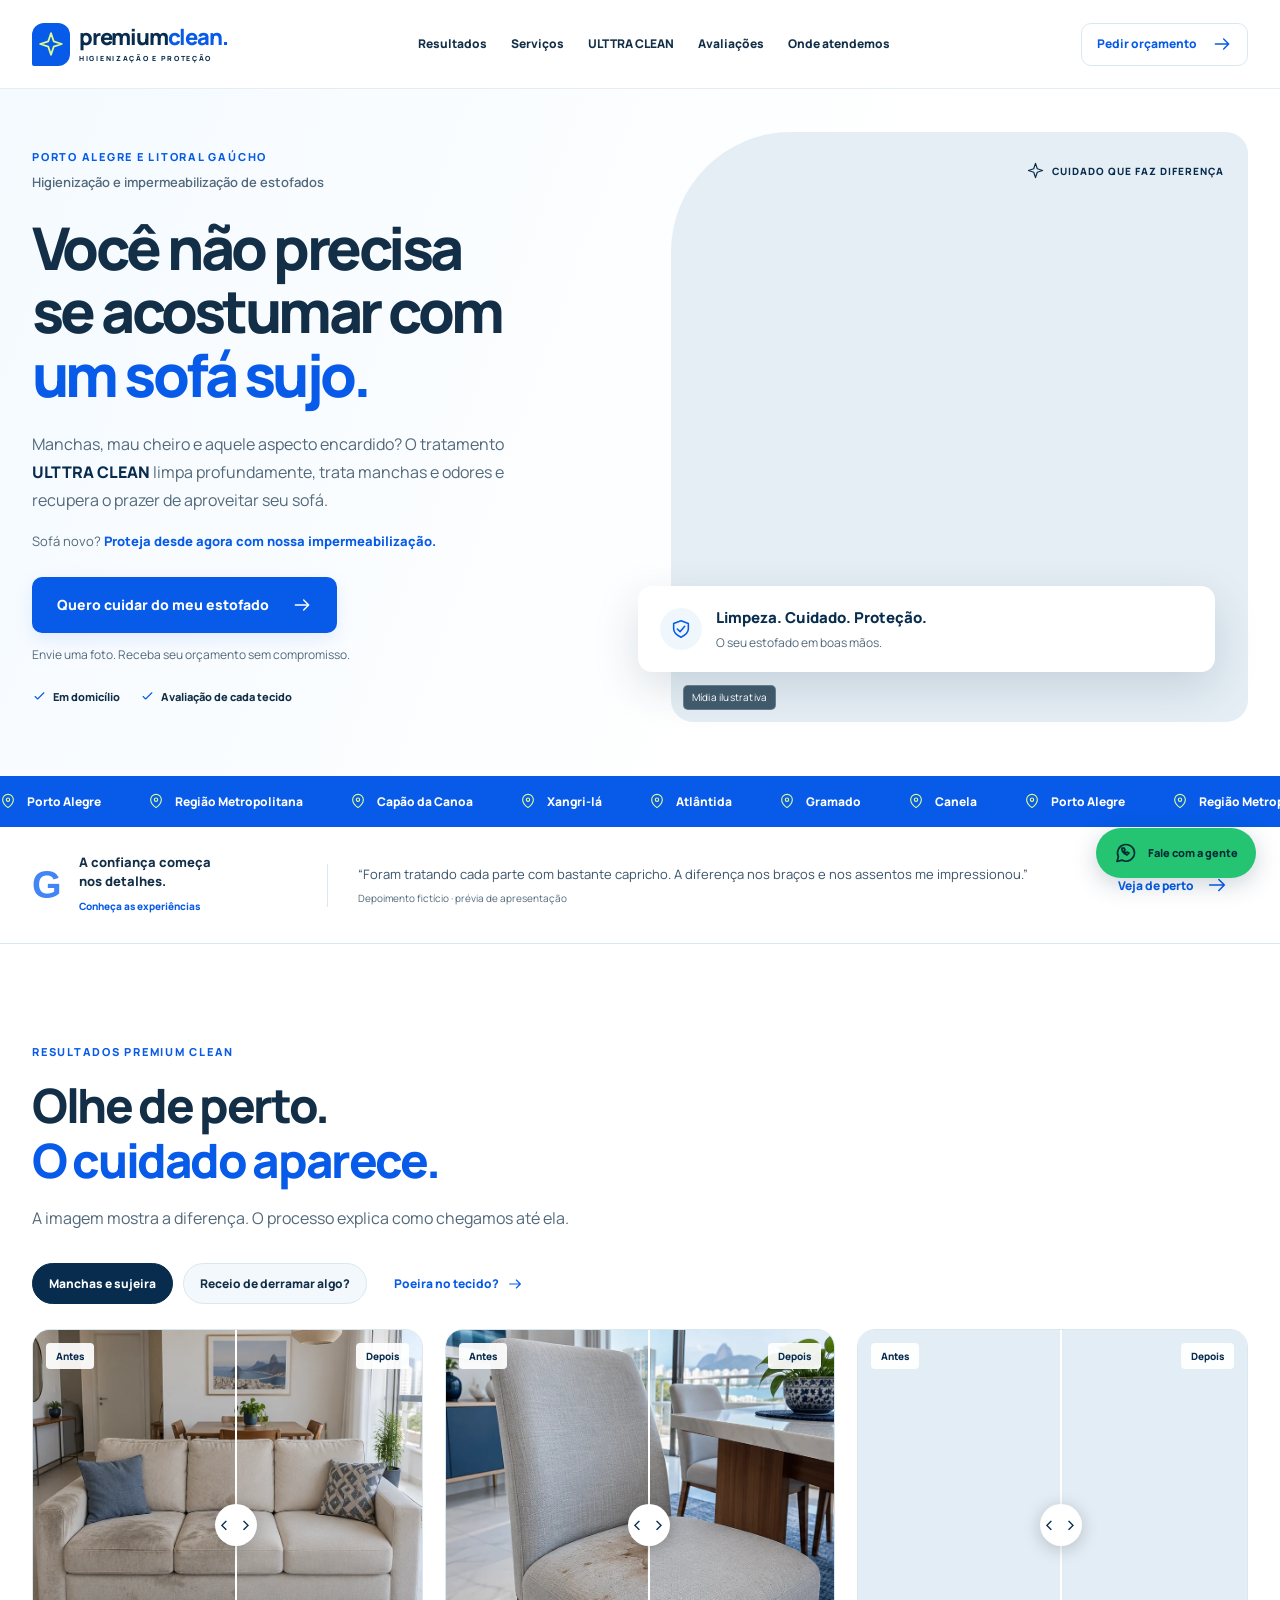
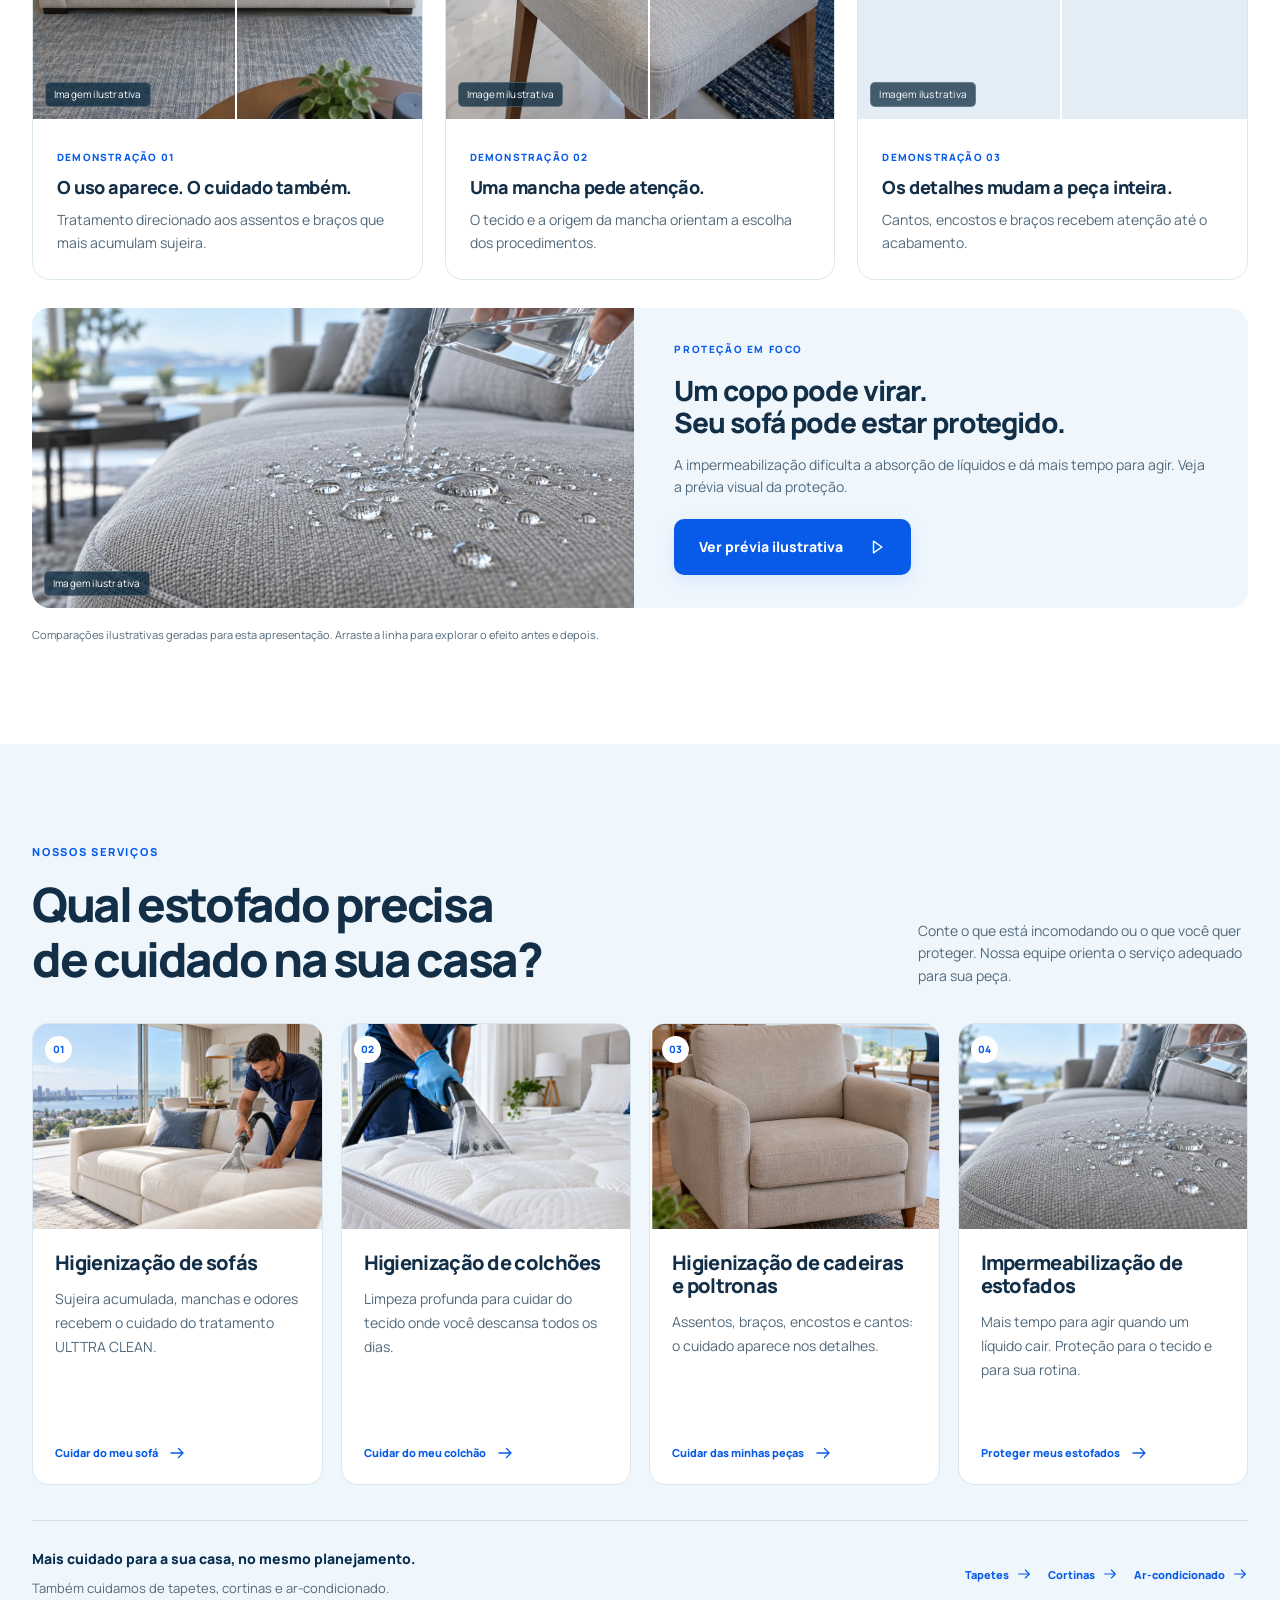
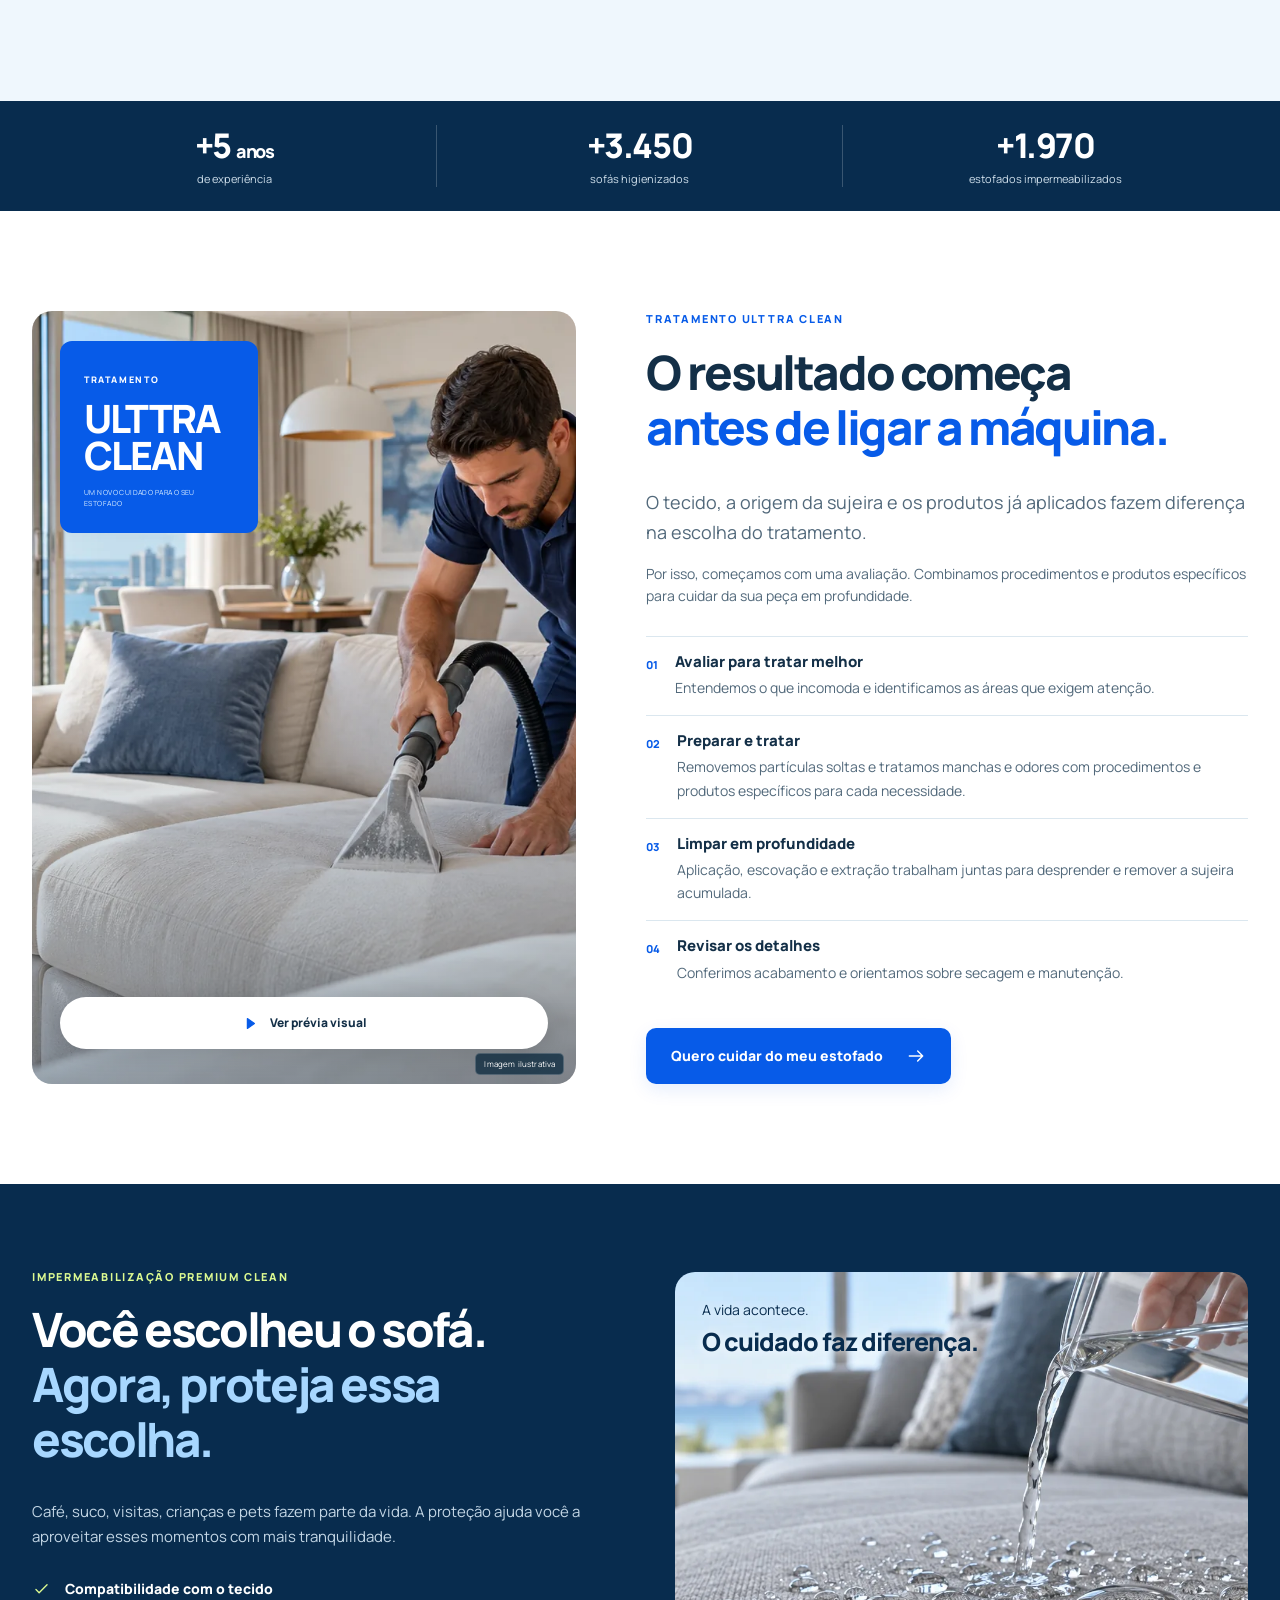
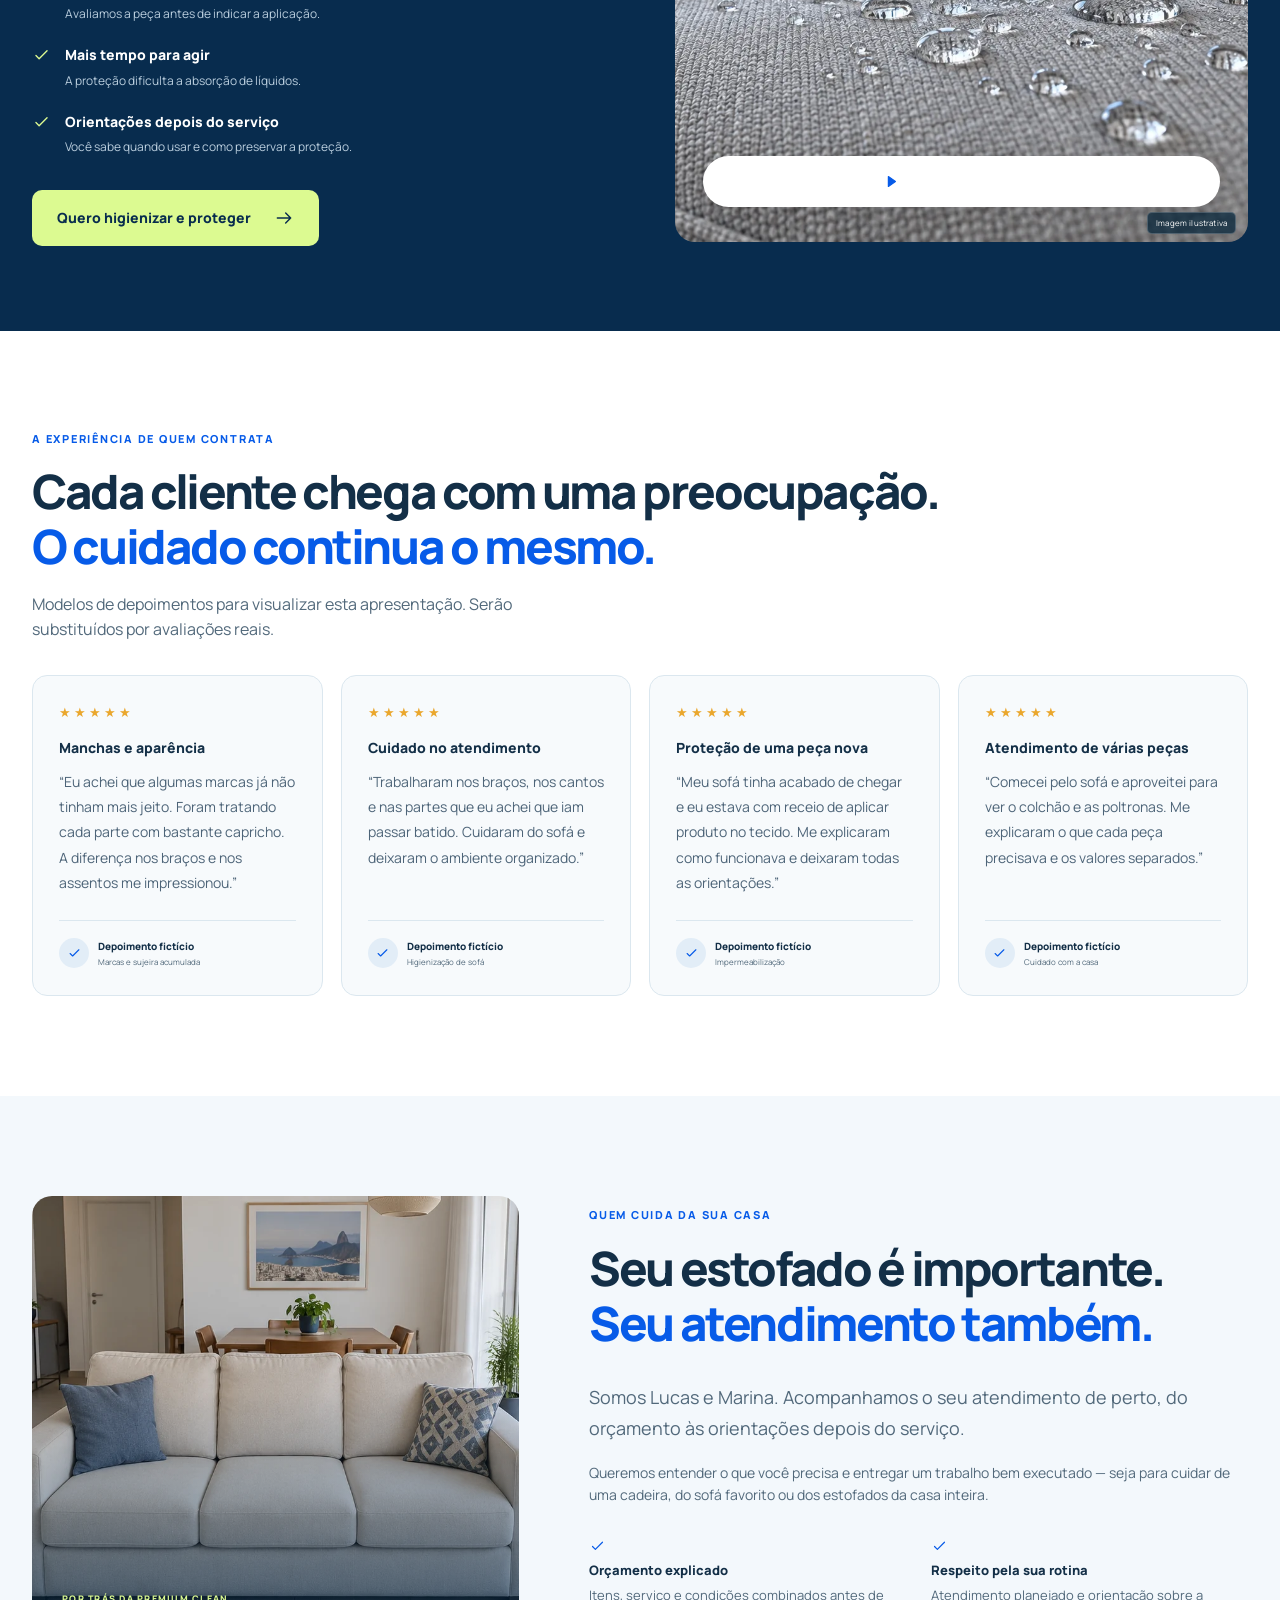
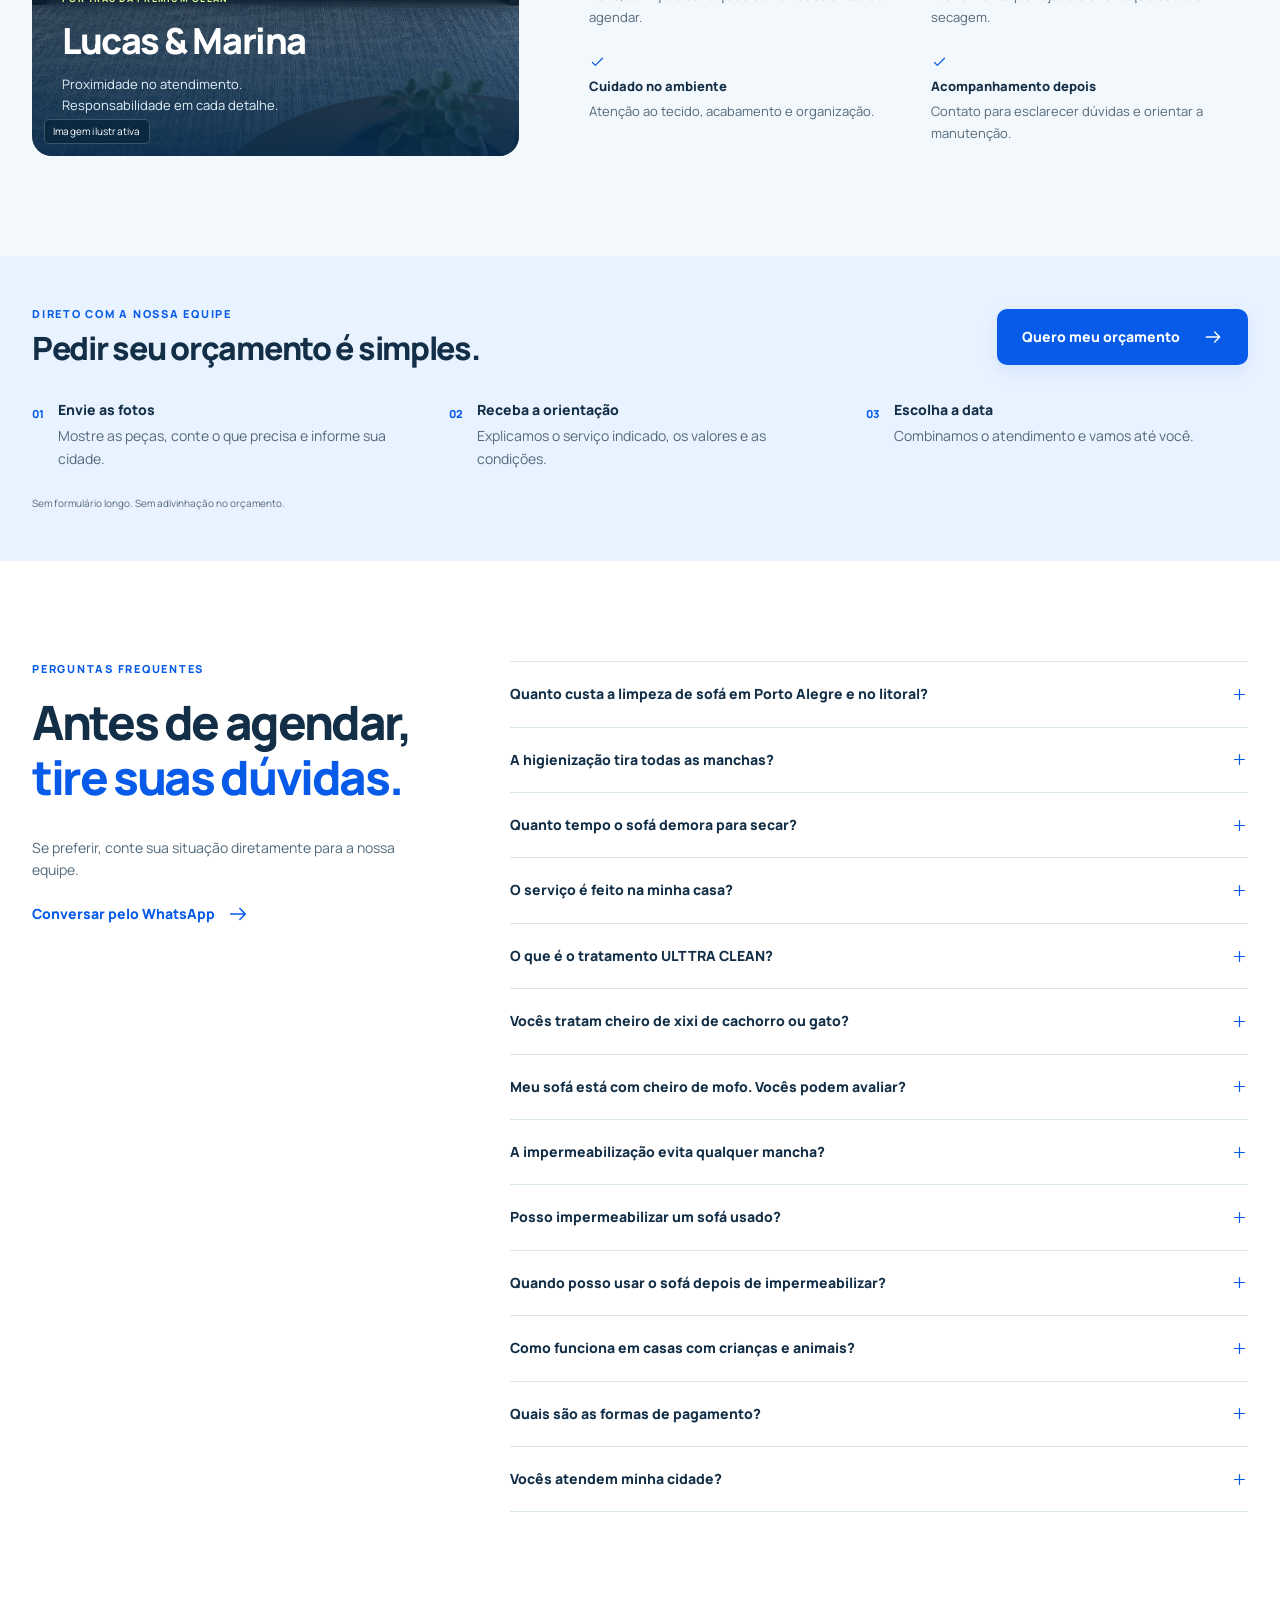
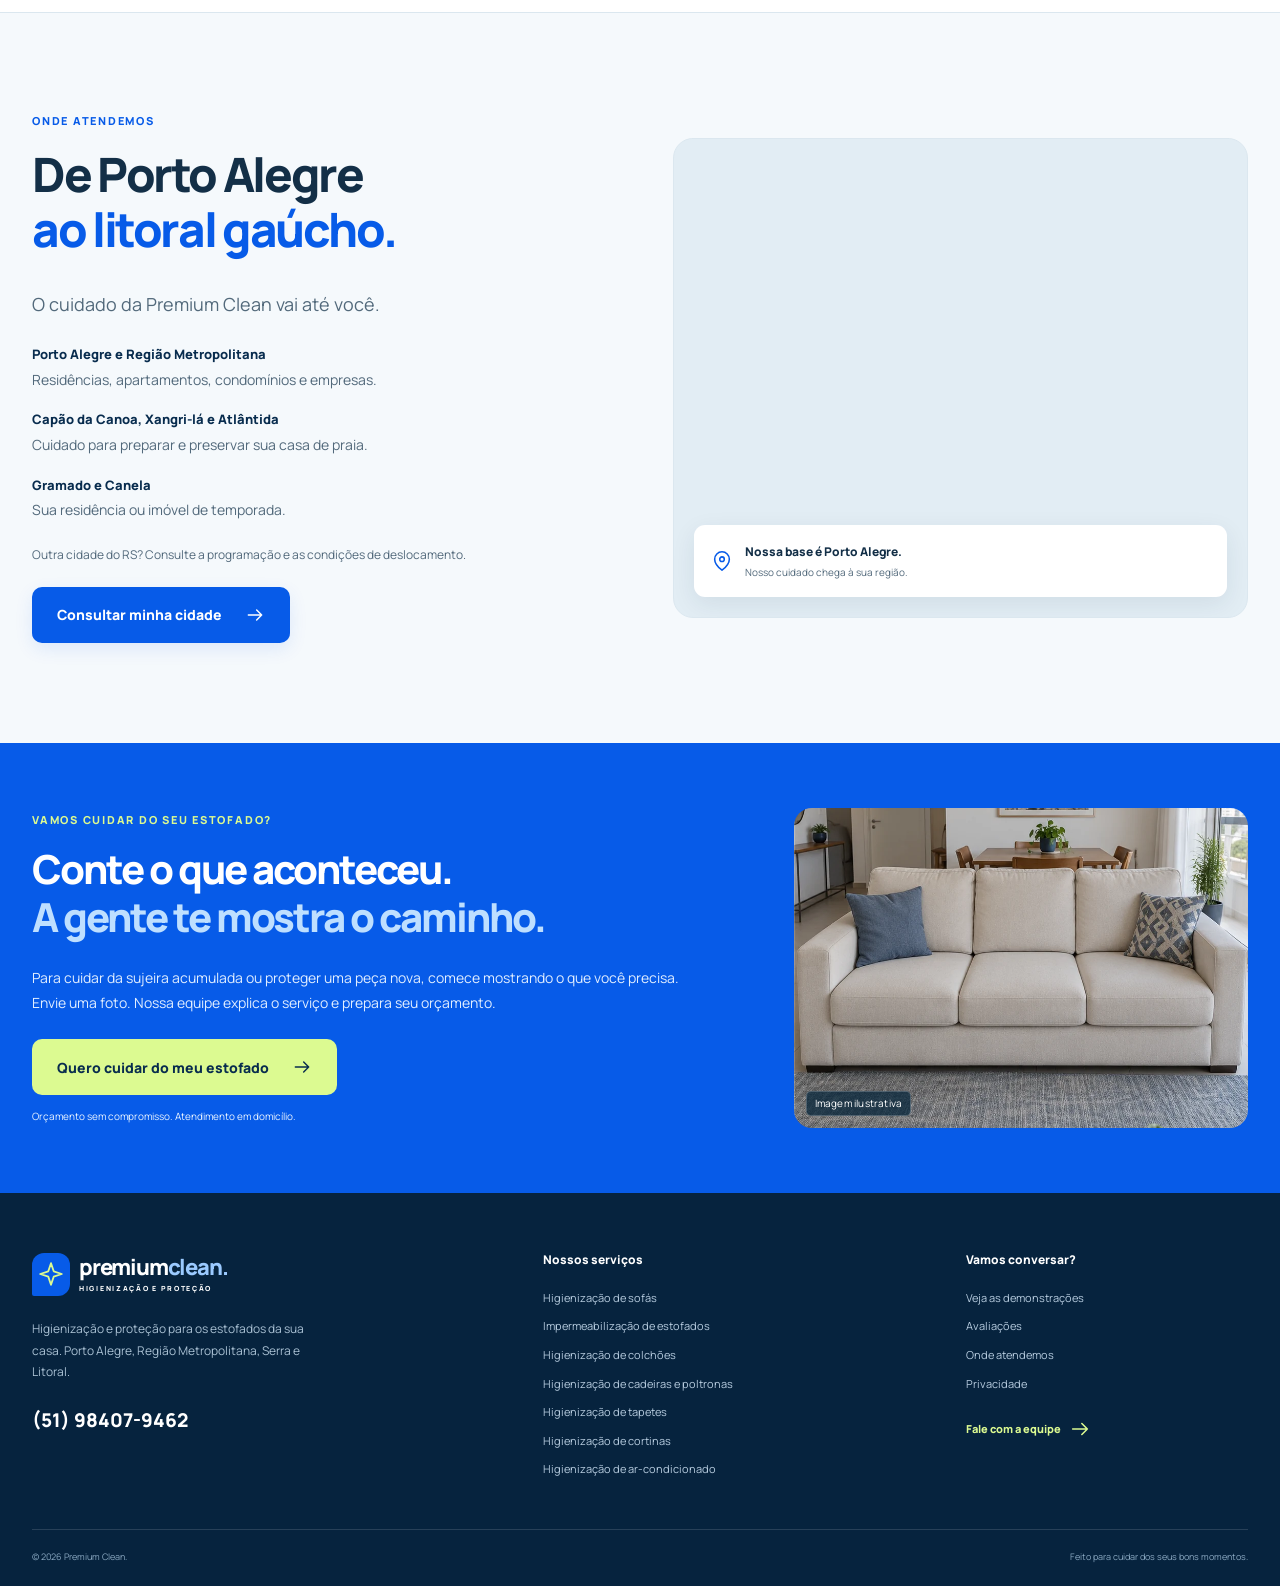
==== index.html @ 473e927f "Add files via upload" ====
<!doctype html><html lang="pt-BR"><head><meta charset="utf-8"><meta name="viewport" content="width=device-width, initial-scale=1"><meta name="theme-color" content="#075be8"><title>Higienização de Estofados em Porto Alegre e Litoral | Premium Clean</title><meta name="description" content="Limpeza de sofás, colchões e cadeiras com ULTTRA CLEAN e impermeabilização. Porto Alegre e Litoral Gaúcho. Peça seu orçamento."><link rel="canonical" href="https://lorensatto.github.io/premiumclean/"><meta property="og:type" content="website"><meta property="og:locale" content="pt_BR"><meta property="og:title" content="Higienização de Estofados em Porto Alegre e Litoral | Premium Clean"><meta property="og:description" content="Limpeza de sofás, colchões e cadeiras com ULTTRA CLEAN e impermeabilização. Porto Alegre e Litoral Gaúcho. Peça seu orçamento."><meta property="og:url" content="https://lorensatto.github.io/premiumclean/"><meta property="og:image" content="https://lorensatto.github.io/premiumclean/higienizacao-sofa.webp"><meta name="twitter:card" content="summary_large_image"><link rel="icon" type="image/svg+xml" href="pc-favicon.svg"><link rel="preload" href="pc-manrope-800.woff2" as="font" type="font/woff2" crossorigin><link rel="stylesheet" href="pc-styles.css"><script type="application/ld+json">{"@context": "https://schema.org", "@type": "LocalBusiness", "@id": "https://lorensatto.github.io/premiumclean/#empresa", "name": "Premium Clean", "url": "https://lorensatto.github.io/premiumclean/", "telephone": "+55-51-98407-9462", "description": "Higienização e impermeabilização de estofados em Porto Alegre e no Litoral Gaúcho", "areaServed": ["Porto Alegre", "Região Metropolitana de Porto Alegre", "Capão da Canoa", "Xangri-lá", "Atlântida", "Gramado", "Canela"]}</script></head><body><a href="#conteudo" class="skip">Pular para o conteúdo</a><header class="header"><div class="wrap nav"><a class="brand" href="index.html"><span class="brand-symbol"><svg class="icon" viewBox="0 0 24 24" fill="none" stroke="currentColor" stroke-width="1.7" stroke-linecap="round" stroke-linejoin="round" aria-hidden="true"><path d="m12 2 2.5 7.5L22 12l-7.5 2.5L12 22l-2.5-7.5L2 12l7.5-2.5Z"/></svg></span><span>premium<span class="brand-clean">clean.</span><small>HIGIENIZAÇÃO E PROTEÇÃO</small></span></a><nav id="navigation" aria-label="Menu principal"><a href="index.html#resultados">Resultados</a><a href="index.html#servicos">Serviços</a><a href="index.html#ulttra">ULTTRA CLEAN</a><a href="index.html#avaliacoes">Avaliações</a><a href="index.html#regioes">Onde atendemos</a></nav><a class="btn btn-outline nav-button" href="https://wa.me/5551984079462" data-wa="geral">Pedir orçamento<svg class="icon" viewBox="0 0 24 24" fill="none" stroke="currentColor" stroke-width="1.7" stroke-linecap="round" stroke-linejoin="round" aria-hidden="true"><path d="M4 12h16M14 6l6 6-6 6"/></svg></a><button class="menu-button" aria-controls="navigation" aria-expanded="false" aria-label="Abrir menu"><svg class="icon" viewBox="0 0 24 24" fill="none" stroke="currentColor" stroke-width="1.7" stroke-linecap="round" stroke-linejoin="round" aria-hidden="true"><path d="M4 7h16M4 12h16M4 17h16"/></svg></button></div></header><main id="conteudo"><section class="hero" id="inicio"><div class="wrap hero-grid"><div class="hero-copy"><span class="eyebrow">PORTO ALEGRE E LITORAL GAÚCHO</span><p class="hero-category">Higienização e impermeabilização de estofados</p><h1>Você não precisa<br>se acostumar com<br><span>um sofá sujo.</span></h1><p class="hero-lead">Manchas, mau cheiro e aquele aspecto encardido? O tratamento <strong>ULTTRA CLEAN</strong> limpa profundamente, trata manchas e odores e recupera o prazer de aproveitar seu sofá.</p><p class="hero-protect">Sofá novo? <a href="impermeabilizacao-de-estofados.html">Proteja desde agora com nossa impermeabilização.</a></p><a class="btn btn-blue" href="https://wa.me/5551984079462" data-wa="geral">Quero cuidar do meu estofado<svg class="icon" viewBox="0 0 24 24" fill="none" stroke="currentColor" stroke-width="1.7" stroke-linecap="round" stroke-linejoin="round" aria-hidden="true"><path d="M4 12h16M14 6l6 6-6 6"/></svg></a><p class="microcopy">Envie uma foto. Receba seu orçamento sem compromisso.</p><div class="hero-features"><span><svg class="icon" viewBox="0 0 24 24" fill="none" stroke="currentColor" stroke-width="1.7" stroke-linecap="round" stroke-linejoin="round" aria-hidden="true"><path d="m5 12 4 4L19 6"/></svg>Em domicílio</span><span><svg class="icon" viewBox="0 0 24 24" fill="none" stroke="currentColor" stroke-width="1.7" stroke-linecap="round" stroke-linejoin="round" aria-hidden="true"><path d="m5 12 4 4L19 6"/></svg>Avaliação de cada tecido</span></div></div><div class="hero-media"><img src="higienizacao-sofa.webp" alt="Imagem ilustrativa de higienização profissional de sofá" width="1600" height="1000" class="hero-poster" loading="eager" srcset="higienizacao-sofa-mobile.webp 800w, higienizacao-sofa.webp 1600w" sizes="(max-width: 600px) calc(100vw - 36px), 590px" decoding="async" fetchpriority="high"><video class="hero-video" muted loop playsinline preload="none" data-src="pc-hero.mp4" aria-label="Prévia visual ilustrativa da higienização"></video><span class="media-tag"><svg class="icon" viewBox="0 0 24 24" fill="none" stroke="currentColor" stroke-width="1.7" stroke-linecap="round" stroke-linejoin="round" aria-hidden="true"><path d="m12 2 2.5 7.5L22 12l-7.5 2.5L12 22l-2.5-7.5L2 12l7.5-2.5Z"/></svg>CUIDADO QUE FAZ DIFERENÇA</span><span class="image-label">Mídia ilustrativa</span><div class="hero-float"><span class="float-icon"><svg class="icon" viewBox="0 0 24 24" fill="none" stroke="currentColor" stroke-width="1.7" stroke-linecap="round" stroke-linejoin="round" aria-hidden="true"><path d="m12 3 8 3v6c0 5-8 9-8 9s-8-4-8-9V6Z"/><path d="m8 12 3 3 5-6"/></svg></span><div><b>Limpeza. Cuidado. Proteção.</b><span>O seu estofado em boas mãos.</span></div></div><button class="video-toggle" aria-label="Pausar animação de fundo">Ⅱ</button></div></div></section><div class="region-band" aria-label="Atendemos Porto Alegre, região metropolitana, litoral e serra"><div class="region-track"><div><span><svg class="icon" viewBox="0 0 24 24" fill="none" stroke="currentColor" stroke-width="1.7" stroke-linecap="round" stroke-linejoin="round" aria-hidden="true"><path d="M20 10c0 6-8 12-8 12S4 16 4 10a8 8 0 1 1 16 0Z"/><circle cx="12" cy="10" r="2.5"/></svg>Porto Alegre</span><span><svg class="icon" viewBox="0 0 24 24" fill="none" stroke="currentColor" stroke-width="1.7" stroke-linecap="round" stroke-linejoin="round" aria-hidden="true"><path d="M20 10c0 6-8 12-8 12S4 16 4 10a8 8 0 1 1 16 0Z"/><circle cx="12" cy="10" r="2.5"/></svg>Região Metropolitana</span><span><svg class="icon" viewBox="0 0 24 24" fill="none" stroke="currentColor" stroke-width="1.7" stroke-linecap="round" stroke-linejoin="round" aria-hidden="true"><path d="M20 10c0 6-8 12-8 12S4 16 4 10a8 8 0 1 1 16 0Z"/><circle cx="12" cy="10" r="2.5"/></svg>Capão da Canoa</span><span><svg class="icon" viewBox="0 0 24 24" fill="none" stroke="currentColor" stroke-width="1.7" stroke-linecap="round" stroke-linejoin="round" aria-hidden="true"><path d="M20 10c0 6-8 12-8 12S4 16 4 10a8 8 0 1 1 16 0Z"/><circle cx="12" cy="10" r="2.5"/></svg>Xangri-lá</span><span><svg class="icon" viewBox="0 0 24 24" fill="none" stroke="currentColor" stroke-width="1.7" stroke-linecap="round" stroke-linejoin="round" aria-hidden="true"><path d="M20 10c0 6-8 12-8 12S4 16 4 10a8 8 0 1 1 16 0Z"/><circle cx="12" cy="10" r="2.5"/></svg>Atlântida</span><span><svg class="icon" viewBox="0 0 24 24" fill="none" stroke="currentColor" stroke-width="1.7" stroke-linecap="round" stroke-linejoin="round" aria-hidden="true"><path d="M20 10c0 6-8 12-8 12S4 16 4 10a8 8 0 1 1 16 0Z"/><circle cx="12" cy="10" r="2.5"/></svg>Gramado</span><span><svg class="icon" viewBox="0 0 24 24" fill="none" stroke="currentColor" stroke-width="1.7" stroke-linecap="round" stroke-linejoin="round" aria-hidden="true"><path d="M20 10c0 6-8 12-8 12S4 16 4 10a8 8 0 1 1 16 0Z"/><circle cx="12" cy="10" r="2.5"/></svg>Canela</span></div><div aria-hidden="true"><span><svg class="icon" viewBox="0 0 24 24" fill="none" stroke="currentColor" stroke-width="1.7" stroke-linecap="round" stroke-linejoin="round" aria-hidden="true"><path d="M20 10c0 6-8 12-8 12S4 16 4 10a8 8 0 1 1 16 0Z"/><circle cx="12" cy="10" r="2.5"/></svg>Porto Alegre</span><span><svg class="icon" viewBox="0 0 24 24" fill="none" stroke="currentColor" stroke-width="1.7" stroke-linecap="round" stroke-linejoin="round" aria-hidden="true"><path d="M20 10c0 6-8 12-8 12S4 16 4 10a8 8 0 1 1 16 0Z"/><circle cx="12" cy="10" r="2.5"/></svg>Região Metropolitana</span><span><svg class="icon" viewBox="0 0 24 24" fill="none" stroke="currentColor" stroke-width="1.7" stroke-linecap="round" stroke-linejoin="round" aria-hidden="true"><path d="M20 10c0 6-8 12-8 12S4 16 4 10a8 8 0 1 1 16 0Z"/><circle cx="12" cy="10" r="2.5"/></svg>Capão da Canoa</span><span><svg class="icon" viewBox="0 0 24 24" fill="none" stroke="currentColor" stroke-width="1.7" stroke-linecap="round" stroke-linejoin="round" aria-hidden="true"><path d="M20 10c0 6-8 12-8 12S4 16 4 10a8 8 0 1 1 16 0Z"/><circle cx="12" cy="10" r="2.5"/></svg>Xangri-lá</span><span><svg class="icon" viewBox="0 0 24 24" fill="none" stroke="currentColor" stroke-width="1.7" stroke-linecap="round" stroke-linejoin="round" aria-hidden="true"><path d="M20 10c0 6-8 12-8 12S4 16 4 10a8 8 0 1 1 16 0Z"/><circle cx="12" cy="10" r="2.5"/></svg>Atlântida</span><span><svg class="icon" viewBox="0 0 24 24" fill="none" stroke="currentColor" stroke-width="1.7" stroke-linecap="round" stroke-linejoin="round" aria-hidden="true"><path d="M20 10c0 6-8 12-8 12S4 16 4 10a8 8 0 1 1 16 0Z"/><circle cx="12" cy="10" r="2.5"/></svg>Gramado</span><span><svg class="icon" viewBox="0 0 24 24" fill="none" stroke="currentColor" stroke-width="1.7" stroke-linecap="round" stroke-linejoin="round" aria-hidden="true"><path d="M20 10c0 6-8 12-8 12S4 16 4 10a8 8 0 1 1 16 0Z"/><circle cx="12" cy="10" r="2.5"/></svg>Canela</span></div></div></div><section class="trust-strip"><div class="wrap trust-grid"><div class="trust-heading"><span class="google-g" aria-hidden="true">G</span><div><b>A confiança começa<br>nos detalhes.</b><a href="#avaliacoes">Conheça as experiências</a></div></div><blockquote>“Foram tratando cada parte com bastante capricho. A diferença nos braços e nos assentos me impressionou.”<cite>Depoimento fictício · prévia de apresentação</cite></blockquote><a class="trust-link" href="#resultados">Veja de perto<svg class="icon" viewBox="0 0 24 24" fill="none" stroke="currentColor" stroke-width="1.7" stroke-linecap="round" stroke-linejoin="round" aria-hidden="true"><path d="M4 12h16M14 6l6 6-6 6"/></svg></a></div></section><section class="section results" id="resultados"><div class="wrap"><div class="section-title "><span class="eyebrow">RESULTADOS PREMIUM CLEAN</span><h2>Olhe de perto.<br><span>O cuidado aparece.</span></h2><p>A imagem mostra a diferença. O processo explica como chegamos até ela.</p></div><div class="need-tabs" role="group" aria-label="Veja a demonstração para sua necessidade"><button class="active" data-filter="higienizacao" aria-pressed="true">Manchas e sujeira</button><button data-filter="impermeabilizacao" aria-pressed="false">Receio de derramar algo?</button><a href="higienizacao-de-colchoes.html">Poeira no tecido?<svg class="icon" viewBox="0 0 24 24" fill="none" stroke="currentColor" stroke-width="1.7" stroke-linecap="round" stroke-linejoin="round" aria-hidden="true"><path d="M4 12h16M14 6l6 6-6 6"/></svg></a></div><div id="result-clean" class="result-grid"><article class="result-card"><div class="comparison" style="--position:52%"><div class="compare-layer compare-after"><img src="pc-antes-depois-sofa.webp" alt="Ilustração da peça após a limpeza" width="1600" height="1000" class="" loading="lazy" decoding="async"></div><div class="compare-layer compare-before"><img src="pc-antes-depois-sofa.webp" alt="Ilustração da peça antes da limpeza" width="1600" height="1000" class="" loading="lazy" decoding="async"></div><span class="compare-label before">Antes</span><span class="compare-label after">Depois</span><div class="compare-handle">‹ ›</div><input type="range" min="0" max="100" value="52" aria-label="Comparar antes e depois: O uso aparece. O cuidado também."><span class="image-label">Imagem ilustrativa</span></div><div class="result-text"><span class="mini-label">DEMONSTRAÇÃO 01</span><h3>O uso aparece. O cuidado também.</h3><p>Tratamento direcionado aos assentos e braços que mais acumulam sujeira.</p></div></article><article class="result-card"><div class="comparison" style="--position:52%"><div class="compare-layer compare-after"><img src="pc-antes-depois-cadeira.webp" alt="Ilustração da peça após a limpeza" width="1600" height="1000" class="" loading="lazy" decoding="async"></div><div class="compare-layer compare-before"><img src="pc-antes-depois-cadeira.webp" alt="Ilustração da peça antes da limpeza" width="1600" height="1000" class="" loading="lazy" decoding="async"></div><span class="compare-label before">Antes</span><span class="compare-label after">Depois</span><div class="compare-handle">‹ ›</div><input type="range" min="0" max="100" value="52" aria-label="Comparar antes e depois: Uma mancha pede atenção."><span class="image-label">Imagem ilustrativa</span></div><div class="result-text"><span class="mini-label">DEMONSTRAÇÃO 02</span><h3>Uma mancha pede atenção.</h3><p>O tecido e a origem da mancha orientam a escolha dos procedimentos.</p></div></article><article class="result-card"><div class="comparison" style="--position:52%"><div class="compare-layer compare-after"><img src="pc-antes-depois-poltrona.webp" alt="Ilustração da peça após a limpeza" width="1600" height="1000" class="" loading="lazy" decoding="async"></div><div class="compare-layer compare-before"><img src="pc-antes-depois-poltrona.webp" alt="Ilustração da peça antes da limpeza" width="1600" height="1000" class="" loading="lazy" decoding="async"></div><span class="compare-label before">Antes</span><span class="compare-label after">Depois</span><div class="compare-handle">‹ ›</div><input type="range" min="0" max="100" value="52" aria-label="Comparar antes e depois: Os detalhes mudam a peça inteira."><span class="image-label">Imagem ilustrativa</span></div><div class="result-text"><span class="mini-label">DEMONSTRAÇÃO 03</span><h3>Os detalhes mudam a peça inteira.</h3><p>Cantos, encostos e braços recebem atenção até o acabamento.</p></div></article></div><div class="result-protection" id="result-protect"><div><img src="impermeabilizacao.webp" alt="Demonstração ilustrativa de gotas sobre tecido protegido" width="1600" height="1000" class="" loading="lazy" decoding="async"><span class="image-label">Imagem ilustrativa</span></div><div><span class="eyebrow">PROTEÇÃO EM FOCO</span><h3>Um copo pode virar.<br>Seu sofá pode estar protegido.</h3><p>A impermeabilização dificulta a absorção de líquidos e dá mais tempo para agir. Veja a prévia visual da proteção.</p><button class="btn btn-blue" data-video="pc-protecao.mp4">Ver prévia ilustrativa<svg class="icon" viewBox="0 0 24 24" fill="none" stroke="currentColor" stroke-width="1.7" stroke-linecap="round" stroke-linejoin="round" aria-hidden="true"><path d="m9 5 10 7-10 7z"/></svg></button></div></div><p class="section-footnote">Comparações ilustrativas geradas para esta apresentação. Arraste a linha para explorar o efeito antes e depois.</p></div></section><section class="section services" id="servicos"><div class="wrap"><div class="split-head"><div class="section-title "><span class="eyebrow">NOSSOS SERVIÇOS</span><h2>Qual estofado precisa<br>de cuidado na sua casa?</h2></div><p>Conte o que está incomodando ou o que você quer proteger. Nossa equipe orienta o serviço adequado para sua peça.</p></div><div class="service-grid"><article class="service-card"><a class="service-image" href="higienizacao-de-sofas.html"><img src="higienizacao-sofa.webp" alt="Imagem ilustrativa — Higienização de sofás" width="1600" height="1000" class="" loading="lazy" decoding="async"><span class="service-number">01</span></a><div class="service-body"><h3><a href="higienizacao-de-sofas.html">Higienização de sofás</a></h3><p>Sujeira acumulada, manchas e odores recebem o cuidado do tratamento ULTTRA CLEAN.</p><a class="service-link" href="higienizacao-de-sofas.html">Cuidar do meu sofá<svg class="icon" viewBox="0 0 24 24" fill="none" stroke="currentColor" stroke-width="1.7" stroke-linecap="round" stroke-linejoin="round" aria-hidden="true"><path d="M4 12h16M14 6l6 6-6 6"/></svg></a></div></article><article class="service-card"><a class="service-image" href="higienizacao-de-colchoes.html"><img src="higienizacao-colchao.webp" alt="Imagem ilustrativa — Higienização de colchões" width="1600" height="1000" class="" loading="lazy" decoding="async"><span class="service-number">02</span></a><div class="service-body"><h3><a href="higienizacao-de-colchoes.html">Higienização de colchões</a></h3><p>Limpeza profunda para cuidar do tecido onde você descansa todos os dias.</p><a class="service-link" href="higienizacao-de-colchoes.html">Cuidar do meu colchão<svg class="icon" viewBox="0 0 24 24" fill="none" stroke="currentColor" stroke-width="1.7" stroke-linecap="round" stroke-linejoin="round" aria-hidden="true"><path d="M4 12h16M14 6l6 6-6 6"/></svg></a></div></article><article class="service-card"><a class="service-image" href="higienizacao-de-cadeiras-e-poltronas.html"><img src="pc-poltrona.webp" alt="Imagem ilustrativa — Higienização de cadeiras e poltronas" width="1600" height="1000" class="" loading="lazy" decoding="async"><span class="service-number">03</span></a><div class="service-body"><h3><a href="higienizacao-de-cadeiras-e-poltronas.html">Higienização de cadeiras e poltronas</a></h3><p>Assentos, braços, encostos e cantos: o cuidado aparece nos detalhes.</p><a class="service-link" href="higienizacao-de-cadeiras-e-poltronas.html">Cuidar das minhas peças<svg class="icon" viewBox="0 0 24 24" fill="none" stroke="currentColor" stroke-width="1.7" stroke-linecap="round" stroke-linejoin="round" aria-hidden="true"><path d="M4 12h16M14 6l6 6-6 6"/></svg></a></div></article><article class="service-card"><a class="service-image" href="impermeabilizacao-de-estofados.html"><img src="impermeabilizacao.webp" alt="Imagem ilustrativa — Impermeabilização de estofados" width="1600" height="1000" class="" loading="lazy" decoding="async"><span class="service-number">04</span></a><div class="service-body"><h3><a href="impermeabilizacao-de-estofados.html">Impermeabilização de estofados</a></h3><p>Mais tempo para agir quando um líquido cair. Proteção para o tecido e para sua rotina.</p><a class="service-link" href="impermeabilizacao-de-estofados.html">Proteger meus estofados<svg class="icon" viewBox="0 0 24 24" fill="none" stroke="currentColor" stroke-width="1.7" stroke-linecap="round" stroke-linejoin="round" aria-hidden="true"><path d="M4 12h16M14 6l6 6-6 6"/></svg></a></div></article></div><div class="other-services"><p><b>Mais cuidado para a sua casa, no mesmo planejamento.</b><span>Também cuidamos de tapetes, cortinas e ar-condicionado.</span></p><div><a href="higienizacao-de-tapetes.html">Tapetes<svg class="icon" viewBox="0 0 24 24" fill="none" stroke="currentColor" stroke-width="1.7" stroke-linecap="round" stroke-linejoin="round" aria-hidden="true"><path d="M4 12h16M14 6l6 6-6 6"/></svg></a><a href="higienizacao-de-cortinas.html">Cortinas<svg class="icon" viewBox="0 0 24 24" fill="none" stroke="currentColor" stroke-width="1.7" stroke-linecap="round" stroke-linejoin="round" aria-hidden="true"><path d="M4 12h16M14 6l6 6-6 6"/></svg></a><a href="higienizacao-de-ar-condicionado.html">Ar-condicionado<svg class="icon" viewBox="0 0 24 24" fill="none" stroke="currentColor" stroke-width="1.7" stroke-linecap="round" stroke-linejoin="round" aria-hidden="true"><path d="M4 12h16M14 6l6 6-6 6"/></svg></a></div></div></div></section><section class="numbers" aria-label="Experiência da Premium Clean"><div class="wrap number-grid"><div><strong>+5<span>anos</span></strong><small>de experiência</small></div><div><strong>+3.450</strong><small>sofás higienizados</small></div><div><strong>+1.970</strong><small>estofados impermeabilizados</small></div></div></section><section class="section treatment" id="ulttra"><div class="wrap treatment-grid"><div class="treatment-photo"><img src="higienizacao-sofa.webp" alt="Imagem ilustrativa de extração durante a higienização" width="1600" height="1000" class="" loading="lazy" decoding="async"><span class="image-label">Imagem ilustrativa</span><div class="ulttra-stamp"><span>TRATAMENTO</span><b>ULTTRA<br>CLEAN</b><small>UM NOVO CUIDADO PARA O SEU ESTOFADO</small></div><button class="video-pill" data-video="pc-hero.mp4"><svg class="icon" viewBox="0 0 24 24" fill="none" stroke="currentColor" stroke-width="1.7" stroke-linecap="round" stroke-linejoin="round" aria-hidden="true"><path d="m9 5 10 7-10 7z"/></svg>Ver prévia visual</button></div><div><div class="section-title "><span class="eyebrow">TRATAMENTO ULTTRA CLEAN</span><h2>O resultado começa<br><span>antes de ligar a máquina.</span></h2></div><p class="lead">O tecido, a origem da sujeira e os produtos já aplicados fazem diferença na escolha do tratamento.</p><p>Por isso, começamos com uma avaliação. Combinamos procedimentos e produtos específicos para cuidar da sua peça em profundidade.</p><ol class="process-steps"><li><span>01</span><div><h3>Avaliar para tratar melhor</h3><p>Entendemos o que incomoda e identificamos as áreas que exigem atenção.</p></div></li><li><span>02</span><div><h3>Preparar e tratar</h3><p>Removemos partículas soltas e tratamos manchas e odores com procedimentos e produtos específicos para cada necessidade.</p></div></li><li><span>03</span><div><h3>Limpar em profundidade</h3><p>Aplicação, escovação e extração trabalham juntas para desprender e remover a sujeira acumulada.</p></div></li><li><span>04</span><div><h3>Revisar os detalhes</h3><p>Conferimos acabamento e orientamos sobre secagem e manutenção.</p></div></li></ol><a class="btn btn-blue" href="https://wa.me/5551984079462" data-wa="geral">Quero cuidar do meu estofado<svg class="icon" viewBox="0 0 24 24" fill="none" stroke="currentColor" stroke-width="1.7" stroke-linecap="round" stroke-linejoin="round" aria-hidden="true"><path d="M4 12h16M14 6l6 6-6 6"/></svg></a></div></div></section><section class="protection-section" id="protecao"><div class="wrap protection-grid"><div><div class="section-title light-title"><span class="eyebrow">IMPERMEABILIZAÇÃO PREMIUM CLEAN</span><h2>Você escolheu o sofá.<br><span>Agora, proteja essa escolha.</span></h2></div><p class="lead">Café, suco, visitas, crianças e pets fazem parte da vida. A proteção ajuda você a aproveitar esses momentos com mais tranquilidade.</p><ul class="feature-list"><li><svg class="icon" viewBox="0 0 24 24" fill="none" stroke="currentColor" stroke-width="1.7" stroke-linecap="round" stroke-linejoin="round" aria-hidden="true"><path d="m5 12 4 4L19 6"/></svg><span><b>Compatibilidade com o tecido</b>Avaliamos a peça antes de indicar a aplicação.</span></li><li><svg class="icon" viewBox="0 0 24 24" fill="none" stroke="currentColor" stroke-width="1.7" stroke-linecap="round" stroke-linejoin="round" aria-hidden="true"><path d="m5 12 4 4L19 6"/></svg><span><b>Mais tempo para agir</b>A proteção dificulta a absorção de líquidos.</span></li><li><svg class="icon" viewBox="0 0 24 24" fill="none" stroke="currentColor" stroke-width="1.7" stroke-linecap="round" stroke-linejoin="round" aria-hidden="true"><path d="m5 12 4 4L19 6"/></svg><span><b>Orientações depois do serviço</b>Você sabe quando usar e como preservar a proteção.</span></li></ul><a class="btn btn-lime" href="https://wa.me/5551984079462" data-wa="impermeabilização">Quero higienizar e proteger<svg class="icon" viewBox="0 0 24 24" fill="none" stroke="currentColor" stroke-width="1.7" stroke-linecap="round" stroke-linejoin="round" aria-hidden="true"><path d="M4 12h16M14 6l6 6-6 6"/></svg></a></div><div class="protect-photo"><img src="impermeabilizacao.webp" alt="Ilustração de água formando gotas sobre tecido impermeabilizado" width="1600" height="1000" class="" loading="lazy" decoding="async"><span class="image-label">Imagem ilustrativa</span><button class="video-pill" data-video="pc-protecao.mp4"><svg class="icon" viewBox="0 0 24 24" fill="none" stroke="currentColor" stroke-width="1.7" stroke-linecap="round" stroke-linejoin="round" aria-hidden="true"><path d="m9 5 10 7-10 7z"/></svg>Ver prévia da proteção</button><span class="protect-caption">A vida acontece.<b>O cuidado faz diferença.</b></span></div></div></section><section class="section" id="avaliacoes"><div class="wrap"><div class="section-title "><span class="eyebrow">A EXPERIÊNCIA DE QUEM CONTRATA</span><h2>Cada cliente chega com uma preocupação.<br><span>O cuidado continua o mesmo.</span></h2><p>Modelos de depoimentos para visualizar esta apresentação. Serão substituídos por avaliações reais.</p></div><div class="review-grid" tabindex="0" role="region" aria-label="Depoimentos fictícios para demonstração"><article class="review-card"><span class="stars" aria-label="Cinco estrelas ilustrativas">★★★★★</span><h3>Manchas e aparência</h3><blockquote>“Eu achei que algumas marcas já não tinham mais jeito. Foram tratando cada parte com bastante capricho. A diferença nos braços e nos assentos me impressionou.”</blockquote><div class="review-person"><span class="avatar"><svg class="icon" viewBox="0 0 24 24" fill="none" stroke="currentColor" stroke-width="1.7" stroke-linecap="round" stroke-linejoin="round" aria-hidden="true"><path d="m5 12 4 4L19 6"/></svg></span><div><b>Depoimento fictício</b><small>Marcas e sujeira acumulada</small></div></div></article><article class="review-card"><span class="stars" aria-label="Cinco estrelas ilustrativas">★★★★★</span><h3>Cuidado no atendimento</h3><blockquote>“Trabalharam nos braços, nos cantos e nas partes que eu achei que iam passar batido. Cuidaram do sofá e deixaram o ambiente organizado.”</blockquote><div class="review-person"><span class="avatar"><svg class="icon" viewBox="0 0 24 24" fill="none" stroke="currentColor" stroke-width="1.7" stroke-linecap="round" stroke-linejoin="round" aria-hidden="true"><path d="m5 12 4 4L19 6"/></svg></span><div><b>Depoimento fictício</b><small>Higienização de sofá</small></div></div></article><article class="review-card"><span class="stars" aria-label="Cinco estrelas ilustrativas">★★★★★</span><h3>Proteção de uma peça nova</h3><blockquote>“Meu sofá tinha acabado de chegar e eu estava com receio de aplicar produto no tecido. Me explicaram como funcionava e deixaram todas as orientações.”</blockquote><div class="review-person"><span class="avatar"><svg class="icon" viewBox="0 0 24 24" fill="none" stroke="currentColor" stroke-width="1.7" stroke-linecap="round" stroke-linejoin="round" aria-hidden="true"><path d="m5 12 4 4L19 6"/></svg></span><div><b>Depoimento fictício</b><small>Impermeabilização</small></div></div></article><article class="review-card"><span class="stars" aria-label="Cinco estrelas ilustrativas">★★★★★</span><h3>Atendimento de várias peças</h3><blockquote>“Comecei pelo sofá e aproveitei para ver o colchão e as poltronas. Me explicaram o que cada peça precisava e os valores separados.”</blockquote><div class="review-person"><span class="avatar"><svg class="icon" viewBox="0 0 24 24" fill="none" stroke="currentColor" stroke-width="1.7" stroke-linecap="round" stroke-linejoin="round" aria-hidden="true"><path d="m5 12 4 4L19 6"/></svg></span><div><b>Depoimento fictício</b><small>Cuidado com a casa</small></div></div></article></div></div></section><section class="section team-section"><div class="wrap team-grid"><div class="team-card"><img src="pc-casa.webp" alt="Ambiente ilustrativo acolhedor com estofado limpo" width="1600" height="1000" class="" loading="lazy" decoding="async"><span class="image-label">Imagem ilustrativa</span><div class="team-caption"><span>POR TRÁS DA PREMIUM CLEAN</span><strong>Lucas & Marina</strong><p>Proximidade no atendimento.<br>Responsabilidade em cada detalhe.</p></div></div><div><div class="section-title "><span class="eyebrow">QUEM CUIDA DA SUA CASA</span><h2>Seu estofado é importante.<br><span>Seu atendimento também.</span></h2></div><p class="lead">Somos Lucas e Marina. Acompanhamos o seu atendimento de perto, do orçamento às orientações depois do serviço.</p><p>Queremos entender o que você precisa e entregar um trabalho bem executado — seja para cuidar de uma cadeira, do sofá favorito ou dos estofados da casa inteira.</p><div class="commitment-grid"><div><svg class="icon" viewBox="0 0 24 24" fill="none" stroke="currentColor" stroke-width="1.7" stroke-linecap="round" stroke-linejoin="round" aria-hidden="true"><path d="m5 12 4 4L19 6"/></svg><h3>Orçamento explicado</h3><p>Itens, serviço e condições combinados antes de agendar.</p></div><div><svg class="icon" viewBox="0 0 24 24" fill="none" stroke="currentColor" stroke-width="1.7" stroke-linecap="round" stroke-linejoin="round" aria-hidden="true"><path d="m5 12 4 4L19 6"/></svg><h3>Respeito pela sua rotina</h3><p>Atendimento planejado e orientação sobre a secagem.</p></div><div><svg class="icon" viewBox="0 0 24 24" fill="none" stroke="currentColor" stroke-width="1.7" stroke-linecap="round" stroke-linejoin="round" aria-hidden="true"><path d="m5 12 4 4L19 6"/></svg><h3>Cuidado no ambiente</h3><p>Atenção ao tecido, acabamento e organização.</p></div><div><svg class="icon" viewBox="0 0 24 24" fill="none" stroke="currentColor" stroke-width="1.7" stroke-linecap="round" stroke-linejoin="round" aria-hidden="true"><path d="m5 12 4 4L19 6"/></svg><h3>Acompanhamento depois</h3><p>Contato para esclarecer dúvidas e orientar a manutenção.</p></div></div></div></div></section><section class="booking"><div class="wrap"><div class="booking-top"><div><span class="eyebrow">DIRETO COM A NOSSA EQUIPE</span><h2>Pedir seu orçamento é simples.</h2></div><a class="btn btn-blue" href="https://wa.me/5551984079462" data-wa="geral">Quero meu orçamento<svg class="icon" viewBox="0 0 24 24" fill="none" stroke="currentColor" stroke-width="1.7" stroke-linecap="round" stroke-linejoin="round" aria-hidden="true"><path d="M4 12h16M14 6l6 6-6 6"/></svg></a></div><div class="booking-steps"><div><span>01</span><div><h3>Envie as fotos</h3><p>Mostre as peças, conte o que precisa e informe sua cidade.</p></div></div><div><span>02</span><div><h3>Receba a orientação</h3><p>Explicamos o serviço indicado, os valores e as condições.</p></div></div><div><span>03</span><div><h3>Escolha a data</h3><p>Combinamos o atendimento e vamos até você.</p></div></div></div><p class="booking-note">Sem formulário longo. Sem adivinhação no orçamento.</p></div></section><section class="section faq-section" id="duvidas"><div class="wrap faq-grid"><div class="faq-intro"><div class="section-title "><span class="eyebrow">PERGUNTAS FREQUENTES</span><h2>Antes de agendar,<br><span>tire suas dúvidas.</span></h2></div><p>Se preferir, conte sua situação diretamente para a nossa equipe.</p><a class="text-link" href="https://wa.me/5551984079462" data-wa="geral">Conversar pelo WhatsApp<svg class="icon" viewBox="0 0 24 24" fill="none" stroke="currentColor" stroke-width="1.7" stroke-linecap="round" stroke-linejoin="round" aria-hidden="true"><path d="M4 12h16M14 6l6 6-6 6"/></svg></a></div><div class="faq-list"><details><summary>Quanto custa a limpeza de sofá em Porto Alegre e no litoral?<svg class="icon" viewBox="0 0 24 24" fill="none" stroke="currentColor" stroke-width="1.7" stroke-linecap="round" stroke-linejoin="round" aria-hidden="true"><path d="M12 5v14M5 12h14"/></svg></summary><p>O valor depende do tamanho, modelo, tecido, estado da peça e tratamentos necessários. Envie fotos e informe sua cidade pelo WhatsApp. Você recebe um orçamento com o serviço indicado e as condições antes de agendar.</p></details><details><summary>A higienização tira todas as manchas?<svg class="icon" viewBox="0 0 24 24" fill="none" stroke="currentColor" stroke-width="1.7" stroke-linecap="round" stroke-linejoin="round" aria-hidden="true"><path d="M12 5v14M5 12h14"/></svg></summary><p>Utilizamos tratamentos específicos, mas o resultado depende da origem da mancha, do tempo no tecido e de tentativas anteriores de limpeza. Nossa equipe avalia a peça e explica o que pode ser trabalhado.</p></details><details><summary>Quanto tempo o sofá demora para secar?<svg class="icon" viewBox="0 0 24 24" fill="none" stroke="currentColor" stroke-width="1.7" stroke-linecap="round" stroke-linejoin="round" aria-hidden="true"><path d="M12 5v14M5 12h14"/></svg></summary><p>A previsão habitual é de 8 a 10 horas, podendo variar conforme o tecido, o clima e a ventilação. Orientamos como favorecer a secagem e quando voltar a utilizar a peça.</p></details><details><summary>O serviço é feito na minha casa?<svg class="icon" viewBox="0 0 24 24" fill="none" stroke="currentColor" stroke-width="1.7" stroke-linecap="round" stroke-linejoin="round" aria-hidden="true"><path d="M12 5v14M5 12h14"/></svg></summary><p>Sim. Sofás, colchões, cadeiras e poltronas são atendidos no local. Para tapetes, cortinas e outros itens, explicamos a logística indicada durante o orçamento.</p></details><details><summary>O que é o tratamento ULTTRA CLEAN?<svg class="icon" viewBox="0 0 24 24" fill="none" stroke="currentColor" stroke-width="1.7" stroke-linecap="round" stroke-linejoin="round" aria-hidden="true"><path d="M12 5v14M5 12h14"/></svg></summary><p>É o processo de higienização da Premium Clean: avaliação, preparação, tratamento de manchas e odores, limpeza profunda, extração e acabamento. Os procedimentos e produtos são escolhidos conforme a necessidade da peça.</p></details><details><summary>Vocês tratam cheiro de xixi de cachorro ou gato?<svg class="icon" viewBox="0 0 24 24" fill="none" stroke="currentColor" stroke-width="1.7" stroke-linecap="round" stroke-linejoin="round" aria-hidden="true"><path d="M12 5v14M5 12h14"/></svg></summary><p>Sim. Conte onde aconteceu, há quanto tempo e o que já foi aplicado. A área afetada e a profundidade da contaminação entram na avaliação para indicar o tratamento.</p></details><details><summary>Meu sofá está com cheiro de mofo. Vocês podem avaliar?<svg class="icon" viewBox="0 0 24 24" fill="none" stroke="currentColor" stroke-width="1.7" stroke-linecap="round" stroke-linejoin="round" aria-hidden="true"><path d="M12 5v14M5 12h14"/></svg></summary><p>Sim. Precisamos observar o tecido, as condições da peça e a possível presença de umidade. Informe se houve infiltração ou armazenamento em local úmido, pois a origem do problema também precisa ser considerada.</p></details><details><summary>A impermeabilização evita qualquer mancha?<svg class="icon" viewBox="0 0 24 24" fill="none" stroke="currentColor" stroke-width="1.7" stroke-linecap="round" stroke-linejoin="round" aria-hidden="true"><path d="M12 5v14M5 12h14"/></svg></summary><p>Ela dificulta a absorção de líquidos e dá mais tempo para agir. Ainda é importante remover o líquido rapidamente e seguir as orientações. A proteção não torna o tecido imune a todo tipo de mancha.</p></details><details><summary>Posso impermeabilizar um sofá usado?<svg class="icon" viewBox="0 0 24 24" fill="none" stroke="currentColor" stroke-width="1.7" stroke-linecap="round" stroke-linejoin="round" aria-hidden="true"><path d="M12 5v14M5 12h14"/></svg></summary><p>Sim, se o tecido e as condições da peça forem adequados. Quando houver sujeira acumulada, planejamos a higienização, a secagem e a aplicação na sequência apropriada.</p></details><details><summary>Quando posso usar o sofá depois de impermeabilizar?<svg class="icon" viewBox="0 0 24 24" fill="none" stroke="currentColor" stroke-width="1.7" stroke-linecap="round" stroke-linejoin="round" aria-hidden="true"><path d="M12 5v14M5 12h14"/></svg></summary><p>É necessário respeitar o tempo de cura do produto. Você recebe a orientação para a sua aplicação e a liberação de uso da peça.</p></details><details><summary>Como funciona em casas com crianças e animais?<svg class="icon" viewBox="0 0 24 24" fill="none" stroke="currentColor" stroke-width="1.7" stroke-linecap="round" stroke-linejoin="round" aria-hidden="true"><path d="M12 5v14M5 12h14"/></svg></summary><p>Durante a execução, crianças e pets devem ficar afastados da área de trabalho. Ao finalizar, explicamos os cuidados e o momento adequado para voltar a utilizar o ambiente e as peças.</p></details><details><summary>Quais são as formas de pagamento?<svg class="icon" viewBox="0 0 24 24" fill="none" stroke="currentColor" stroke-width="1.7" stroke-linecap="round" stroke-linejoin="round" aria-hidden="true"><path d="M12 5v14M5 12h14"/></svg></summary><p>Apresentamos as opções disponíveis junto com o orçamento. Valores e condições ficam combinados antes da confirmação do atendimento.</p></details><details><summary>Vocês atendem minha cidade?<svg class="icon" viewBox="0 0 24 24" fill="none" stroke="currentColor" stroke-width="1.7" stroke-linecap="round" stroke-linejoin="round" aria-hidden="true"><path d="M12 5v14M5 12h14"/></svg></summary><p>Atendemos Porto Alegre, Região Metropolitana, Capão da Canoa, Xangri-lá, Atlântida, Gramado e Canela. Para outras cidades do RS, consulte nossa programação e as condições de deslocamento.</p></details></div></div></section><section class="section coverage" id="regioes"><div class="wrap coverage-grid"><div><div class="section-title "><span class="eyebrow">ONDE ATENDEMOS</span><h2>De Porto Alegre<br><span>ao litoral gaúcho.</span></h2></div><p class="lead">O cuidado da Premium Clean vai até você.</p><div class="region-list"><div><b>Porto Alegre e Região Metropolitana</b><span>Residências, apartamentos, condomínios e empresas.</span></div><div><b>Capão da Canoa, Xangri-lá e Atlântida</b><span>Cuidado para preparar e preservar sua casa de praia.</span></div><div><b>Gramado e Canela</b><span>Sua residência ou imóvel de temporada.</span></div></div><p>Outra cidade do RS? Consulte a programação e as condições de deslocamento.</p><a class="btn btn-blue" href="https://wa.me/5551984079462" data-wa="regiao">Consultar minha cidade<svg class="icon" viewBox="0 0 24 24" fill="none" stroke="currentColor" stroke-width="1.7" stroke-linecap="round" stroke-linejoin="round" aria-hidden="true"><path d="M4 12h16M14 6l6 6-6 6"/></svg></a></div><div class="map-card"><iframe title="Mapa de Porto Alegre, Região Metropolitana, Serra e Litoral Gaúcho" loading="lazy" referrerpolicy="no-referrer" src="https://www.openstreetmap.org/export/embed.html?bbox=-51.75%2C-30.5%2C-49.3%2C-29.0&amp;layer=mapnik&amp;marker=-30.0346%2C-51.2177"></iframe><div class="map-note"><svg class="icon" viewBox="0 0 24 24" fill="none" stroke="currentColor" stroke-width="1.7" stroke-linecap="round" stroke-linejoin="round" aria-hidden="true"><path d="M20 10c0 6-8 12-8 12S4 16 4 10a8 8 0 1 1 16 0Z"/><circle cx="12" cy="10" r="2.5"/></svg><div><b>Nossa base é Porto Alegre.</b><span>Nosso cuidado chega à sua região.</span></div></div></div></div></section><section class="final-cta"><div class="wrap final-grid"><div><span class="eyebrow">VAMOS CUIDAR DO SEU ESTOFADO?</span><h2>Conte o que aconteceu.<br><span>A gente te mostra o caminho.</span></h2><p>Para cuidar da sujeira acumulada ou proteger uma peça nova, comece mostrando o que você precisa. Envie uma foto. Nossa equipe explica o serviço e prepara seu orçamento.</p><a class="btn btn-lime" href="https://wa.me/5551984079462" data-wa="geral">Quero cuidar do meu estofado<svg class="icon" viewBox="0 0 24 24" fill="none" stroke="currentColor" stroke-width="1.7" stroke-linecap="round" stroke-linejoin="round" aria-hidden="true"><path d="M4 12h16M14 6l6 6-6 6"/></svg></a><small>Orçamento sem compromisso. Atendimento em domicílio.</small></div><div class="final-photo"><img src="pc-casa.webp" alt="Sala ilustrativa com sofá limpo e ambiente acolhedor" width="1600" height="1000" class="" loading="lazy" decoding="async"><span class="image-label">Imagem ilustrativa</span></div></div></section></main><footer class="footer"><div class="wrap footer-grid"><div><a class="brand" href="index.html"><span class="brand-symbol"><svg class="icon" viewBox="0 0 24 24" fill="none" stroke="currentColor" stroke-width="1.7" stroke-linecap="round" stroke-linejoin="round" aria-hidden="true"><path d="m12 2 2.5 7.5L22 12l-7.5 2.5L12 22l-2.5-7.5L2 12l7.5-2.5Z"/></svg></span><span>premium<span class="brand-clean">clean.</span><small>HIGIENIZAÇÃO E PROTEÇÃO</small></span></a><p>Higienização e proteção para os estofados da sua casa. Porto Alegre, Região Metropolitana, Serra e Litoral.</p><a class="footer-phone" href="tel:+5551984079462">(51) 98407-9462</a></div><div><h3>Nossos serviços</h3><a href="higienizacao-de-sofas.html">Higienização de sofás</a><a href="impermeabilizacao-de-estofados.html">Impermeabilização de estofados</a><a href="higienizacao-de-colchoes.html">Higienização de colchões</a><a href="higienizacao-de-cadeiras-e-poltronas.html">Higienização de cadeiras e poltronas</a><a href="higienizacao-de-tapetes.html">Higienização de tapetes</a><a href="higienizacao-de-cortinas.html">Higienização de cortinas</a><a href="higienizacao-de-ar-condicionado.html">Higienização de ar-condicionado</a></div><div><h3>Vamos conversar?</h3><a href="index.html#resultados">Veja as demonstrações</a><a href="index.html#avaliacoes">Avaliações</a><a href="index.html#regioes">Onde atendemos</a><a href="privacidade.html">Privacidade</a><a class="footer-whatsapp" href="https://wa.me/5551984079462" data-wa="geral">Fale com a equipe<svg class="icon" viewBox="0 0 24 24" fill="none" stroke="currentColor" stroke-width="1.7" stroke-linecap="round" stroke-linejoin="round" aria-hidden="true"><path d="M4 12h16M14 6l6 6-6 6"/></svg></a></div></div><div class="wrap footer-bottom"><span>© <span data-year>2026</span> Premium Clean.</span><span>Feito para cuidar dos seus bons momentos.</span></div></footer><a class="floating-wa" aria-label="Fale com a gente pelo WhatsApp" href="https://wa.me/5551984079462" data-wa="geral"><svg class="icon" viewBox="0 0 24 24" fill="none" stroke="currentColor" stroke-width="1.7" stroke-linecap="round" stroke-linejoin="round" aria-hidden="true"><path d="M20.5 11.6a8.5 8.5 0 0 1-12.6 7.5L3 20.5l1.4-4.7a8.5 8.5 0 1 1 16.1-4.2Z"/><path d="M8 7c-1 3 2 6 5 7l2-2-2-1-1 1-2-2 1-1-1-2Z"/></svg><span>Fale com a gente</span><svg class="icon" viewBox="0 0 24 24" fill="none" stroke="currentColor" stroke-width="1.7" stroke-linecap="round" stroke-linejoin="round" aria-hidden="true"><path d="M4 12h16M14 6l6 6-6 6"/></svg></a><dialog id="media-dialog"><button class="dialog-close" aria-label="Fechar vídeo"><svg class="icon" viewBox="0 0 24 24" fill="none" stroke="currentColor" stroke-width="1.7" stroke-linecap="round" stroke-linejoin="round" aria-hidden="true"><path d="m6 6 12 12M18 6 6 18"/></svg></button><video controls playsinline preload="none"></video><p>Prévia ilustrativa animada a partir de imagem. Substituir pelo vídeo real do atendimento.</p></dialog><script src="pc-script.js" defer></script></body></html>
---- pc-styles.css ----
@font-face{font-family:Manrope;src:url('pc-manrope-400.woff2') format('woff2');font-style:normal;font-weight:400;font-display:swap}
@font-face{font-family:Manrope;src:url('pc-manrope-600.woff2') format('woff2');font-style:normal;font-weight:600;font-display:swap}
@font-face{font-family:Manrope;src:url('pc-manrope-800.woff2') format('woff2');font-style:normal;font-weight:800;font-display:swap}
:root{--blue:#075be8;--blue-dark:#0547bb;--navy:#082c4e;--ink:#132f47;--muted:#52697b;--ice:#eff7fd;--line:#dbe7ef;--lime:#dcfa91;--white:#fff;--radius:18px}*{box-sizing:border-box}html{scroll-behavior:smooth;scroll-padding-top:100px}body{margin:0;color:var(--ink);background:#fff;font-family:Manrope,Arial,sans-serif;font-size:16px;line-height:1.6;-webkit-font-smoothing:antialiased}body.modal-open{overflow:hidden}button,input{font:inherit}button,a,input{-webkit-tap-highlight-color:transparent}a{color:inherit;text-decoration:none}button{cursor:pointer}img{display:block;width:100%;max-width:100%;object-fit:cover}button:focus-visible,a:focus-visible,input:focus-visible,summary:focus-visible{outline:3px solid #f0b62b;outline-offset:5px}button{color:inherit}h1,h2,h3,p,blockquote{margin:0}h1,h2,h3{line-height:1.16;font-weight:800}h1,h2{letter-spacing:-.05em}p{color:var(--muted)}.wrap{width:min(1240px,calc(100% - 64px));margin-inline:auto}.narrow{max-width:860px}.section{padding:100px 0}.icon{width:22px;height:22px;display:inline-block;flex-shrink:0;vertical-align:middle}.skip{position:absolute;left:-9999px;z-index:100;background:#fff;padding:15px}.skip:focus{left:12px;top:12px}.btn{display:inline-flex;align-items:center;justify-content:center;gap:23px;min-height:56px;border-radius:10px;padding:15px 24px;border:1px solid transparent;font-size:14px;line-height:1.4;font-weight:800;transition:background .18s,transform .18s,box-shadow .18s}.btn .icon{width:20px;height:20px}.btn:hover{transform:translateY(-2px)}.btn-blue{background:var(--blue);color:#fff;box-shadow:0 6px 18px #075be81a}.btn-blue:hover{background:var(--blue-dark);box-shadow:0 9px 22px #075be830}.btn-outline{border-color:var(--line);background:#fff;color:var(--blue)}.btn-outline:hover{border-color:var(--blue);background:var(--ice)}.btn-lime{background:var(--lime);color:var(--navy)}.btn-lime:hover{background:#e7ffb2}.text-link{display:inline-flex;gap:12px;align-items:center;font-weight:800;font-size:14px;color:var(--blue)}.eyebrow{display:block;font-size:11px;line-height:1.4;letter-spacing:.16em;font-weight:800;color:var(--blue);margin-bottom:18px}.microcopy{font-size:12px;margin-top:12px}.image-label{position:absolute;z-index:3;bottom:12px;left:12px;color:#fff;background:#06253cba;border:1px solid #ffffff35;border-radius:5px;padding:4px 8px;font-size:10px;letter-spacing:.02em;line-height:1.5}.section-title{margin-bottom:32px}.section-title h2{font-size:clamp(32px,3.7vw,49px)}.section-title h2 span{color:var(--blue)}.section-title>p{max-width:560px;margin-top:18px;font-size:16px}.lead{font-size:18px;line-height:1.7}.mini-label{font-size:10px;font-weight:800;letter-spacing:.12em;color:var(--blue)}
/* Navigation */
.header{position:sticky;top:0;z-index:40;background:#ffffffef;backdrop-filter:blur(12px);border-bottom:1px solid #e2edf5}.nav{min-height:88px;display:flex;align-items:center;justify-content:space-between;gap:24px}.brand{display:inline-flex;gap:9px;align-items:center;white-space:nowrap;font-size:22px;line-height:1;font-weight:800;letter-spacing:-1.2px;color:var(--navy)}.brand-clean{color:var(--blue)}.brand small{font-size:7px;display:block;font-weight:700;letter-spacing:1.7px;margin-top:7px}.brand-symbol{display:flex;align-items:center;justify-content:center;background:var(--blue);color:var(--lime);width:38px;height:43px;border-radius:12px 12px 12px 2px}.brand-symbol .icon{width:26px;height:26px}.nav nav{display:flex;gap:24px;align-items:center}.nav nav>a{font-size:12px;font-weight:700;white-space:nowrap}.nav nav>a:hover{color:var(--blue)}.nav-button{min-height:43px;padding:10px 15px;font-size:12px;gap:15px}.menu-button{display:none;background:none;border:0;padding:8px}
/* Hero */
.hero{background:linear-gradient(110deg,#f4faff,#fff 63%);padding:35px 0 45px;overflow:hidden}.hero-grid{display:grid;grid-template-columns:1.02fr 1fr;gap:50px;align-items:center}.hero-copy{padding:25px 0}.hero-copy>.eyebrow{margin-bottom:8px}.hero-category{font-weight:600;font-size:13px;color:var(--muted);margin-bottom:23px}.hero h1{font-size:clamp(41px,4.6vw,65px);line-height:1.075;font-weight:800;letter-spacing:-.06em;margin-bottom:24px}.hero h1 span{color:var(--blue)}.hero-lead{font-size:16px;line-height:1.75;max-width:510px}.hero-lead strong{color:var(--navy);font-weight:800}.hero-protect{font-size:13px;margin:17px 0 25px;max-width:480px}.hero-protect a{font-weight:700;color:var(--blue)}.hero .btn{font-size:14px}.hero-features{display:flex;gap:20px;margin-top:24px;font-size:11px;font-weight:700}.hero-features span{display:flex;align-items:center;gap:6px}.hero-features .icon{width:15px;height:15px;color:var(--blue)}.hero-media{position:relative;min-height:590px;border-radius:120px 22px 22px 22px;background:#e5eef4;isolation:isolate}.hero-poster,.hero-video{position:absolute;inset:0;height:100%;width:100%;object-fit:cover;object-position:66% center;border-radius:inherit}.hero-video{z-index:1}.media-tag{position:absolute;left:24px;right:24px;top:30px;z-index:2;font-size:10px;letter-spacing:.1em;font-weight:800;display:flex;align-items:center;justify-content:flex-end;gap:8px;color:var(--navy)}.media-tag .icon{width:17px;height:17px}.hero-float{position:absolute;left:-33px;right:33px;bottom:50px;z-index:2;display:flex;align-items:center;gap:14px;background:#fff;padding:20px 22px;border-radius:14px;box-shadow:0 15px 45px #082c4e25}.hero-float b{display:block;font-size:15px;color:var(--navy)}.hero-float div>span{display:block;color:var(--muted);font-size:12px;margin-top:3px}.float-icon{background:var(--ice);color:var(--blue);width:42px;height:42px;border-radius:50%;display:grid;place-items:center}.video-toggle{position:absolute;z-index:4;bottom:13px;right:15px;background:#ffffffd9;width:30px;height:30px;border:1px solid #ffffff80;border-radius:50%;font-size:12px}.region-band{background:var(--blue);overflow:hidden;color:#fff;padding:16px 0}.region-track{display:flex;width:max-content;animation:marquee 40s linear infinite}.region-track>div{display:flex;align-items:center;gap:47px;padding-right:47px}.region-track span{display:inline-flex;gap:11px;align-items:center;font-size:12px;font-weight:700;white-space:nowrap}.region-track .icon{color:var(--lime);width:16px;height:16px}.region-band:hover .region-track{animation-play-state:paused}@keyframes marquee{to{transform:translateX(-50%)}}
/* Trust */
.trust-strip{padding:26px 0;border-bottom:1px solid var(--line)}.trust-grid{display:grid;grid-template-columns:260px 1fr 130px;gap:35px;align-items:center}.trust-heading{display:flex;align-items:center;gap:17px}.google-g{font-family:Arial,sans-serif;font-size:38px;font-weight:700;color:#4285f4;line-height:1}.trust-heading b{font-size:13px;line-height:1.5;display:block}.trust-heading a{font-size:10px;color:var(--blue);font-weight:700}.trust-strip blockquote{border-left:1px solid var(--line);padding-left:30px;font-size:13px;line-height:1.65;color:#3a5369}.trust-strip cite{display:block;font-style:normal;font-size:10px;color:var(--muted);margin-top:5px}.trust-link{font-size:12px;font-weight:800;color:var(--blue);display:flex;align-items:center;gap:12px}
/* Results */
.results{background:#fff}.need-tabs{display:flex;gap:10px;margin:25px 0;align-items:center;flex-wrap:wrap}.need-tabs button,.need-tabs>a{background:#f3f8fc;border:1px solid var(--line);padding:10px 16px;border-radius:30px;font-size:12px;font-weight:700;display:inline-flex;align-items:center;gap:8px}.need-tabs button.active{background:var(--navy);color:#fff;border-color:var(--navy)}.need-tabs>a{background:none;color:var(--blue);border-color:transparent}.need-tabs .icon{width:16px;height:16px}.result-grid{display:grid;grid-template-columns:repeat(3,minmax(0,1fr));gap:22px}.result-card{border:1px solid var(--line);border-radius:var(--radius);overflow:hidden}.comparison{position:relative;aspect-ratio:1;overflow:hidden;background:#e3edf5;isolation:isolate}.compare-layer{position:absolute;inset:0;overflow:hidden}.compare-layer img{position:absolute;height:100%;width:200%;max-width:none;object-fit:fill;top:0}.compare-before img{left:0}.compare-after img{right:0}.compare-before{clip-path:inset(0 calc(100% - var(--position)) 0 0);z-index:1}.comparison input{position:absolute;z-index:6;inset:0;margin:0;width:100%;height:100%;opacity:0;cursor:ew-resize;touch-action:pan-y}.comparison:focus-within{outline:3px solid var(--blue);outline-offset:-3px}.compare-handle{position:absolute;z-index:4;top:0;bottom:0;left:var(--position);width:2px;background:#fff;display:grid;place-items:center;pointer-events:none;font-size:0}.compare-handle:after{content:'‹ ›';font-size:21px;letter-spacing:2px;color:var(--navy);background:#fff;position:absolute;top:calc(50% - 21px);width:42px;height:42px;border-radius:50%;box-shadow:0 3px 18px #0003;display:grid;place-items:center;white-space:nowrap}.compare-label{position:absolute;z-index:3;top:13px;padding:5px 10px;background:#ffffffec;border-radius:4px;font-size:10px;font-weight:800;color:var(--navy)}.compare-label.before{left:13px}.compare-label.after{right:13px}.result-text{padding:24px}.result-text h3{font-size:18px;letter-spacing:-.025em;margin:8px 0 10px}.result-text p{font-size:13px;line-height:1.7}.section-footnote{font-size:10px;margin-top:18px;color:#52697b}.result-protection{display:grid;grid-template-columns:1.05fr 1fr;gap:40px;margin-top:28px;background:var(--ice);border-radius:18px;overflow:hidden;align-items:center}.result-protection>div:first-child{height:300px;position:relative}.result-protection img{height:100%;object-position:center 55%}.result-protection>div:last-child{padding:30px 35px 30px 0}.result-protection h3{font-size:28px;letter-spacing:-.04em;margin-bottom:15px}.result-protection p{font-size:14px;margin-bottom:20px}.result-protection .eyebrow{font-size:10px}
/* Services */
.services{background:var(--ice)}.split-head{display:flex;gap:50px;justify-content:space-between;align-items:end;margin-bottom:36px}.split-head .section-title{margin:0}.split-head>p{max-width:330px;font-size:14px}.service-grid{display:grid;grid-template-columns:repeat(4,minmax(0,1fr));gap:18px}.service-card{background:#fff;border:1px solid #d8e7f2;border-radius:16px;overflow:hidden;transition:transform .2s,box-shadow .2s}.service-card:hover{transform:translateY(-5px);box-shadow:0 15px 35px #082c4e12}.service-image{display:block;position:relative;height:205px;overflow:hidden}.service-image img{height:100%;transition:transform .4s}.service-card:hover .service-image img{transform:scale(1.035)}.service-number{position:absolute;top:12px;left:12px;background:#fff;color:var(--blue);border-radius:50%;font-size:10px;font-weight:800;width:27px;height:27px;display:grid;place-items:center}.service-body{padding:22px;display:flex;flex-direction:column;min-height:236px}.service-body h3{font-size:20px;letter-spacing:-.035em;margin-bottom:13px}.service-body p{font-size:13px;line-height:1.7;margin-bottom:24px}.service-link{display:flex;gap:10px;align-items:center;color:var(--blue);font-size:11px;font-weight:800;margin-top:auto}.service-link .icon{width:18px;height:18px}.other-services{border-top:1px solid #ccdfea;margin-top:35px;padding-top:27px;display:flex;align-items:center;justify-content:space-between;gap:25px}.other-services p b{display:block;font-size:14px;color:var(--navy);margin-bottom:5px}.other-services p span{font-size:12px}.other-services>div{display:flex;gap:16px;flex-wrap:wrap}.other-services a{font-size:11px;color:var(--blue);font-weight:800;display:flex;gap:7px;align-items:center}.other-services .icon{width:16px;height:16px}.numbers{background:var(--navy);color:#fff;padding:24px 0 12px}.number-grid{display:grid;grid-template-columns:repeat(3,minmax(0,1fr));text-align:center}.number-grid>div{border-right:1px solid #ffffff33}.number-grid>div:last-child{border:0}.number-grid strong{font-size:34px;font-weight:800;letter-spacing:-.04em;display:block;line-height:1.2}.number-grid strong span{font-size:18px;margin-left:5px}.number-grid small{display:block;font-size:11px;color:#cfdfeb;margin-top:4px}.number-note{color:#c0d2e0;text-align:center;font-size:9px;margin-top:12px}
/* Treatment */
.treatment-grid{display:grid;grid-template-columns:.95fr 1.05fr;gap:70px;align-items:center}.treatment-photo{position:relative;min-height:710px;height:100%;border-radius:20px;overflow:hidden}.treatment-photo>img{position:absolute;height:100%;object-position:69% center}.treatment-photo:after{content:'';position:absolute;inset:0;background:linear-gradient(0deg,#062b4c60,transparent 60%)}.ulttra-stamp{position:absolute;z-index:2;left:28px;top:30px;background:var(--blue);color:#fff;padding:24px;border-radius:12px}.ulttra-stamp>span{font-size:9px;letter-spacing:.18em;font-weight:700}.ulttra-stamp>b{display:block;font-size:39px;line-height:.95;letter-spacing:-.05em;margin:9px 0 13px}.ulttra-stamp small{font-size:7px;letter-spacing:.06em;display:block;max-width:150px;color:#daedff}.treatment .lead{margin-bottom:15px}.treatment-grid>div:last-child>p:not(.lead){font-size:14px}.process-steps{list-style:none;padding:0;margin:28px 0}.process-steps li{display:flex;gap:17px;padding:16px 0;border-top:1px solid var(--line)}.process-steps li>span{font-size:11px;color:var(--blue);font-weight:800;padding-top:3px}.process-steps h3{font-size:15px;margin-bottom:6px}.process-steps p{font-size:12px;line-height:1.65}.video-pill{position:absolute;bottom:35px;left:28px;right:28px;z-index:3;display:flex;align-items:center;justify-content:center;gap:12px;background:#fff;border:0;border-radius:50px;padding:16px 22px;font-size:12px;font-weight:800;box-shadow:0 5px 25px #0002}.video-pill .icon{width:17px;height:17px;fill:var(--blue);color:var(--blue)}.treatment-photo .image-label{bottom:9px;left:auto;right:12px;font-size:8px}.protection-section{background:var(--navy);color:#fff;padding:85px 0}.protection-grid{display:grid;grid-template-columns:1fr 1fr;gap:70px;align-items:center}.light-title .eyebrow{color:var(--lime)}.light-title h2 span{color:#a7d7ff}.protection-section p{color:#c3d6e5;font-size:15px}.feature-list{list-style:none;padding:0;margin:28px 0 33px;display:grid;gap:21px}.feature-list li{display:flex;gap:14px;align-items:start}.feature-list .icon{width:19px;height:19px;color:var(--lime);margin-top:2px}.feature-list b{display:block;color:#fff;font-size:14px;margin-bottom:4px}.feature-list span{color:#b9cddd;font-size:12px}.protect-photo{position:relative;height:570px;border-radius:20px;overflow:hidden}.protect-photo>img{height:100%;object-position:64% center}.protect-caption{position:absolute;z-index:2;left:27px;right:27px;top:27px;color:var(--navy);font-size:14px;text-shadow:0 1px 10px #fff}.protect-caption>b{display:block;font-size:25px;line-height:1.2;margin-top:5px;letter-spacing:-.04em}.protect-photo .image-label{bottom:8px;right:12px;left:auto;font-size:8px}
/* Reviews and team */
.review-grid{display:grid;grid-template-columns:repeat(4,minmax(0,1fr));gap:18px}.review-card{padding:26px;background:#f7fafc;border:1px solid var(--line);border-radius:15px;display:flex;flex-direction:column}.stars{color:#eaa72d;font-size:13px;letter-spacing:3px}.review-card h3{font-size:14px;margin:17px 0 13px}.review-card blockquote{font-size:13px;color:#4d6478;line-height:1.8;margin-bottom:25px}.review-person{display:flex;gap:9px;align-items:center;margin-top:auto;padding-top:17px;border-top:1px solid var(--line)}.avatar{background:#e2edf7;color:var(--blue);width:30px;height:30px;border-radius:50%;display:grid;place-items:center;flex-shrink:0}.avatar .icon{width:15px;height:15px}.review-person b{display:block;font-size:10px}.review-person small{display:block;font-size:8px;color:var(--muted);margin-top:2px}.team-section{background:#f3f8fc}.team-grid{display:grid;grid-template-columns:.85fr 1.15fr;gap:70px;align-items:center}.team-card{position:relative;height:560px;border-radius:20px;overflow:hidden}.team-card>img{height:100%}.team-card:after{content:'';position:absolute;inset:35% 0 0;background:linear-gradient(transparent,#062b4ce8)}.team-caption{position:absolute;bottom:40px;left:30px;right:30px;color:#fff;z-index:2}.team-caption>span{font-size:9px;letter-spacing:.14em;color:var(--lime);font-weight:800}.team-caption strong{display:block;font-size:36px;letter-spacing:-.04em;margin-top:9px;line-height:1.2}.team-caption p{font-size:13px;color:#e5f0f8;margin-top:12px}.team-grid .lead{margin-bottom:18px}.team-grid>div:last-child>p:not(.lead){font-size:14px}.commitment-grid{display:grid;grid-template-columns:1fr 1fr;gap:25px;margin-top:30px}.commitment-grid>div>.icon{width:17px;height:17px;color:var(--blue);margin-bottom:8px}.commitment-grid h3{font-size:13px;margin-bottom:6px}.commitment-grid p{font-size:11px;line-height:1.7}
/* Booking, FAQs, map */
.booking{padding:50px 0;background:#e9f3ff}.booking-top{display:flex;justify-content:space-between;align-items:center;gap:30px}.booking-top h2{font-size:32px;letter-spacing:-.04em}.booking-top .eyebrow{margin-bottom:9px}.booking-steps{display:grid;grid-template-columns:repeat(3,minmax(0,1fr));gap:35px;margin-top:35px}.booking-steps>div{display:flex;gap:14px}.booking-steps>div>span{color:var(--blue);font-size:11px;font-weight:800;padding-top:3px}.booking-steps h3{font-size:14px;margin-bottom:7px}.booking-steps p{font-size:12px}.booking-note{font-size:10px;margin-top:25px}.faq-grid{display:grid;grid-template-columns:.7fr 1.3fr;gap:80px;align-items:start}.faq-intro{position:sticky;top:125px}.faq-intro>p{font-size:14px;margin-bottom:20px}.faq-list{border-top:1px solid var(--line)}.faq-list details{border-bottom:1px solid var(--line)}.faq-list summary{list-style:none;padding:21px 0;display:flex;align-items:center;justify-content:space-between;gap:25px;font-size:14px;font-weight:700;cursor:pointer}.faq-list summary::-webkit-details-marker{display:none}.faq-list summary .icon{width:17px;height:17px;color:var(--blue);transition:transform .2s}.faq-list details[open] summary .icon{transform:rotate(45deg)}.faq-list details>p{font-size:13px;line-height:1.8;padding:0 30px 22px 0}.coverage{background:#f5f9fc;border-top:1px solid var(--line)}.coverage-grid{display:grid;grid-template-columns:1fr 1fr;gap:65px;align-items:center}.coverage .lead{margin-bottom:25px}.region-list{display:grid;gap:18px}.region-list b{display:block;font-size:13px;color:var(--navy)}.region-list span{display:block;font-size:12px;color:var(--muted);margin-top:4px}.coverage-grid>div:first-child>p:not(.lead){font-size:12px;margin:23px 0}.map-card{height:480px;position:relative;border-radius:20px;overflow:hidden;background:#e2edf4;border:1px solid var(--line)}.map-card iframe{border:0;width:100%;height:100%;filter:saturate(.65)}.map-note{position:absolute;left:20px;right:20px;bottom:20px;background:#fff;border-radius:11px;padding:17px;display:flex;gap:12px;align-items:center;box-shadow:0 7px 25px #082c4e15}.map-note .icon{color:var(--blue)}.map-note b{display:block;font-size:12px}.map-note span{display:block;font-size:10px;color:var(--muted);margin-top:3px}
/* Final and footer */
.final-cta{background:var(--blue);padding:65px 0;color:#fff}.final-grid{display:grid;grid-template-columns:1.2fr .8fr;gap:80px;align-items:center}.final-cta .eyebrow{color:var(--lime)}.final-cta h2{font-size:40px;line-height:1.2;letter-spacing:-.05em}.final-cta h2 span{color:#bedfff}.final-cta p{color:#e1eeff;font-size:14px;line-height:1.8;margin:24px 0}.final-cta small{display:block;color:#eaf4ff;font-size:10px;margin-top:13px}.final-photo{position:relative;border-radius:18px;overflow:hidden;height:320px}.final-photo img{height:100%}.footer{padding:60px 0 22px;background:#06233e;color:#d1e0ed}.footer .brand{color:#fff}.footer .brand-clean{color:#9bcaff}.footer-grid{display:grid;grid-template-columns:1.25fr 1fr .8fr;gap:70px}.footer-grid>div>p{font-size:12px;color:#a9c0d3;max-width:300px;line-height:1.8;margin:22px 0}.footer-phone{font-size:19px;font-weight:800;color:#fff}.footer h3{font-size:12px;color:#fff;margin:0 0 22px}.footer-grid>div:not(:first-child)>a{display:block;font-size:11px;color:#b8cde0;margin-bottom:11px}.footer-grid a:hover{color:#fff}.footer-grid .footer-whatsapp{display:inline-flex!important;gap:8px;align-items:center;color:var(--lime)!important;font-weight:800;margin-top:15px}.footer-bottom{display:flex;justify-content:space-between;gap:25px;border-top:1px solid #ffffff22;margin-top:40px;padding-top:20px;font-size:9px;color:#8ba9c2}.floating-wa{position:fixed;right:24px;bottom:22px;z-index:45;border-radius:40px;background:#24c472;color:#042a35;box-shadow:0 6px 24px #082c4e35;padding:13px 18px;display:flex;gap:10px;align-items:center;font-size:11px;font-weight:800}.floating-wa>.icon:first-child{width:24px;height:24px}.floating-wa>.icon:last-child{display:none}dialog{border:0;padding:45px 20px 20px;border-radius:15px;width:min(900px,94vw);max-height:92vh;background:#fff;color:var(--ink);box-shadow:0 20px 100px #0005}dialog::backdrop{background:#031b30d9}dialog video{display:block;width:100%;max-height:68vh;background:#09243d;border-radius:7px}dialog p{font-size:11px;margin-top:13px}.dialog-close{position:absolute;right:12px;top:9px;background:none;border:0;padding:4px}
/* Service pages */
.service-hero{padding:30px 0 60px;background:var(--ice)}.breadcrumb{display:flex;gap:12px;font-size:11px;color:var(--muted);margin-bottom:35px;flex-wrap:wrap}.breadcrumb>a{color:var(--blue)}.service-hero-grid{display:grid;grid-template-columns:1fr 1fr;align-items:center;gap:65px}.service-hero h1{font-size:clamp(34px,4vw,53px);margin-bottom:24px}.service-hero .lead{font-size:16px;margin-bottom:28px}.service-hero .hero-category{color:var(--blue);font-weight:800}.service-cover{position:relative;height:450px;border-radius:20px;overflow:hidden}.service-cover img{height:100%}.benefit-grid{display:grid;grid-template-columns:repeat(3,1fr);gap:25px}.benefit-grid>article{padding:30px;border:1px solid var(--line);border-radius:15px}.benefit-grid .icon{color:var(--blue);margin-bottom:22px}.benefit-grid h3{font-size:20px;margin-bottom:15px}.benefit-grid p{font-size:14px}.service-detail{background:var(--ice)}.detail-callout{background:#fff;border-left:3px solid var(--blue);padding:25px;margin:28px 0}.detail-callout p{font-size:14px;margin-top:10px}.related-links{display:flex;gap:20px;flex-wrap:wrap}.related-links>a{border:1px solid var(--line);padding:15px 20px;border-radius:9px;font-size:13px;display:flex;align-items:center;gap:20px}.narrow>h1{font-size:42px;margin-bottom:30px}.narrow>h2{font-size:24px;margin:30px 0 15px}.narrow>p{margin-bottom:20px}
/* Tablet and mobile */
@media(min-width:1440px){.hero-media{min-height:650px}.hero h1{font-size:68px}}
@media(max-width:1100px){.nav nav{gap:14px}.nav nav>a{font-size:10px}.nav-button{padding:10px;font-size:10px}.hero-grid{gap:35px}.hero h1{font-size:51px}.hero-media{min-height:560px}.treatment-grid,.protection-grid,.team-grid{gap:40px}.service-body{padding:18px}.service-body h3{font-size:18px}.review-grid{grid-template-columns:repeat(2,1fr)}.trust-grid{grid-template-columns:220px 1fr;gap:25px}.trust-link{display:none}}
@media(max-width:800px){.wrap{width:calc(100% - 40px)}.nav{min-height:74px;gap:14px}.nav nav{display:none;position:absolute;top:74px;left:0;right:0;padding:25px 20px;background:#fff;border-bottom:1px solid var(--line);box-shadow:0 15px 25px #082c4e10;align-items:stretch}.nav nav.open{display:flex;flex-direction:column;gap:0}.nav nav>a{font-size:15px;padding:13px 0}.menu-button{display:block}.nav-button{margin-left:auto;min-height:39px;padding:9px 13px;font-size:11px}.brand{font-size:21px}.brand small{font-size:6px;letter-spacing:1.4px}.hero-grid{gap:25px;grid-template-columns:1fr 1fr}.hero h1{font-size:40px}.hero-lead{font-size:14px}.hero-media{min-height:530px;border-top-left-radius:85px}.hero-float{left:-15px;right:15px;padding:15px;bottom:45px;gap:10px}.hero-float b{font-size:11px}.hero-float div>span{font-size:10px}.float-icon{width:30px;height:30px}.hero .btn{font-size:12px;gap:10px;padding:14px 16px}.hero-category{font-size:11px}.hero-features{flex-wrap:wrap;gap:8px;font-size:10px}.hero-protect{font-size:11px}.media-tag{font-size:8px;left:15px;right:15px}.service-grid{grid-template-columns:repeat(2,1fr)}.service-body{min-height:205px;padding:22px}.section{padding:75px 0}.result-grid{gap:13px}.result-text{padding:18px}.result-text h3{font-size:15px}.result-text p{font-size:11px}.treatment-grid,.team-grid,.protection-grid{gap:30px}.treatment-photo{min-height:760px}.section-title h2{font-size:35px}.protect-photo{height:540px}.feature-list{gap:17px}.faq-grid{gap:35px;grid-template-columns:.8fr 1.2fr}.faq-list summary{font-size:12px}.coverage-grid{gap:30px}.final-grid{gap:35px}.final-cta h2{font-size:32px}.footer-grid{gap:35px}.service-hero-grid{gap:30px}.service-cover{height:400px}.benefit-grid{gap:15px}.benefit-grid>article{padding:22px}}
@media(max-width:600px){html{scroll-padding-top:85px}.wrap{width:calc(100% - 36px)}.nav{min-height:70px}.nav nav{top:70px}.nav-button{display:none}.brand{font-size:22px}.brand-symbol{height:39px;width:34px}.hero{padding:18px 0 26px}.hero-grid{grid-template-columns:1fr;gap:20px}.hero-copy{padding:17px 0 0}.hero-copy>.eyebrow{font-size:9px;letter-spacing:.13em}.hero-category{font-size:11px;margin-bottom:17px}.hero h1{font-size:clamp(39px,10.8vw,57px);line-height:1.06;margin-bottom:20px}.hero-lead{font-size:14px;line-height:1.75}.hero-protect{font-size:12px;margin:14px 0 20px}.hero .btn{min-height:53px;font-size:13px;padding:15px 19px;gap:20px}.microcopy{font-size:10px}.hero-features{gap:17px;margin-top:19px}.hero-media{min-height:0;height:310px;border-radius:65px 15px 15px 15px;margin-top:5px}.hero-poster,.hero-video{object-position:center 52%}.hero-float{left:15px;right:15px;bottom:41px;padding:14px}.hero-float b{font-size:12px}.hero-float div>span{font-size:10px}.media-tag{top:20px;font-size:8px}.hero-media .image-label{font-size:8px;bottom:10px}.region-band{padding:13px 0}.region-track>div{gap:30px;padding-right:30px}.region-track span{font-size:11px}.trust-strip{padding:23px 0}.trust-grid{grid-template-columns:1fr;gap:15px}.trust-heading{gap:13px}.trust-heading b{font-size:13px}.trust-heading b br{display:none}.trust-heading a{font-size:10px}.google-g{font-size:30px}.trust-strip blockquote{padding-left:14px;font-size:12px}.trust-strip cite{font-size:9px}.section{padding:62px 0}.section-title{margin-bottom:27px}.eyebrow{font-size:9px;margin-bottom:13px}.section-title h2{font-size:32px;line-height:1.18}.section-title>p{font-size:13px;margin-top:15px}.need-tabs{gap:8px;margin:22px 0}.need-tabs button,.need-tabs>a{font-size:10px;padding:9px 12px}.need-tabs>a{padding:5px 2px}.result-grid{display:flex;overflow-x:auto;gap:14px;scroll-snap-type:x mandatory;padding:0 0 13px;scrollbar-width:thin;scrollbar-color:#a5c9f5 transparent}.result-card{flex:0 0 88%;scroll-snap-align:start}.result-text{padding:20px}.result-text h3{font-size:18px}.result-text p{font-size:12px}.compare-label{font-size:9px}.result-protection{grid-template-columns:1fr;gap:0;margin-top:22px}.result-protection>div:first-child{height:240px}.result-protection>div:last-child{padding:25px}.result-protection h3{font-size:26px}.result-protection p{font-size:13px}.section-footnote{font-size:9px}.split-head{display:block;margin-bottom:28px}.split-head>p{font-size:13px;max-width:none;margin-top:18px}.service-grid{grid-template-columns:repeat(2,minmax(0,1fr));gap:12px}.service-image{height:165px}.service-body{min-height:245px;padding:17px 14px}.service-body h3{font-size:17px;line-height:1.25}.service-body p{font-size:11px;line-height:1.75;margin-bottom:17px}.service-link{font-size:10px;gap:6px;line-height:1.5;align-items:start}.service-link .icon{width:15px;height:15px;margin-top:1px}.other-services{display:block;margin-top:27px;padding-top:23px}.other-services p b{font-size:13px}.other-services p span{font-size:11px}.other-services>div{margin-top:20px;gap:17px}.numbers{padding:19px 0 10px}.number-grid strong{font-size:26px}.number-grid strong span{font-size:13px;margin-left:3px}.number-grid small{font-size:9px;line-height:1.3;margin-top:5px}.number-note{font-size:8px;margin-top:10px}.treatment-grid,.protection-grid,.team-grid{grid-template-columns:1fr;gap:35px}.treatment-photo{min-height:0;height:390px}.ulttra-stamp{padding:18px;top:20px;left:20px}.ulttra-stamp>b{font-size:31px}.ulttra-stamp>span{font-size:8px}.ulttra-stamp small{font-size:6px;max-width:120px}.video-pill{left:20px;right:20px;bottom:30px;font-size:11px;padding:13px}.treatment .lead,.team-grid .lead{font-size:16px}.treatment-grid>div:last-child>p:not(.lead),.team-grid>div:last-child>p:not(.lead){font-size:13px}.process-steps{margin:23px 0}.process-steps h3{font-size:14px}.process-steps p{font-size:12px}.protection-section{padding:60px 0}.protection-section p{font-size:14px}.protect-photo{height:390px}.protect-caption{left:20px;top:20px}.protect-caption>b{font-size:23px}.review-grid{display:flex;overflow-x:auto;scroll-snap-type:x mandatory;gap:14px;padding-bottom:13px;scrollbar-width:thin;scrollbar-color:#a5c9f5 transparent}.review-card{flex:0 0 86%;scroll-snap-align:start;padding:25px}.review-card h3{font-size:15px}.review-card blockquote{font-size:13px}.team-card{height:400px}.team-caption{left:25px;bottom:33px}.team-caption strong{font-size:32px}.commitment-grid{gap:23px 19px}.commitment-grid h3{font-size:12px}.commitment-grid p{font-size:11px}.booking{padding:37px 0}.booking-top{display:block}.booking-top h2{font-size:28px}.booking-top .btn{margin-top:22px}.booking-steps{grid-template-columns:1fr;gap:22px;margin-top:28px}.booking-steps h3{font-size:14px}.booking-steps p{font-size:12px}.booking-note{margin-top:22px}.faq-grid{grid-template-columns:1fr;gap:27px}.faq-intro{position:static}.faq-intro .section-title{margin-bottom:18px}.faq-intro>p{font-size:13px}.faq-list summary{font-size:13px;padding:20px 0;line-height:1.6}.faq-list details>p{font-size:12px;padding-right:15px}.coverage-grid{grid-template-columns:1fr;gap:35px}.coverage .lead{font-size:16px}.region-list b{font-size:13px}.region-list span{font-size:11px}.coverage-grid>div:first-child>p:not(.lead){font-size:12px}.map-card{height:350px}.map-note{left:14px;right:14px;bottom:14px;padding:14px}.final-cta{padding:50px 0}.final-grid{grid-template-columns:1fr;gap:30px}.final-cta h2{font-size:32px}.final-cta p{font-size:13px;margin:20px 0}.final-photo{height:235px}.footer{padding:45px 0 80px}.footer-grid{grid-template-columns:1fr 1fr;gap:35px 20px}.footer-grid>div:first-child{grid-column:1/-1}.footer-grid>div>p{margin:20px 0 14px;max-width:330px}.footer h3{margin-bottom:19px}.footer-grid>div:not(:first-child)>a{font-size:10px;line-height:1.6}.footer-bottom{display:block;margin-top:32px}.footer-bottom>span{display:block;margin-bottom:7px}.floating-wa{right:16px;bottom:16px;width:52px;height:52px;justify-content:center;padding:0}.floating-wa>span{display:none}.floating-wa>.icon:first-child{width:27px;height:27px}.service-hero{padding:20px 0 35px}.breadcrumb{font-size:10px;gap:8px;margin-bottom:25px}.service-hero-grid{grid-template-columns:1fr;gap:28px}.service-hero h1{font-size:36px;line-height:1.15}.service-hero .lead{font-size:14px;margin-bottom:22px}.service-cover{height:300px}.benefit-grid{grid-template-columns:1fr;gap:15px}.benefit-grid>article{padding:25px}.benefit-grid .icon{margin-bottom:15px}.benefit-grid h3{font-size:20px}.benefit-grid p{font-size:13px}.service-detail .lead{font-size:15px}.detail-callout{padding:20px}.detail-callout b{font-size:14px}.detail-callout p{font-size:13px}.related-links{display:grid;gap:12px}.related-links>a{font-size:12px;justify-content:space-between}.narrow>h1{font-size:35px}.narrow>p{font-size:14px}}
@media(max-width:360px){.hero h1{font-size:37px}.hero .btn{font-size:12px;padding:14px 16px}.hero-features{font-size:9px;gap:11px}.service-body h3{font-size:15px}.service-body{padding:14px 11px;min-height:245px}.service-image{height:140px}.number-grid strong{font-size:23px}.number-grid small{font-size:8px}.btn{font-size:12px;padding:14px 17px}}
@media(prefers-reduced-motion:reduce){html{scroll-behavior:auto}*,*:before,*:after{animation:none!important;transition:none!important}.region-track{width:100%}.region-track>div:first-child{flex-wrap:wrap;justify-content:center;gap:10px 20px;padding:0 18px}.region-track>div:last-child{display:none}.hero-video{display:none}}

.numbers{padding-bottom:24px}@media(max-width:600px){.numbers{padding-bottom:19px}}

/* Leitura confortável no conteúdo principal */
.service-body p,.result-text p,.process-steps p,.review-card blockquote,.region-list span,.booking-steps p{font-size:14px}.service-body{min-height:255px}.section-footnote{font-size:11px}.other-services p span{font-size:13px}.commitment-grid p{font-size:13px}
@media(max-width:600px){.service-body p{font-size:13px}.service-body{min-height:265px}.service-link{font-size:11px}.result-text p,.process-steps p,.review-card blockquote,.faq-list details>p,.booking-steps p{font-size:14px}.region-list span,.commitment-grid p{font-size:12px}.review-person small{font-size:10px}.review-person b{font-size:11px}.trust-strip cite{font-size:10px}.hero .microcopy{font-size:11px}.footer-grid>div:not(:first-child)>a{font-size:12px}.footer h3{font-size:13px}.booking-note{font-size:11px}}

.hero-video{opacity:0}.hero-video.is-ready{opacity:1}
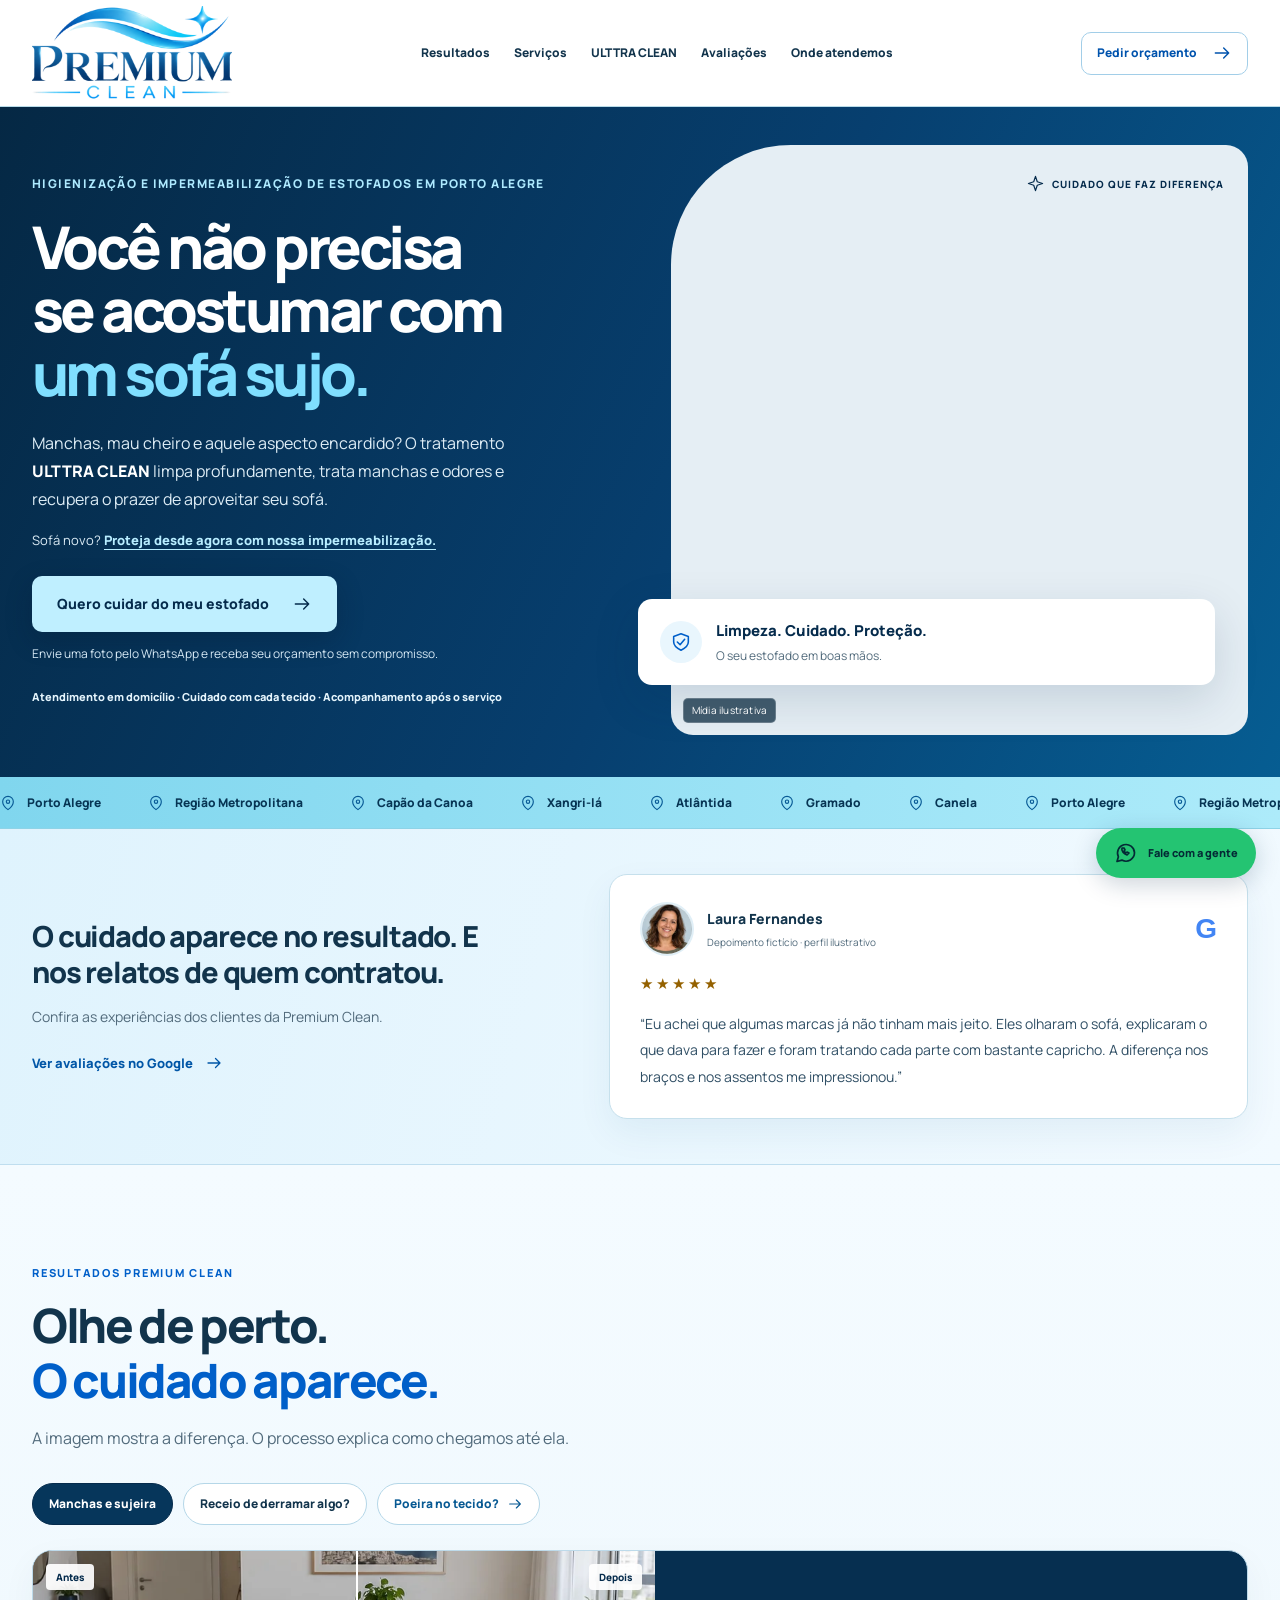
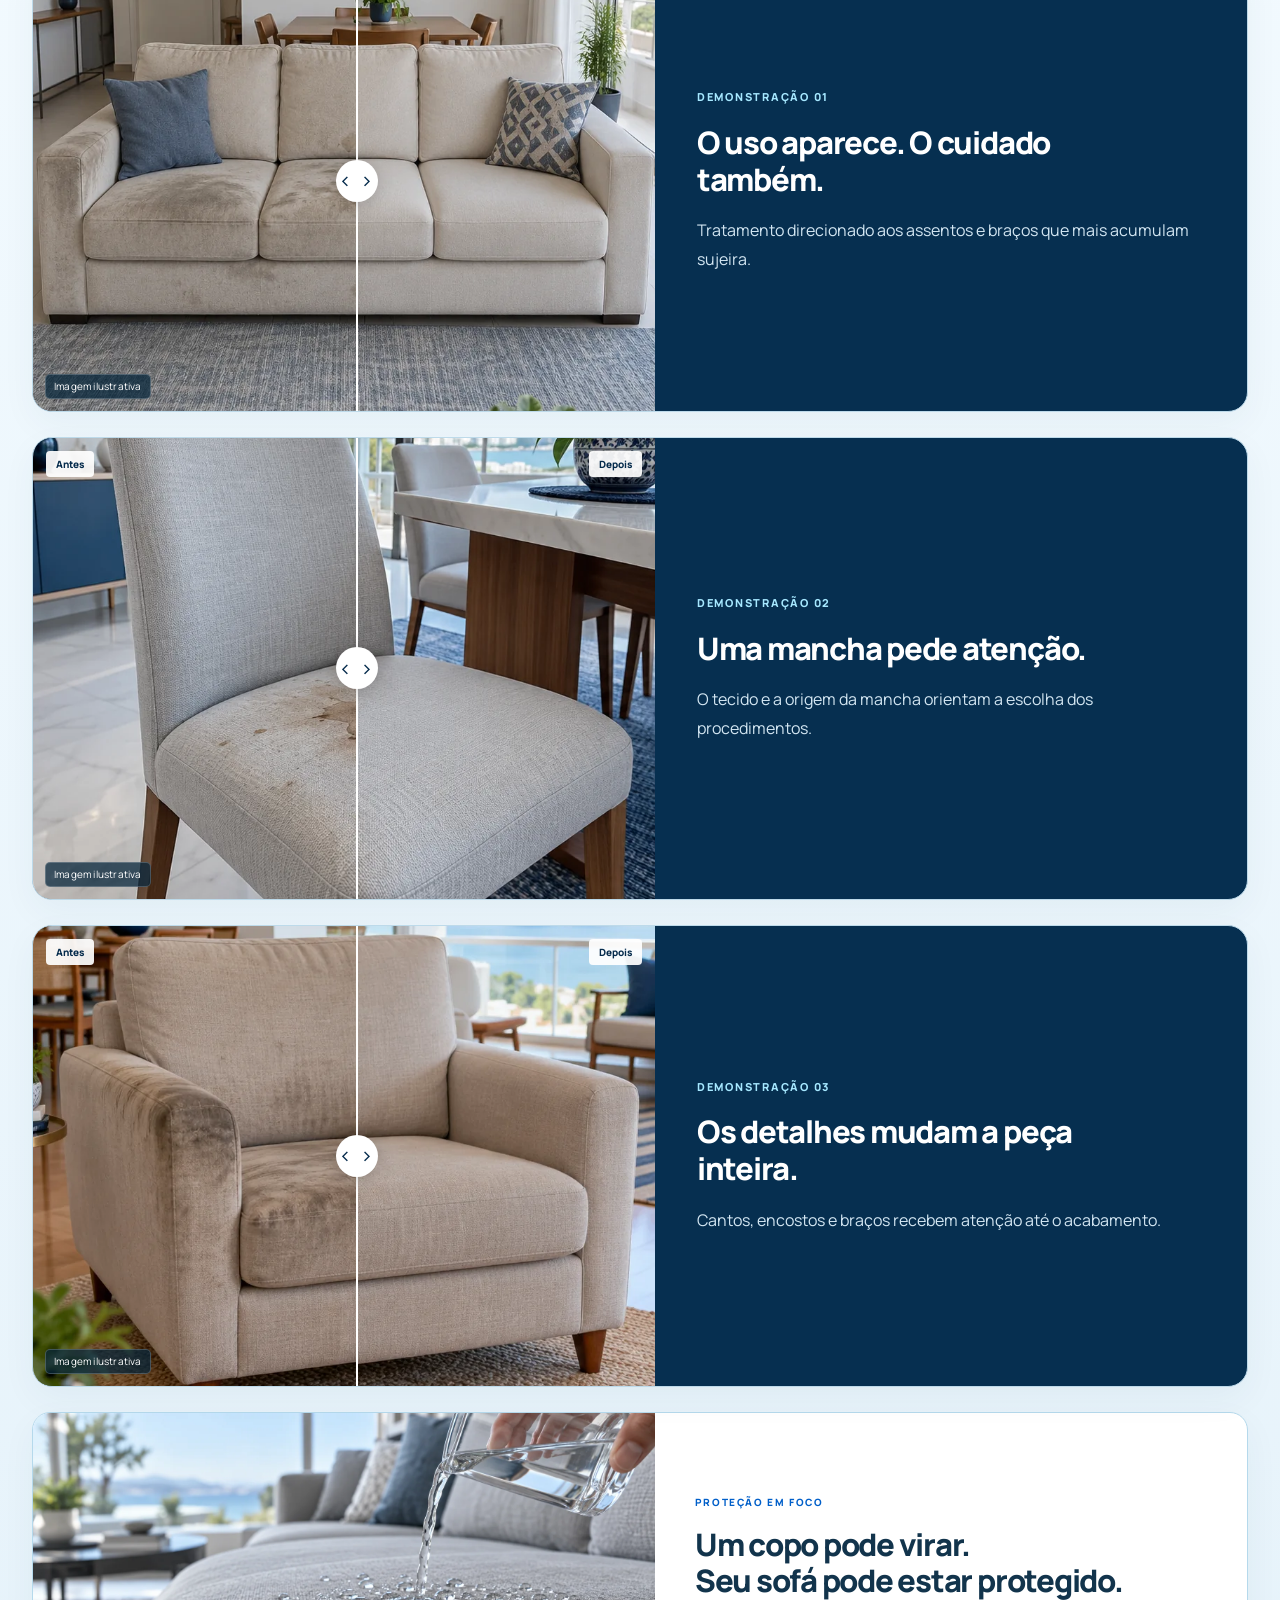
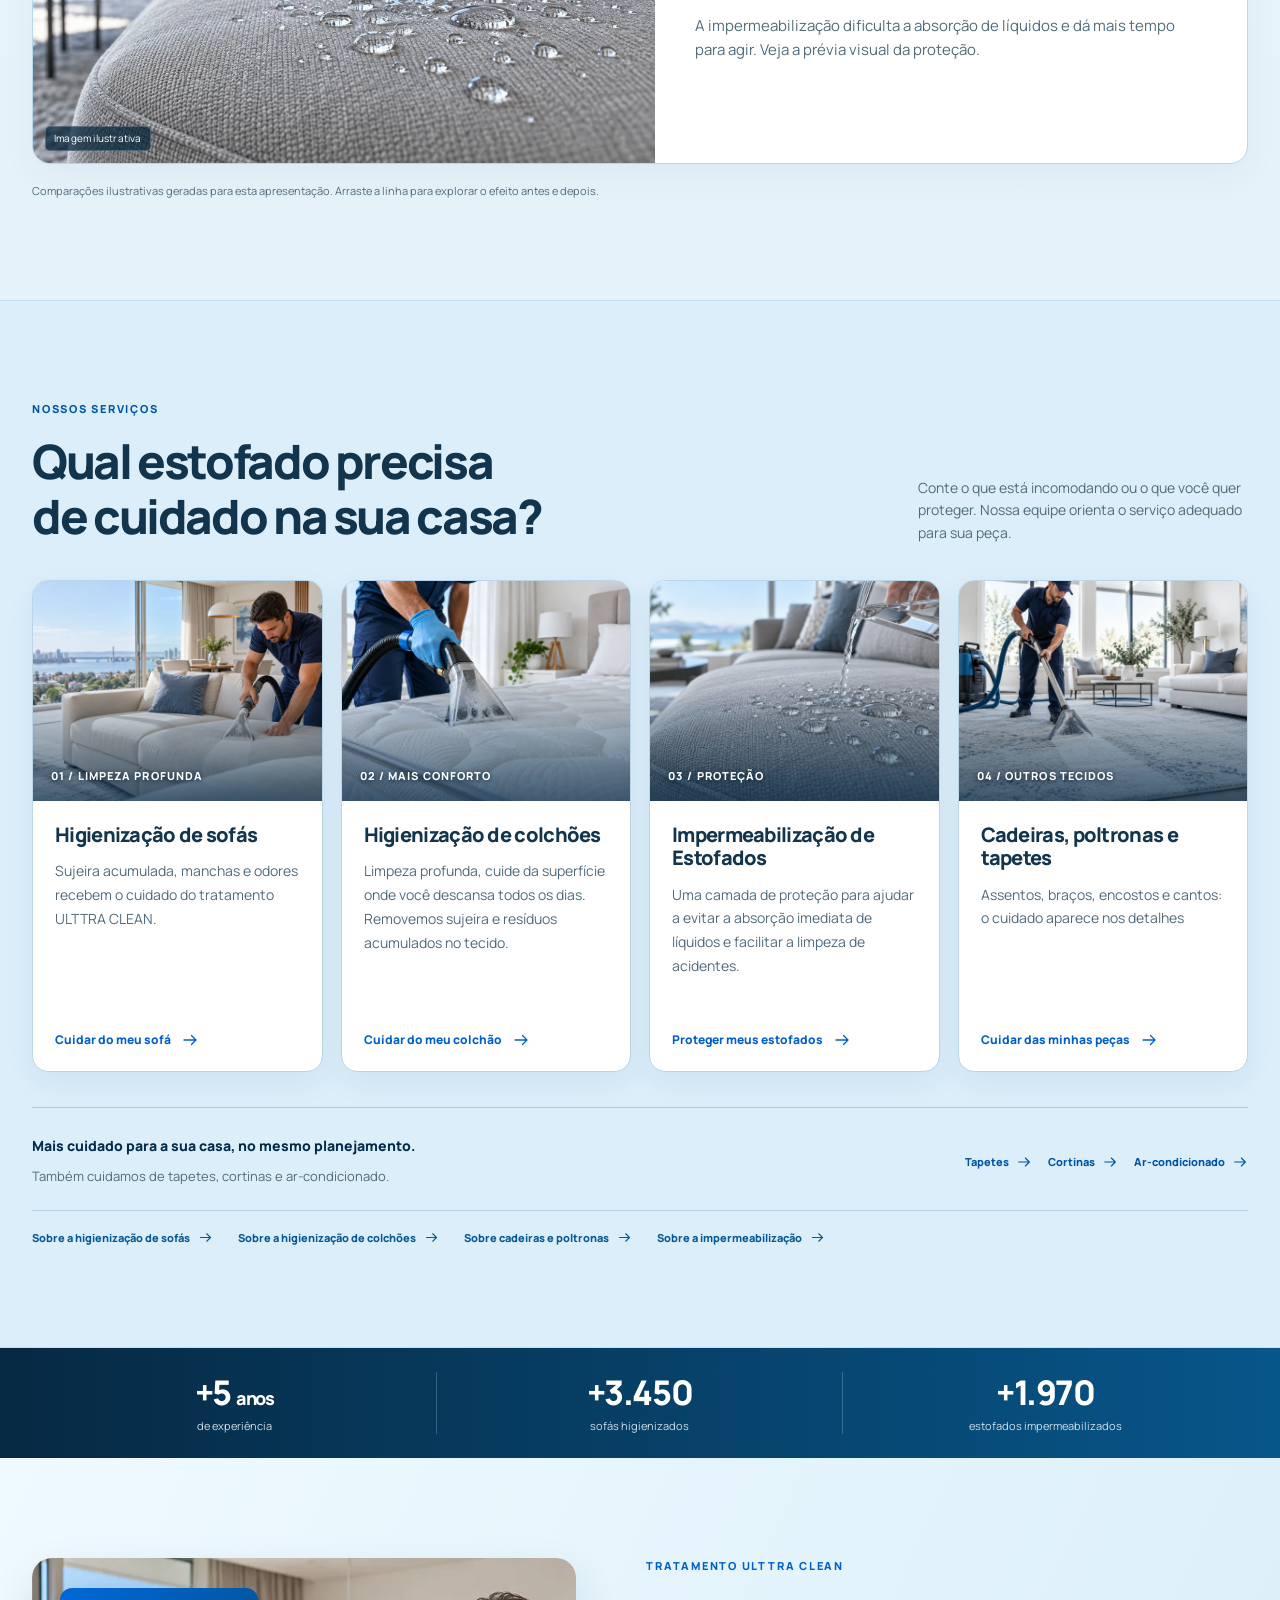
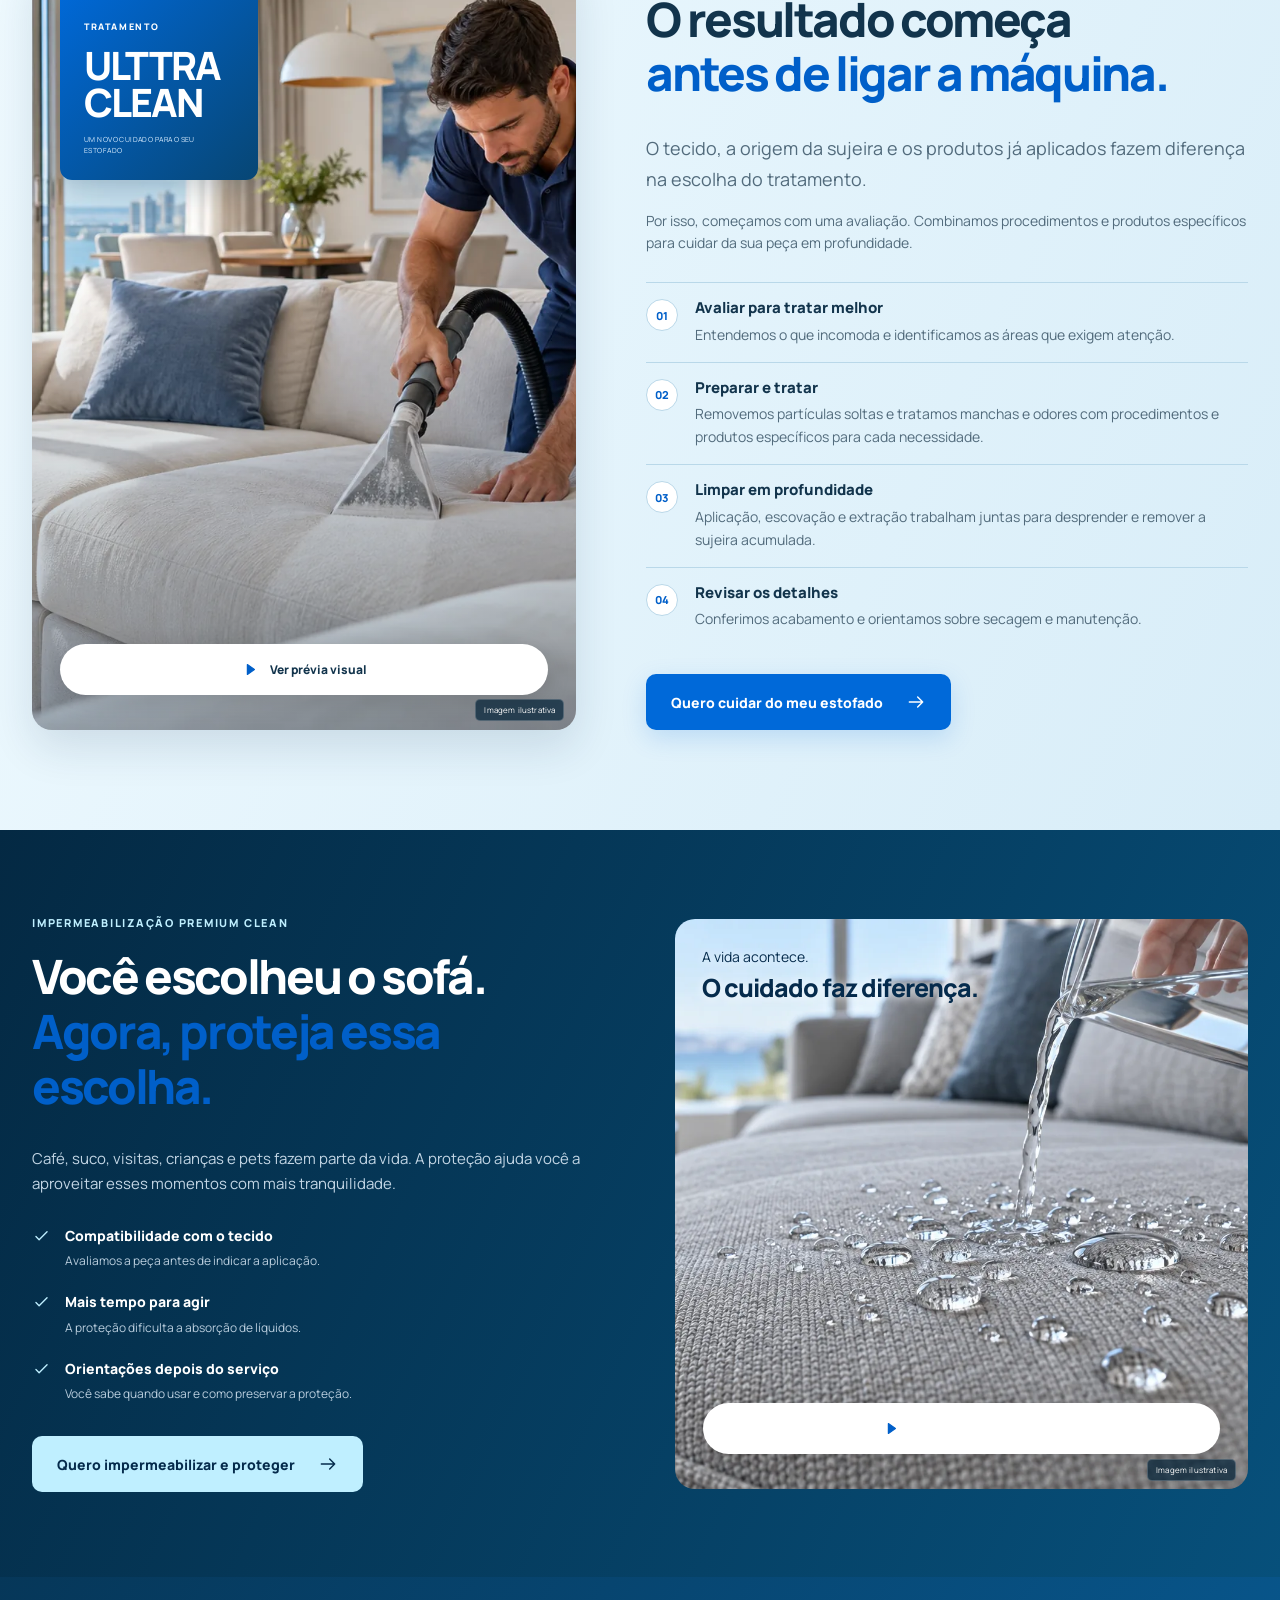
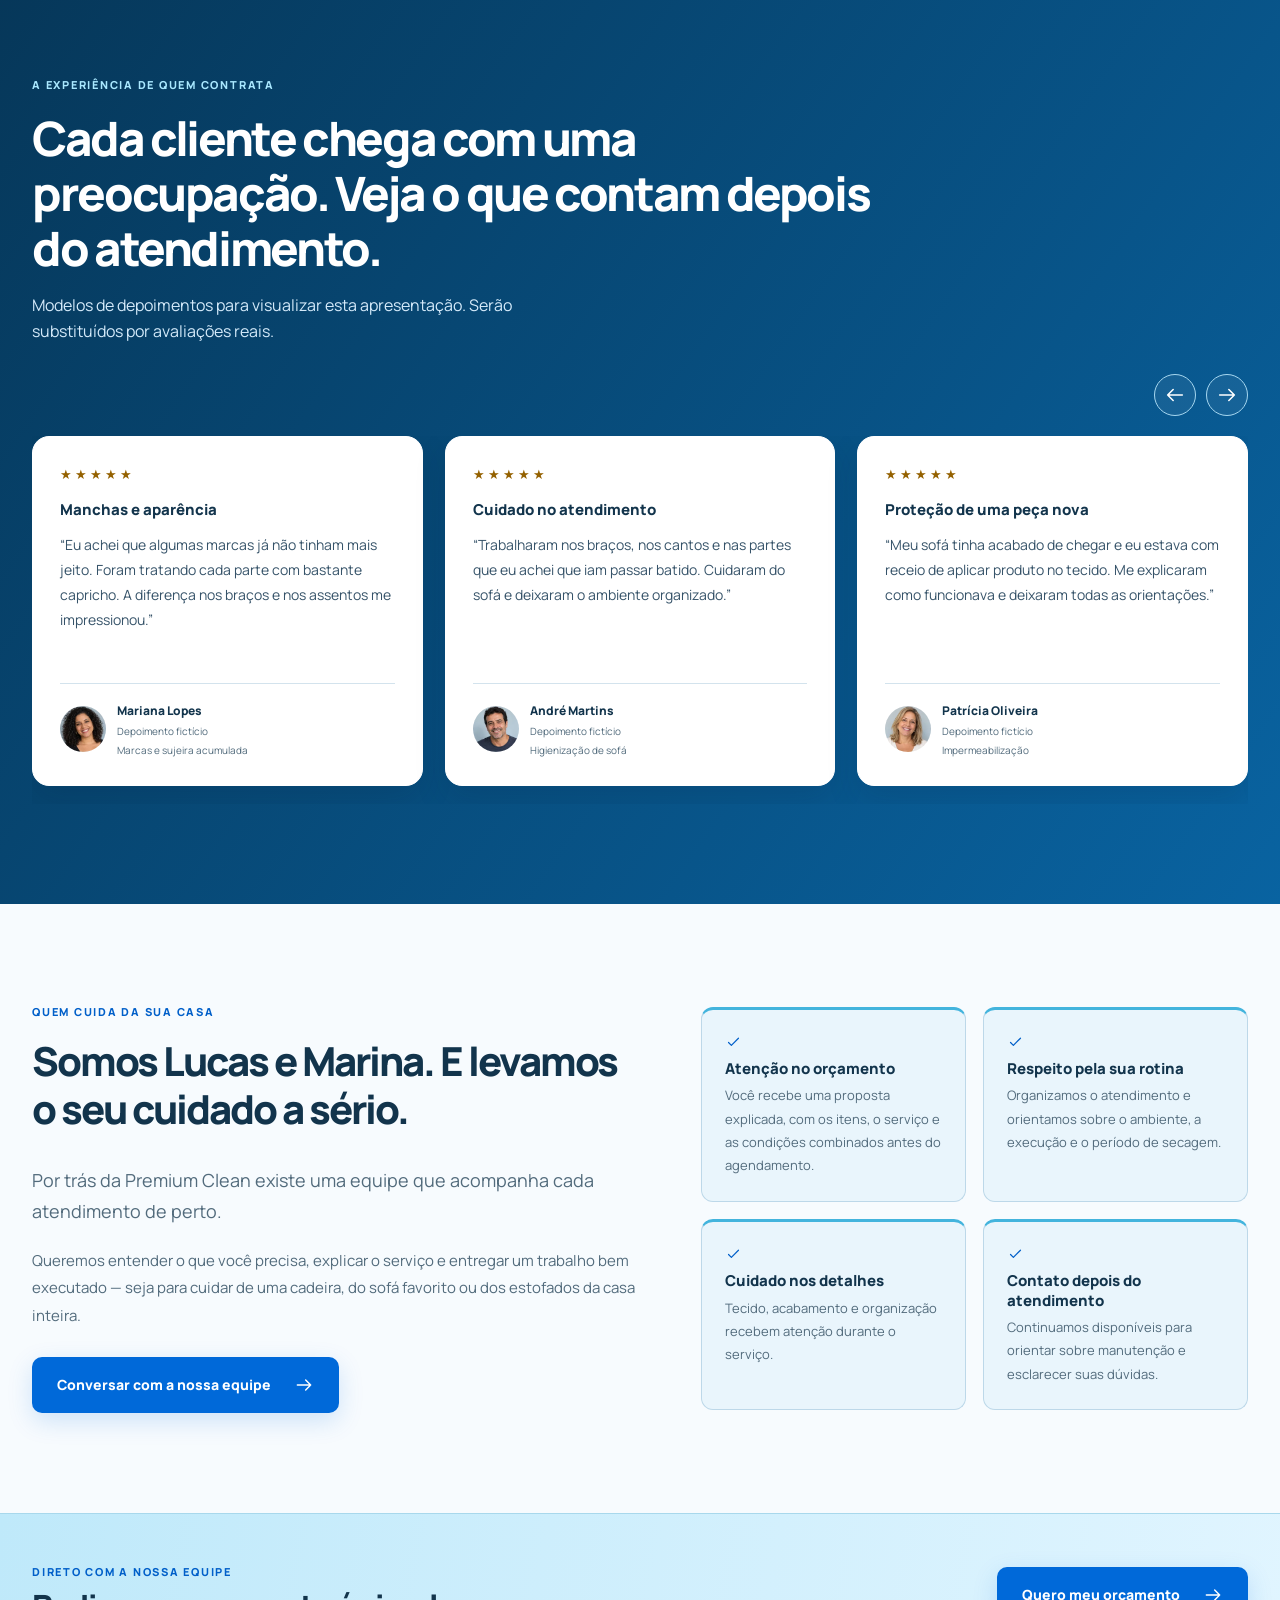
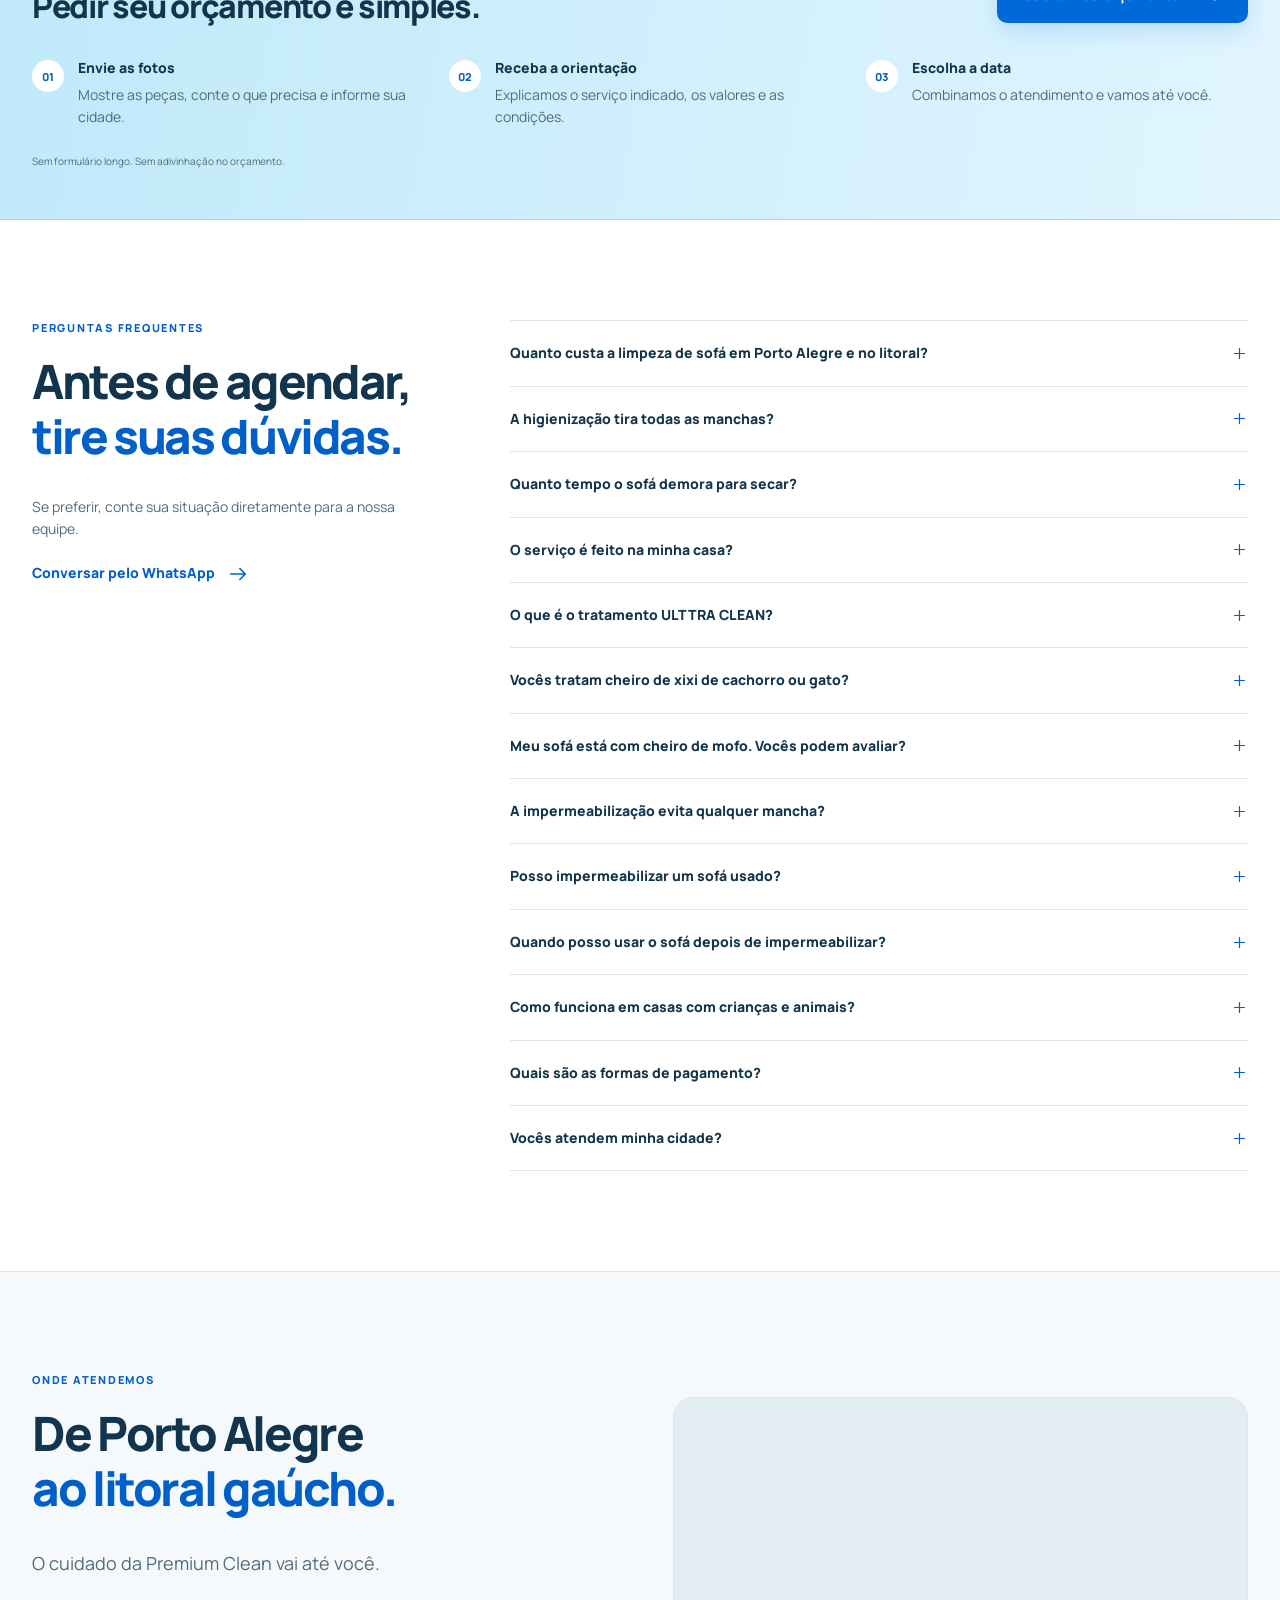
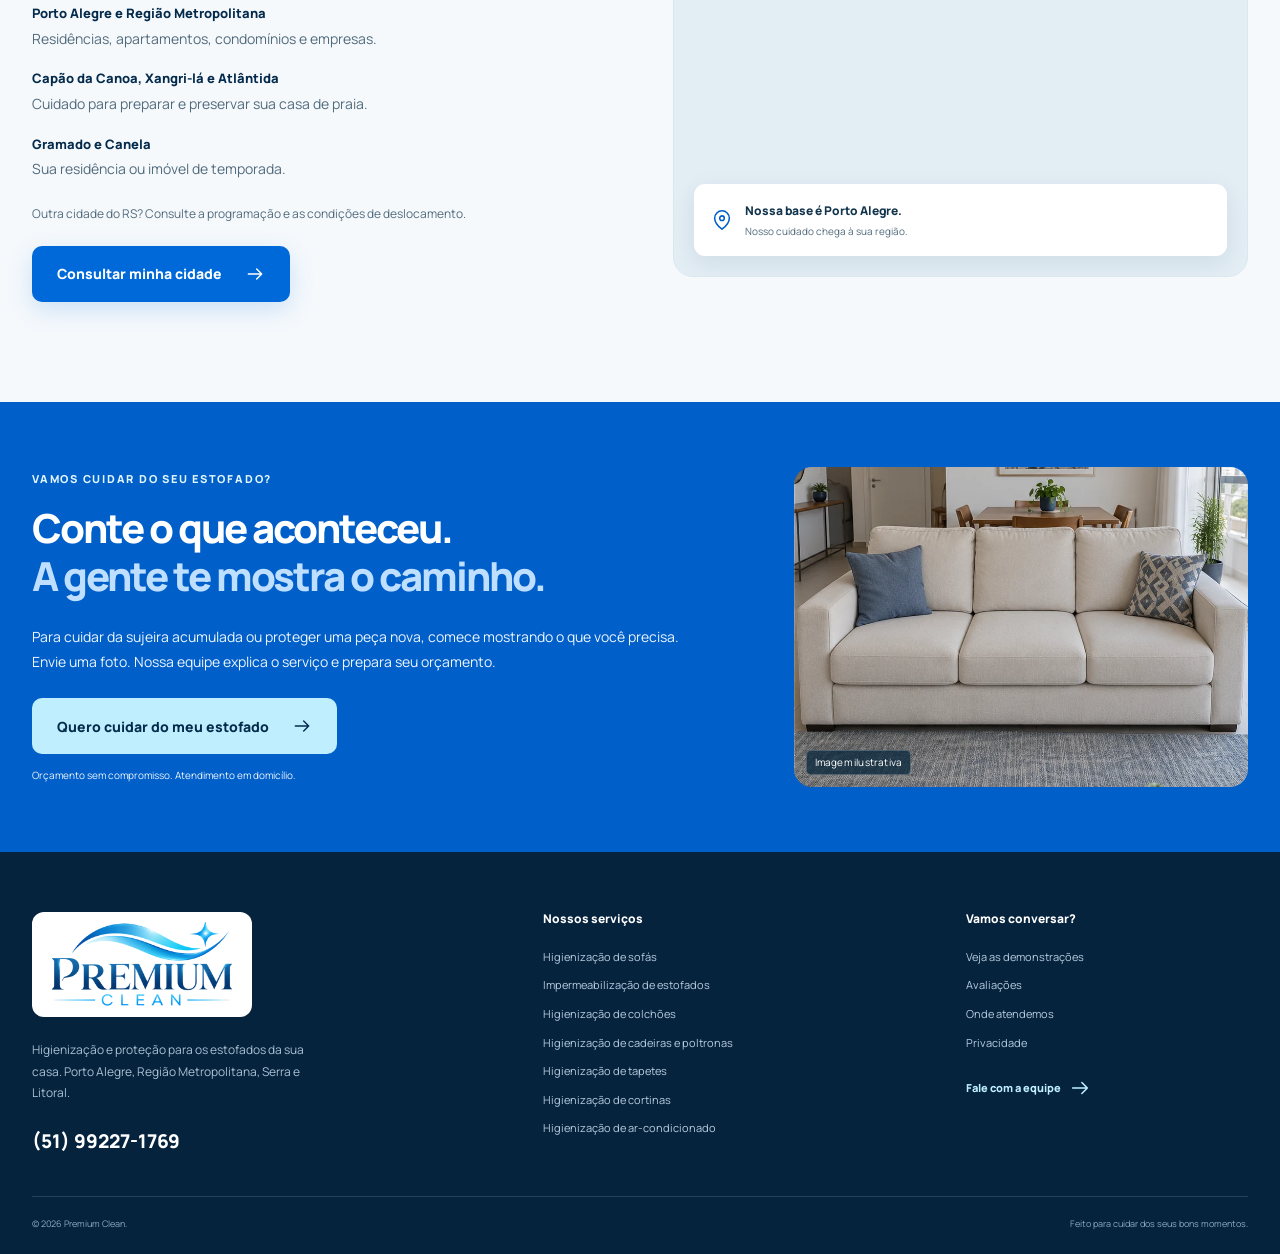
==== commit f01dcc77: "Add files via upload" ====
--- a/index.html
+++ b/index.html
@@ -1 +1 @@
-<!doctype html><html lang="pt-BR"><head><meta charset="utf-8"><meta name="viewport" content="width=device-width, initial-scale=1"><meta name="theme-color" content="#075be8"><title>Higienização de Estofados em Porto Alegre e Litoral | Premium Clean</title><meta name="description" content="Limpeza de sofás, colchões e cadeiras com ULTTRA CLEAN e impermeabilização. Porto Alegre e Litoral Gaúcho. Peça seu orçamento."><link rel="canonical" href="https://lorensatto.github.io/premiumclean/"><meta property="og:type" content="website"><meta property="og:locale" content="pt_BR"><meta property="og:title" content="Higienização de Estofados em Porto Alegre e Litoral | Premium Clean"><meta property="og:description" content="Limpeza de sofás, colchões e cadeiras com ULTTRA CLEAN e impermeabilização. Porto Alegre e Litoral Gaúcho. Peça seu orçamento."><meta property="og:url" content="https://lorensatto.github.io/premiumclean/"><meta property="og:image" content="https://lorensatto.github.io/premiumclean/higienizacao-sofa.webp"><meta name="twitter:card" content="summary_large_image"><link rel="icon" type="image/svg+xml" href="pc-favicon.svg"><link rel="preload" href="pc-manrope-800.woff2" as="font" type="font/woff2" crossorigin><link rel="stylesheet" href="pc-styles.css"><script type="application/ld+json">{"@context": "https://schema.org", "@type": "LocalBusiness", "@id": "https://lorensatto.github.io/premiumclean/#empresa", "name": "Premium Clean", "url": "https://lorensatto.github.io/premiumclean/", "telephone": "+55-51-98407-9462", "description": "Higienização e impermeabilização de estofados em Porto Alegre e no Litoral Gaúcho", "areaServed": ["Porto Alegre", "Região Metropolitana de Porto Alegre", "Capão da Canoa", "Xangri-lá", "Atlântida", "Gramado", "Canela"]}</script></head><body><a href="#conteudo" class="skip">Pular para o conteúdo</a><header class="header"><div class="wrap nav"><a class="brand" href="index.html"><span class="brand-symbol"><svg class="icon" viewBox="0 0 24 24" fill="none" stroke="currentColor" stroke-width="1.7" stroke-linecap="round" stroke-linejoin="round" aria-hidden="true"><path d="m12 2 2.5 7.5L22 12l-7.5 2.5L12 22l-2.5-7.5L2 12l7.5-2.5Z"/></svg></span><span>premium<span class="brand-clean">clean.</span><small>HIGIENIZAÇÃO E PROTEÇÃO</small></span></a><nav id="navigation" aria-label="Menu principal"><a href="index.html#resultados">Resultados</a><a href="index.html#servicos">Serviços</a><a href="index.html#ulttra">ULTTRA CLEAN</a><a href="index.html#avaliacoes">Avaliações</a><a href="index.html#regioes">Onde atendemos</a></nav><a class="btn btn-outline nav-button" href="https://wa.me/5551984079462" data-wa="geral">Pedir orçamento<svg class="icon" viewBox="0 0 24 24" fill="none" stroke="currentColor" stroke-width="1.7" stroke-linecap="round" stroke-linejoin="round" aria-hidden="true"><path d="M4 12h16M14 6l6 6-6 6"/></svg></a><button class="menu-button" aria-controls="navigation" aria-expanded="false" aria-label="Abrir menu"><svg class="icon" viewBox="0 0 24 24" fill="none" stroke="currentColor" stroke-width="1.7" stroke-linecap="round" stroke-linejoin="round" aria-hidden="true"><path d="M4 7h16M4 12h16M4 17h16"/></svg></button></div></header><main id="conteudo"><section class="hero" id="inicio"><div class="wrap hero-grid"><div class="hero-copy"><span class="eyebrow">PORTO ALEGRE E LITORAL GAÚCHO</span><p class="hero-category">Higienização e impermeabilização de estofados</p><h1>Você não precisa<br>se acostumar com<br><span>um sofá sujo.</span></h1><p class="hero-lead">Manchas, mau cheiro e aquele aspecto encardido? O tratamento <strong>ULTTRA CLEAN</strong> limpa profundamente, trata manchas e odores e recupera o prazer de aproveitar seu sofá.</p><p class="hero-protect">Sofá novo? <a href="impermeabilizacao-de-estofados.html">Proteja desde agora com nossa impermeabilização.</a></p><a class="btn btn-blue" href="https://wa.me/5551984079462" data-wa="geral">Quero cuidar do meu estofado<svg class="icon" viewBox="0 0 24 24" fill="none" stroke="currentColor" stroke-width="1.7" stroke-linecap="round" stroke-linejoin="round" aria-hidden="true"><path d="M4 12h16M14 6l6 6-6 6"/></svg></a><p class="microcopy">Envie uma foto. Receba seu orçamento sem compromisso.</p><div class="hero-features"><span><svg class="icon" viewBox="0 0 24 24" fill="none" stroke="currentColor" stroke-width="1.7" stroke-linecap="round" stroke-linejoin="round" aria-hidden="true"><path d="m5 12 4 4L19 6"/></svg>Em domicílio</span><span><svg class="icon" viewBox="0 0 24 24" fill="none" stroke="currentColor" stroke-width="1.7" stroke-linecap="round" stroke-linejoin="round" aria-hidden="true"><path d="m5 12 4 4L19 6"/></svg>Avaliação de cada tecido</span></div></div><div class="hero-media"><img src="higienizacao-sofa.webp" alt="Imagem ilustrativa de higienização profissional de sofá" width="1600" height="1000" class="hero-poster" loading="eager" srcset="higienizacao-sofa-mobile.webp 800w, higienizacao-sofa.webp 1600w" sizes="(max-width: 600px) calc(100vw - 36px), 590px" decoding="async" fetchpriority="high"><video class="hero-video" muted loop playsinline preload="none" data-src="pc-hero.mp4" aria-label="Prévia visual ilustrativa da higienização"></video><span class="media-tag"><svg class="icon" viewBox="0 0 24 24" fill="none" stroke="currentColor" stroke-width="1.7" stroke-linecap="round" stroke-linejoin="round" aria-hidden="true"><path d="m12 2 2.5 7.5L22 12l-7.5 2.5L12 22l-2.5-7.5L2 12l7.5-2.5Z"/></svg>CUIDADO QUE FAZ DIFERENÇA</span><span class="image-label">Mídia ilustrativa</span><div class="hero-float"><span class="float-icon"><svg class="icon" viewBox="0 0 24 24" fill="none" stroke="currentColor" stroke-width="1.7" stroke-linecap="round" stroke-linejoin="round" aria-hidden="true"><path d="m12 3 8 3v6c0 5-8 9-8 9s-8-4-8-9V6Z"/><path d="m8 12 3 3 5-6"/></svg></span><div><b>Limpeza. Cuidado. Proteção.</b><span>O seu estofado em boas mãos.</span></div></div><button class="video-toggle" aria-label="Pausar animação de fundo">Ⅱ</button></div></div></section><div class="region-band" aria-label="Atendemos Porto Alegre, região metropolitana, litoral e serra"><div class="region-track"><div><span><svg class="icon" viewBox="0 0 24 24" fill="none" stroke="currentColor" stroke-width="1.7" stroke-linecap="round" stroke-linejoin="round" aria-hidden="true"><path d="M20 10c0 6-8 12-8 12S4 16 4 10a8 8 0 1 1 16 0Z"/><circle cx="12" cy="10" r="2.5"/></svg>Porto Alegre</span><span><svg class="icon" viewBox="0 0 24 24" fill="none" stroke="currentColor" stroke-width="1.7" stroke-linecap="round" stroke-linejoin="round" aria-hidden="true"><path d="M20 10c0 6-8 12-8 12S4 16 4 10a8 8 0 1 1 16 0Z"/><circle cx="12" cy="10" r="2.5"/></svg>Região Metropolitana</span><span><svg class="icon" viewBox="0 0 24 24" fill="none" stroke="currentColor" stroke-width="1.7" stroke-linecap="round" stroke-linejoin="round" aria-hidden="true"><path d="M20 10c0 6-8 12-8 12S4 16 4 10a8 8 0 1 1 16 0Z"/><circle cx="12" cy="10" r="2.5"/></svg>Capão da Canoa</span><span><svg class="icon" viewBox="0 0 24 24" fill="none" stroke="currentColor" stroke-width="1.7" stroke-linecap="round" stroke-linejoin="round" aria-hidden="true"><path d="M20 10c0 6-8 12-8 12S4 16 4 10a8 8 0 1 1 16 0Z"/><circle cx="12" cy="10" r="2.5"/></svg>Xangri-lá</span><span><svg class="icon" viewBox="0 0 24 24" fill="none" stroke="currentColor" stroke-width="1.7" stroke-linecap="round" stroke-linejoin="round" aria-hidden="true"><path d="M20 10c0 6-8 12-8 12S4 16 4 10a8 8 0 1 1 16 0Z"/><circle cx="12" cy="10" r="2.5"/></svg>Atlântida</span><span><svg class="icon" viewBox="0 0 24 24" fill="none" stroke="currentColor" stroke-width="1.7" stroke-linecap="round" stroke-linejoin="round" aria-hidden="true"><path d="M20 10c0 6-8 12-8 12S4 16 4 10a8 8 0 1 1 16 0Z"/><circle cx="12" cy="10" r="2.5"/></svg>Gramado</span><span><svg class="icon" viewBox="0 0 24 24" fill="none" stroke="currentColor" stroke-width="1.7" stroke-linecap="round" stroke-linejoin="round" aria-hidden="true"><path d="M20 10c0 6-8 12-8 12S4 16 4 10a8 8 0 1 1 16 0Z"/><circle cx="12" cy="10" r="2.5"/></svg>Canela</span></div><div aria-hidden="true"><span><svg class="icon" viewBox="0 0 24 24" fill="none" stroke="currentColor" stroke-width="1.7" stroke-linecap="round" stroke-linejoin="round" aria-hidden="true"><path d="M20 10c0 6-8 12-8 12S4 16 4 10a8 8 0 1 1 16 0Z"/><circle cx="12" cy="10" r="2.5"/></svg>Porto Alegre</span><span><svg class="icon" viewBox="0 0 24 24" fill="none" stroke="currentColor" stroke-width="1.7" stroke-linecap="round" stroke-linejoin="round" aria-hidden="true"><path d="M20 10c0 6-8 12-8 12S4 16 4 10a8 8 0 1 1 16 0Z"/><circle cx="12" cy="10" r="2.5"/></svg>Região Metropolitana</span><span><svg class="icon" viewBox="0 0 24 24" fill="none" stroke="currentColor" stroke-width="1.7" stroke-linecap="round" stroke-linejoin="round" aria-hidden="true"><path d="M20 10c0 6-8 12-8 12S4 16 4 10a8 8 0 1 1 16 0Z"/><circle cx="12" cy="10" r="2.5"/></svg>Capão da Canoa</span><span><svg class="icon" viewBox="0 0 24 24" fill="none" stroke="currentColor" stroke-width="1.7" stroke-linecap="round" stroke-linejoin="round" aria-hidden="true"><path d="M20 10c0 6-8 12-8 12S4 16 4 10a8 8 0 1 1 16 0Z"/><circle cx="12" cy="10" r="2.5"/></svg>Xangri-lá</span><span><svg class="icon" viewBox="0 0 24 24" fill="none" stroke="currentColor" stroke-width="1.7" stroke-linecap="round" stroke-linejoin="round" aria-hidden="true"><path d="M20 10c0 6-8 12-8 12S4 16 4 10a8 8 0 1 1 16 0Z"/><circle cx="12" cy="10" r="2.5"/></svg>Atlântida</span><span><svg class="icon" viewBox="0 0 24 24" fill="none" stroke="currentColor" stroke-width="1.7" stroke-linecap="round" stroke-linejoin="round" aria-hidden="true"><path d="M20 10c0 6-8 12-8 12S4 16 4 10a8 8 0 1 1 16 0Z"/><circle cx="12" cy="10" r="2.5"/></svg>Gramado</span><span><svg class="icon" viewBox="0 0 24 24" fill="none" stroke="currentColor" stroke-width="1.7" stroke-linecap="round" stroke-linejoin="round" aria-hidden="true"><path d="M20 10c0 6-8 12-8 12S4 16 4 10a8 8 0 1 1 16 0Z"/><circle cx="12" cy="10" r="2.5"/></svg>Canela</span></div></div></div><section class="trust-strip"><div class="wrap trust-grid"><div class="trust-heading"><span class="google-g" aria-hidden="true">G</span><div><b>A confiança começa<br>nos detalhes.</b><a href="#avaliacoes">Conheça as experiências</a></div></div><blockquote>“Foram tratando cada parte com bastante capricho. A diferença nos braços e nos assentos me impressionou.”<cite>Depoimento fictício · prévia de apresentação</cite></blockquote><a class="trust-link" href="#resultados">Veja de perto<svg class="icon" viewBox="0 0 24 24" fill="none" stroke="currentColor" stroke-width="1.7" stroke-linecap="round" stroke-linejoin="round" aria-hidden="true"><path d="M4 12h16M14 6l6 6-6 6"/></svg></a></div></section><section class="section results" id="resultados"><div class="wrap"><div class="section-title "><span class="eyebrow">RESULTADOS PREMIUM CLEAN</span><h2>Olhe de perto.<br><span>O cuidado aparece.</span></h2><p>A imagem mostra a diferença. O processo explica como chegamos até ela.</p></div><div class="need-tabs" role="group" aria-label="Veja a demonstração para sua necessidade"><button class="active" data-filter="higienizacao" aria-pressed="true">Manchas e sujeira</button><button data-filter="impermeabilizacao" aria-pressed="false">Receio de derramar algo?</button><a href="higienizacao-de-colchoes.html">Poeira no tecido?<svg class="icon" viewBox="0 0 24 24" fill="none" stroke="currentColor" stroke-width="1.7" stroke-linecap="round" stroke-linejoin="round" aria-hidden="true"><path d="M4 12h16M14 6l6 6-6 6"/></svg></a></div><div id="result-clean" class="result-grid"><article class="result-card"><div class="comparison" style="--position:52%"><div class="compare-layer compare-after"><img src="pc-antes-depois-sofa.webp" alt="Ilustração da peça após a limpeza" width="1600" height="1000" class="" loading="lazy" decoding="async"></div><div class="compare-layer compare-before"><img src="pc-antes-depois-sofa.webp" alt="Ilustração da peça antes da limpeza" width="1600" height="1000" class="" loading="lazy" decoding="async"></div><span class="compare-label before">Antes</span><span class="compare-label after">Depois</span><div class="compare-handle">‹ ›</div><input type="range" min="0" max="100" value="52" aria-label="Comparar antes e depois: O uso aparece. O cuidado também."><span class="image-label">Imagem ilustrativa</span></div><div class="result-text"><span class="mini-label">DEMONSTRAÇÃO 01</span><h3>O uso aparece. O cuidado também.</h3><p>Tratamento direcionado aos assentos e braços que mais acumulam sujeira.</p></div></article><article class="result-card"><div class="comparison" style="--position:52%"><div class="compare-layer compare-after"><img src="pc-antes-depois-cadeira.webp" alt="Ilustração da peça após a limpeza" width="1600" height="1000" class="" loading="lazy" decoding="async"></div><div class="compare-layer compare-before"><img src="pc-antes-depois-cadeira.webp" alt="Ilustração da peça antes da limpeza" width="1600" height="1000" class="" loading="lazy" decoding="async"></div><span class="compare-label before">Antes</span><span class="compare-label after">Depois</span><div class="compare-handle">‹ ›</div><input type="range" min="0" max="100" value="52" aria-label="Comparar antes e depois: Uma mancha pede atenção."><span class="image-label">Imagem ilustrativa</span></div><div class="result-text"><span class="mini-label">DEMONSTRAÇÃO 02</span><h3>Uma mancha pede atenção.</h3><p>O tecido e a origem da mancha orientam a escolha dos procedimentos.</p></div></article><article class="result-card"><div class="comparison" style="--position:52%"><div class="compare-layer compare-after"><img src="pc-antes-depois-poltrona.webp" alt="Ilustração da peça após a limpeza" width="1600" height="1000" class="" loading="lazy" decoding="async"></div><div class="compare-layer compare-before"><img src="pc-antes-depois-poltrona.webp" alt="Ilustração da peça antes da limpeza" width="1600" height="1000" class="" loading="lazy" decoding="async"></div><span class="compare-label before">Antes</span><span class="compare-label after">Depois</span><div class="compare-handle">‹ ›</div><input type="range" min="0" max="100" value="52" aria-label="Comparar antes e depois: Os detalhes mudam a peça inteira."><span class="image-label">Imagem ilustrativa</span></div><div class="result-text"><span class="mini-label">DEMONSTRAÇÃO 03</span><h3>Os detalhes mudam a peça inteira.</h3><p>Cantos, encostos e braços recebem atenção até o acabamento.</p></div></article></div><div class="result-protection" id="result-protect"><div><img src="impermeabilizacao.webp" alt="Demonstração ilustrativa de gotas sobre tecido protegido" width="1600" height="1000" class="" loading="lazy" decoding="async"><span class="image-label">Imagem ilustrativa</span></div><div><span class="eyebrow">PROTEÇÃO EM FOCO</span><h3>Um copo pode virar.<br>Seu sofá pode estar protegido.</h3><p>A impermeabilização dificulta a absorção de líquidos e dá mais tempo para agir. Veja a prévia visual da proteção.</p><button class="btn btn-blue" data-video="pc-protecao.mp4">Ver prévia ilustrativa<svg class="icon" viewBox="0 0 24 24" fill="none" stroke="currentColor" stroke-width="1.7" stroke-linecap="round" stroke-linejoin="round" aria-hidden="true"><path d="m9 5 10 7-10 7z"/></svg></button></div></div><p class="section-footnote">Comparações ilustrativas geradas para esta apresentação. Arraste a linha para explorar o efeito antes e depois.</p></div></section><section class="section services" id="servicos"><div class="wrap"><div class="split-head"><div class="section-title "><span class="eyebrow">NOSSOS SERVIÇOS</span><h2>Qual estofado precisa<br>de cuidado na sua casa?</h2></div><p>Conte o que está incomodando ou o que você quer proteger. Nossa equipe orienta o serviço adequado para sua peça.</p></div><div class="service-grid"><article class="service-card"><a class="service-image" href="higienizacao-de-sofas.html"><img src="higienizacao-sofa.webp" alt="Imagem ilustrativa — Higienização de sofás" width="1600" height="1000" class="" loading="lazy" decoding="async"><span class="service-number">01</span></a><div class="service-body"><h3><a href="higienizacao-de-sofas.html">Higienização de sofás</a></h3><p>Sujeira acumulada, manchas e odores recebem o cuidado do tratamento ULTTRA CLEAN.</p><a class="service-link" href="higienizacao-de-sofas.html">Cuidar do meu sofá<svg class="icon" viewBox="0 0 24 24" fill="none" stroke="currentColor" stroke-width="1.7" stroke-linecap="round" stroke-linejoin="round" aria-hidden="true"><path d="M4 12h16M14 6l6 6-6 6"/></svg></a></div></article><article class="service-card"><a class="service-image" href="higienizacao-de-colchoes.html"><img src="higienizacao-colchao.webp" alt="Imagem ilustrativa — Higienização de colchões" width="1600" height="1000" class="" loading="lazy" decoding="async"><span class="service-number">02</span></a><div class="service-body"><h3><a href="higienizacao-de-colchoes.html">Higienização de colchões</a></h3><p>Limpeza profunda para cuidar do tecido onde você descansa todos os dias.</p><a class="service-link" href="higienizacao-de-colchoes.html">Cuidar do meu colchão<svg class="icon" viewBox="0 0 24 24" fill="none" stroke="currentColor" stroke-width="1.7" stroke-linecap="round" stroke-linejoin="round" aria-hidden="true"><path d="M4 12h16M14 6l6 6-6 6"/></svg></a></div></article><article class="service-card"><a class="service-image" href="higienizacao-de-cadeiras-e-poltronas.html"><img src="pc-poltrona.webp" alt="Imagem ilustrativa — Higienização de cadeiras e poltronas" width="1600" height="1000" class="" loading="lazy" decoding="async"><span class="service-number">03</span></a><div class="service-body"><h3><a href="higienizacao-de-cadeiras-e-poltronas.html">Higienização de cadeiras e poltronas</a></h3><p>Assentos, braços, encostos e cantos: o cuidado aparece nos detalhes.</p><a class="service-link" href="higienizacao-de-cadeiras-e-poltronas.html">Cuidar das minhas peças<svg class="icon" viewBox="0 0 24 24" fill="none" stroke="currentColor" stroke-width="1.7" stroke-linecap="round" stroke-linejoin="round" aria-hidden="true"><path d="M4 12h16M14 6l6 6-6 6"/></svg></a></div></article><article class="service-card"><a class="service-image" href="impermeabilizacao-de-estofados.html"><img src="impermeabilizacao.webp" alt="Imagem ilustrativa — Impermeabilização de estofados" width="1600" height="1000" class="" loading="lazy" decoding="async"><span class="service-number">04</span></a><div class="service-body"><h3><a href="impermeabilizacao-de-estofados.html">Impermeabilização de estofados</a></h3><p>Mais tempo para agir quando um líquido cair. Proteção para o tecido e para sua rotina.</p><a class="service-link" href="impermeabilizacao-de-estofados.html">Proteger meus estofados<svg class="icon" viewBox="0 0 24 24" fill="none" stroke="currentColor" stroke-width="1.7" stroke-linecap="round" stroke-linejoin="round" aria-hidden="true"><path d="M4 12h16M14 6l6 6-6 6"/></svg></a></div></article></div><div class="other-services"><p><b>Mais cuidado para a sua casa, no mesmo planejamento.</b><span>Também cuidamos de tapetes, cortinas e ar-condicionado.</span></p><div><a href="higienizacao-de-tapetes.html">Tapetes<svg class="icon" viewBox="0 0 24 24" fill="none" stroke="currentColor" stroke-width="1.7" stroke-linecap="round" stroke-linejoin="round" aria-hidden="true"><path d="M4 12h16M14 6l6 6-6 6"/></svg></a><a href="higienizacao-de-cortinas.html">Cortinas<svg class="icon" viewBox="0 0 24 24" fill="none" stroke="currentColor" stroke-width="1.7" stroke-linecap="round" stroke-linejoin="round" aria-hidden="true"><path d="M4 12h16M14 6l6 6-6 6"/></svg></a><a href="higienizacao-de-ar-condicionado.html">Ar-condicionado<svg class="icon" viewBox="0 0 24 24" fill="none" stroke="currentColor" stroke-width="1.7" stroke-linecap="round" stroke-linejoin="round" aria-hidden="true"><path d="M4 12h16M14 6l6 6-6 6"/></svg></a></div></div></div></section><section class="numbers" aria-label="Experiência da Premium Clean"><div class="wrap number-grid"><div><strong>+5<span>anos</span></strong><small>de experiência</small></div><div><strong>+3.450</strong><small>sofás higienizados</small></div><div><strong>+1.970</strong><small>estofados impermeabilizados</small></div></div></section><section class="section treatment" id="ulttra"><div class="wrap treatment-grid"><div class="treatment-photo"><img src="higienizacao-sofa.webp" alt="Imagem ilustrativa de extração durante a higienização" width="1600" height="1000" class="" loading="lazy" decoding="async"><span class="image-label">Imagem ilustrativa</span><div class="ulttra-stamp"><span>TRATAMENTO</span><b>ULTTRA<br>CLEAN</b><small>UM NOVO CUIDADO PARA O SEU ESTOFADO</small></div><button class="video-pill" data-video="pc-hero.mp4"><svg class="icon" viewBox="0 0 24 24" fill="none" stroke="currentColor" stroke-width="1.7" stroke-linecap="round" stroke-linejoin="round" aria-hidden="true"><path d="m9 5 10 7-10 7z"/></svg>Ver prévia visual</button></div><div><div class="section-title "><span class="eyebrow">TRATAMENTO ULTTRA CLEAN</span><h2>O resultado começa<br><span>antes de ligar a máquina.</span></h2></div><p class="lead">O tecido, a origem da sujeira e os produtos já aplicados fazem diferença na escolha do tratamento.</p><p>Por isso, começamos com uma avaliação. Combinamos procedimentos e produtos específicos para cuidar da sua peça em profundidade.</p><ol class="process-steps"><li><span>01</span><div><h3>Avaliar para tratar melhor</h3><p>Entendemos o que incomoda e identificamos as áreas que exigem atenção.</p></div></li><li><span>02</span><div><h3>Preparar e tratar</h3><p>Removemos partículas soltas e tratamos manchas e odores com procedimentos e produtos específicos para cada necessidade.</p></div></li><li><span>03</span><div><h3>Limpar em profundidade</h3><p>Aplicação, escovação e extração trabalham juntas para desprender e remover a sujeira acumulada.</p></div></li><li><span>04</span><div><h3>Revisar os detalhes</h3><p>Conferimos acabamento e orientamos sobre secagem e manutenção.</p></div></li></ol><a class="btn btn-blue" href="https://wa.me/5551984079462" data-wa="geral">Quero cuidar do meu estofado<svg class="icon" viewBox="0 0 24 24" fill="none" stroke="currentColor" stroke-width="1.7" stroke-linecap="round" stroke-linejoin="round" aria-hidden="true"><path d="M4 12h16M14 6l6 6-6 6"/></svg></a></div></div></section><section class="protection-section" id="protecao"><div class="wrap protection-grid"><div><div class="section-title light-title"><span class="eyebrow">IMPERMEABILIZAÇÃO PREMIUM CLEAN</span><h2>Você escolheu o sofá.<br><span>Agora, proteja essa escolha.</span></h2></div><p class="lead">Café, suco, visitas, crianças e pets fazem parte da vida. A proteção ajuda você a aproveitar esses momentos com mais tranquilidade.</p><ul class="feature-list"><li><svg class="icon" viewBox="0 0 24 24" fill="none" stroke="currentColor" stroke-width="1.7" stroke-linecap="round" stroke-linejoin="round" aria-hidden="true"><path d="m5 12 4 4L19 6"/></svg><span><b>Compatibilidade com o tecido</b>Avaliamos a peça antes de indicar a aplicação.</span></li><li><svg class="icon" viewBox="0 0 24 24" fill="none" stroke="currentColor" stroke-width="1.7" stroke-linecap="round" stroke-linejoin="round" aria-hidden="true"><path d="m5 12 4 4L19 6"/></svg><span><b>Mais tempo para agir</b>A proteção dificulta a absorção de líquidos.</span></li><li><svg class="icon" viewBox="0 0 24 24" fill="none" stroke="currentColor" stroke-width="1.7" stroke-linecap="round" stroke-linejoin="round" aria-hidden="true"><path d="m5 12 4 4L19 6"/></svg><span><b>Orientações depois do serviço</b>Você sabe quando usar e como preservar a proteção.</span></li></ul><a class="btn btn-lime" href="https://wa.me/5551984079462" data-wa="impermeabilização">Quero higienizar e proteger<svg class="icon" viewBox="0 0 24 24" fill="none" stroke="currentColor" stroke-width="1.7" stroke-linecap="round" stroke-linejoin="round" aria-hidden="true"><path d="M4 12h16M14 6l6 6-6 6"/></svg></a></div><div class="protect-photo"><img src="impermeabilizacao.webp" alt="Ilustração de água formando gotas sobre tecido impermeabilizado" width="1600" height="1000" class="" loading="lazy" decoding="async"><span class="image-label">Imagem ilustrativa</span><button class="video-pill" data-video="pc-protecao.mp4"><svg class="icon" viewBox="0 0 24 24" fill="none" stroke="currentColor" stroke-width="1.7" stroke-linecap="round" stroke-linejoin="round" aria-hidden="true"><path d="m9 5 10 7-10 7z"/></svg>Ver prévia da proteção</button><span class="protect-caption">A vida acontece.<b>O cuidado faz diferença.</b></span></div></div></section><section class="section" id="avaliacoes"><div class="wrap"><div class="section-title "><span class="eyebrow">A EXPERIÊNCIA DE QUEM CONTRATA</span><h2>Cada cliente chega com uma preocupação.<br><span>O cuidado continua o mesmo.</span></h2><p>Modelos de depoimentos para visualizar esta apresentação. Serão substituídos por avaliações reais.</p></div><div class="review-grid" tabindex="0" role="region" aria-label="Depoimentos fictícios para demonstração"><article class="review-card"><span class="stars" aria-label="Cinco estrelas ilustrativas">★★★★★</span><h3>Manchas e aparência</h3><blockquote>“Eu achei que algumas marcas já não tinham mais jeito. Foram tratando cada parte com bastante capricho. A diferença nos braços e nos assentos me impressionou.”</blockquote><div class="review-person"><span class="avatar"><svg class="icon" viewBox="0 0 24 24" fill="none" stroke="currentColor" stroke-width="1.7" stroke-linecap="round" stroke-linejoin="round" aria-hidden="true"><path d="m5 12 4 4L19 6"/></svg></span><div><b>Depoimento fictício</b><small>Marcas e sujeira acumulada</small></div></div></article><article class="review-card"><span class="stars" aria-label="Cinco estrelas ilustrativas">★★★★★</span><h3>Cuidado no atendimento</h3><blockquote>“Trabalharam nos braços, nos cantos e nas partes que eu achei que iam passar batido. Cuidaram do sofá e deixaram o ambiente organizado.”</blockquote><div class="review-person"><span class="avatar"><svg class="icon" viewBox="0 0 24 24" fill="none" stroke="currentColor" stroke-width="1.7" stroke-linecap="round" stroke-linejoin="round" aria-hidden="true"><path d="m5 12 4 4L19 6"/></svg></span><div><b>Depoimento fictício</b><small>Higienização de sofá</small></div></div></article><article class="review-card"><span class="stars" aria-label="Cinco estrelas ilustrativas">★★★★★</span><h3>Proteção de uma peça nova</h3><blockquote>“Meu sofá tinha acabado de chegar e eu estava com receio de aplicar produto no tecido. Me explicaram como funcionava e deixaram todas as orientações.”</blockquote><div class="review-person"><span class="avatar"><svg class="icon" viewBox="0 0 24 24" fill="none" stroke="currentColor" stroke-width="1.7" stroke-linecap="round" stroke-linejoin="round" aria-hidden="true"><path d="m5 12 4 4L19 6"/></svg></span><div><b>Depoimento fictício</b><small>Impermeabilização</small></div></div></article><article class="review-card"><span class="stars" aria-label="Cinco estrelas ilustrativas">★★★★★</span><h3>Atendimento de várias peças</h3><blockquote>“Comecei pelo sofá e aproveitei para ver o colchão e as poltronas. Me explicaram o que cada peça precisava e os valores separados.”</blockquote><div class="review-person"><span class="avatar"><svg class="icon" viewBox="0 0 24 24" fill="none" stroke="currentColor" stroke-width="1.7" stroke-linecap="round" stroke-linejoin="round" aria-hidden="true"><path d="m5 12 4 4L19 6"/></svg></span><div><b>Depoimento fictício</b><small>Cuidado com a casa</small></div></div></article></div></div></section><section class="section team-section"><div class="wrap team-grid"><div class="team-card"><img src="pc-casa.webp" alt="Ambiente ilustrativo acolhedor com estofado limpo" width="1600" height="1000" class="" loading="lazy" decoding="async"><span class="image-label">Imagem ilustrativa</span><div class="team-caption"><span>POR TRÁS DA PREMIUM CLEAN</span><strong>Lucas & Marina</strong><p>Proximidade no atendimento.<br>Responsabilidade em cada detalhe.</p></div></div><div><div class="section-title "><span class="eyebrow">QUEM CUIDA DA SUA CASA</span><h2>Seu estofado é importante.<br><span>Seu atendimento também.</span></h2></div><p class="lead">Somos Lucas e Marina. Acompanhamos o seu atendimento de perto, do orçamento às orientações depois do serviço.</p><p>Queremos entender o que você precisa e entregar um trabalho bem executado — seja para cuidar de uma cadeira, do sofá favorito ou dos estofados da casa inteira.</p><div class="commitment-grid"><div><svg class="icon" viewBox="0 0 24 24" fill="none" stroke="currentColor" stroke-width="1.7" stroke-linecap="round" stroke-linejoin="round" aria-hidden="true"><path d="m5 12 4 4L19 6"/></svg><h3>Orçamento explicado</h3><p>Itens, serviço e condições combinados antes de agendar.</p></div><div><svg class="icon" viewBox="0 0 24 24" fill="none" stroke="currentColor" stroke-width="1.7" stroke-linecap="round" stroke-linejoin="round" aria-hidden="true"><path d="m5 12 4 4L19 6"/></svg><h3>Respeito pela sua rotina</h3><p>Atendimento planejado e orientação sobre a secagem.</p></div><div><svg class="icon" viewBox="0 0 24 24" fill="none" stroke="currentColor" stroke-width="1.7" stroke-linecap="round" stroke-linejoin="round" aria-hidden="true"><path d="m5 12 4 4L19 6"/></svg><h3>Cuidado no ambiente</h3><p>Atenção ao tecido, acabamento e organização.</p></div><div><svg class="icon" viewBox="0 0 24 24" fill="none" stroke="currentColor" stroke-width="1.7" stroke-linecap="round" stroke-linejoin="round" aria-hidden="true"><path d="m5 12 4 4L19 6"/></svg><h3>Acompanhamento depois</h3><p>Contato para esclarecer dúvidas e orientar a manutenção.</p></div></div></div></div></section><section class="booking"><div class="wrap"><div class="booking-top"><div><span class="eyebrow">DIRETO COM A NOSSA EQUIPE</span><h2>Pedir seu orçamento é simples.</h2></div><a class="btn btn-blue" href="https://wa.me/5551984079462" data-wa="geral">Quero meu orçamento<svg class="icon" viewBox="0 0 24 24" fill="none" stroke="currentColor" stroke-width="1.7" stroke-linecap="round" stroke-linejoin="round" aria-hidden="true"><path d="M4 12h16M14 6l6 6-6 6"/></svg></a></div><div class="booking-steps"><div><span>01</span><div><h3>Envie as fotos</h3><p>Mostre as peças, conte o que precisa e informe sua cidade.</p></div></div><div><span>02</span><div><h3>Receba a orientação</h3><p>Explicamos o serviço indicado, os valores e as condições.</p></div></div><div><span>03</span><div><h3>Escolha a data</h3><p>Combinamos o atendimento e vamos até você.</p></div></div></div><p class="booking-note">Sem formulário longo. Sem adivinhação no orçamento.</p></div></section><section class="section faq-section" id="duvidas"><div class="wrap faq-grid"><div class="faq-intro"><div class="section-title "><span class="eyebrow">PERGUNTAS FREQUENTES</span><h2>Antes de agendar,<br><span>tire suas dúvidas.</span></h2></div><p>Se preferir, conte sua situação diretamente para a nossa equipe.</p><a class="text-link" href="https://wa.me/5551984079462" data-wa="geral">Conversar pelo WhatsApp<svg class="icon" viewBox="0 0 24 24" fill="none" stroke="currentColor" stroke-width="1.7" stroke-linecap="round" stroke-linejoin="round" aria-hidden="true"><path d="M4 12h16M14 6l6 6-6 6"/></svg></a></div><div class="faq-list"><details><summary>Quanto custa a limpeza de sofá em Porto Alegre e no litoral?<svg class="icon" viewBox="0 0 24 24" fill="none" stroke="currentColor" stroke-width="1.7" stroke-linecap="round" stroke-linejoin="round" aria-hidden="true"><path d="M12 5v14M5 12h14"/></svg></summary><p>O valor depende do tamanho, modelo, tecido, estado da peça e tratamentos necessários. Envie fotos e informe sua cidade pelo WhatsApp. Você recebe um orçamento com o serviço indicado e as condições antes de agendar.</p></details><details><summary>A higienização tira todas as manchas?<svg class="icon" viewBox="0 0 24 24" fill="none" stroke="currentColor" stroke-width="1.7" stroke-linecap="round" stroke-linejoin="round" aria-hidden="true"><path d="M12 5v14M5 12h14"/></svg></summary><p>Utilizamos tratamentos específicos, mas o resultado depende da origem da mancha, do tempo no tecido e de tentativas anteriores de limpeza. Nossa equipe avalia a peça e explica o que pode ser trabalhado.</p></details><details><summary>Quanto tempo o sofá demora para secar?<svg class="icon" viewBox="0 0 24 24" fill="none" stroke="currentColor" stroke-width="1.7" stroke-linecap="round" stroke-linejoin="round" aria-hidden="true"><path d="M12 5v14M5 12h14"/></svg></summary><p>A previsão habitual é de 8 a 10 horas, podendo variar conforme o tecido, o clima e a ventilação. Orientamos como favorecer a secagem e quando voltar a utilizar a peça.</p></details><details><summary>O serviço é feito na minha casa?<svg class="icon" viewBox="0 0 24 24" fill="none" stroke="currentColor" stroke-width="1.7" stroke-linecap="round" stroke-linejoin="round" aria-hidden="true"><path d="M12 5v14M5 12h14"/></svg></summary><p>Sim. Sofás, colchões, cadeiras e poltronas são atendidos no local. Para tapetes, cortinas e outros itens, explicamos a logística indicada durante o orçamento.</p></details><details><summary>O que é o tratamento ULTTRA CLEAN?<svg class="icon" viewBox="0 0 24 24" fill="none" stroke="currentColor" stroke-width="1.7" stroke-linecap="round" stroke-linejoin="round" aria-hidden="true"><path d="M12 5v14M5 12h14"/></svg></summary><p>É o processo de higienização da Premium Clean: avaliação, preparação, tratamento de manchas e odores, limpeza profunda, extração e acabamento. Os procedimentos e produtos são escolhidos conforme a necessidade da peça.</p></details><details><summary>Vocês tratam cheiro de xixi de cachorro ou gato?<svg class="icon" viewBox="0 0 24 24" fill="none" stroke="currentColor" stroke-width="1.7" stroke-linecap="round" stroke-linejoin="round" aria-hidden="true"><path d="M12 5v14M5 12h14"/></svg></summary><p>Sim. Conte onde aconteceu, há quanto tempo e o que já foi aplicado. A área afetada e a profundidade da contaminação entram na avaliação para indicar o tratamento.</p></details><details><summary>Meu sofá está com cheiro de mofo. Vocês podem avaliar?<svg class="icon" viewBox="0 0 24 24" fill="none" stroke="currentColor" stroke-width="1.7" stroke-linecap="round" stroke-linejoin="round" aria-hidden="true"><path d="M12 5v14M5 12h14"/></svg></summary><p>Sim. Precisamos observar o tecido, as condições da peça e a possível presença de umidade. Informe se houve infiltração ou armazenamento em local úmido, pois a origem do problema também precisa ser considerada.</p></details><details><summary>A impermeabilização evita qualquer mancha?<svg class="icon" viewBox="0 0 24 24" fill="none" stroke="currentColor" stroke-width="1.7" stroke-linecap="round" stroke-linejoin="round" aria-hidden="true"><path d="M12 5v14M5 12h14"/></svg></summary><p>Ela dificulta a absorção de líquidos e dá mais tempo para agir. Ainda é importante remover o líquido rapidamente e seguir as orientações. A proteção não torna o tecido imune a todo tipo de mancha.</p></details><details><summary>Posso impermeabilizar um sofá usado?<svg class="icon" viewBox="0 0 24 24" fill="none" stroke="currentColor" stroke-width="1.7" stroke-linecap="round" stroke-linejoin="round" aria-hidden="true"><path d="M12 5v14M5 12h14"/></svg></summary><p>Sim, se o tecido e as condições da peça forem adequados. Quando houver sujeira acumulada, planejamos a higienização, a secagem e a aplicação na sequência apropriada.</p></details><details><summary>Quando posso usar o sofá depois de impermeabilizar?<svg class="icon" viewBox="0 0 24 24" fill="none" stroke="currentColor" stroke-width="1.7" stroke-linecap="round" stroke-linejoin="round" aria-hidden="true"><path d="M12 5v14M5 12h14"/></svg></summary><p>É necessário respeitar o tempo de cura do produto. Você recebe a orientação para a sua aplicação e a liberação de uso da peça.</p></details><details><summary>Como funciona em casas com crianças e animais?<svg class="icon" viewBox="0 0 24 24" fill="none" stroke="currentColor" stroke-width="1.7" stroke-linecap="round" stroke-linejoin="round" aria-hidden="true"><path d="M12 5v14M5 12h14"/></svg></summary><p>Durante a execução, crianças e pets devem ficar afastados da área de trabalho. Ao finalizar, explicamos os cuidados e o momento adequado para voltar a utilizar o ambiente e as peças.</p></details><details><summary>Quais são as formas de pagamento?<svg class="icon" viewBox="0 0 24 24" fill="none" stroke="currentColor" stroke-width="1.7" stroke-linecap="round" stroke-linejoin="round" aria-hidden="true"><path d="M12 5v14M5 12h14"/></svg></summary><p>Apresentamos as opções disponíveis junto com o orçamento. Valores e condições ficam combinados antes da confirmação do atendimento.</p></details><details><summary>Vocês atendem minha cidade?<svg class="icon" viewBox="0 0 24 24" fill="none" stroke="currentColor" stroke-width="1.7" stroke-linecap="round" stroke-linejoin="round" aria-hidden="true"><path d="M12 5v14M5 12h14"/></svg></summary><p>Atendemos Porto Alegre, Região Metropolitana, Capão da Canoa, Xangri-lá, Atlântida, Gramado e Canela. Para outras cidades do RS, consulte nossa programação e as condições de deslocamento.</p></details></div></div></section><section class="section coverage" id="regioes"><div class="wrap coverage-grid"><div><div class="section-title "><span class="eyebrow">ONDE ATENDEMOS</span><h2>De Porto Alegre<br><span>ao litoral gaúcho.</span></h2></div><p class="lead">O cuidado da Premium Clean vai até você.</p><div class="region-list"><div><b>Porto Alegre e Região Metropolitana</b><span>Residências, apartamentos, condomínios e empresas.</span></div><div><b>Capão da Canoa, Xangri-lá e Atlântida</b><span>Cuidado para preparar e preservar sua casa de praia.</span></div><div><b>Gramado e Canela</b><span>Sua residência ou imóvel de temporada.</span></div></div><p>Outra cidade do RS? Consulte a programação e as condições de deslocamento.</p><a class="btn btn-blue" href="https://wa.me/5551984079462" data-wa="regiao">Consultar minha cidade<svg class="icon" viewBox="0 0 24 24" fill="none" stroke="currentColor" stroke-width="1.7" stroke-linecap="round" stroke-linejoin="round" aria-hidden="true"><path d="M4 12h16M14 6l6 6-6 6"/></svg></a></div><div class="map-card"><iframe title="Mapa de Porto Alegre, Região Metropolitana, Serra e Litoral Gaúcho" loading="lazy" referrerpolicy="no-referrer" src="https://www.openstreetmap.org/export/embed.html?bbox=-51.75%2C-30.5%2C-49.3%2C-29.0&amp;layer=mapnik&amp;marker=-30.0346%2C-51.2177"></iframe><div class="map-note"><svg class="icon" viewBox="0 0 24 24" fill="none" stroke="currentColor" stroke-width="1.7" stroke-linecap="round" stroke-linejoin="round" aria-hidden="true"><path d="M20 10c0 6-8 12-8 12S4 16 4 10a8 8 0 1 1 16 0Z"/><circle cx="12" cy="10" r="2.5"/></svg><div><b>Nossa base é Porto Alegre.</b><span>Nosso cuidado chega à sua região.</span></div></div></div></div></section><section class="final-cta"><div class="wrap final-grid"><div><span class="eyebrow">VAMOS CUIDAR DO SEU ESTOFADO?</span><h2>Conte o que aconteceu.<br><span>A gente te mostra o caminho.</span></h2><p>Para cuidar da sujeira acumulada ou proteger uma peça nova, comece mostrando o que você precisa. Envie uma foto. Nossa equipe explica o serviço e prepara seu orçamento.</p><a class="btn btn-lime" href="https://wa.me/5551984079462" data-wa="geral">Quero cuidar do meu estofado<svg class="icon" viewBox="0 0 24 24" fill="none" stroke="currentColor" stroke-width="1.7" stroke-linecap="round" stroke-linejoin="round" aria-hidden="true"><path d="M4 12h16M14 6l6 6-6 6"/></svg></a><small>Orçamento sem compromisso. Atendimento em domicílio.</small></div><div class="final-photo"><img src="pc-casa.webp" alt="Sala ilustrativa com sofá limpo e ambiente acolhedor" width="1600" height="1000" class="" loading="lazy" decoding="async"><span class="image-label">Imagem ilustrativa</span></div></div></section></main><footer class="footer"><div class="wrap footer-grid"><div><a class="brand" href="index.html"><span class="brand-symbol"><svg class="icon" viewBox="0 0 24 24" fill="none" stroke="currentColor" stroke-width="1.7" stroke-linecap="round" stroke-linejoin="round" aria-hidden="true"><path d="m12 2 2.5 7.5L22 12l-7.5 2.5L12 22l-2.5-7.5L2 12l7.5-2.5Z"/></svg></span><span>premium<span class="brand-clean">clean.</span><small>HIGIENIZAÇÃO E PROTEÇÃO</small></span></a><p>Higienização e proteção para os estofados da sua casa. Porto Alegre, Região Metropolitana, Serra e Litoral.</p><a class="footer-phone" href="tel:+5551984079462">(51) 98407-9462</a></div><div><h3>Nossos serviços</h3><a href="higienizacao-de-sofas.html">Higienização de sofás</a><a href="impermeabilizacao-de-estofados.html">Impermeabilização de estofados</a><a href="higienizacao-de-colchoes.html">Higienização de colchões</a><a href="higienizacao-de-cadeiras-e-poltronas.html">Higienização de cadeiras e poltronas</a><a href="higienizacao-de-tapetes.html">Higienização de tapetes</a><a href="higienizacao-de-cortinas.html">Higienização de cortinas</a><a href="higienizacao-de-ar-condicionado.html">Higienização de ar-condicionado</a></div><div><h3>Vamos conversar?</h3><a href="index.html#resultados">Veja as demonstrações</a><a href="index.html#avaliacoes">Avaliações</a><a href="index.html#regioes">Onde atendemos</a><a href="privacidade.html">Privacidade</a><a class="footer-whatsapp" href="https://wa.me/5551984079462" data-wa="geral">Fale com a equipe<svg class="icon" viewBox="0 0 24 24" fill="none" stroke="currentColor" stroke-width="1.7" stroke-linecap="round" stroke-linejoin="round" aria-hidden="true"><path d="M4 12h16M14 6l6 6-6 6"/></svg></a></div></div><div class="wrap footer-bottom"><span>© <span data-year>2026</span> Premium Clean.</span><span>Feito para cuidar dos seus bons momentos.</span></div></footer><a class="floating-wa" aria-label="Fale com a gente pelo WhatsApp" href="https://wa.me/5551984079462" data-wa="geral"><svg class="icon" viewBox="0 0 24 24" fill="none" stroke="currentColor" stroke-width="1.7" stroke-linecap="round" stroke-linejoin="round" aria-hidden="true"><path d="M20.5 11.6a8.5 8.5 0 0 1-12.6 7.5L3 20.5l1.4-4.7a8.5 8.5 0 1 1 16.1-4.2Z"/><path d="M8 7c-1 3 2 6 5 7l2-2-2-1-1 1-2-2 1-1-1-2Z"/></svg><span>Fale com a gente</span><svg class="icon" viewBox="0 0 24 24" fill="none" stroke="currentColor" stroke-width="1.7" stroke-linecap="round" stroke-linejoin="round" aria-hidden="true"><path d="M4 12h16M14 6l6 6-6 6"/></svg></a><dialog id="media-dialog"><button class="dialog-close" aria-label="Fechar vídeo"><svg class="icon" viewBox="0 0 24 24" fill="none" stroke="currentColor" stroke-width="1.7" stroke-linecap="round" stroke-linejoin="round" aria-hidden="true"><path d="m6 6 12 12M18 6 6 18"/></svg></button><video controls playsinline preload="none"></video><p>Prévia ilustrativa animada a partir de imagem. Substituir pelo vídeo real do atendimento.</p></dialog><script src="pc-script.js" defer></script></body></html>+<!doctype html><html lang="pt-BR"><head><meta charset="utf-8"><meta name="viewport" content="width=device-width, initial-scale=1"><meta name="theme-color" content="#075be8"><title>Higienização de Estofados em Porto Alegre e Litoral | Premium Clean</title><meta name="description" content="Limpeza de sofás, colchões e cadeiras com ULTTRA CLEAN e impermeabilização. Porto Alegre e Litoral Gaúcho. Peça seu orçamento."><link rel="canonical" href="https://lorensatto.github.io/premiumclean2/"><meta property="og:type" content="website"><meta property="og:locale" content="pt_BR"><meta property="og:title" content="Higienização de Estofados em Porto Alegre e Litoral | Premium Clean"><meta property="og:description" content="Limpeza de sofás, colchões e cadeiras com ULTTRA CLEAN e impermeabilização. Porto Alegre e Litoral Gaúcho. Peça seu orçamento."><meta property="og:url" content="https://lorensatto.github.io/premiumclean2/"><meta property="og:image" content="https://lorensatto.github.io/premiumclean2/higienizacao-sofa.webp"><meta name="twitter:card" content="summary_large_image"><link rel="icon" type="image/png" href="pc-favicon.png"><link rel="apple-touch-icon" href="pc-favicon.png"><link rel="preload" href="pc-manrope-800.woff2" as="font" type="font/woff2" crossorigin><link rel="stylesheet" href="pc-styles.css?v=20261026-2"><script type="application/ld+json">{"@context": "https://schema.org", "@type": "LocalBusiness", "@id": "https://lorensatto.github.io/premiumclean2/#empresa", "name": "Premium Clean", "url": "https://lorensatto.github.io/premiumclean2/", "telephone": "+55-51-99227-1769", "description": "Higienização e impermeabilização de estofados em Porto Alegre e no Litoral Gaúcho", "areaServed": ["Porto Alegre", "Região Metropolitana de Porto Alegre", "Capão da Canoa", "Xangri-lá", "Atlântida", "Gramado", "Canela"], "logo": "https://lorensatto.github.io/premiumclean2/pc-logo.webp"}</script></head><body><a href="#conteudo" class="skip">Pular para o conteúdo</a><header class="header"><div class="wrap nav"><a class="brand" href="index.html"><img class="brand-logo" src="pc-logo.webp" alt="Premium Clean — Higienização e proteção de estofados" width="200" height="95"></a><nav id="navigation" aria-label="Menu principal"><a href="index.html#resultados">Resultados</a><a href="index.html#servicos">Serviços</a><a href="index.html#ulttra">ULTTRA CLEAN</a><a href="index.html#avaliacoes">Avaliações</a><a href="index.html#regioes">Onde atendemos</a></nav><a class="btn btn-outline nav-button" href="https://wa.me/5551992271769?text=Ol%C3%A1%2C%20tudo%20bem%3F%20Vim%20pelo%20site%20e%20gostaria%20de%20higienizar%20meus%20estofados%21" data-wa="geral">Pedir orçamento<svg class="icon" viewBox="0 0 24 24" fill="none" stroke="currentColor" stroke-width="1.7" stroke-linecap="round" stroke-linejoin="round" aria-hidden="true"><path d="M4 12h16M14 6l6 6-6 6"/></svg></a><button class="menu-button" aria-controls="navigation" aria-expanded="false" aria-label="Abrir menu"><svg class="icon" viewBox="0 0 24 24" fill="none" stroke="currentColor" stroke-width="1.7" stroke-linecap="round" stroke-linejoin="round" aria-hidden="true"><path d="M4 7h16M4 12h16M4 17h16"/></svg></button></div></header><main id="conteudo"><section class="hero" id="inicio"><div class="wrap hero-grid"><div class="hero-copy"><span class="eyebrow hero-location">HIGIENIZAÇÃO E IMPERMEABILIZAÇÃO DE ESTOFADOS EM PORTO ALEGRE</span><h1>Você não precisa<br>se acostumar com<br><span>um sofá sujo.</span></h1><p class="hero-lead">Manchas, mau cheiro e aquele aspecto encardido? O tratamento <strong>ULTTRA CLEAN</strong> limpa profundamente, trata manchas e odores e recupera o prazer de aproveitar seu sofá.</p><p class="hero-protect">Sofá novo? <a href="impermeabilizacao-de-estofados.html">Proteja desde agora com nossa impermeabilização.</a></p><a class="btn btn-blue" href="https://wa.me/5551992271769?text=Ol%C3%A1%2C%20tudo%20bem%3F%20Vim%20pelo%20site%20e%20gostaria%20de%20higienizar%20meus%20estofados%21" data-wa="geral">Quero cuidar do meu estofado<svg class="icon" viewBox="0 0 24 24" fill="none" stroke="currentColor" stroke-width="1.7" stroke-linecap="round" stroke-linejoin="round" aria-hidden="true"><path d="M4 12h16M14 6l6 6-6 6"/></svg></a><p class="microcopy">Envie uma foto pelo WhatsApp e receba seu orçamento sem compromisso.</p><div class="hero-features"><span>Atendimento em domicílio · Cuidado com cada tecido · Acompanhamento após o serviço</span></div></div><div class="hero-media"><img src="higienizacao-sofa.webp" alt="Imagem ilustrativa de higienização profissional de sofá" width="1600" height="1000" class="hero-poster" loading="eager" srcset="higienizacao-sofa-mobile.webp 800w, higienizacao-sofa.webp 1600w" sizes="(max-width: 600px) calc(100vw - 36px), 590px" decoding="async" fetchpriority="high"><video class="hero-video" muted loop playsinline preload="none" data-src="pc-hero.mp4" aria-label="Prévia visual ilustrativa da higienização"></video><span class="media-tag"><svg class="icon" viewBox="0 0 24 24" fill="none" stroke="currentColor" stroke-width="1.7" stroke-linecap="round" stroke-linejoin="round" aria-hidden="true"><path d="m12 2 2.5 7.5L22 12l-7.5 2.5L12 22l-2.5-7.5L2 12l7.5-2.5Z"/></svg>CUIDADO QUE FAZ DIFERENÇA</span><span class="image-label">Mídia ilustrativa</span><div class="hero-float"><span class="float-icon"><svg class="icon" viewBox="0 0 24 24" fill="none" stroke="currentColor" stroke-width="1.7" stroke-linecap="round" stroke-linejoin="round" aria-hidden="true"><path d="m12 3 8 3v6c0 5-8 9-8 9s-8-4-8-9V6Z"/><path d="m8 12 3 3 5-6"/></svg></span><div><b>Limpeza. Cuidado. Proteção.</b><span>O seu estofado em boas mãos.</span></div></div><button class="video-toggle" aria-label="Pausar animação de fundo">Ⅱ</button></div></div></section><div class="region-band" aria-label="Atendemos Porto Alegre, região metropolitana, litoral e serra"><div class="region-track"><div><span><svg class="icon" viewBox="0 0 24 24" fill="none" stroke="currentColor" stroke-width="1.7" stroke-linecap="round" stroke-linejoin="round" aria-hidden="true"><path d="M20 10c0 6-8 12-8 12S4 16 4 10a8 8 0 1 1 16 0Z"/><circle cx="12" cy="10" r="2.5"/></svg>Porto Alegre</span><span><svg class="icon" viewBox="0 0 24 24" fill="none" stroke="currentColor" stroke-width="1.7" stroke-linecap="round" stroke-linejoin="round" aria-hidden="true"><path d="M20 10c0 6-8 12-8 12S4 16 4 10a8 8 0 1 1 16 0Z"/><circle cx="12" cy="10" r="2.5"/></svg>Região Metropolitana</span><span><svg class="icon" viewBox="0 0 24 24" fill="none" stroke="currentColor" stroke-width="1.7" stroke-linecap="round" stroke-linejoin="round" aria-hidden="true"><path d="M20 10c0 6-8 12-8 12S4 16 4 10a8 8 0 1 1 16 0Z"/><circle cx="12" cy="10" r="2.5"/></svg>Capão da Canoa</span><span><svg class="icon" viewBox="0 0 24 24" fill="none" stroke="currentColor" stroke-width="1.7" stroke-linecap="round" stroke-linejoin="round" aria-hidden="true"><path d="M20 10c0 6-8 12-8 12S4 16 4 10a8 8 0 1 1 16 0Z"/><circle cx="12" cy="10" r="2.5"/></svg>Xangri-lá</span><span><svg class="icon" viewBox="0 0 24 24" fill="none" stroke="currentColor" stroke-width="1.7" stroke-linecap="round" stroke-linejoin="round" aria-hidden="true"><path d="M20 10c0 6-8 12-8 12S4 16 4 10a8 8 0 1 1 16 0Z"/><circle cx="12" cy="10" r="2.5"/></svg>Atlântida</span><span><svg class="icon" viewBox="0 0 24 24" fill="none" stroke="currentColor" stroke-width="1.7" stroke-linecap="round" stroke-linejoin="round" aria-hidden="true"><path d="M20 10c0 6-8 12-8 12S4 16 4 10a8 8 0 1 1 16 0Z"/><circle cx="12" cy="10" r="2.5"/></svg>Gramado</span><span><svg class="icon" viewBox="0 0 24 24" fill="none" stroke="currentColor" stroke-width="1.7" stroke-linecap="round" stroke-linejoin="round" aria-hidden="true"><path d="M20 10c0 6-8 12-8 12S4 16 4 10a8 8 0 1 1 16 0Z"/><circle cx="12" cy="10" r="2.5"/></svg>Canela</span></div><div aria-hidden="true"><span><svg class="icon" viewBox="0 0 24 24" fill="none" stroke="currentColor" stroke-width="1.7" stroke-linecap="round" stroke-linejoin="round" aria-hidden="true"><path d="M20 10c0 6-8 12-8 12S4 16 4 10a8 8 0 1 1 16 0Z"/><circle cx="12" cy="10" r="2.5"/></svg>Porto Alegre</span><span><svg class="icon" viewBox="0 0 24 24" fill="none" stroke="currentColor" stroke-width="1.7" stroke-linecap="round" stroke-linejoin="round" aria-hidden="true"><path d="M20 10c0 6-8 12-8 12S4 16 4 10a8 8 0 1 1 16 0Z"/><circle cx="12" cy="10" r="2.5"/></svg>Região Metropolitana</span><span><svg class="icon" viewBox="0 0 24 24" fill="none" stroke="currentColor" stroke-width="1.7" stroke-linecap="round" stroke-linejoin="round" aria-hidden="true"><path d="M20 10c0 6-8 12-8 12S4 16 4 10a8 8 0 1 1 16 0Z"/><circle cx="12" cy="10" r="2.5"/></svg>Capão da Canoa</span><span><svg class="icon" viewBox="0 0 24 24" fill="none" stroke="currentColor" stroke-width="1.7" stroke-linecap="round" stroke-linejoin="round" aria-hidden="true"><path d="M20 10c0 6-8 12-8 12S4 16 4 10a8 8 0 1 1 16 0Z"/><circle cx="12" cy="10" r="2.5"/></svg>Xangri-lá</span><span><svg class="icon" viewBox="0 0 24 24" fill="none" stroke="currentColor" stroke-width="1.7" stroke-linecap="round" stroke-linejoin="round" aria-hidden="true"><path d="M20 10c0 6-8 12-8 12S4 16 4 10a8 8 0 1 1 16 0Z"/><circle cx="12" cy="10" r="2.5"/></svg>Atlântida</span><span><svg class="icon" viewBox="0 0 24 24" fill="none" stroke="currentColor" stroke-width="1.7" stroke-linecap="round" stroke-linejoin="round" aria-hidden="true"><path d="M20 10c0 6-8 12-8 12S4 16 4 10a8 8 0 1 1 16 0Z"/><circle cx="12" cy="10" r="2.5"/></svg>Gramado</span><span><svg class="icon" viewBox="0 0 24 24" fill="none" stroke="currentColor" stroke-width="1.7" stroke-linecap="round" stroke-linejoin="round" aria-hidden="true"><path d="M20 10c0 6-8 12-8 12S4 16 4 10a8 8 0 1 1 16 0Z"/><circle cx="12" cy="10" r="2.5"/></svg>Canela</span></div></div></div><section class="trust-strip"><div class="wrap trust-grid"><div class="trust-intro"><h2>O cuidado aparece no resultado. E nos relatos de quem contratou.</h2><p>Confira as experiências dos clientes da Premium Clean.</p><a class="trust-google" href="https://www.google.com/maps/search/?api=1&amp;query=Premium%20Clean%20Porto%20Alegre" target="_blank" rel="noopener noreferrer">Ver avaliações no Google <svg class="icon" viewBox="0 0 24 24" fill="none" stroke="currentColor" stroke-width="1.7" stroke-linecap="round" stroke-linejoin="round" aria-hidden="true"><path d="M4 12h16M14 6l6 6-6 6"/></svg></a></div><article class="featured-review"><div class="featured-review-top"><div class="review-identity"><img src="pc-cliente-1.webp" alt="Retrato fictício de Laura Fernandes" width="72" height="72" loading="lazy"><div><b>Laura Fernandes</b><small>Depoimento fictício · perfil ilustrativo</small></div></div><span class="google-g" aria-hidden="true">G</span></div><span class="stars" aria-label="Cinco estrelas ilustrativas">★★★★★</span><blockquote>“Eu achei que algumas marcas já não tinham mais jeito. Eles olharam o sofá, explicaram o que dava para fazer e foram tratando cada parte com bastante capricho. A diferença nos braços e nos assentos me impressionou.”</blockquote></article></div></section><section class="section results" id="resultados"><div class="wrap"><div class="section-title "><span class="eyebrow">RESULTADOS PREMIUM CLEAN</span><h2>Olhe de perto.<br><span>O cuidado aparece.</span></h2><p>A imagem mostra a diferença. O processo explica como chegamos até ela.</p></div><div class="need-tabs" role="group" aria-label="Veja a demonstração para sua necessidade"><button class="active" data-filter="higienizacao" aria-pressed="true">Manchas e sujeira</button><button data-filter="impermeabilizacao" aria-pressed="false">Receio de derramar algo?</button><a href="higienizacao-de-colchoes.html">Poeira no tecido?<svg class="icon" viewBox="0 0 24 24" fill="none" stroke="currentColor" stroke-width="1.7" stroke-linecap="round" stroke-linejoin="round" aria-hidden="true"><path d="M4 12h16M14 6l6 6-6 6"/></svg></a></div><div id="result-clean" class="result-grid"><article class="result-card"><div class="comparison" style="--position:52%"><div class="compare-layer compare-after"><img src="pc-antes-depois-sofa.webp" alt="Ilustração da peça após a limpeza" width="1600" height="1000" class="" loading="lazy" decoding="async"></div><div class="compare-layer compare-before"><img src="pc-antes-depois-sofa.webp" alt="Ilustração da peça antes da limpeza" width="1600" height="1000" class="" loading="lazy" decoding="async"></div><span class="compare-label before">Antes</span><span class="compare-label after">Depois</span><div class="compare-handle">‹ ›</div><input type="range" min="0" max="100" value="52" aria-label="Comparar antes e depois: O uso aparece. O cuidado também."><span class="image-label">Imagem ilustrativa</span></div><div class="result-text"><span class="mini-label">DEMONSTRAÇÃO 01</span><h3>O uso aparece. O cuidado também.</h3><p>Tratamento direcionado aos assentos e braços que mais acumulam sujeira.</p></div></article><article class="result-card"><div class="comparison" style="--position:52%"><div class="compare-layer compare-after"><img src="pc-antes-depois-cadeira.webp" alt="Ilustração da peça após a limpeza" width="1600" height="1000" class="" loading="lazy" decoding="async"></div><div class="compare-layer compare-before"><img src="pc-antes-depois-cadeira.webp" alt="Ilustração da peça antes da limpeza" width="1600" height="1000" class="" loading="lazy" decoding="async"></div><span class="compare-label before">Antes</span><span class="compare-label after">Depois</span><div class="compare-handle">‹ ›</div><input type="range" min="0" max="100" value="52" aria-label="Comparar antes e depois: Uma mancha pede atenção."><span class="image-label">Imagem ilustrativa</span></div><div class="result-text"><span class="mini-label">DEMONSTRAÇÃO 02</span><h3>Uma mancha pede atenção.</h3><p>O tecido e a origem da mancha orientam a escolha dos procedimentos.</p></div></article><article class="result-card"><div class="comparison" style="--position:52%"><div class="compare-layer compare-after"><img src="pc-antes-depois-poltrona.webp" alt="Ilustração da peça após a limpeza" width="1600" height="1000" class="" loading="lazy" decoding="async"></div><div class="compare-layer compare-before"><img src="pc-antes-depois-poltrona.webp" alt="Ilustração da peça antes da limpeza" width="1600" height="1000" class="" loading="lazy" decoding="async"></div><span class="compare-label before">Antes</span><span class="compare-label after">Depois</span><div class="compare-handle">‹ ›</div><input type="range" min="0" max="100" value="52" aria-label="Comparar antes e depois: Os detalhes mudam a peça inteira."><span class="image-label">Imagem ilustrativa</span></div><div class="result-text"><span class="mini-label">DEMONSTRAÇÃO 03</span><h3>Os detalhes mudam a peça inteira.</h3><p>Cantos, encostos e braços recebem atenção até o acabamento.</p></div></article></div><div class="result-protection" id="result-protect"><div><img src="impermeabilizacao.webp" alt="Demonstração ilustrativa de gotas sobre tecido protegido" width="1600" height="1000" class="" loading="lazy" decoding="async"><span class="image-label">Imagem ilustrativa</span></div><div><span class="eyebrow">PROTEÇÃO EM FOCO</span><h3>Um copo pode virar.<br>Seu sofá pode estar protegido.</h3><p>A impermeabilização dificulta a absorção de líquidos e dá mais tempo para agir. Veja a prévia visual da proteção.</p></div></div><p class="section-footnote">Comparações ilustrativas geradas para esta apresentação. Arraste a linha para explorar o efeito antes e depois.</p></div></section><section class="section services" id="servicos"><div class="wrap"><div class="split-head"><div class="section-title "><span class="eyebrow">NOSSOS SERVIÇOS</span><h2>Qual estofado precisa<br>de cuidado na sua casa?</h2></div><p>Conte o que está incomodando ou o que você quer proteger. Nossa equipe orienta o serviço adequado para sua peça.</p></div><div class="service-grid"><article class="service-card"><a class="service-image" href="https://wa.me/5551992271769?text=Ol%C3%A1%2C%20tudo%20bem%3F%20Vim%20pelo%20site%20e%20gostaria%20de%20higienizar%20meus%20estofados%21" data-wa="higienizacao" aria-label="Pedir orçamento: Higienização de sofás"><img src="higienizacao-sofa.webp" alt="Imagem ilustrativa — Higienização de sofás" width="1600" height="1000" loading="lazy" decoding="async"><span class="service-number">01 / LIMPEZA PROFUNDA</span></a><div class="service-body"><h3><a href="https://wa.me/5551992271769?text=Ol%C3%A1%2C%20tudo%20bem%3F%20Vim%20pelo%20site%20e%20gostaria%20de%20higienizar%20meus%20estofados%21" data-wa="higienizacao">Higienização de sofás</a></h3><p>Sujeira acumulada, manchas e odores recebem o cuidado do tratamento ULTTRA CLEAN.</p><a class="service-link" href="https://wa.me/5551992271769?text=Ol%C3%A1%2C%20tudo%20bem%3F%20Vim%20pelo%20site%20e%20gostaria%20de%20higienizar%20meus%20estofados%21" data-wa="higienizacao">Cuidar do meu sofá<svg class="icon" viewBox="0 0 24 24" fill="none" stroke="currentColor" stroke-width="1.7" stroke-linecap="round" stroke-linejoin="round" aria-hidden="true"><path d="M4 12h16M14 6l6 6-6 6"/></svg></a></div></article><article class="service-card"><a class="service-image" href="https://wa.me/5551992271769?text=Ol%C3%A1%2C%20tudo%20bem%3F%20Vim%20pelo%20site%20e%20gostaria%20de%20higienizar%20meus%20estofados%21" data-wa="higienizacao" aria-label="Pedir orçamento: Higienização de colchões"><img src="higienizacao-colchao.webp" alt="Imagem ilustrativa — Higienização de colchões" width="1600" height="1000" loading="lazy" decoding="async"><span class="service-number">02 / MAIS CONFORTO</span></a><div class="service-body"><h3><a href="https://wa.me/5551992271769?text=Ol%C3%A1%2C%20tudo%20bem%3F%20Vim%20pelo%20site%20e%20gostaria%20de%20higienizar%20meus%20estofados%21" data-wa="higienizacao">Higienização de colchões</a></h3><p>Limpeza profunda, cuide da superfície onde você descansa todos os dias. Removemos sujeira e resíduos acumulados no tecido.</p><a class="service-link" href="https://wa.me/5551992271769?text=Ol%C3%A1%2C%20tudo%20bem%3F%20Vim%20pelo%20site%20e%20gostaria%20de%20higienizar%20meus%20estofados%21" data-wa="higienizacao">Cuidar do meu colchão<svg class="icon" viewBox="0 0 24 24" fill="none" stroke="currentColor" stroke-width="1.7" stroke-linecap="round" stroke-linejoin="round" aria-hidden="true"><path d="M4 12h16M14 6l6 6-6 6"/></svg></a></div></article><article class="service-card"><a class="service-image" href="https://wa.me/5551992271769?text=Ol%C3%A1%2C%20tudo%20bem%3F%20Vim%20pelo%20site%20e%20gostaria%20de%20impermeabilizar%20meus%20estofados%21" data-wa="impermeabilizacao" aria-label="Pedir orçamento: Impermeabilização de Estofados"><img src="impermeabilizacao.webp" alt="Imagem ilustrativa — Impermeabilização de Estofados" width="1600" height="1000" loading="lazy" decoding="async"><span class="service-number">03 / PROTEÇÃO</span></a><div class="service-body"><h3><a href="https://wa.me/5551992271769?text=Ol%C3%A1%2C%20tudo%20bem%3F%20Vim%20pelo%20site%20e%20gostaria%20de%20impermeabilizar%20meus%20estofados%21" data-wa="impermeabilizacao">Impermeabilização de Estofados</a></h3><p>Uma camada de proteção para ajudar a evitar a absorção imediata de líquidos e facilitar a limpeza de acidentes.</p><a class="service-link" href="https://wa.me/5551992271769?text=Ol%C3%A1%2C%20tudo%20bem%3F%20Vim%20pelo%20site%20e%20gostaria%20de%20impermeabilizar%20meus%20estofados%21" data-wa="impermeabilizacao">Proteger meus estofados<svg class="icon" viewBox="0 0 24 24" fill="none" stroke="currentColor" stroke-width="1.7" stroke-linecap="round" stroke-linejoin="round" aria-hidden="true"><path d="M4 12h16M14 6l6 6-6 6"/></svg></a></div></article><article class="service-card"><a class="service-image" href="https://wa.me/5551992271769?text=Ol%C3%A1%2C%20tudo%20bem%3F%20Vim%20pelo%20site%20e%20gostaria%20de%20higienizar%20meus%20estofados%21" data-wa="higienizacao" aria-label="Pedir orçamento: Cadeiras, poltronas e tapetes"><img src="higienizacao-tapete.webp" alt="Imagem ilustrativa — Cadeiras, poltronas e tapetes" width="1600" height="1000" loading="lazy" decoding="async"><span class="service-number">04 / OUTROS TECIDOS</span></a><div class="service-body"><h3><a href="https://wa.me/5551992271769?text=Ol%C3%A1%2C%20tudo%20bem%3F%20Vim%20pelo%20site%20e%20gostaria%20de%20higienizar%20meus%20estofados%21" data-wa="higienizacao">Cadeiras, poltronas e tapetes</a></h3><p>Assentos, braços, encostos e cantos: o cuidado aparece nos detalhes</p><a class="service-link" href="https://wa.me/5551992271769?text=Ol%C3%A1%2C%20tudo%20bem%3F%20Vim%20pelo%20site%20e%20gostaria%20de%20higienizar%20meus%20estofados%21" data-wa="higienizacao">Cuidar das minhas peças<svg class="icon" viewBox="0 0 24 24" fill="none" stroke="currentColor" stroke-width="1.7" stroke-linecap="round" stroke-linejoin="round" aria-hidden="true"><path d="M4 12h16M14 6l6 6-6 6"/></svg></a></div></article></div><div class="other-services"><p><b>Mais cuidado para a sua casa, no mesmo planejamento.</b><span>Também cuidamos de tapetes, cortinas e ar-condicionado.</span></p><div><a href="higienizacao-de-tapetes.html">Tapetes<svg class="icon" viewBox="0 0 24 24" fill="none" stroke="currentColor" stroke-width="1.7" stroke-linecap="round" stroke-linejoin="round" aria-hidden="true"><path d="M4 12h16M14 6l6 6-6 6"/></svg></a><a href="higienizacao-de-cortinas.html">Cortinas<svg class="icon" viewBox="0 0 24 24" fill="none" stroke="currentColor" stroke-width="1.7" stroke-linecap="round" stroke-linejoin="round" aria-hidden="true"><path d="M4 12h16M14 6l6 6-6 6"/></svg></a><a href="higienizacao-de-ar-condicionado.html">Ar-condicionado<svg class="icon" viewBox="0 0 24 24" fill="none" stroke="currentColor" stroke-width="1.7" stroke-linecap="round" stroke-linejoin="round" aria-hidden="true"><path d="M4 12h16M14 6l6 6-6 6"/></svg></a></div></div><div class="service-details-links" aria-label="Informações sobre os serviços"><a href="higienizacao-de-sofas.html">Sobre a higienização de sofás<svg class="icon" viewBox="0 0 24 24" fill="none" stroke="currentColor" stroke-width="1.7" stroke-linecap="round" stroke-linejoin="round" aria-hidden="true"><path d="M4 12h16M14 6l6 6-6 6"/></svg></a><a href="higienizacao-de-colchoes.html">Sobre a higienização de colchões<svg class="icon" viewBox="0 0 24 24" fill="none" stroke="currentColor" stroke-width="1.7" stroke-linecap="round" stroke-linejoin="round" aria-hidden="true"><path d="M4 12h16M14 6l6 6-6 6"/></svg></a><a href="higienizacao-de-cadeiras-e-poltronas.html">Sobre cadeiras e poltronas<svg class="icon" viewBox="0 0 24 24" fill="none" stroke="currentColor" stroke-width="1.7" stroke-linecap="round" stroke-linejoin="round" aria-hidden="true"><path d="M4 12h16M14 6l6 6-6 6"/></svg></a><a href="impermeabilizacao-de-estofados.html">Sobre a impermeabilização<svg class="icon" viewBox="0 0 24 24" fill="none" stroke="currentColor" stroke-width="1.7" stroke-linecap="round" stroke-linejoin="round" aria-hidden="true"><path d="M4 12h16M14 6l6 6-6 6"/></svg></a></div></div></section><section class="numbers" aria-label="Experiência da Premium Clean"><div class="wrap number-grid"><div><strong>+5<span>anos</span></strong><small>de experiência</small></div><div><strong>+3.450</strong><small>sofás higienizados</small></div><div><strong>+1.970</strong><small>estofados impermeabilizados</small></div></div></section><section class="section treatment" id="ulttra"><div class="wrap treatment-grid"><div class="treatment-photo"><img src="higienizacao-sofa.webp" alt="Imagem ilustrativa de extração durante a higienização" width="1600" height="1000" class="" loading="lazy" decoding="async"><span class="image-label">Imagem ilustrativa</span><div class="ulttra-stamp"><span>TRATAMENTO</span><b>ULTTRA<br>CLEAN</b><small>UM NOVO CUIDADO PARA O SEU ESTOFADO</small></div><button class="video-pill" data-video="pc-hero.mp4"><svg class="icon" viewBox="0 0 24 24" fill="none" stroke="currentColor" stroke-width="1.7" stroke-linecap="round" stroke-linejoin="round" aria-hidden="true"><path d="m9 5 10 7-10 7z"/></svg>Ver prévia visual</button></div><div><div class="section-title "><span class="eyebrow">TRATAMENTO ULTTRA CLEAN</span><h2>O resultado começa<br><span>antes de ligar a máquina.</span></h2></div><p class="lead">O tecido, a origem da sujeira e os produtos já aplicados fazem diferença na escolha do tratamento.</p><p>Por isso, começamos com uma avaliação. Combinamos procedimentos e produtos específicos para cuidar da sua peça em profundidade.</p><ol class="process-steps"><li><span>01</span><div><h3>Avaliar para tratar melhor</h3><p>Entendemos o que incomoda e identificamos as áreas que exigem atenção.</p></div></li><li><span>02</span><div><h3>Preparar e tratar</h3><p>Removemos partículas soltas e tratamos manchas e odores com procedimentos e produtos específicos para cada necessidade.</p></div></li><li><span>03</span><div><h3>Limpar em profundidade</h3><p>Aplicação, escovação e extração trabalham juntas para desprender e remover a sujeira acumulada.</p></div></li><li><span>04</span><div><h3>Revisar os detalhes</h3><p>Conferimos acabamento e orientamos sobre secagem e manutenção.</p></div></li></ol><a class="btn btn-blue" href="https://wa.me/5551992271769?text=Ol%C3%A1%2C%20tudo%20bem%3F%20Vim%20pelo%20site%20e%20gostaria%20de%20higienizar%20meus%20estofados%21" data-wa="geral">Quero cuidar do meu estofado<svg class="icon" viewBox="0 0 24 24" fill="none" stroke="currentColor" stroke-width="1.7" stroke-linecap="round" stroke-linejoin="round" aria-hidden="true"><path d="M4 12h16M14 6l6 6-6 6"/></svg></a></div></div></section><section class="protection-section" id="protecao"><div class="wrap protection-grid"><div><div class="section-title light-title"><span class="eyebrow">IMPERMEABILIZAÇÃO PREMIUM CLEAN</span><h2>Você escolheu o sofá.<br><span>Agora, proteja essa escolha.</span></h2></div><p class="lead">Café, suco, visitas, crianças e pets fazem parte da vida. A proteção ajuda você a aproveitar esses momentos com mais tranquilidade.</p><ul class="feature-list"><li><svg class="icon" viewBox="0 0 24 24" fill="none" stroke="currentColor" stroke-width="1.7" stroke-linecap="round" stroke-linejoin="round" aria-hidden="true"><path d="m5 12 4 4L19 6"/></svg><span><b>Compatibilidade com o tecido</b>Avaliamos a peça antes de indicar a aplicação.</span></li><li><svg class="icon" viewBox="0 0 24 24" fill="none" stroke="currentColor" stroke-width="1.7" stroke-linecap="round" stroke-linejoin="round" aria-hidden="true"><path d="m5 12 4 4L19 6"/></svg><span><b>Mais tempo para agir</b>A proteção dificulta a absorção de líquidos.</span></li><li><svg class="icon" viewBox="0 0 24 24" fill="none" stroke="currentColor" stroke-width="1.7" stroke-linecap="round" stroke-linejoin="round" aria-hidden="true"><path d="m5 12 4 4L19 6"/></svg><span><b>Orientações depois do serviço</b>Você sabe quando usar e como preservar a proteção.</span></li></ul><a class="btn btn-lime" href="https://wa.me/5551992271769?text=Ol%C3%A1%2C%20tudo%20bem%3F%20Vim%20pelo%20site%20e%20gostaria%20de%20impermeabilizar%20meus%20estofados%21" data-wa="impermeabilização">Quero impermeabilizar e proteger<svg class="icon" viewBox="0 0 24 24" fill="none" stroke="currentColor" stroke-width="1.7" stroke-linecap="round" stroke-linejoin="round" aria-hidden="true"><path d="M4 12h16M14 6l6 6-6 6"/></svg></a></div><div class="protect-photo"><img src="impermeabilizacao.webp" alt="Ilustração de água formando gotas sobre tecido impermeabilizado" width="1600" height="1000" class="" loading="lazy" decoding="async"><span class="image-label">Imagem ilustrativa</span><button class="video-pill" data-video="pc-protecao.mp4"><svg class="icon" viewBox="0 0 24 24" fill="none" stroke="currentColor" stroke-width="1.7" stroke-linecap="round" stroke-linejoin="round" aria-hidden="true"><path d="m9 5 10 7-10 7z"/></svg>Ver prévia da proteção</button><span class="protect-caption">A vida acontece.<b>O cuidado faz diferença.</b></span></div></div></section><section class="section" id="avaliacoes"><div class="wrap"><div class="section-title "><span class="eyebrow">A EXPERIÊNCIA DE QUEM CONTRATA</span><h2>Cada cliente chega com uma preocupação. Veja o que contam depois do atendimento.</h2><p>Modelos de depoimentos para visualizar esta apresentação. Serão substituídos por avaliações reais.</p></div><div class="review-actions"><button class="prev" data-review-dir="-1" aria-label="Ver depoimentos anteriores"><svg class="icon" viewBox="0 0 24 24" fill="none" stroke="currentColor" stroke-width="1.7" stroke-linecap="round" stroke-linejoin="round" aria-hidden="true"><path d="M4 12h16M14 6l6 6-6 6"/></svg></button><button data-review-dir="1" aria-label="Ver próximos depoimentos"><svg class="icon" viewBox="0 0 24 24" fill="none" stroke="currentColor" stroke-width="1.7" stroke-linecap="round" stroke-linejoin="round" aria-hidden="true"><path d="M4 12h16M14 6l6 6-6 6"/></svg></button></div><div class="review-grid" tabindex="0" role="region" aria-label="Depoimentos fictícios para demonstração"><article class="review-card"><span class="stars" aria-label="Cinco estrelas ilustrativas">★★★★★</span><h3>Manchas e aparência</h3><blockquote>“Eu achei que algumas marcas já não tinham mais jeito. Foram tratando cada parte com bastante capricho. A diferença nos braços e nos assentos me impressionou.”</blockquote><div class="review-person"><img class="avatar-photo" src="pc-cliente-2.webp" alt="Retrato fictício de Mariana Lopes" width="48" height="48" loading="lazy"><div><b>Mariana Lopes</b><em>Depoimento fictício</em><small>Marcas e sujeira acumulada</small></div></div></article><article class="review-card"><span class="stars" aria-label="Cinco estrelas ilustrativas">★★★★★</span><h3>Cuidado no atendimento</h3><blockquote>“Trabalharam nos braços, nos cantos e nas partes que eu achei que iam passar batido. Cuidaram do sofá e deixaram o ambiente organizado.”</blockquote><div class="review-person"><img class="avatar-photo" src="pc-cliente-3.webp" alt="Retrato fictício de André Martins" width="48" height="48" loading="lazy"><div><b>André Martins</b><em>Depoimento fictício</em><small>Higienização de sofá</small></div></div></article><article class="review-card"><span class="stars" aria-label="Cinco estrelas ilustrativas">★★★★★</span><h3>Proteção de uma peça nova</h3><blockquote>“Meu sofá tinha acabado de chegar e eu estava com receio de aplicar produto no tecido. Me explicaram como funcionava e deixaram todas as orientações.”</blockquote><div class="review-person"><img class="avatar-photo" src="pc-cliente-4.webp" alt="Retrato fictício de Patrícia Oliveira" width="48" height="48" loading="lazy"><div><b>Patrícia Oliveira</b><em>Depoimento fictício</em><small>Impermeabilização</small></div></div></article><article class="review-card"><span class="stars" aria-label="Cinco estrelas ilustrativas">★★★★★</span><h3>Atendimento de várias peças</h3><blockquote>“Comecei pelo sofá e aproveitei para ver o colchão e as poltronas. Me explicaram o que cada peça precisava e os valores separados.”</blockquote><div class="review-person"><img class="avatar-photo" src="pc-cliente-5.webp" alt="Retrato fictício de Camila Souza" width="48" height="48" loading="lazy"><div><b>Camila Souza</b><em>Depoimento fictício</em><small>Cuidado com a casa</small></div></div></article><article class="review-card"><span class="stars" aria-label="Cinco estrelas ilustrativas">★★★★★</span><h3>Cuidado com a rotina da casa</h3><blockquote>“Sou do time das ‘ites’: rinite, sinusite… então sou bem chato com poeira em casa, hahaha. Aproveitei para cuidar do sofá, do colchão e das poltronas. Me explicaram os cuidados depois e como organizar a manutenção. Gostei de ter tudo bem orientado.”</blockquote><div class="review-person"><img class="avatar-photo" src="pc-cliente-6.webp" alt="Retrato fictício de Renato Almeida" width="48" height="48" loading="lazy"><div><b>Renato Almeida</b><em>Depoimento fictício</em><small>Manutenção dos estofados</small></div></div></article></div></div></section><section class="section team-section"><div class="wrap team-grid team-text-only"><div class="team-intro"><div class="section-title"><span class="eyebrow">QUEM CUIDA DA SUA CASA</span><h2>Somos Lucas e Marina. E levamos o seu cuidado a sério.</h2></div><p class="lead">Por trás da Premium Clean existe uma equipe que acompanha cada atendimento de perto.</p><p>Queremos entender o que você precisa, explicar o serviço e entregar um trabalho bem executado — seja para cuidar de uma cadeira, do sofá favorito ou dos estofados da casa inteira.</p><a class="btn btn-blue" data-wa="geral" href="https://wa.me/5551992271769?text=Ol%C3%A1%2C%20tudo%20bem%3F%20Vim%20pelo%20site%20e%20gostaria%20de%20higienizar%20meus%20estofados%21">Conversar com a nossa equipe<svg class="icon" viewBox="0 0 24 24" fill="none" stroke="currentColor" stroke-width="1.7" stroke-linecap="round" stroke-linejoin="round" aria-hidden="true"><path d="M4 12h16M14 6l6 6-6 6"/></svg></a></div><div class="commitment-grid"><div><svg class="icon" viewBox="0 0 24 24" fill="none" stroke="currentColor" stroke-width="1.7" stroke-linecap="round" stroke-linejoin="round" aria-hidden="true"><path d="m5 12 4 4L19 6"/></svg><h3>Atenção no orçamento</h3><p>Você recebe uma proposta explicada, com os itens, o serviço e as condições combinados antes do agendamento.</p></div><div><svg class="icon" viewBox="0 0 24 24" fill="none" stroke="currentColor" stroke-width="1.7" stroke-linecap="round" stroke-linejoin="round" aria-hidden="true"><path d="m5 12 4 4L19 6"/></svg><h3>Respeito pela sua rotina</h3><p>Organizamos o atendimento e orientamos sobre o ambiente, a execução e o período de secagem.</p></div><div><svg class="icon" viewBox="0 0 24 24" fill="none" stroke="currentColor" stroke-width="1.7" stroke-linecap="round" stroke-linejoin="round" aria-hidden="true"><path d="m5 12 4 4L19 6"/></svg><h3>Cuidado nos detalhes</h3><p>Tecido, acabamento e organização recebem atenção durante o serviço.</p></div><div><svg class="icon" viewBox="0 0 24 24" fill="none" stroke="currentColor" stroke-width="1.7" stroke-linecap="round" stroke-linejoin="round" aria-hidden="true"><path d="m5 12 4 4L19 6"/></svg><h3>Contato depois do atendimento</h3><p>Continuamos disponíveis para orientar sobre manutenção e esclarecer suas dúvidas.</p></div></div></div></section><section class="booking"><div class="wrap"><div class="booking-top"><div><span class="eyebrow">DIRETO COM A NOSSA EQUIPE</span><h2>Pedir seu orçamento é simples.</h2></div><a class="btn btn-blue" href="https://wa.me/5551992271769?text=Ol%C3%A1%2C%20tudo%20bem%3F%20Vim%20pelo%20site%20e%20gostaria%20de%20higienizar%20meus%20estofados%21" data-wa="geral">Quero meu orçamento<svg class="icon" viewBox="0 0 24 24" fill="none" stroke="currentColor" stroke-width="1.7" stroke-linecap="round" stroke-linejoin="round" aria-hidden="true"><path d="M4 12h16M14 6l6 6-6 6"/></svg></a></div><div class="booking-steps"><div><span>01</span><div><h3>Envie as fotos</h3><p>Mostre as peças, conte o que precisa e informe sua cidade.</p></div></div><div><span>02</span><div><h3>Receba a orientação</h3><p>Explicamos o serviço indicado, os valores e as condições.</p></div></div><div><span>03</span><div><h3>Escolha a data</h3><p>Combinamos o atendimento e vamos até você.</p></div></div></div><p class="booking-note">Sem formulário longo. Sem adivinhação no orçamento.</p></div></section><section class="section faq-section" id="duvidas"><div class="wrap faq-grid"><div class="faq-intro"><div class="section-title "><span class="eyebrow">PERGUNTAS FREQUENTES</span><h2>Antes de agendar,<br><span>tire suas dúvidas.</span></h2></div><p>Se preferir, conte sua situação diretamente para a nossa equipe.</p><a class="text-link" href="https://wa.me/5551992271769?text=Ol%C3%A1%2C%20tudo%20bem%3F%20Vim%20pelo%20site%20e%20gostaria%20de%20higienizar%20meus%20estofados%21" data-wa="geral">Conversar pelo WhatsApp<svg class="icon" viewBox="0 0 24 24" fill="none" stroke="currentColor" stroke-width="1.7" stroke-linecap="round" stroke-linejoin="round" aria-hidden="true"><path d="M4 12h16M14 6l6 6-6 6"/></svg></a></div><div class="faq-list"><details><summary>Quanto custa a limpeza de sofá em Porto Alegre e no litoral?<svg class="icon" viewBox="0 0 24 24" fill="none" stroke="currentColor" stroke-width="1.7" stroke-linecap="round" stroke-linejoin="round" aria-hidden="true"><path d="M12 5v14M5 12h14"/></svg></summary><p>O valor depende do tamanho, modelo, tecido, estado da peça e tratamentos necessários. Envie fotos e informe sua cidade pelo WhatsApp. Você recebe um orçamento com o serviço indicado e as condições antes de agendar.</p></details><details><summary>A higienização tira todas as manchas?<svg class="icon" viewBox="0 0 24 24" fill="none" stroke="currentColor" stroke-width="1.7" stroke-linecap="round" stroke-linejoin="round" aria-hidden="true"><path d="M12 5v14M5 12h14"/></svg></summary><p>Utilizamos tratamentos específicos, mas o resultado depende da origem da mancha, do tempo no tecido e de tentativas anteriores de limpeza. Nossa equipe avalia a peça e explica o que pode ser trabalhado.</p></details><details><summary>Quanto tempo o sofá demora para secar?<svg class="icon" viewBox="0 0 24 24" fill="none" stroke="currentColor" stroke-width="1.7" stroke-linecap="round" stroke-linejoin="round" aria-hidden="true"><path d="M12 5v14M5 12h14"/></svg></summary><p>A previsão habitual é de 8 a 10 horas, podendo variar conforme o tecido, o clima e a ventilação. Orientamos como favorecer a secagem e quando voltar a utilizar a peça.</p></details><details><summary>O serviço é feito na minha casa?<svg class="icon" viewBox="0 0 24 24" fill="none" stroke="currentColor" stroke-width="1.7" stroke-linecap="round" stroke-linejoin="round" aria-hidden="true"><path d="M12 5v14M5 12h14"/></svg></summary><p>Sim. Sofás, colchões, cadeiras e poltronas são atendidos no local. Para tapetes, cortinas e outros itens, explicamos a logística indicada durante o orçamento.</p></details><details><summary>O que é o tratamento ULTTRA CLEAN?<svg class="icon" viewBox="0 0 24 24" fill="none" stroke="currentColor" stroke-width="1.7" stroke-linecap="round" stroke-linejoin="round" aria-hidden="true"><path d="M12 5v14M5 12h14"/></svg></summary><p>É o processo de higienização da Premium Clean: avaliação, preparação, tratamento de manchas e odores, limpeza profunda, extração e acabamento. Os procedimentos e produtos são escolhidos conforme a necessidade da peça.</p></details><details><summary>Vocês tratam cheiro de xixi de cachorro ou gato?<svg class="icon" viewBox="0 0 24 24" fill="none" stroke="currentColor" stroke-width="1.7" stroke-linecap="round" stroke-linejoin="round" aria-hidden="true"><path d="M12 5v14M5 12h14"/></svg></summary><p>Sim. Conte onde aconteceu, há quanto tempo e o que já foi aplicado. A área afetada e a profundidade da contaminação entram na avaliação para indicar o tratamento.</p></details><details><summary>Meu sofá está com cheiro de mofo. Vocês podem avaliar?<svg class="icon" viewBox="0 0 24 24" fill="none" stroke="currentColor" stroke-width="1.7" stroke-linecap="round" stroke-linejoin="round" aria-hidden="true"><path d="M12 5v14M5 12h14"/></svg></summary><p>Sim. Precisamos observar o tecido, as condições da peça e a possível presença de umidade. Informe se houve infiltração ou armazenamento em local úmido, pois a origem do problema também precisa ser considerada.</p></details><details><summary>A impermeabilização evita qualquer mancha?<svg class="icon" viewBox="0 0 24 24" fill="none" stroke="currentColor" stroke-width="1.7" stroke-linecap="round" stroke-linejoin="round" aria-hidden="true"><path d="M12 5v14M5 12h14"/></svg></summary><p>Ela dificulta a absorção de líquidos e dá mais tempo para agir. Ainda é importante remover o líquido rapidamente e seguir as orientações. A proteção não torna o tecido imune a todo tipo de mancha.</p></details><details><summary>Posso impermeabilizar um sofá usado?<svg class="icon" viewBox="0 0 24 24" fill="none" stroke="currentColor" stroke-width="1.7" stroke-linecap="round" stroke-linejoin="round" aria-hidden="true"><path d="M12 5v14M5 12h14"/></svg></summary><p>Sim, se o tecido e as condições da peça forem adequados. Quando houver sujeira acumulada, planejamos a higienização, a secagem e a aplicação na sequência apropriada.</p></details><details><summary>Quando posso usar o sofá depois de impermeabilizar?<svg class="icon" viewBox="0 0 24 24" fill="none" stroke="currentColor" stroke-width="1.7" stroke-linecap="round" stroke-linejoin="round" aria-hidden="true"><path d="M12 5v14M5 12h14"/></svg></summary><p>É necessário respeitar o tempo de cura do produto. Você recebe a orientação para a sua aplicação e a liberação de uso da peça.</p></details><details><summary>Como funciona em casas com crianças e animais?<svg class="icon" viewBox="0 0 24 24" fill="none" stroke="currentColor" stroke-width="1.7" stroke-linecap="round" stroke-linejoin="round" aria-hidden="true"><path d="M12 5v14M5 12h14"/></svg></summary><p>Durante a execução, crianças e pets devem ficar afastados da área de trabalho. Ao finalizar, explicamos os cuidados e o momento adequado para voltar a utilizar o ambiente e as peças.</p></details><details><summary>Quais são as formas de pagamento?<svg class="icon" viewBox="0 0 24 24" fill="none" stroke="currentColor" stroke-width="1.7" stroke-linecap="round" stroke-linejoin="round" aria-hidden="true"><path d="M12 5v14M5 12h14"/></svg></summary><p>Apresentamos as opções disponíveis junto com o orçamento. Valores e condições ficam combinados antes da confirmação do atendimento.</p></details><details><summary>Vocês atendem minha cidade?<svg class="icon" viewBox="0 0 24 24" fill="none" stroke="currentColor" stroke-width="1.7" stroke-linecap="round" stroke-linejoin="round" aria-hidden="true"><path d="M12 5v14M5 12h14"/></svg></summary><p>Atendemos Porto Alegre, Região Metropolitana, Capão da Canoa, Xangri-lá, Atlântida, Gramado e Canela. Para outras cidades do RS, consulte nossa programação e as condições de deslocamento.</p></details></div></div></section><section class="section coverage" id="regioes"><div class="wrap coverage-grid"><div><div class="section-title "><span class="eyebrow">ONDE ATENDEMOS</span><h2>De Porto Alegre<br><span>ao litoral gaúcho.</span></h2></div><p class="lead">O cuidado da Premium Clean vai até você.</p><div class="region-list"><div><b>Porto Alegre e Região Metropolitana</b><span>Residências, apartamentos, condomínios e empresas.</span></div><div><b>Capão da Canoa, Xangri-lá e Atlântida</b><span>Cuidado para preparar e preservar sua casa de praia.</span></div><div><b>Gramado e Canela</b><span>Sua residência ou imóvel de temporada.</span></div></div><p>Outra cidade do RS? Consulte a programação e as condições de deslocamento.</p><a class="btn btn-blue" href="https://wa.me/5551992271769?text=Ol%C3%A1%2C%20tudo%20bem%3F%20Vim%20pelo%20site%20e%20gostaria%20de%20higienizar%20meus%20estofados%21" data-wa="regiao">Consultar minha cidade<svg class="icon" viewBox="0 0 24 24" fill="none" stroke="currentColor" stroke-width="1.7" stroke-linecap="round" stroke-linejoin="round" aria-hidden="true"><path d="M4 12h16M14 6l6 6-6 6"/></svg></a></div><div class="map-card"><iframe title="Mapa de Porto Alegre, Região Metropolitana, Serra e Litoral Gaúcho" loading="lazy" referrerpolicy="no-referrer" src="https://www.openstreetmap.org/export/embed.html?bbox=-51.75%2C-30.5%2C-49.3%2C-29.0&amp;layer=mapnik&amp;marker=-30.0346%2C-51.2177"></iframe><div class="map-note"><svg class="icon" viewBox="0 0 24 24" fill="none" stroke="currentColor" stroke-width="1.7" stroke-linecap="round" stroke-linejoin="round" aria-hidden="true"><path d="M20 10c0 6-8 12-8 12S4 16 4 10a8 8 0 1 1 16 0Z"/><circle cx="12" cy="10" r="2.5"/></svg><div><b>Nossa base é Porto Alegre.</b><span>Nosso cuidado chega à sua região.</span></div></div></div></div></section><section class="final-cta"><div class="wrap final-grid"><div><span class="eyebrow">VAMOS CUIDAR DO SEU ESTOFADO?</span><h2>Conte o que aconteceu.<br><span>A gente te mostra o caminho.</span></h2><p>Para cuidar da sujeira acumulada ou proteger uma peça nova, comece mostrando o que você precisa. Envie uma foto. Nossa equipe explica o serviço e prepara seu orçamento.</p><a class="btn btn-lime" href="https://wa.me/5551992271769?text=Ol%C3%A1%2C%20tudo%20bem%3F%20Vim%20pelo%20site%20e%20gostaria%20de%20higienizar%20meus%20estofados%21" data-wa="geral">Quero cuidar do meu estofado<svg class="icon" viewBox="0 0 24 24" fill="none" stroke="currentColor" stroke-width="1.7" stroke-linecap="round" stroke-linejoin="round" aria-hidden="true"><path d="M4 12h16M14 6l6 6-6 6"/></svg></a><small>Orçamento sem compromisso. Atendimento em domicílio.</small></div><div class="final-photo"><img src="pc-casa.webp" alt="Sala ilustrativa com sofá limpo e ambiente acolhedor" width="1600" height="1000" class="" loading="lazy" decoding="async"><span class="image-label">Imagem ilustrativa</span></div></div></section></main><footer class="footer"><div class="wrap footer-grid"><div><a class="brand" href="index.html"><img class="brand-logo" src="pc-logo.webp" alt="Premium Clean — Higienização e proteção de estofados" width="200" height="95"></a><p>Higienização e proteção para os estofados da sua casa. Porto Alegre, Região Metropolitana, Serra e Litoral.</p><a class="footer-phone" href="tel:+5551992271769">(51) 99227-1769</a></div><div><h3>Nossos serviços</h3><a href="higienizacao-de-sofas.html">Higienização de sofás</a><a href="impermeabilizacao-de-estofados.html">Impermeabilização de estofados</a><a href="higienizacao-de-colchoes.html">Higienização de colchões</a><a href="higienizacao-de-cadeiras-e-poltronas.html">Higienização de cadeiras e poltronas</a><a href="higienizacao-de-tapetes.html">Higienização de tapetes</a><a href="higienizacao-de-cortinas.html">Higienização de cortinas</a><a href="higienizacao-de-ar-condicionado.html">Higienização de ar-condicionado</a></div><div><h3>Vamos conversar?</h3><a href="index.html#resultados">Veja as demonstrações</a><a href="index.html#avaliacoes">Avaliações</a><a href="index.html#regioes">Onde atendemos</a><a href="privacidade.html">Privacidade</a><a class="footer-whatsapp" href="https://wa.me/5551992271769?text=Ol%C3%A1%2C%20tudo%20bem%3F%20Vim%20pelo%20site%20e%20gostaria%20de%20higienizar%20meus%20estofados%21" data-wa="geral">Fale com a equipe<svg class="icon" viewBox="0 0 24 24" fill="none" stroke="currentColor" stroke-width="1.7" stroke-linecap="round" stroke-linejoin="round" aria-hidden="true"><path d="M4 12h16M14 6l6 6-6 6"/></svg></a></div></div><div class="wrap footer-bottom"><span>© <span data-year>2026</span> Premium Clean.</span><span>Feito para cuidar dos seus bons momentos.</span></div></footer><a class="floating-wa" aria-label="Fale com a gente pelo WhatsApp" href="https://wa.me/5551992271769?text=Ol%C3%A1%2C%20tudo%20bem%3F%20Vim%20pelo%20site%20e%20gostaria%20de%20higienizar%20meus%20estofados%21" data-wa="geral"><svg class="icon" viewBox="0 0 24 24" fill="none" stroke="currentColor" stroke-width="1.7" stroke-linecap="round" stroke-linejoin="round" aria-hidden="true"><path d="M20.5 11.6a8.5 8.5 0 0 1-12.6 7.5L3 20.5l1.4-4.7a8.5 8.5 0 1 1 16.1-4.2Z"/><path d="M8 7c-1 3 2 6 5 7l2-2-2-1-1 1-2-2 1-1-1-2Z"/></svg><span>Fale com a gente</span><svg class="icon" viewBox="0 0 24 24" fill="none" stroke="currentColor" stroke-width="1.7" stroke-linecap="round" stroke-linejoin="round" aria-hidden="true"><path d="M4 12h16M14 6l6 6-6 6"/></svg></a><dialog id="media-dialog"><button class="dialog-close" aria-label="Fechar vídeo"><svg class="icon" viewBox="0 0 24 24" fill="none" stroke="currentColor" stroke-width="1.7" stroke-linecap="round" stroke-linejoin="round" aria-hidden="true"><path d="m6 6 12 12M18 6 6 18"/></svg></button><video controls playsinline preload="none"></video><p>Prévia ilustrativa animada a partir de imagem. Substituir pelo vídeo real do atendimento.</p></dialog><script src="pc-script.js?v=20261026-2" defer></script></body></html>
--- a/pc-styles.css
+++ b/pc-styles.css
@@ -37,3 +37,25 @@
 @media(max-width:600px){.service-body p{font-size:13px}.service-body{min-height:265px}.service-link{font-size:11px}.result-text p,.process-steps p,.review-card blockquote,.faq-list details>p,.booking-steps p{font-size:14px}.region-list span,.commitment-grid p{font-size:12px}.review-person small{font-size:10px}.review-person b{font-size:11px}.trust-strip cite{font-size:10px}.hero .microcopy{font-size:11px}.footer-grid>div:not(:first-child)>a{font-size:12px}.footer h3{font-size:13px}.booking-note{font-size:11px}}
 
 .hero-video{opacity:0}.hero-video.is-ready{opacity:1}
+/* Revisão visual: azul profundo, ciano da marca e áreas de leitura claras. */
+:root{--blue:#0069d9;--blue-dark:#0053ad;--navy:#052b4c;--ink:#12344c;--muted:#526b7c;--ice:#e9f6fd;--lime:#bfefff}
+html{scroll-padding-top:118px}.header{border-bottom:1px solid #b9dce9;background:#fffffffa}.nav{min-height:106px}.brand{display:inline-flex;line-height:1;letter-spacing:0}.brand-logo{width:200px;height:95px;object-fit:contain;flex:none}.nav nav>a{font-size:12px}.nav-button{border-color:#a2cee8;color:#0053ad}.btn-blue{background:#0069d9;box-shadow:0 8px 24px #0069d92b}.btn-blue:hover{background:#0055b3}.btn-lime{background:#bfefff;color:#052b4c}.btn-lime:hover{background:#ddf7ff}
+.hero{background:linear-gradient(115deg,#052844 0%,#073f6f 55%,#065d92 100%);color:#fff;padding-top:38px;padding-bottom:42px}.hero .hero-location{color:#aeeaff;font-size:12px;line-height:1.8;letter-spacing:.12em;max-width:540px;margin-bottom:20px}.hero h1{color:#fff}.hero h1 span{color:#80dfff}.hero-lead{color:#deedf6}.hero-lead strong{color:#fff}.hero-protect{color:#dcecf6}.hero-protect a{color:#b8edff;text-decoration:underline;text-underline-offset:4px}.hero .btn-blue{background:#bfefff;color:#052b4c;box-shadow:0 9px 27px #0015283d}.hero .btn-blue:hover{background:#e3f9ff}.hero .microcopy{color:#d5e8f4}.hero-features{color:#e4f4fc;line-height:1.8;font-size:11px;max-width:540px}.hero-features>span{display:block}.region-band{background:linear-gradient(90deg,#80d6ee,#adebfa);color:#073554;border-bottom:1px solid #8ed3e7}.region-track .icon{color:#075995}.region-track span{font-weight:800}
+/* Confiança completa, sem inventar nota/quantidade de avaliações. */
+.trust-strip{background:linear-gradient(105deg,#dff3fd,#f2faff);padding:45px 0;border-bottom:1px solid #bfdeef}.trust-grid{grid-template-columns:.9fr 1.1fr;gap:55px;align-items:center}.trust-intro h2{font-size:29px;letter-spacing:-.04em;line-height:1.25;max-width:465px}.trust-intro>p{font-size:14px;margin:16px 0 21px}.trust-google{display:inline-flex;align-items:center;gap:12px;font-size:13px;color:#0056a7;font-weight:800}.trust-google .icon{width:18px;height:18px}.featured-review{background:#fff;border:1px solid #c6e0ec;border-radius:18px;padding:27px 30px;box-shadow:0 14px 35px #0b518710}.featured-review-top{display:flex;align-items:center;justify-content:space-between;gap:16px;margin-bottom:15px}.review-identity{display:flex;align-items:center;gap:13px}.review-identity img{height:54px;width:54px;object-fit:cover;border-radius:50%;border:2px solid #e0eff7}.review-identity b{font-size:14px;display:block}.review-identity small{font-size:10px;display:block;color:#526b7c;margin-top:4px}.featured-review .google-g{font-size:28px}.featured-review .stars{color:#946100;font-size:15px;letter-spacing:3px}.trust-strip .featured-review blockquote{border:0;padding:0;margin-top:14px;font-size:14px;line-height:1.9;color:#304f65}.featured-review .image-label{position:static}
+/* Os três casos passam a ser blocos verticais, como a proteção. */
+.results{background:linear-gradient(180deg,#f4fbff,#e5f2fa)}.results #result-clean{display:grid;grid-template-columns:1fr;gap:25px;overflow:visible;padding:0}.results .result-card{display:grid;grid-template-columns:1.05fr 1fr;border-radius:20px;border:1px solid #bddaea;background:#062f50;box-shadow:0 12px 35px #06385a0c;overflow:hidden}.results .comparison{aspect-ratio:1.35;min-height:350px}.results .compare-layer img{object-fit:cover}.results .result-text{padding:42px;display:flex;flex-direction:column;justify-content:center;position:relative}.results .result-text .mini-label{color:#a6e8ff;font-size:11px;letter-spacing:.16em}.results .result-text h3{color:#fff;font-size:31px;line-height:1.2;letter-spacing:-.04em;max-width:410px;margin:18px 0}.results .result-text p{color:#d3e6f2;font-size:16px;line-height:1.8}.result-protection{border:1px solid #b5d9ec;background:#fff;box-shadow:0 12px 35px #06385a0c;margin-top:25px;gap:0}.result-protection>div:first-child{height:350px}.result-protection>div:last-child{padding:40px}.result-protection h3{font-size:31px}.result-protection p{font-size:15px}.need-tabs button,.need-tabs>a{background:#fff;border-color:#b5d7e8}.need-tabs button.active{background:#06365b}.need-tabs>a{color:#075993}.section-footnote{color:#526b7c}
+/* Serviços: fotos, legendas e links diretos para WhatsApp. */
+.services{background:#dbeefa;border-top:1px solid #c5dfef;border-bottom:1px solid #c5dfef}.service-card{border-color:#b9d5e7;box-shadow:0 10px 30px #063c6410}.service-image{isolation:isolate;height:220px}.service-image:after{content:'';position:absolute;inset:42% 0 0;background:linear-gradient(transparent,#052a48ba);z-index:1}.service-number{top:auto;bottom:17px;left:18px;right:13px;width:auto;height:auto;display:block;border-radius:0;background:none;color:#fff;font-size:11px;letter-spacing:.1em;font-weight:800;z-index:2;text-shadow:0 1px 5px #042038}.service-body{min-height:270px;padding:22px}.service-body h3{font-size:20px}.service-body p{font-size:14px}.service-link{font-size:12px}.other-services{border-color:#a9cddd}.service-details-links{display:flex;gap:12px 25px;flex-wrap:wrap;margin-top:22px;padding-top:18px;border-top:1px solid #b5d2e4}.service-details-links a{display:inline-flex;align-items:center;gap:8px;font-size:11px;font-weight:700;color:#075993}.service-details-links .icon{width:15px;height:15px}.numbers{background:linear-gradient(90deg,#062943,#07568a)}
+/* Etapas do tratamento preservadas; contraste pelo fundo e moldura. */
+.treatment{background:linear-gradient(115deg,#effaff,#d8edf8)}.treatment-photo{box-shadow:0 18px 44px #052b4c1f}.ulttra-stamp{background:linear-gradient(135deg,#0069d9,#074674);box-shadow:0 8px 28px #052b4c33}.process-steps li{border-color:#b9d8e9}.process-steps li>span{background:#fff;border:1px solid #bad8e9;border-radius:50%;height:32px;width:32px;display:grid;place-items:center;flex:none;padding:0}.protection-section{background:linear-gradient(115deg,#042943,#07507b)}
+/* Avaliações: quinta experiência e retratos identificados como fictícios. */
+#avaliacoes{background:linear-gradient(125deg,#063759,#0963a1);color:#fff}.section-title h2 span{color:var(--blue)}#avaliacoes .eyebrow{color:#a9e8ff}#avaliacoes .section-title h2{color:#fff;max-width:880px}#avaliacoes .section-title>p{color:#d4eafa}.review-grid{display:flex;gap:22px;overflow-x:auto;scroll-snap-type:x mandatory;padding:0 0 18px;scrollbar-width:thin;scrollbar-color:#b3e7fb #ffffff25}.review-card{flex:0 0 calc((100% - 44px)/3);background:#fff;color:#12344c;border:1px solid #fff;border-radius:17px;padding:27px;scroll-snap-align:start;box-shadow:0 14px 32px #031f3920}.review-card .stars{color:#946100}.review-card h3{font-size:15px}.review-card blockquote{font-size:14px;color:#365369}.avatar-photo{width:46px;height:46px;border-radius:50%;object-fit:cover;flex:none}.review-person{gap:11px;border-color:#d3e3ed}.review-person b{font-size:12px}.review-person em{display:block;font-style:normal;font-size:10px;color:#526b7c;margin:3px 0}.review-person small{font-size:10px}.review-actions{display:flex;justify-content:flex-end;gap:10px;margin:-3px 0 20px}.review-actions button{width:42px;height:42px;border:1px solid #a6d7f0;border-radius:50%;display:grid;place-items:center;color:#fff;background:#ffffff0e}.review-actions button:hover{background:#ffffff25}.review-actions .prev .icon{transform:rotate(180deg)}
+/* Sobre nós exclusivamente em texto. */
+.team-section{background:#f7fbfe}.team-text-only{grid-template-columns:1.05fr .95fr;gap:65px}.team-text-only .section-title h2{font-size:40px;line-height:1.2}.team-text-only .lead{font-size:18px}.team-text-only .team-intro>p:not(.lead){font-size:15px;line-height:1.85;margin:20px 0 27px}.team-text-only .commitment-grid{gap:17px;margin:0}.team-text-only .commitment-grid>div{border:1px solid #bdd8e9;border-top:3px solid #43b4dd;border-radius:12px;background:#e9f5fc;padding:23px}.team-text-only .commitment-grid h3{font-size:15px;line-height:1.3}.team-text-only .commitment-grid p{font-size:13px;line-height:1.8}.booking{background:linear-gradient(100deg,#bfe9fa,#e1f5ff);border-top:1px solid #a8d8ec;border-bottom:1px solid #a8d8ec}.booking-steps>div>span{height:32px;min-width:32px;background:#fff;border-radius:50%;display:grid;place-items:center;padding:0}.footer .brand{background:#fff;padding:10px 20px;border-radius:12px}.footer .brand-logo{width:180px;height:85px}.service-hero{background:linear-gradient(115deg,#e3f5ff,#c9e6f8)}
+@media(max-width:1100px){.nav nav{gap:16px}.nav nav>a{font-size:11px}.brand-logo{width:175px;height:83px}.trust-grid{gap:30px}.trust-intro h2{font-size:26px}.results .result-text{padding:30px}.results .result-text h3,.result-protection h3{font-size:27px}.review-card{flex-basis:calc((100% - 22px)/2)}.team-text-only{gap:35px}.team-text-only .section-title h2{font-size:35px}}
+@media(max-width:800px){html{scroll-padding-top:96px}.nav{min-height:88px}.brand-logo{width:160px;height:76px}.nav nav{top:88px}.hero .hero-location{font-size:10px;letter-spacing:.08em}.hero-features{font-size:10px}.trust-grid{grid-template-columns:1fr;gap:25px}.trust-intro h2{max-width:600px;font-size:28px}.trust-intro>p{margin:13px 0 15px}.trust-strip{padding:35px 0}.results .comparison{min-height:310px}.results .result-text h3{font-size:24px}.results .result-text p{font-size:14px}.result-protection>div:first-child{height:310px}.result-protection>div:last-child{padding:28px}.service-body{min-height:245px}.team-text-only{grid-template-columns:1fr;gap:30px}.team-text-only .commitment-grid{grid-template-columns:1fr 1fr}.team-text-only .section-title h2{font-size:35px}}
+@media(max-width:600px){html{scroll-padding-top:89px}.nav{min-height:80px}.nav nav{top:80px}.brand-logo{width:151px;height:71px}.hero{padding-top:20px;padding-bottom:26px}.hero .hero-location{font-size:10px;line-height:1.8;letter-spacing:.08em;margin-bottom:19px;max-width:345px}.hero h1{font-size:clamp(38px,10.4vw,52px)}.hero-lead{font-size:14px}.hero .microcopy{font-size:11px;line-height:1.7}.hero-features{font-size:10px;line-height:1.9;margin-top:17px}.hero-protect{font-size:12px}.trust-strip{padding:30px 0}.trust-intro h2{font-size:25px}.trust-intro>p{font-size:13px}.trust-google{font-size:12px}.featured-review{padding:23px 21px}.review-identity{gap:11px}.review-identity img{width:48px;height:48px}.review-identity b{font-size:13px}.review-identity small{font-size:9px}.trust-strip .featured-review blockquote{font-size:13px;line-height:1.9}.featured-review .stars{font-size:13px}.results #result-clean{display:grid;gap:23px;overflow:visible}.results .result-card{display:block;flex:none;min-width:0}.results .comparison{aspect-ratio:1;min-height:0}.results .result-text{padding:26px 24px}.results .result-text .mini-label{font-size:10px}.results .result-text h3{font-size:25px;margin:13px 0}.results .result-text p{font-size:14px;line-height:1.8}.result-protection>div:first-child{height:270px}.result-protection>div:last-child{padding:26px 24px}.result-protection h3{font-size:25px}.result-protection p{font-size:14px}.service-grid{gap:12px}.service-image{height:175px}.service-number{font-size:9px;letter-spacing:.06em;left:12px;right:8px;bottom:13px}.service-body{min-height:300px;padding:17px 14px}.service-body h3{font-size:17px}.service-body p{font-size:13px}.service-link{font-size:11px}.service-details-links{gap:13px;margin-top:18px}.service-details-links a{font-size:11px}.review-grid{gap:15px}.review-card{flex-basis:90%;padding:24px}.review-card blockquote{font-size:14px}.review-person b{font-size:12px}.review-actions{margin-top:0;margin-bottom:18px}.review-actions button{width:38px;height:38px}.team-text-only .section-title h2{font-size:32px}.team-text-only .lead{font-size:16px}.team-text-only .team-intro>p:not(.lead){font-size:14px}.team-text-only .commitment-grid{grid-template-columns:1fr;gap:14px}.team-text-only .commitment-grid>div{padding:23px}.team-text-only .commitment-grid h3{font-size:15px}.team-text-only .commitment-grid p{font-size:14px}.team-text-only .btn{font-size:13px}.footer .brand-logo{width:166px;height:79px}.footer .brand{padding:8px 18px}.booking-note{color:#405e75}}
+@media(max-width:360px){.service-image{height:150px}.service-body{padding:15px 12px;min-height:320px}.service-body h3{font-size:16px}.service-body p{font-size:12px}.service-number{font-size:8px}.hero h1{font-size:36px}.review-identity small{font-size:8px}}
+/* Contraste final das legendas sobre os fundos azuis. */
+:root{--blue:#005fc9}.services .eyebrow,.other-services a{color:#0054a5}.final-cta .eyebrow{color:#e1f7ff}.final-cta p{color:#edf6ff}
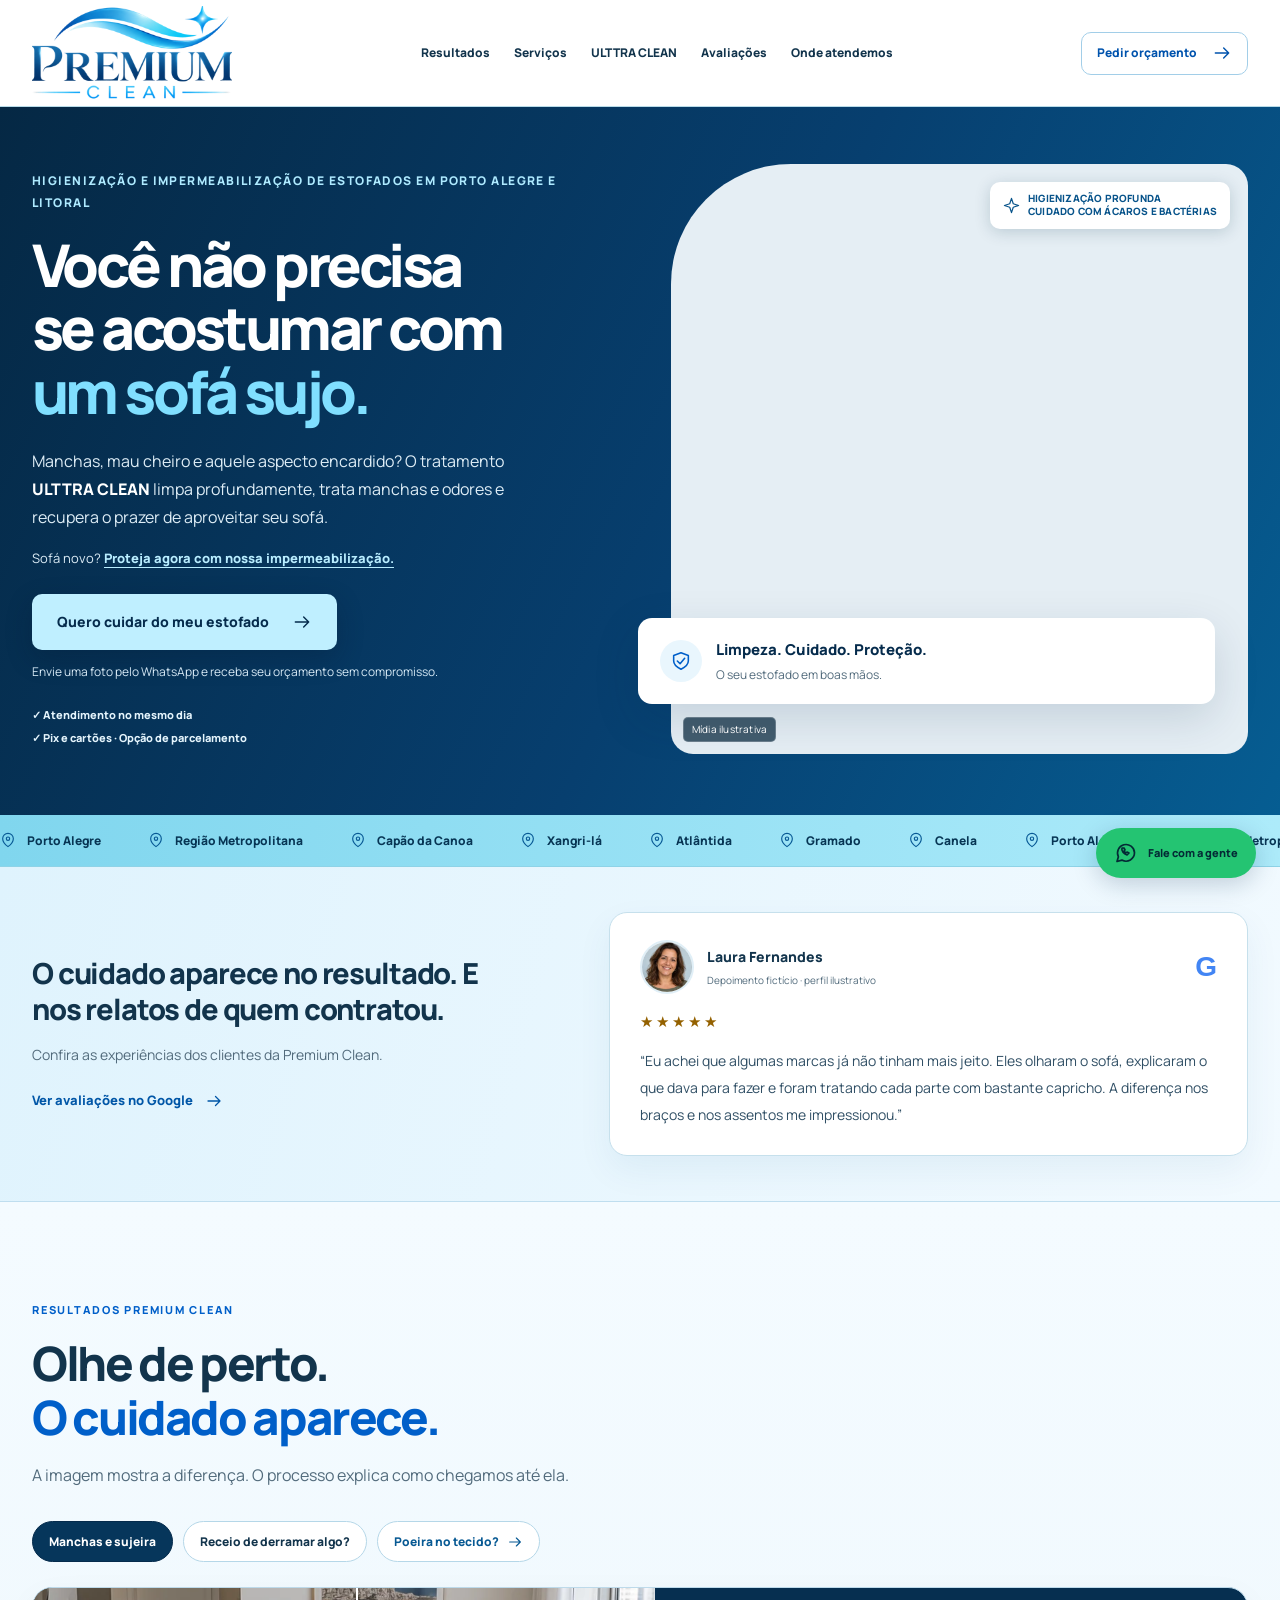
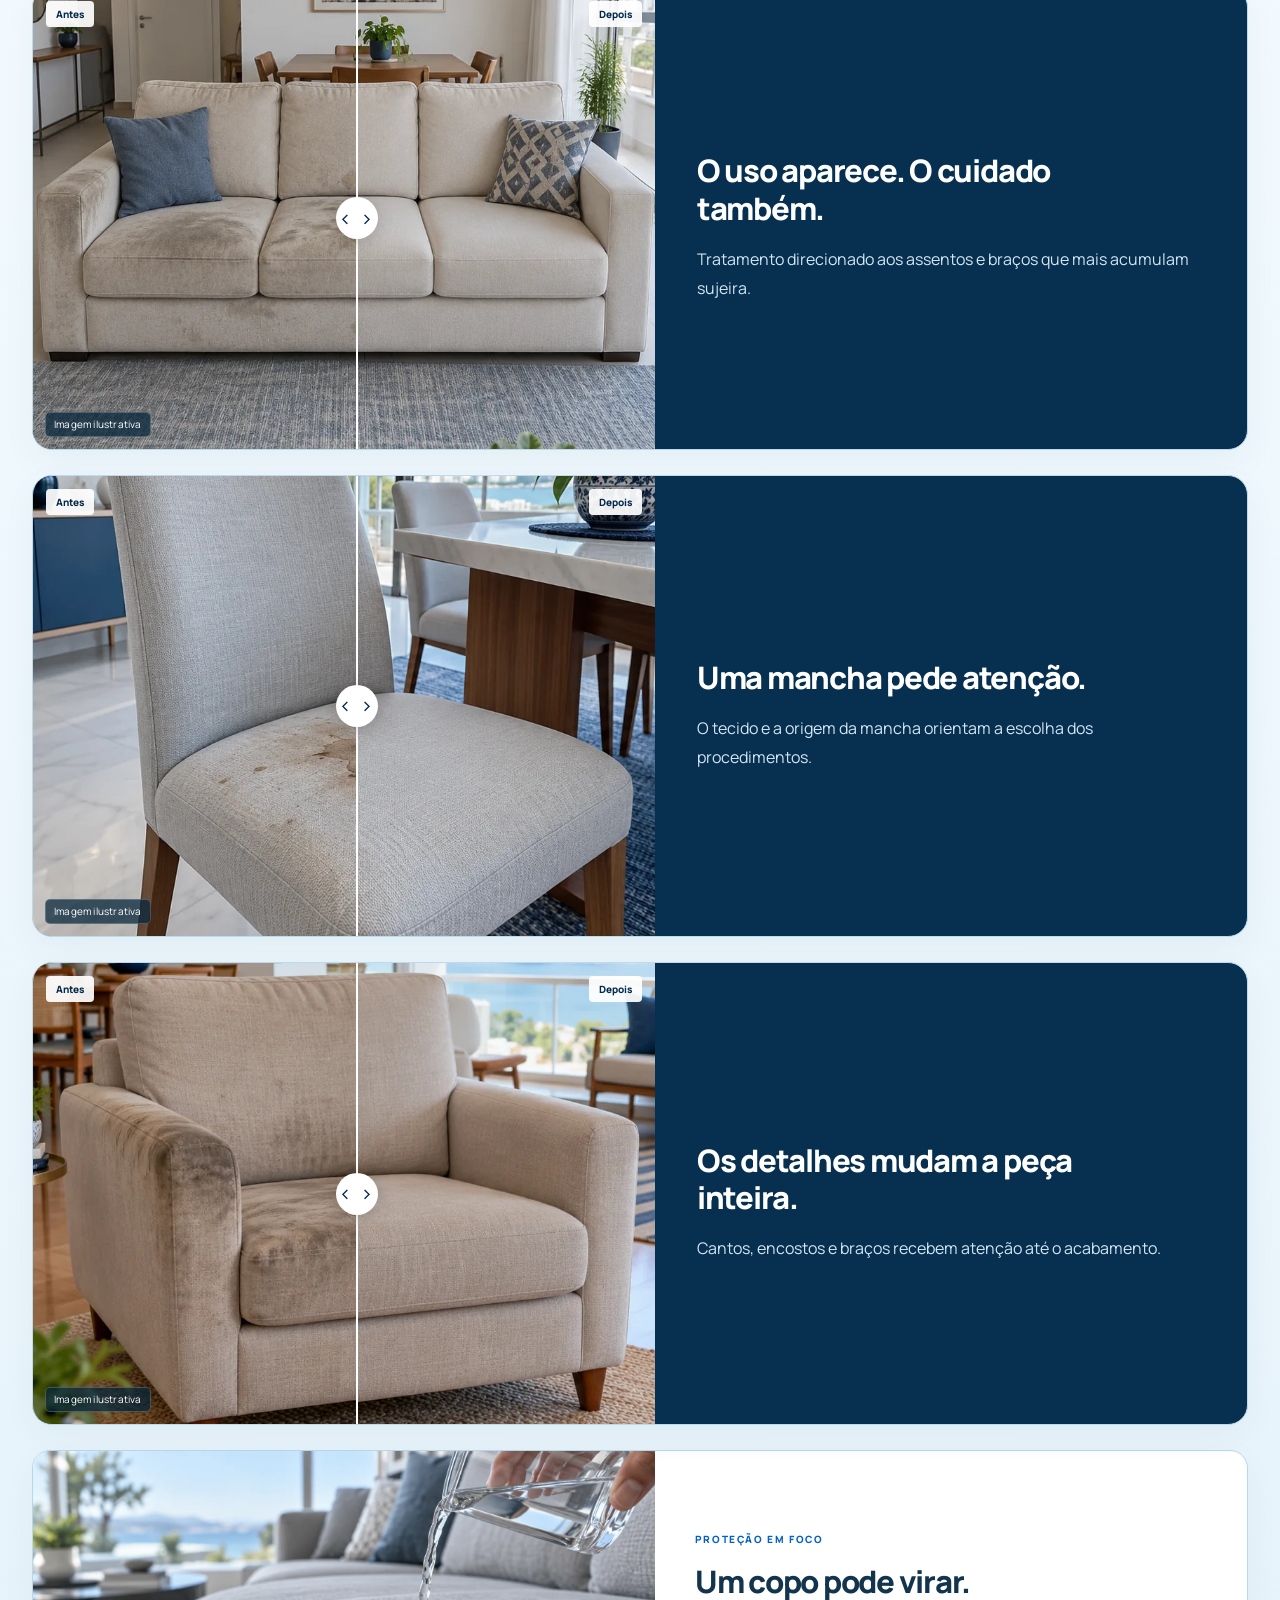
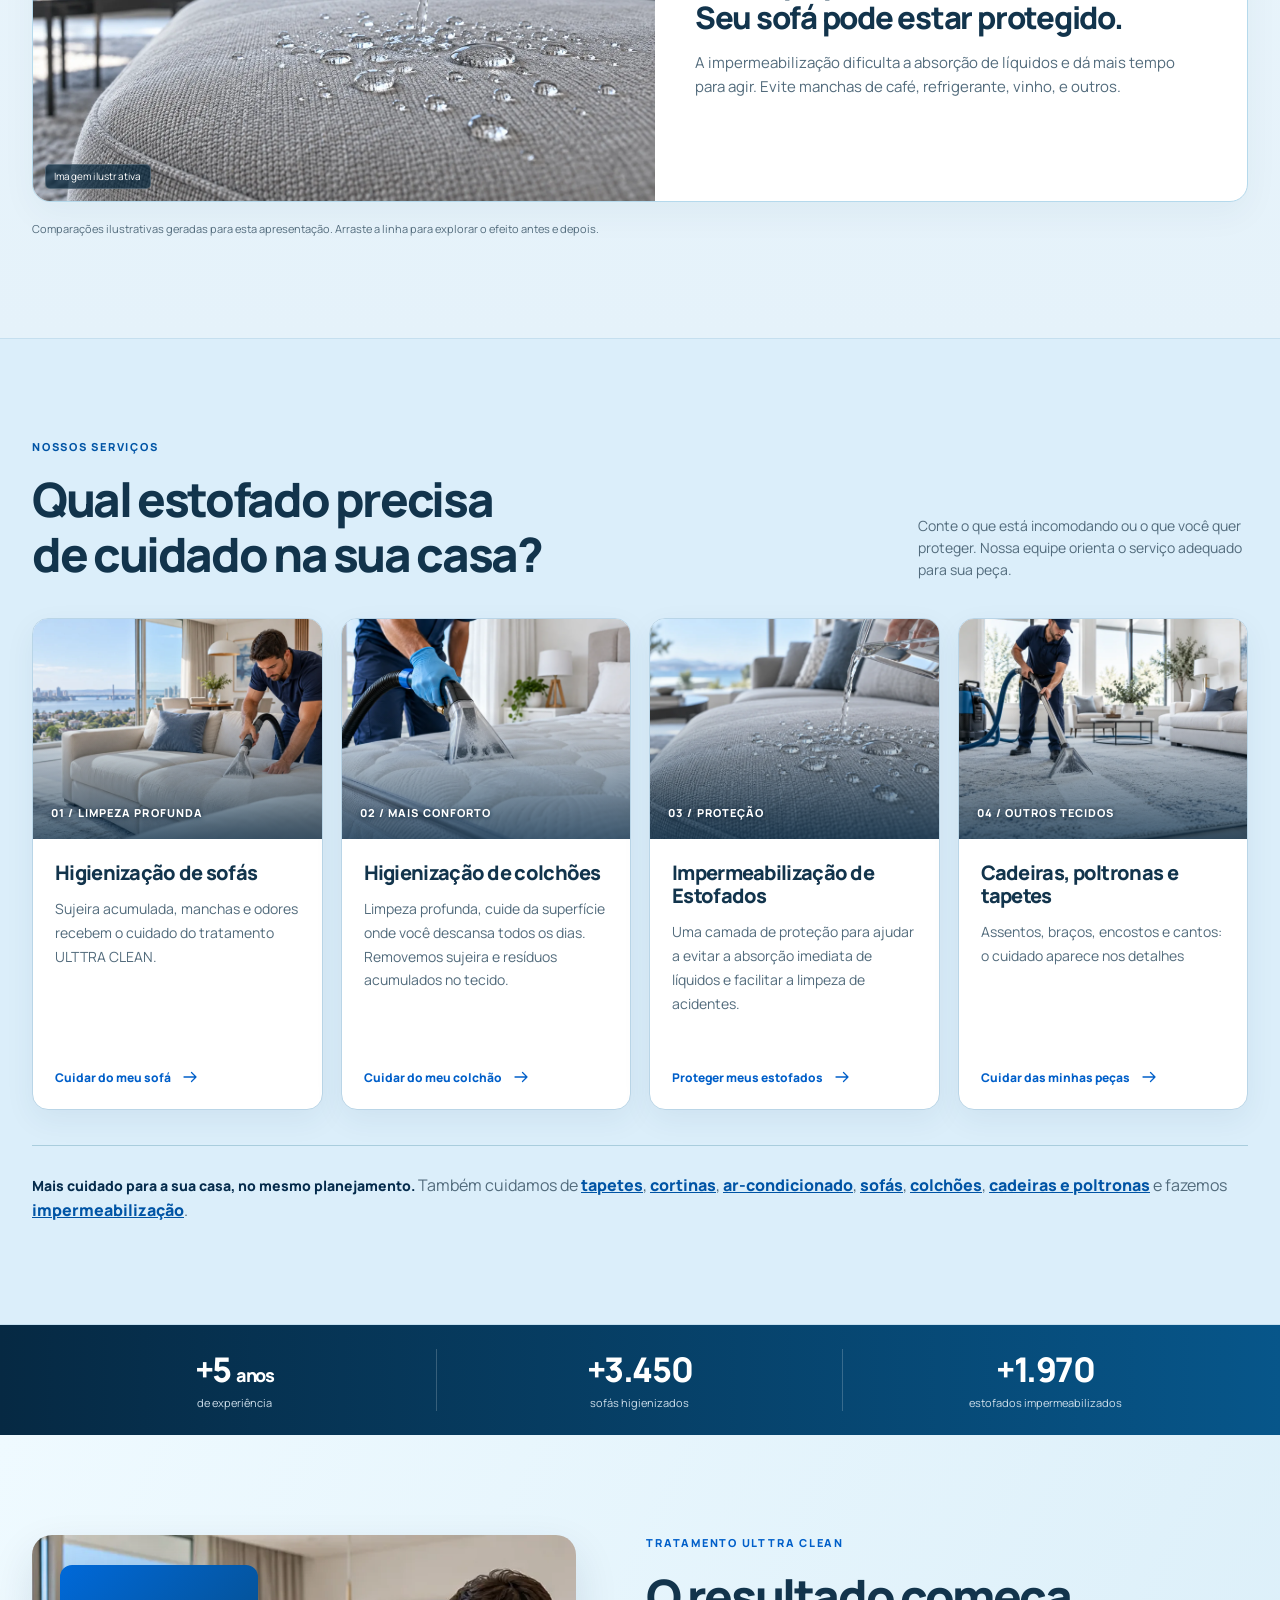
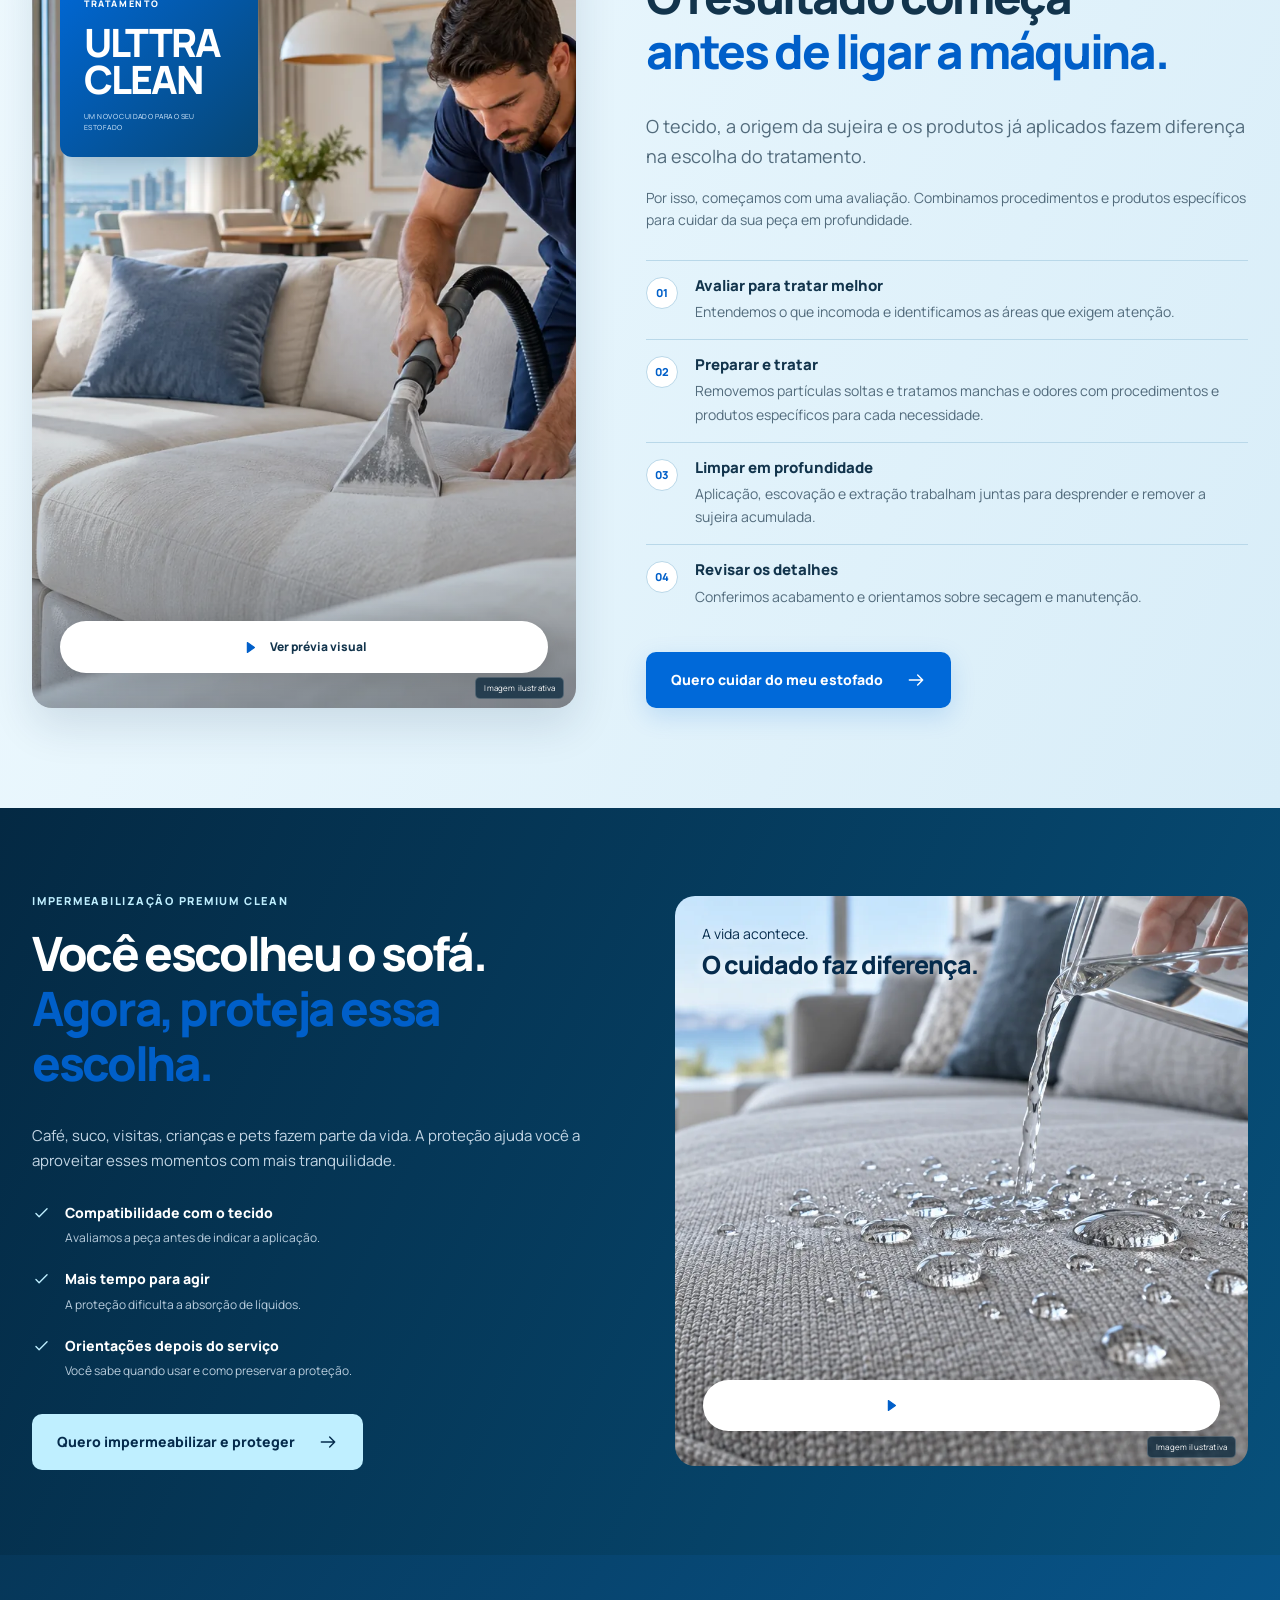
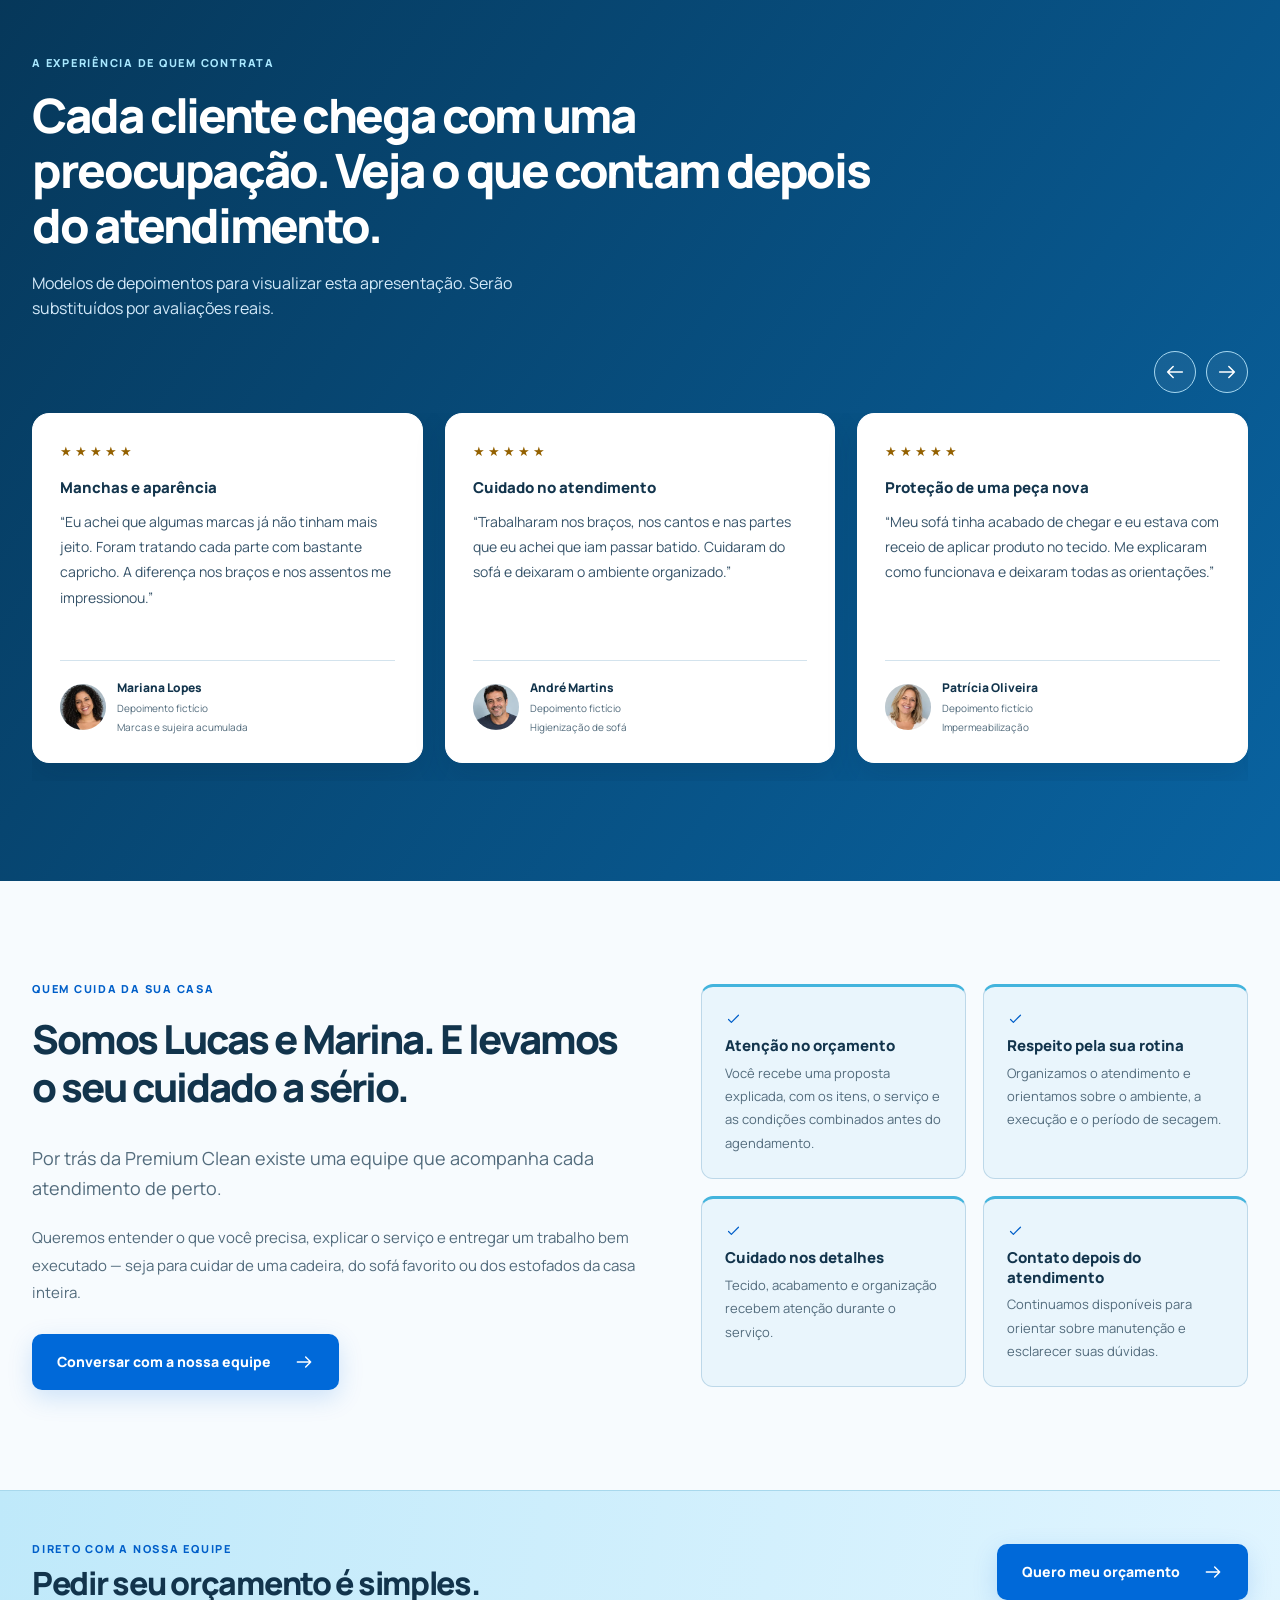
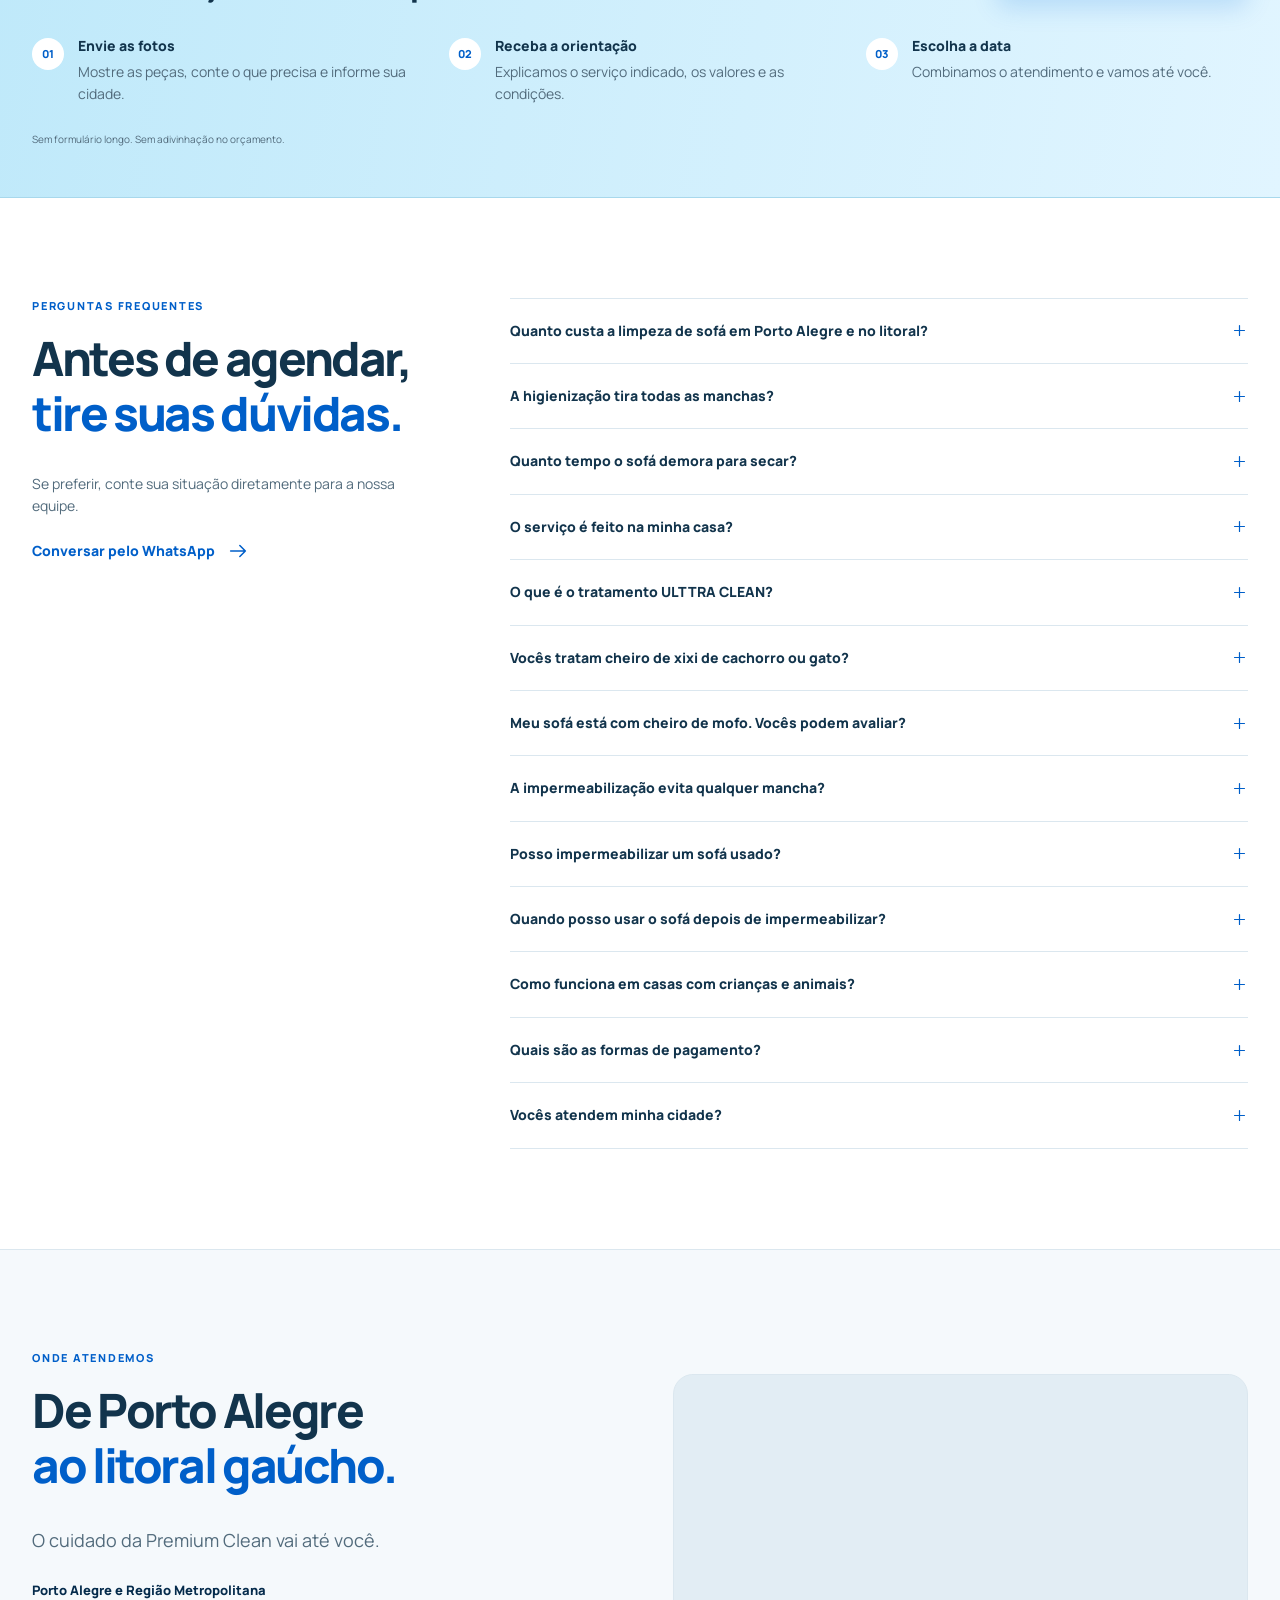
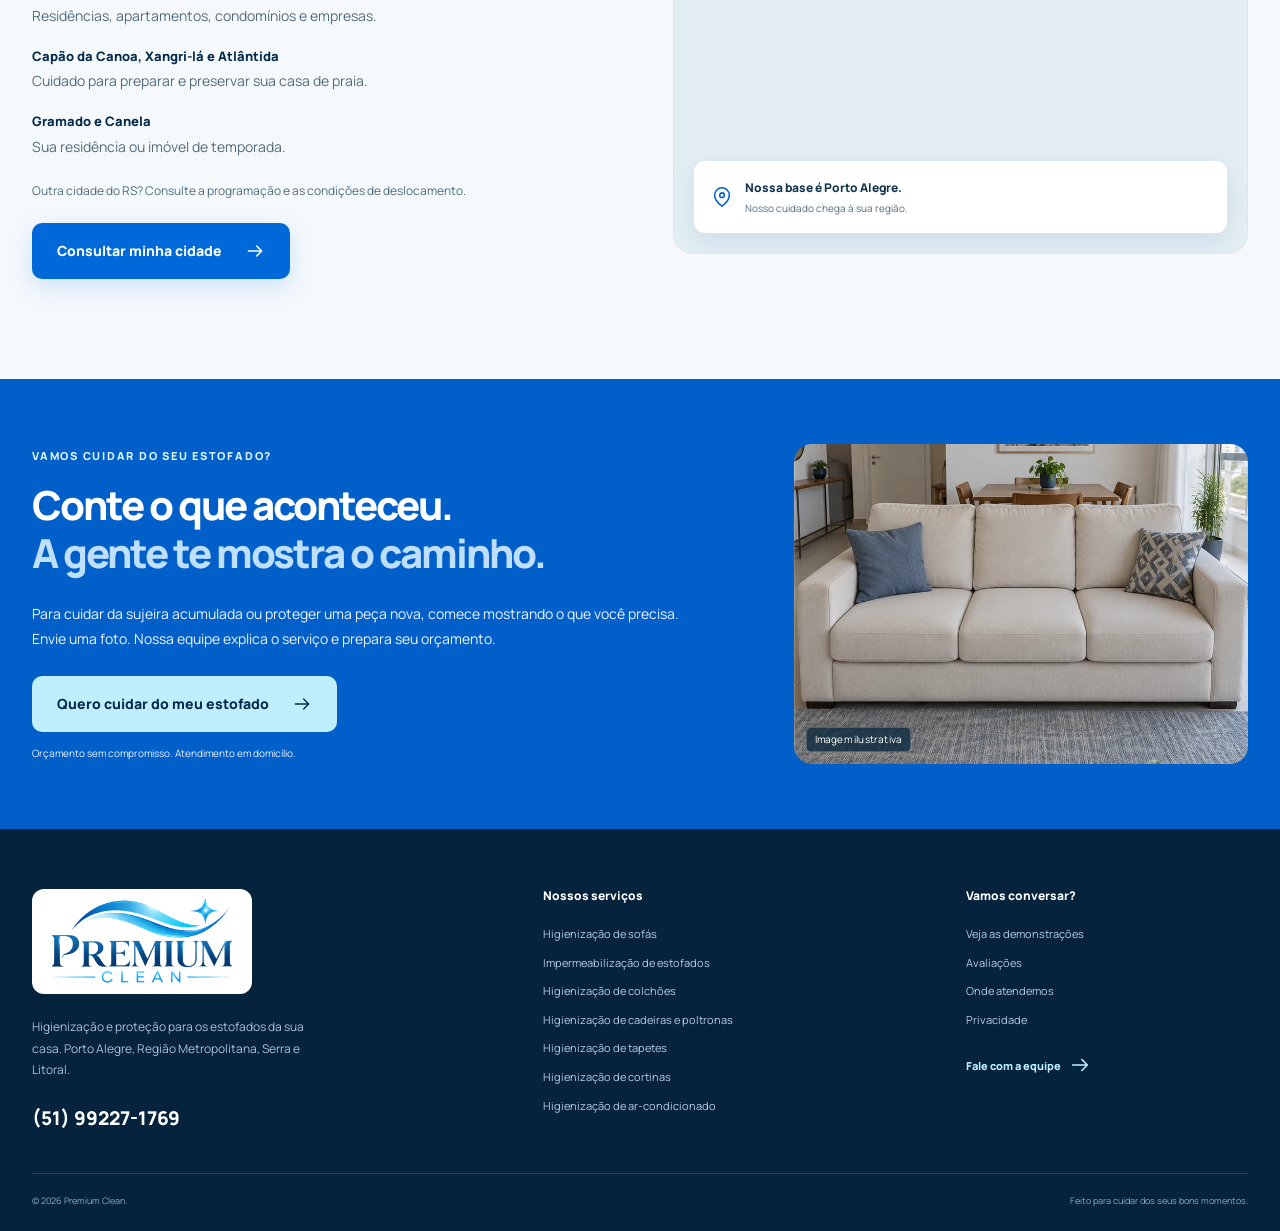
==== commit 4cae4981: "Add files via upload" ====
--- a/index.html
+++ b/index.html
@@ -1 +1 @@
-<!doctype html><html lang="pt-BR"><head><meta charset="utf-8"><meta name="viewport" content="width=device-width, initial-scale=1"><meta name="theme-color" content="#075be8"><title>Higienização de Estofados em Porto Alegre e Litoral | Premium Clean</title><meta name="description" content="Limpeza de sofás, colchões e cadeiras com ULTTRA CLEAN e impermeabilização. Porto Alegre e Litoral Gaúcho. Peça seu orçamento."><link rel="canonical" href="https://lorensatto.github.io/premiumclean2/"><meta property="og:type" content="website"><meta property="og:locale" content="pt_BR"><meta property="og:title" content="Higienização de Estofados em Porto Alegre e Litoral | Premium Clean"><meta property="og:description" content="Limpeza de sofás, colchões e cadeiras com ULTTRA CLEAN e impermeabilização. Porto Alegre e Litoral Gaúcho. Peça seu orçamento."><meta property="og:url" content="https://lorensatto.github.io/premiumclean2/"><meta property="og:image" content="https://lorensatto.github.io/premiumclean2/higienizacao-sofa.webp"><meta name="twitter:card" content="summary_large_image"><link rel="icon" type="image/png" href="pc-favicon.png"><link rel="apple-touch-icon" href="pc-favicon.png"><link rel="preload" href="pc-manrope-800.woff2" as="font" type="font/woff2" crossorigin><link rel="stylesheet" href="pc-styles.css?v=20261026-2"><script type="application/ld+json">{"@context": "https://schema.org", "@type": "LocalBusiness", "@id": "https://lorensatto.github.io/premiumclean2/#empresa", "name": "Premium Clean", "url": "https://lorensatto.github.io/premiumclean2/", "telephone": "+55-51-99227-1769", "description": "Higienização e impermeabilização de estofados em Porto Alegre e no Litoral Gaúcho", "areaServed": ["Porto Alegre", "Região Metropolitana de Porto Alegre", "Capão da Canoa", "Xangri-lá", "Atlântida", "Gramado", "Canela"], "logo": "https://lorensatto.github.io/premiumclean2/pc-logo.webp"}</script></head><body><a href="#conteudo" class="skip">Pular para o conteúdo</a><header class="header"><div class="wrap nav"><a class="brand" href="index.html"><img class="brand-logo" src="pc-logo.webp" alt="Premium Clean — Higienização e proteção de estofados" width="200" height="95"></a><nav id="navigation" aria-label="Menu principal"><a href="index.html#resultados">Resultados</a><a href="index.html#servicos">Serviços</a><a href="index.html#ulttra">ULTTRA CLEAN</a><a href="index.html#avaliacoes">Avaliações</a><a href="index.html#regioes">Onde atendemos</a></nav><a class="btn btn-outline nav-button" href="https://wa.me/5551992271769?text=Ol%C3%A1%2C%20tudo%20bem%3F%20Vim%20pelo%20site%20e%20gostaria%20de%20higienizar%20meus%20estofados%21" data-wa="geral">Pedir orçamento<svg class="icon" viewBox="0 0 24 24" fill="none" stroke="currentColor" stroke-width="1.7" stroke-linecap="round" stroke-linejoin="round" aria-hidden="true"><path d="M4 12h16M14 6l6 6-6 6"/></svg></a><button class="menu-button" aria-controls="navigation" aria-expanded="false" aria-label="Abrir menu"><svg class="icon" viewBox="0 0 24 24" fill="none" stroke="currentColor" stroke-width="1.7" stroke-linecap="round" stroke-linejoin="round" aria-hidden="true"><path d="M4 7h16M4 12h16M4 17h16"/></svg></button></div></header><main id="conteudo"><section class="hero" id="inicio"><div class="wrap hero-grid"><div class="hero-copy"><span class="eyebrow hero-location">HIGIENIZAÇÃO E IMPERMEABILIZAÇÃO DE ESTOFADOS EM PORTO ALEGRE</span><h1>Você não precisa<br>se acostumar com<br><span>um sofá sujo.</span></h1><p class="hero-lead">Manchas, mau cheiro e aquele aspecto encardido? O tratamento <strong>ULTTRA CLEAN</strong> limpa profundamente, trata manchas e odores e recupera o prazer de aproveitar seu sofá.</p><p class="hero-protect">Sofá novo? <a href="impermeabilizacao-de-estofados.html">Proteja desde agora com nossa impermeabilização.</a></p><a class="btn btn-blue" href="https://wa.me/5551992271769?text=Ol%C3%A1%2C%20tudo%20bem%3F%20Vim%20pelo%20site%20e%20gostaria%20de%20higienizar%20meus%20estofados%21" data-wa="geral">Quero cuidar do meu estofado<svg class="icon" viewBox="0 0 24 24" fill="none" stroke="currentColor" stroke-width="1.7" stroke-linecap="round" stroke-linejoin="round" aria-hidden="true"><path d="M4 12h16M14 6l6 6-6 6"/></svg></a><p class="microcopy">Envie uma foto pelo WhatsApp e receba seu orçamento sem compromisso.</p><div class="hero-features"><span>Atendimento em domicílio · Cuidado com cada tecido · Acompanhamento após o serviço</span></div></div><div class="hero-media"><img src="higienizacao-sofa.webp" alt="Imagem ilustrativa de higienização profissional de sofá" width="1600" height="1000" class="hero-poster" loading="eager" srcset="higienizacao-sofa-mobile.webp 800w, higienizacao-sofa.webp 1600w" sizes="(max-width: 600px) calc(100vw - 36px), 590px" decoding="async" fetchpriority="high"><video class="hero-video" muted loop playsinline preload="none" data-src="pc-hero.mp4" aria-label="Prévia visual ilustrativa da higienização"></video><span class="media-tag"><svg class="icon" viewBox="0 0 24 24" fill="none" stroke="currentColor" stroke-width="1.7" stroke-linecap="round" stroke-linejoin="round" aria-hidden="true"><path d="m12 2 2.5 7.5L22 12l-7.5 2.5L12 22l-2.5-7.5L2 12l7.5-2.5Z"/></svg>CUIDADO QUE FAZ DIFERENÇA</span><span class="image-label">Mídia ilustrativa</span><div class="hero-float"><span class="float-icon"><svg class="icon" viewBox="0 0 24 24" fill="none" stroke="currentColor" stroke-width="1.7" stroke-linecap="round" stroke-linejoin="round" aria-hidden="true"><path d="m12 3 8 3v6c0 5-8 9-8 9s-8-4-8-9V6Z"/><path d="m8 12 3 3 5-6"/></svg></span><div><b>Limpeza. Cuidado. Proteção.</b><span>O seu estofado em boas mãos.</span></div></div><button class="video-toggle" aria-label="Pausar animação de fundo">Ⅱ</button></div></div></section><div class="region-band" aria-label="Atendemos Porto Alegre, região metropolitana, litoral e serra"><div class="region-track"><div><span><svg class="icon" viewBox="0 0 24 24" fill="none" stroke="currentColor" stroke-width="1.7" stroke-linecap="round" stroke-linejoin="round" aria-hidden="true"><path d="M20 10c0 6-8 12-8 12S4 16 4 10a8 8 0 1 1 16 0Z"/><circle cx="12" cy="10" r="2.5"/></svg>Porto Alegre</span><span><svg class="icon" viewBox="0 0 24 24" fill="none" stroke="currentColor" stroke-width="1.7" stroke-linecap="round" stroke-linejoin="round" aria-hidden="true"><path d="M20 10c0 6-8 12-8 12S4 16 4 10a8 8 0 1 1 16 0Z"/><circle cx="12" cy="10" r="2.5"/></svg>Região Metropolitana</span><span><svg class="icon" viewBox="0 0 24 24" fill="none" stroke="currentColor" stroke-width="1.7" stroke-linecap="round" stroke-linejoin="round" aria-hidden="true"><path d="M20 10c0 6-8 12-8 12S4 16 4 10a8 8 0 1 1 16 0Z"/><circle cx="12" cy="10" r="2.5"/></svg>Capão da Canoa</span><span><svg class="icon" viewBox="0 0 24 24" fill="none" stroke="currentColor" stroke-width="1.7" stroke-linecap="round" stroke-linejoin="round" aria-hidden="true"><path d="M20 10c0 6-8 12-8 12S4 16 4 10a8 8 0 1 1 16 0Z"/><circle cx="12" cy="10" r="2.5"/></svg>Xangri-lá</span><span><svg class="icon" viewBox="0 0 24 24" fill="none" stroke="currentColor" stroke-width="1.7" stroke-linecap="round" stroke-linejoin="round" aria-hidden="true"><path d="M20 10c0 6-8 12-8 12S4 16 4 10a8 8 0 1 1 16 0Z"/><circle cx="12" cy="10" r="2.5"/></svg>Atlântida</span><span><svg class="icon" viewBox="0 0 24 24" fill="none" stroke="currentColor" stroke-width="1.7" stroke-linecap="round" stroke-linejoin="round" aria-hidden="true"><path d="M20 10c0 6-8 12-8 12S4 16 4 10a8 8 0 1 1 16 0Z"/><circle cx="12" cy="10" r="2.5"/></svg>Gramado</span><span><svg class="icon" viewBox="0 0 24 24" fill="none" stroke="currentColor" stroke-width="1.7" stroke-linecap="round" stroke-linejoin="round" aria-hidden="true"><path d="M20 10c0 6-8 12-8 12S4 16 4 10a8 8 0 1 1 16 0Z"/><circle cx="12" cy="10" r="2.5"/></svg>Canela</span></div><div aria-hidden="true"><span><svg class="icon" viewBox="0 0 24 24" fill="none" stroke="currentColor" stroke-width="1.7" stroke-linecap="round" stroke-linejoin="round" aria-hidden="true"><path d="M20 10c0 6-8 12-8 12S4 16 4 10a8 8 0 1 1 16 0Z"/><circle cx="12" cy="10" r="2.5"/></svg>Porto Alegre</span><span><svg class="icon" viewBox="0 0 24 24" fill="none" stroke="currentColor" stroke-width="1.7" stroke-linecap="round" stroke-linejoin="round" aria-hidden="true"><path d="M20 10c0 6-8 12-8 12S4 16 4 10a8 8 0 1 1 16 0Z"/><circle cx="12" cy="10" r="2.5"/></svg>Região Metropolitana</span><span><svg class="icon" viewBox="0 0 24 24" fill="none" stroke="currentColor" stroke-width="1.7" stroke-linecap="round" stroke-linejoin="round" aria-hidden="true"><path d="M20 10c0 6-8 12-8 12S4 16 4 10a8 8 0 1 1 16 0Z"/><circle cx="12" cy="10" r="2.5"/></svg>Capão da Canoa</span><span><svg class="icon" viewBox="0 0 24 24" fill="none" stroke="currentColor" stroke-width="1.7" stroke-linecap="round" stroke-linejoin="round" aria-hidden="true"><path d="M20 10c0 6-8 12-8 12S4 16 4 10a8 8 0 1 1 16 0Z"/><circle cx="12" cy="10" r="2.5"/></svg>Xangri-lá</span><span><svg class="icon" viewBox="0 0 24 24" fill="none" stroke="currentColor" stroke-width="1.7" stroke-linecap="round" stroke-linejoin="round" aria-hidden="true"><path d="M20 10c0 6-8 12-8 12S4 16 4 10a8 8 0 1 1 16 0Z"/><circle cx="12" cy="10" r="2.5"/></svg>Atlântida</span><span><svg class="icon" viewBox="0 0 24 24" fill="none" stroke="currentColor" stroke-width="1.7" stroke-linecap="round" stroke-linejoin="round" aria-hidden="true"><path d="M20 10c0 6-8 12-8 12S4 16 4 10a8 8 0 1 1 16 0Z"/><circle cx="12" cy="10" r="2.5"/></svg>Gramado</span><span><svg class="icon" viewBox="0 0 24 24" fill="none" stroke="currentColor" stroke-width="1.7" stroke-linecap="round" stroke-linejoin="round" aria-hidden="true"><path d="M20 10c0 6-8 12-8 12S4 16 4 10a8 8 0 1 1 16 0Z"/><circle cx="12" cy="10" r="2.5"/></svg>Canela</span></div></div></div><section class="trust-strip"><div class="wrap trust-grid"><div class="trust-intro"><h2>O cuidado aparece no resultado. E nos relatos de quem contratou.</h2><p>Confira as experiências dos clientes da Premium Clean.</p><a class="trust-google" href="https://www.google.com/maps/search/?api=1&amp;query=Premium%20Clean%20Porto%20Alegre" target="_blank" rel="noopener noreferrer">Ver avaliações no Google <svg class="icon" viewBox="0 0 24 24" fill="none" stroke="currentColor" stroke-width="1.7" stroke-linecap="round" stroke-linejoin="round" aria-hidden="true"><path d="M4 12h16M14 6l6 6-6 6"/></svg></a></div><article class="featured-review"><div class="featured-review-top"><div class="review-identity"><img src="pc-cliente-1.webp" alt="Retrato fictício de Laura Fernandes" width="72" height="72" loading="lazy"><div><b>Laura Fernandes</b><small>Depoimento fictício · perfil ilustrativo</small></div></div><span class="google-g" aria-hidden="true">G</span></div><span class="stars" aria-label="Cinco estrelas ilustrativas">★★★★★</span><blockquote>“Eu achei que algumas marcas já não tinham mais jeito. Eles olharam o sofá, explicaram o que dava para fazer e foram tratando cada parte com bastante capricho. A diferença nos braços e nos assentos me impressionou.”</blockquote></article></div></section><section class="section results" id="resultados"><div class="wrap"><div class="section-title "><span class="eyebrow">RESULTADOS PREMIUM CLEAN</span><h2>Olhe de perto.<br><span>O cuidado aparece.</span></h2><p>A imagem mostra a diferença. O processo explica como chegamos até ela.</p></div><div class="need-tabs" role="group" aria-label="Veja a demonstração para sua necessidade"><button class="active" data-filter="higienizacao" aria-pressed="true">Manchas e sujeira</button><button data-filter="impermeabilizacao" aria-pressed="false">Receio de derramar algo?</button><a href="higienizacao-de-colchoes.html">Poeira no tecido?<svg class="icon" viewBox="0 0 24 24" fill="none" stroke="currentColor" stroke-width="1.7" stroke-linecap="round" stroke-linejoin="round" aria-hidden="true"><path d="M4 12h16M14 6l6 6-6 6"/></svg></a></div><div id="result-clean" class="result-grid"><article class="result-card"><div class="comparison" style="--position:52%"><div class="compare-layer compare-after"><img src="pc-antes-depois-sofa.webp" alt="Ilustração da peça após a limpeza" width="1600" height="1000" class="" loading="lazy" decoding="async"></div><div class="compare-layer compare-before"><img src="pc-antes-depois-sofa.webp" alt="Ilustração da peça antes da limpeza" width="1600" height="1000" class="" loading="lazy" decoding="async"></div><span class="compare-label before">Antes</span><span class="compare-label after">Depois</span><div class="compare-handle">‹ ›</div><input type="range" min="0" max="100" value="52" aria-label="Comparar antes e depois: O uso aparece. O cuidado também."><span class="image-label">Imagem ilustrativa</span></div><div class="result-text"><span class="mini-label">DEMONSTRAÇÃO 01</span><h3>O uso aparece. O cuidado também.</h3><p>Tratamento direcionado aos assentos e braços que mais acumulam sujeira.</p></div></article><article class="result-card"><div class="comparison" style="--position:52%"><div class="compare-layer compare-after"><img src="pc-antes-depois-cadeira.webp" alt="Ilustração da peça após a limpeza" width="1600" height="1000" class="" loading="lazy" decoding="async"></div><div class="compare-layer compare-before"><img src="pc-antes-depois-cadeira.webp" alt="Ilustração da peça antes da limpeza" width="1600" height="1000" class="" loading="lazy" decoding="async"></div><span class="compare-label before">Antes</span><span class="compare-label after">Depois</span><div class="compare-handle">‹ ›</div><input type="range" min="0" max="100" value="52" aria-label="Comparar antes e depois: Uma mancha pede atenção."><span class="image-label">Imagem ilustrativa</span></div><div class="result-text"><span class="mini-label">DEMONSTRAÇÃO 02</span><h3>Uma mancha pede atenção.</h3><p>O tecido e a origem da mancha orientam a escolha dos procedimentos.</p></div></article><article class="result-card"><div class="comparison" style="--position:52%"><div class="compare-layer compare-after"><img src="pc-antes-depois-poltrona.webp" alt="Ilustração da peça após a limpeza" width="1600" height="1000" class="" loading="lazy" decoding="async"></div><div class="compare-layer compare-before"><img src="pc-antes-depois-poltrona.webp" alt="Ilustração da peça antes da limpeza" width="1600" height="1000" class="" loading="lazy" decoding="async"></div><span class="compare-label before">Antes</span><span class="compare-label after">Depois</span><div class="compare-handle">‹ ›</div><input type="range" min="0" max="100" value="52" aria-label="Comparar antes e depois: Os detalhes mudam a peça inteira."><span class="image-label">Imagem ilustrativa</span></div><div class="result-text"><span class="mini-label">DEMONSTRAÇÃO 03</span><h3>Os detalhes mudam a peça inteira.</h3><p>Cantos, encostos e braços recebem atenção até o acabamento.</p></div></article></div><div class="result-protection" id="result-protect"><div><img src="impermeabilizacao.webp" alt="Demonstração ilustrativa de gotas sobre tecido protegido" width="1600" height="1000" class="" loading="lazy" decoding="async"><span class="image-label">Imagem ilustrativa</span></div><div><span class="eyebrow">PROTEÇÃO EM FOCO</span><h3>Um copo pode virar.<br>Seu sofá pode estar protegido.</h3><p>A impermeabilização dificulta a absorção de líquidos e dá mais tempo para agir. Veja a prévia visual da proteção.</p></div></div><p class="section-footnote">Comparações ilustrativas geradas para esta apresentação. Arraste a linha para explorar o efeito antes e depois.</p></div></section><section class="section services" id="servicos"><div class="wrap"><div class="split-head"><div class="section-title "><span class="eyebrow">NOSSOS SERVIÇOS</span><h2>Qual estofado precisa<br>de cuidado na sua casa?</h2></div><p>Conte o que está incomodando ou o que você quer proteger. Nossa equipe orienta o serviço adequado para sua peça.</p></div><div class="service-grid"><article class="service-card"><a class="service-image" href="https://wa.me/5551992271769?text=Ol%C3%A1%2C%20tudo%20bem%3F%20Vim%20pelo%20site%20e%20gostaria%20de%20higienizar%20meus%20estofados%21" data-wa="higienizacao" aria-label="Pedir orçamento: Higienização de sofás"><img src="higienizacao-sofa.webp" alt="Imagem ilustrativa — Higienização de sofás" width="1600" height="1000" loading="lazy" decoding="async"><span class="service-number">01 / LIMPEZA PROFUNDA</span></a><div class="service-body"><h3><a href="https://wa.me/5551992271769?text=Ol%C3%A1%2C%20tudo%20bem%3F%20Vim%20pelo%20site%20e%20gostaria%20de%20higienizar%20meus%20estofados%21" data-wa="higienizacao">Higienização de sofás</a></h3><p>Sujeira acumulada, manchas e odores recebem o cuidado do tratamento ULTTRA CLEAN.</p><a class="service-link" href="https://wa.me/5551992271769?text=Ol%C3%A1%2C%20tudo%20bem%3F%20Vim%20pelo%20site%20e%20gostaria%20de%20higienizar%20meus%20estofados%21" data-wa="higienizacao">Cuidar do meu sofá<svg class="icon" viewBox="0 0 24 24" fill="none" stroke="currentColor" stroke-width="1.7" stroke-linecap="round" stroke-linejoin="round" aria-hidden="true"><path d="M4 12h16M14 6l6 6-6 6"/></svg></a></div></article><article class="service-card"><a class="service-image" href="https://wa.me/5551992271769?text=Ol%C3%A1%2C%20tudo%20bem%3F%20Vim%20pelo%20site%20e%20gostaria%20de%20higienizar%20meus%20estofados%21" data-wa="higienizacao" aria-label="Pedir orçamento: Higienização de colchões"><img src="higienizacao-colchao.webp" alt="Imagem ilustrativa — Higienização de colchões" width="1600" height="1000" loading="lazy" decoding="async"><span class="service-number">02 / MAIS CONFORTO</span></a><div class="service-body"><h3><a href="https://wa.me/5551992271769?text=Ol%C3%A1%2C%20tudo%20bem%3F%20Vim%20pelo%20site%20e%20gostaria%20de%20higienizar%20meus%20estofados%21" data-wa="higienizacao">Higienização de colchões</a></h3><p>Limpeza profunda, cuide da superfície onde você descansa todos os dias. Removemos sujeira e resíduos acumulados no tecido.</p><a class="service-link" href="https://wa.me/5551992271769?text=Ol%C3%A1%2C%20tudo%20bem%3F%20Vim%20pelo%20site%20e%20gostaria%20de%20higienizar%20meus%20estofados%21" data-wa="higienizacao">Cuidar do meu colchão<svg class="icon" viewBox="0 0 24 24" fill="none" stroke="currentColor" stroke-width="1.7" stroke-linecap="round" stroke-linejoin="round" aria-hidden="true"><path d="M4 12h16M14 6l6 6-6 6"/></svg></a></div></article><article class="service-card"><a class="service-image" href="https://wa.me/5551992271769?text=Ol%C3%A1%2C%20tudo%20bem%3F%20Vim%20pelo%20site%20e%20gostaria%20de%20impermeabilizar%20meus%20estofados%21" data-wa="impermeabilizacao" aria-label="Pedir orçamento: Impermeabilização de Estofados"><img src="impermeabilizacao.webp" alt="Imagem ilustrativa — Impermeabilização de Estofados" width="1600" height="1000" loading="lazy" decoding="async"><span class="service-number">03 / PROTEÇÃO</span></a><div class="service-body"><h3><a href="https://wa.me/5551992271769?text=Ol%C3%A1%2C%20tudo%20bem%3F%20Vim%20pelo%20site%20e%20gostaria%20de%20impermeabilizar%20meus%20estofados%21" data-wa="impermeabilizacao">Impermeabilização de Estofados</a></h3><p>Uma camada de proteção para ajudar a evitar a absorção imediata de líquidos e facilitar a limpeza de acidentes.</p><a class="service-link" href="https://wa.me/5551992271769?text=Ol%C3%A1%2C%20tudo%20bem%3F%20Vim%20pelo%20site%20e%20gostaria%20de%20impermeabilizar%20meus%20estofados%21" data-wa="impermeabilizacao">Proteger meus estofados<svg class="icon" viewBox="0 0 24 24" fill="none" stroke="currentColor" stroke-width="1.7" stroke-linecap="round" stroke-linejoin="round" aria-hidden="true"><path d="M4 12h16M14 6l6 6-6 6"/></svg></a></div></article><article class="service-card"><a class="service-image" href="https://wa.me/5551992271769?text=Ol%C3%A1%2C%20tudo%20bem%3F%20Vim%20pelo%20site%20e%20gostaria%20de%20higienizar%20meus%20estofados%21" data-wa="higienizacao" aria-label="Pedir orçamento: Cadeiras, poltronas e tapetes"><img src="higienizacao-tapete.webp" alt="Imagem ilustrativa — Cadeiras, poltronas e tapetes" width="1600" height="1000" loading="lazy" decoding="async"><span class="service-number">04 / OUTROS TECIDOS</span></a><div class="service-body"><h3><a href="https://wa.me/5551992271769?text=Ol%C3%A1%2C%20tudo%20bem%3F%20Vim%20pelo%20site%20e%20gostaria%20de%20higienizar%20meus%20estofados%21" data-wa="higienizacao">Cadeiras, poltronas e tapetes</a></h3><p>Assentos, braços, encostos e cantos: o cuidado aparece nos detalhes</p><a class="service-link" href="https://wa.me/5551992271769?text=Ol%C3%A1%2C%20tudo%20bem%3F%20Vim%20pelo%20site%20e%20gostaria%20de%20higienizar%20meus%20estofados%21" data-wa="higienizacao">Cuidar das minhas peças<svg class="icon" viewBox="0 0 24 24" fill="none" stroke="currentColor" stroke-width="1.7" stroke-linecap="round" stroke-linejoin="round" aria-hidden="true"><path d="M4 12h16M14 6l6 6-6 6"/></svg></a></div></article></div><div class="other-services"><p><b>Mais cuidado para a sua casa, no mesmo planejamento.</b><span>Também cuidamos de tapetes, cortinas e ar-condicionado.</span></p><div><a href="higienizacao-de-tapetes.html">Tapetes<svg class="icon" viewBox="0 0 24 24" fill="none" stroke="currentColor" stroke-width="1.7" stroke-linecap="round" stroke-linejoin="round" aria-hidden="true"><path d="M4 12h16M14 6l6 6-6 6"/></svg></a><a href="higienizacao-de-cortinas.html">Cortinas<svg class="icon" viewBox="0 0 24 24" fill="none" stroke="currentColor" stroke-width="1.7" stroke-linecap="round" stroke-linejoin="round" aria-hidden="true"><path d="M4 12h16M14 6l6 6-6 6"/></svg></a><a href="higienizacao-de-ar-condicionado.html">Ar-condicionado<svg class="icon" viewBox="0 0 24 24" fill="none" stroke="currentColor" stroke-width="1.7" stroke-linecap="round" stroke-linejoin="round" aria-hidden="true"><path d="M4 12h16M14 6l6 6-6 6"/></svg></a></div></div><div class="service-details-links" aria-label="Informações sobre os serviços"><a href="higienizacao-de-sofas.html">Sobre a higienização de sofás<svg class="icon" viewBox="0 0 24 24" fill="none" stroke="currentColor" stroke-width="1.7" stroke-linecap="round" stroke-linejoin="round" aria-hidden="true"><path d="M4 12h16M14 6l6 6-6 6"/></svg></a><a href="higienizacao-de-colchoes.html">Sobre a higienização de colchões<svg class="icon" viewBox="0 0 24 24" fill="none" stroke="currentColor" stroke-width="1.7" stroke-linecap="round" stroke-linejoin="round" aria-hidden="true"><path d="M4 12h16M14 6l6 6-6 6"/></svg></a><a href="higienizacao-de-cadeiras-e-poltronas.html">Sobre cadeiras e poltronas<svg class="icon" viewBox="0 0 24 24" fill="none" stroke="currentColor" stroke-width="1.7" stroke-linecap="round" stroke-linejoin="round" aria-hidden="true"><path d="M4 12h16M14 6l6 6-6 6"/></svg></a><a href="impermeabilizacao-de-estofados.html">Sobre a impermeabilização<svg class="icon" viewBox="0 0 24 24" fill="none" stroke="currentColor" stroke-width="1.7" stroke-linecap="round" stroke-linejoin="round" aria-hidden="true"><path d="M4 12h16M14 6l6 6-6 6"/></svg></a></div></div></section><section class="numbers" aria-label="Experiência da Premium Clean"><div class="wrap number-grid"><div><strong>+5<span>anos</span></strong><small>de experiência</small></div><div><strong>+3.450</strong><small>sofás higienizados</small></div><div><strong>+1.970</strong><small>estofados impermeabilizados</small></div></div></section><section class="section treatment" id="ulttra"><div class="wrap treatment-grid"><div class="treatment-photo"><img src="higienizacao-sofa.webp" alt="Imagem ilustrativa de extração durante a higienização" width="1600" height="1000" class="" loading="lazy" decoding="async"><span class="image-label">Imagem ilustrativa</span><div class="ulttra-stamp"><span>TRATAMENTO</span><b>ULTTRA<br>CLEAN</b><small>UM NOVO CUIDADO PARA O SEU ESTOFADO</small></div><button class="video-pill" data-video="pc-hero.mp4"><svg class="icon" viewBox="0 0 24 24" fill="none" stroke="currentColor" stroke-width="1.7" stroke-linecap="round" stroke-linejoin="round" aria-hidden="true"><path d="m9 5 10 7-10 7z"/></svg>Ver prévia visual</button></div><div><div class="section-title "><span class="eyebrow">TRATAMENTO ULTTRA CLEAN</span><h2>O resultado começa<br><span>antes de ligar a máquina.</span></h2></div><p class="lead">O tecido, a origem da sujeira e os produtos já aplicados fazem diferença na escolha do tratamento.</p><p>Por isso, começamos com uma avaliação. Combinamos procedimentos e produtos específicos para cuidar da sua peça em profundidade.</p><ol class="process-steps"><li><span>01</span><div><h3>Avaliar para tratar melhor</h3><p>Entendemos o que incomoda e identificamos as áreas que exigem atenção.</p></div></li><li><span>02</span><div><h3>Preparar e tratar</h3><p>Removemos partículas soltas e tratamos manchas e odores com procedimentos e produtos específicos para cada necessidade.</p></div></li><li><span>03</span><div><h3>Limpar em profundidade</h3><p>Aplicação, escovação e extração trabalham juntas para desprender e remover a sujeira acumulada.</p></div></li><li><span>04</span><div><h3>Revisar os detalhes</h3><p>Conferimos acabamento e orientamos sobre secagem e manutenção.</p></div></li></ol><a class="btn btn-blue" href="https://wa.me/5551992271769?text=Ol%C3%A1%2C%20tudo%20bem%3F%20Vim%20pelo%20site%20e%20gostaria%20de%20higienizar%20meus%20estofados%21" data-wa="geral">Quero cuidar do meu estofado<svg class="icon" viewBox="0 0 24 24" fill="none" stroke="currentColor" stroke-width="1.7" stroke-linecap="round" stroke-linejoin="round" aria-hidden="true"><path d="M4 12h16M14 6l6 6-6 6"/></svg></a></div></div></section><section class="protection-section" id="protecao"><div class="wrap protection-grid"><div><div class="section-title light-title"><span class="eyebrow">IMPERMEABILIZAÇÃO PREMIUM CLEAN</span><h2>Você escolheu o sofá.<br><span>Agora, proteja essa escolha.</span></h2></div><p class="lead">Café, suco, visitas, crianças e pets fazem parte da vida. A proteção ajuda você a aproveitar esses momentos com mais tranquilidade.</p><ul class="feature-list"><li><svg class="icon" viewBox="0 0 24 24" fill="none" stroke="currentColor" stroke-width="1.7" stroke-linecap="round" stroke-linejoin="round" aria-hidden="true"><path d="m5 12 4 4L19 6"/></svg><span><b>Compatibilidade com o tecido</b>Avaliamos a peça antes de indicar a aplicação.</span></li><li><svg class="icon" viewBox="0 0 24 24" fill="none" stroke="currentColor" stroke-width="1.7" stroke-linecap="round" stroke-linejoin="round" aria-hidden="true"><path d="m5 12 4 4L19 6"/></svg><span><b>Mais tempo para agir</b>A proteção dificulta a absorção de líquidos.</span></li><li><svg class="icon" viewBox="0 0 24 24" fill="none" stroke="currentColor" stroke-width="1.7" stroke-linecap="round" stroke-linejoin="round" aria-hidden="true"><path d="m5 12 4 4L19 6"/></svg><span><b>Orientações depois do serviço</b>Você sabe quando usar e como preservar a proteção.</span></li></ul><a class="btn btn-lime" href="https://wa.me/5551992271769?text=Ol%C3%A1%2C%20tudo%20bem%3F%20Vim%20pelo%20site%20e%20gostaria%20de%20impermeabilizar%20meus%20estofados%21" data-wa="impermeabilização">Quero impermeabilizar e proteger<svg class="icon" viewBox="0 0 24 24" fill="none" stroke="currentColor" stroke-width="1.7" stroke-linecap="round" stroke-linejoin="round" aria-hidden="true"><path d="M4 12h16M14 6l6 6-6 6"/></svg></a></div><div class="protect-photo"><img src="impermeabilizacao.webp" alt="Ilustração de água formando gotas sobre tecido impermeabilizado" width="1600" height="1000" class="" loading="lazy" decoding="async"><span class="image-label">Imagem ilustrativa</span><button class="video-pill" data-video="pc-protecao.mp4"><svg class="icon" viewBox="0 0 24 24" fill="none" stroke="currentColor" stroke-width="1.7" stroke-linecap="round" stroke-linejoin="round" aria-hidden="true"><path d="m9 5 10 7-10 7z"/></svg>Ver prévia da proteção</button><span class="protect-caption">A vida acontece.<b>O cuidado faz diferença.</b></span></div></div></section><section class="section" id="avaliacoes"><div class="wrap"><div class="section-title "><span class="eyebrow">A EXPERIÊNCIA DE QUEM CONTRATA</span><h2>Cada cliente chega com uma preocupação. Veja o que contam depois do atendimento.</h2><p>Modelos de depoimentos para visualizar esta apresentação. Serão substituídos por avaliações reais.</p></div><div class="review-actions"><button class="prev" data-review-dir="-1" aria-label="Ver depoimentos anteriores"><svg class="icon" viewBox="0 0 24 24" fill="none" stroke="currentColor" stroke-width="1.7" stroke-linecap="round" stroke-linejoin="round" aria-hidden="true"><path d="M4 12h16M14 6l6 6-6 6"/></svg></button><button data-review-dir="1" aria-label="Ver próximos depoimentos"><svg class="icon" viewBox="0 0 24 24" fill="none" stroke="currentColor" stroke-width="1.7" stroke-linecap="round" stroke-linejoin="round" aria-hidden="true"><path d="M4 12h16M14 6l6 6-6 6"/></svg></button></div><div class="review-grid" tabindex="0" role="region" aria-label="Depoimentos fictícios para demonstração"><article class="review-card"><span class="stars" aria-label="Cinco estrelas ilustrativas">★★★★★</span><h3>Manchas e aparência</h3><blockquote>“Eu achei que algumas marcas já não tinham mais jeito. Foram tratando cada parte com bastante capricho. A diferença nos braços e nos assentos me impressionou.”</blockquote><div class="review-person"><img class="avatar-photo" src="pc-cliente-2.webp" alt="Retrato fictício de Mariana Lopes" width="48" height="48" loading="lazy"><div><b>Mariana Lopes</b><em>Depoimento fictício</em><small>Marcas e sujeira acumulada</small></div></div></article><article class="review-card"><span class="stars" aria-label="Cinco estrelas ilustrativas">★★★★★</span><h3>Cuidado no atendimento</h3><blockquote>“Trabalharam nos braços, nos cantos e nas partes que eu achei que iam passar batido. Cuidaram do sofá e deixaram o ambiente organizado.”</blockquote><div class="review-person"><img class="avatar-photo" src="pc-cliente-3.webp" alt="Retrato fictício de André Martins" width="48" height="48" loading="lazy"><div><b>André Martins</b><em>Depoimento fictício</em><small>Higienização de sofá</small></div></div></article><article class="review-card"><span class="stars" aria-label="Cinco estrelas ilustrativas">★★★★★</span><h3>Proteção de uma peça nova</h3><blockquote>“Meu sofá tinha acabado de chegar e eu estava com receio de aplicar produto no tecido. Me explicaram como funcionava e deixaram todas as orientações.”</blockquote><div class="review-person"><img class="avatar-photo" src="pc-cliente-4.webp" alt="Retrato fictício de Patrícia Oliveira" width="48" height="48" loading="lazy"><div><b>Patrícia Oliveira</b><em>Depoimento fictício</em><small>Impermeabilização</small></div></div></article><article class="review-card"><span class="stars" aria-label="Cinco estrelas ilustrativas">★★★★★</span><h3>Atendimento de várias peças</h3><blockquote>“Comecei pelo sofá e aproveitei para ver o colchão e as poltronas. Me explicaram o que cada peça precisava e os valores separados.”</blockquote><div class="review-person"><img class="avatar-photo" src="pc-cliente-5.webp" alt="Retrato fictício de Camila Souza" width="48" height="48" loading="lazy"><div><b>Camila Souza</b><em>Depoimento fictício</em><small>Cuidado com a casa</small></div></div></article><article class="review-card"><span class="stars" aria-label="Cinco estrelas ilustrativas">★★★★★</span><h3>Cuidado com a rotina da casa</h3><blockquote>“Sou do time das ‘ites’: rinite, sinusite… então sou bem chato com poeira em casa, hahaha. Aproveitei para cuidar do sofá, do colchão e das poltronas. Me explicaram os cuidados depois e como organizar a manutenção. Gostei de ter tudo bem orientado.”</blockquote><div class="review-person"><img class="avatar-photo" src="pc-cliente-6.webp" alt="Retrato fictício de Renato Almeida" width="48" height="48" loading="lazy"><div><b>Renato Almeida</b><em>Depoimento fictício</em><small>Manutenção dos estofados</small></div></div></article></div></div></section><section class="section team-section"><div class="wrap team-grid team-text-only"><div class="team-intro"><div class="section-title"><span class="eyebrow">QUEM CUIDA DA SUA CASA</span><h2>Somos Lucas e Marina. E levamos o seu cuidado a sério.</h2></div><p class="lead">Por trás da Premium Clean existe uma equipe que acompanha cada atendimento de perto.</p><p>Queremos entender o que você precisa, explicar o serviço e entregar um trabalho bem executado — seja para cuidar de uma cadeira, do sofá favorito ou dos estofados da casa inteira.</p><a class="btn btn-blue" data-wa="geral" href="https://wa.me/5551992271769?text=Ol%C3%A1%2C%20tudo%20bem%3F%20Vim%20pelo%20site%20e%20gostaria%20de%20higienizar%20meus%20estofados%21">Conversar com a nossa equipe<svg class="icon" viewBox="0 0 24 24" fill="none" stroke="currentColor" stroke-width="1.7" stroke-linecap="round" stroke-linejoin="round" aria-hidden="true"><path d="M4 12h16M14 6l6 6-6 6"/></svg></a></div><div class="commitment-grid"><div><svg class="icon" viewBox="0 0 24 24" fill="none" stroke="currentColor" stroke-width="1.7" stroke-linecap="round" stroke-linejoin="round" aria-hidden="true"><path d="m5 12 4 4L19 6"/></svg><h3>Atenção no orçamento</h3><p>Você recebe uma proposta explicada, com os itens, o serviço e as condições combinados antes do agendamento.</p></div><div><svg class="icon" viewBox="0 0 24 24" fill="none" stroke="currentColor" stroke-width="1.7" stroke-linecap="round" stroke-linejoin="round" aria-hidden="true"><path d="m5 12 4 4L19 6"/></svg><h3>Respeito pela sua rotina</h3><p>Organizamos o atendimento e orientamos sobre o ambiente, a execução e o período de secagem.</p></div><div><svg class="icon" viewBox="0 0 24 24" fill="none" stroke="currentColor" stroke-width="1.7" stroke-linecap="round" stroke-linejoin="round" aria-hidden="true"><path d="m5 12 4 4L19 6"/></svg><h3>Cuidado nos detalhes</h3><p>Tecido, acabamento e organização recebem atenção durante o serviço.</p></div><div><svg class="icon" viewBox="0 0 24 24" fill="none" stroke="currentColor" stroke-width="1.7" stroke-linecap="round" stroke-linejoin="round" aria-hidden="true"><path d="m5 12 4 4L19 6"/></svg><h3>Contato depois do atendimento</h3><p>Continuamos disponíveis para orientar sobre manutenção e esclarecer suas dúvidas.</p></div></div></div></section><section class="booking"><div class="wrap"><div class="booking-top"><div><span class="eyebrow">DIRETO COM A NOSSA EQUIPE</span><h2>Pedir seu orçamento é simples.</h2></div><a class="btn btn-blue" href="https://wa.me/5551992271769?text=Ol%C3%A1%2C%20tudo%20bem%3F%20Vim%20pelo%20site%20e%20gostaria%20de%20higienizar%20meus%20estofados%21" data-wa="geral">Quero meu orçamento<svg class="icon" viewBox="0 0 24 24" fill="none" stroke="currentColor" stroke-width="1.7" stroke-linecap="round" stroke-linejoin="round" aria-hidden="true"><path d="M4 12h16M14 6l6 6-6 6"/></svg></a></div><div class="booking-steps"><div><span>01</span><div><h3>Envie as fotos</h3><p>Mostre as peças, conte o que precisa e informe sua cidade.</p></div></div><div><span>02</span><div><h3>Receba a orientação</h3><p>Explicamos o serviço indicado, os valores e as condições.</p></div></div><div><span>03</span><div><h3>Escolha a data</h3><p>Combinamos o atendimento e vamos até você.</p></div></div></div><p class="booking-note">Sem formulário longo. Sem adivinhação no orçamento.</p></div></section><section class="section faq-section" id="duvidas"><div class="wrap faq-grid"><div class="faq-intro"><div class="section-title "><span class="eyebrow">PERGUNTAS FREQUENTES</span><h2>Antes de agendar,<br><span>tire suas dúvidas.</span></h2></div><p>Se preferir, conte sua situação diretamente para a nossa equipe.</p><a class="text-link" href="https://wa.me/5551992271769?text=Ol%C3%A1%2C%20tudo%20bem%3F%20Vim%20pelo%20site%20e%20gostaria%20de%20higienizar%20meus%20estofados%21" data-wa="geral">Conversar pelo WhatsApp<svg class="icon" viewBox="0 0 24 24" fill="none" stroke="currentColor" stroke-width="1.7" stroke-linecap="round" stroke-linejoin="round" aria-hidden="true"><path d="M4 12h16M14 6l6 6-6 6"/></svg></a></div><div class="faq-list"><details><summary>Quanto custa a limpeza de sofá em Porto Alegre e no litoral?<svg class="icon" viewBox="0 0 24 24" fill="none" stroke="currentColor" stroke-width="1.7" stroke-linecap="round" stroke-linejoin="round" aria-hidden="true"><path d="M12 5v14M5 12h14"/></svg></summary><p>O valor depende do tamanho, modelo, tecido, estado da peça e tratamentos necessários. Envie fotos e informe sua cidade pelo WhatsApp. Você recebe um orçamento com o serviço indicado e as condições antes de agendar.</p></details><details><summary>A higienização tira todas as manchas?<svg class="icon" viewBox="0 0 24 24" fill="none" stroke="currentColor" stroke-width="1.7" stroke-linecap="round" stroke-linejoin="round" aria-hidden="true"><path d="M12 5v14M5 12h14"/></svg></summary><p>Utilizamos tratamentos específicos, mas o resultado depende da origem da mancha, do tempo no tecido e de tentativas anteriores de limpeza. Nossa equipe avalia a peça e explica o que pode ser trabalhado.</p></details><details><summary>Quanto tempo o sofá demora para secar?<svg class="icon" viewBox="0 0 24 24" fill="none" stroke="currentColor" stroke-width="1.7" stroke-linecap="round" stroke-linejoin="round" aria-hidden="true"><path d="M12 5v14M5 12h14"/></svg></summary><p>A previsão habitual é de 8 a 10 horas, podendo variar conforme o tecido, o clima e a ventilação. Orientamos como favorecer a secagem e quando voltar a utilizar a peça.</p></details><details><summary>O serviço é feito na minha casa?<svg class="icon" viewBox="0 0 24 24" fill="none" stroke="currentColor" stroke-width="1.7" stroke-linecap="round" stroke-linejoin="round" aria-hidden="true"><path d="M12 5v14M5 12h14"/></svg></summary><p>Sim. Sofás, colchões, cadeiras e poltronas são atendidos no local. Para tapetes, cortinas e outros itens, explicamos a logística indicada durante o orçamento.</p></details><details><summary>O que é o tratamento ULTTRA CLEAN?<svg class="icon" viewBox="0 0 24 24" fill="none" stroke="currentColor" stroke-width="1.7" stroke-linecap="round" stroke-linejoin="round" aria-hidden="true"><path d="M12 5v14M5 12h14"/></svg></summary><p>É o processo de higienização da Premium Clean: avaliação, preparação, tratamento de manchas e odores, limpeza profunda, extração e acabamento. Os procedimentos e produtos são escolhidos conforme a necessidade da peça.</p></details><details><summary>Vocês tratam cheiro de xixi de cachorro ou gato?<svg class="icon" viewBox="0 0 24 24" fill="none" stroke="currentColor" stroke-width="1.7" stroke-linecap="round" stroke-linejoin="round" aria-hidden="true"><path d="M12 5v14M5 12h14"/></svg></summary><p>Sim. Conte onde aconteceu, há quanto tempo e o que já foi aplicado. A área afetada e a profundidade da contaminação entram na avaliação para indicar o tratamento.</p></details><details><summary>Meu sofá está com cheiro de mofo. Vocês podem avaliar?<svg class="icon" viewBox="0 0 24 24" fill="none" stroke="currentColor" stroke-width="1.7" stroke-linecap="round" stroke-linejoin="round" aria-hidden="true"><path d="M12 5v14M5 12h14"/></svg></summary><p>Sim. Precisamos observar o tecido, as condições da peça e a possível presença de umidade. Informe se houve infiltração ou armazenamento em local úmido, pois a origem do problema também precisa ser considerada.</p></details><details><summary>A impermeabilização evita qualquer mancha?<svg class="icon" viewBox="0 0 24 24" fill="none" stroke="currentColor" stroke-width="1.7" stroke-linecap="round" stroke-linejoin="round" aria-hidden="true"><path d="M12 5v14M5 12h14"/></svg></summary><p>Ela dificulta a absorção de líquidos e dá mais tempo para agir. Ainda é importante remover o líquido rapidamente e seguir as orientações. A proteção não torna o tecido imune a todo tipo de mancha.</p></details><details><summary>Posso impermeabilizar um sofá usado?<svg class="icon" viewBox="0 0 24 24" fill="none" stroke="currentColor" stroke-width="1.7" stroke-linecap="round" stroke-linejoin="round" aria-hidden="true"><path d="M12 5v14M5 12h14"/></svg></summary><p>Sim, se o tecido e as condições da peça forem adequados. Quando houver sujeira acumulada, planejamos a higienização, a secagem e a aplicação na sequência apropriada.</p></details><details><summary>Quando posso usar o sofá depois de impermeabilizar?<svg class="icon" viewBox="0 0 24 24" fill="none" stroke="currentColor" stroke-width="1.7" stroke-linecap="round" stroke-linejoin="round" aria-hidden="true"><path d="M12 5v14M5 12h14"/></svg></summary><p>É necessário respeitar o tempo de cura do produto. Você recebe a orientação para a sua aplicação e a liberação de uso da peça.</p></details><details><summary>Como funciona em casas com crianças e animais?<svg class="icon" viewBox="0 0 24 24" fill="none" stroke="currentColor" stroke-width="1.7" stroke-linecap="round" stroke-linejoin="round" aria-hidden="true"><path d="M12 5v14M5 12h14"/></svg></summary><p>Durante a execução, crianças e pets devem ficar afastados da área de trabalho. Ao finalizar, explicamos os cuidados e o momento adequado para voltar a utilizar o ambiente e as peças.</p></details><details><summary>Quais são as formas de pagamento?<svg class="icon" viewBox="0 0 24 24" fill="none" stroke="currentColor" stroke-width="1.7" stroke-linecap="round" stroke-linejoin="round" aria-hidden="true"><path d="M12 5v14M5 12h14"/></svg></summary><p>Apresentamos as opções disponíveis junto com o orçamento. Valores e condições ficam combinados antes da confirmação do atendimento.</p></details><details><summary>Vocês atendem minha cidade?<svg class="icon" viewBox="0 0 24 24" fill="none" stroke="currentColor" stroke-width="1.7" stroke-linecap="round" stroke-linejoin="round" aria-hidden="true"><path d="M12 5v14M5 12h14"/></svg></summary><p>Atendemos Porto Alegre, Região Metropolitana, Capão da Canoa, Xangri-lá, Atlântida, Gramado e Canela. Para outras cidades do RS, consulte nossa programação e as condições de deslocamento.</p></details></div></div></section><section class="section coverage" id="regioes"><div class="wrap coverage-grid"><div><div class="section-title "><span class="eyebrow">ONDE ATENDEMOS</span><h2>De Porto Alegre<br><span>ao litoral gaúcho.</span></h2></div><p class="lead">O cuidado da Premium Clean vai até você.</p><div class="region-list"><div><b>Porto Alegre e Região Metropolitana</b><span>Residências, apartamentos, condomínios e empresas.</span></div><div><b>Capão da Canoa, Xangri-lá e Atlântida</b><span>Cuidado para preparar e preservar sua casa de praia.</span></div><div><b>Gramado e Canela</b><span>Sua residência ou imóvel de temporada.</span></div></div><p>Outra cidade do RS? Consulte a programação e as condições de deslocamento.</p><a class="btn btn-blue" href="https://wa.me/5551992271769?text=Ol%C3%A1%2C%20tudo%20bem%3F%20Vim%20pelo%20site%20e%20gostaria%20de%20higienizar%20meus%20estofados%21" data-wa="regiao">Consultar minha cidade<svg class="icon" viewBox="0 0 24 24" fill="none" stroke="currentColor" stroke-width="1.7" stroke-linecap="round" stroke-linejoin="round" aria-hidden="true"><path d="M4 12h16M14 6l6 6-6 6"/></svg></a></div><div class="map-card"><iframe title="Mapa de Porto Alegre, Região Metropolitana, Serra e Litoral Gaúcho" loading="lazy" referrerpolicy="no-referrer" src="https://www.openstreetmap.org/export/embed.html?bbox=-51.75%2C-30.5%2C-49.3%2C-29.0&amp;layer=mapnik&amp;marker=-30.0346%2C-51.2177"></iframe><div class="map-note"><svg class="icon" viewBox="0 0 24 24" fill="none" stroke="currentColor" stroke-width="1.7" stroke-linecap="round" stroke-linejoin="round" aria-hidden="true"><path d="M20 10c0 6-8 12-8 12S4 16 4 10a8 8 0 1 1 16 0Z"/><circle cx="12" cy="10" r="2.5"/></svg><div><b>Nossa base é Porto Alegre.</b><span>Nosso cuidado chega à sua região.</span></div></div></div></div></section><section class="final-cta"><div class="wrap final-grid"><div><span class="eyebrow">VAMOS CUIDAR DO SEU ESTOFADO?</span><h2>Conte o que aconteceu.<br><span>A gente te mostra o caminho.</span></h2><p>Para cuidar da sujeira acumulada ou proteger uma peça nova, comece mostrando o que você precisa. Envie uma foto. Nossa equipe explica o serviço e prepara seu orçamento.</p><a class="btn btn-lime" href="https://wa.me/5551992271769?text=Ol%C3%A1%2C%20tudo%20bem%3F%20Vim%20pelo%20site%20e%20gostaria%20de%20higienizar%20meus%20estofados%21" data-wa="geral">Quero cuidar do meu estofado<svg class="icon" viewBox="0 0 24 24" fill="none" stroke="currentColor" stroke-width="1.7" stroke-linecap="round" stroke-linejoin="round" aria-hidden="true"><path d="M4 12h16M14 6l6 6-6 6"/></svg></a><small>Orçamento sem compromisso. Atendimento em domicílio.</small></div><div class="final-photo"><img src="pc-casa.webp" alt="Sala ilustrativa com sofá limpo e ambiente acolhedor" width="1600" height="1000" class="" loading="lazy" decoding="async"><span class="image-label">Imagem ilustrativa</span></div></div></section></main><footer class="footer"><div class="wrap footer-grid"><div><a class="brand" href="index.html"><img class="brand-logo" src="pc-logo.webp" alt="Premium Clean — Higienização e proteção de estofados" width="200" height="95"></a><p>Higienização e proteção para os estofados da sua casa. Porto Alegre, Região Metropolitana, Serra e Litoral.</p><a class="footer-phone" href="tel:+5551992271769">(51) 99227-1769</a></div><div><h3>Nossos serviços</h3><a href="higienizacao-de-sofas.html">Higienização de sofás</a><a href="impermeabilizacao-de-estofados.html">Impermeabilização de estofados</a><a href="higienizacao-de-colchoes.html">Higienização de colchões</a><a href="higienizacao-de-cadeiras-e-poltronas.html">Higienização de cadeiras e poltronas</a><a href="higienizacao-de-tapetes.html">Higienização de tapetes</a><a href="higienizacao-de-cortinas.html">Higienização de cortinas</a><a href="higienizacao-de-ar-condicionado.html">Higienização de ar-condicionado</a></div><div><h3>Vamos conversar?</h3><a href="index.html#resultados">Veja as demonstrações</a><a href="index.html#avaliacoes">Avaliações</a><a href="index.html#regioes">Onde atendemos</a><a href="privacidade.html">Privacidade</a><a class="footer-whatsapp" href="https://wa.me/5551992271769?text=Ol%C3%A1%2C%20tudo%20bem%3F%20Vim%20pelo%20site%20e%20gostaria%20de%20higienizar%20meus%20estofados%21" data-wa="geral">Fale com a equipe<svg class="icon" viewBox="0 0 24 24" fill="none" stroke="currentColor" stroke-width="1.7" stroke-linecap="round" stroke-linejoin="round" aria-hidden="true"><path d="M4 12h16M14 6l6 6-6 6"/></svg></a></div></div><div class="wrap footer-bottom"><span>© <span data-year>2026</span> Premium Clean.</span><span>Feito para cuidar dos seus bons momentos.</span></div></footer><a class="floating-wa" aria-label="Fale com a gente pelo WhatsApp" href="https://wa.me/5551992271769?text=Ol%C3%A1%2C%20tudo%20bem%3F%20Vim%20pelo%20site%20e%20gostaria%20de%20higienizar%20meus%20estofados%21" data-wa="geral"><svg class="icon" viewBox="0 0 24 24" fill="none" stroke="currentColor" stroke-width="1.7" stroke-linecap="round" stroke-linejoin="round" aria-hidden="true"><path d="M20.5 11.6a8.5 8.5 0 0 1-12.6 7.5L3 20.5l1.4-4.7a8.5 8.5 0 1 1 16.1-4.2Z"/><path d="M8 7c-1 3 2 6 5 7l2-2-2-1-1 1-2-2 1-1-1-2Z"/></svg><span>Fale com a gente</span><svg class="icon" viewBox="0 0 24 24" fill="none" stroke="currentColor" stroke-width="1.7" stroke-linecap="round" stroke-linejoin="round" aria-hidden="true"><path d="M4 12h16M14 6l6 6-6 6"/></svg></a><dialog id="media-dialog"><button class="dialog-close" aria-label="Fechar vídeo"><svg class="icon" viewBox="0 0 24 24" fill="none" stroke="currentColor" stroke-width="1.7" stroke-linecap="round" stroke-linejoin="round" aria-hidden="true"><path d="m6 6 12 12M18 6 6 18"/></svg></button><video controls playsinline preload="none"></video><p>Prévia ilustrativa animada a partir de imagem. Substituir pelo vídeo real do atendimento.</p></dialog><script src="pc-script.js?v=20261026-2" defer></script></body></html>+<!doctype html><html lang="pt-BR"><head><meta charset="utf-8"><meta name="viewport" content="width=device-width, initial-scale=1"><meta name="theme-color" content="#075be8"><title>Higienização de Estofados em Porto Alegre e Litoral | Premium Clean</title><meta name="description" content="Limpeza de sofás, colchões e cadeiras com ULTTRA CLEAN e impermeabilização. Porto Alegre e Litoral Gaúcho. Peça seu orçamento."><link rel="canonical" href="https://lorensatto.github.io/premiumclean2/"><meta property="og:type" content="website"><meta property="og:locale" content="pt_BR"><meta property="og:title" content="Higienização de Estofados em Porto Alegre e Litoral | Premium Clean"><meta property="og:description" content="Limpeza de sofás, colchões e cadeiras com ULTTRA CLEAN e impermeabilização. Porto Alegre e Litoral Gaúcho. Peça seu orçamento."><meta property="og:url" content="https://lorensatto.github.io/premiumclean2/"><meta property="og:image" content="https://lorensatto.github.io/premiumclean2/higienizacao-sofa.webp"><meta name="twitter:card" content="summary_large_image"><link rel="icon" type="image/png" href="pc-favicon.png"><link rel="apple-touch-icon" href="pc-favicon.png"><link rel="preload" href="pc-manrope-800.woff2" as="font" type="font/woff2" crossorigin><link rel="stylesheet" href="pc-styles.css?v=20261026-2"><script type="application/ld+json">{"@context": "https://schema.org", "@type": "LocalBusiness", "@id": "https://lorensatto.github.io/premiumclean2/#empresa", "name": "Premium Clean", "url": "https://lorensatto.github.io/premiumclean2/", "telephone": "+55-51-99227-1769", "description": "Higienização e impermeabilização de estofados em Porto Alegre e no Litoral Gaúcho", "areaServed": ["Porto Alegre", "Região Metropolitana de Porto Alegre", "Capão da Canoa", "Xangri-lá", "Atlântida", "Gramado", "Canela"], "logo": "https://lorensatto.github.io/premiumclean2/pc-logo.webp"}</script><style>.other-services p b{display:inline}.other-services p a{display:inline;font-size:inherit;text-decoration:underline}.hero-features{flex-direction:column;gap:3px}.hero .media-tag{left:auto;right:18px;top:18px;display:flex;background:#fff;color:#07538a;padding:10px 13px;border-radius:10px;box-shadow:0 3px 16px #06334b30;line-height:1.35;letter-spacing:.02em;font-size:10px}.hero .media-tag .icon{flex:none}@media(max-width:600px){.header .nav{min-height:64px}.header .brand-logo{width:128px;height:60px}.header .nav nav{top:64px}html{scroll-padding-top:70px}.hero .media-tag{font-size:9px;right:12px;top:14px}.hero-features{gap:2px;font-size:11px;line-height:1.5}}</style></head><body><a href="#conteudo" class="skip">Pular para o conteúdo</a><header class="header"><div class="wrap nav"><a class="brand" href="index.html"><img class="brand-logo" src="pc-logo.webp" alt="Premium Clean — Higienização e proteção de estofados" width="200" height="95"></a><nav id="navigation" aria-label="Menu principal"><a href="index.html#resultados">Resultados</a><a href="index.html#servicos">Serviços</a><a href="index.html#ulttra">ULTTRA CLEAN</a><a href="index.html#avaliacoes">Avaliações</a><a href="index.html#regioes">Onde atendemos</a></nav><a class="btn btn-outline nav-button" href="https://wa.me/5551992271769?text=Ol%C3%A1%2C%20tudo%20bem%3F%20Vim%20pelo%20site%20e%20gostaria%20de%20higienizar%20meus%20estofados%21" data-wa="geral">Pedir orçamento<svg class="icon" viewBox="0 0 24 24" fill="none" stroke="currentColor" stroke-width="1.7" stroke-linecap="round" stroke-linejoin="round" aria-hidden="true"><path d="M4 12h16M14 6l6 6-6 6"/></svg></a><button class="menu-button" aria-controls="navigation" aria-expanded="false" aria-label="Abrir menu"><svg class="icon" viewBox="0 0 24 24" fill="none" stroke="currentColor" stroke-width="1.7" stroke-linecap="round" stroke-linejoin="round" aria-hidden="true"><path d="M4 7h16M4 12h16M4 17h16"/></svg></button></div></header><main id="conteudo"><section class="hero" id="inicio"><div class="wrap hero-grid"><div class="hero-copy"><span class="eyebrow hero-location">HIGIENIZAÇÃO E IMPERMEABILIZAÇÃO DE ESTOFADOS EM PORTO ALEGRE E LITORAL</span><h1>Você não precisa<br>se acostumar com<br><span>um sofá sujo.</span></h1><p class="hero-lead">Manchas, mau cheiro e aquele aspecto encardido? O tratamento <strong>ULTTRA CLEAN</strong> limpa profundamente, trata manchas e odores e recupera o prazer de aproveitar seu sofá.</p><p class="hero-protect">Sofá novo? <a href="impermeabilizacao-de-estofados.html">Proteja agora com nossa impermeabilização.</a></p><a class="btn btn-blue" href="https://wa.me/5551992271769?text=Ol%C3%A1%2C%20tudo%20bem%3F%20Vim%20pelo%20site%20e%20gostaria%20de%20higienizar%20meus%20estofados%21" data-wa="geral">Quero cuidar do meu estofado<svg class="icon" viewBox="0 0 24 24" fill="none" stroke="currentColor" stroke-width="1.7" stroke-linecap="round" stroke-linejoin="round" aria-hidden="true"><path d="M4 12h16M14 6l6 6-6 6"/></svg></a><p class="microcopy">Envie uma foto pelo WhatsApp e receba seu orçamento sem compromisso.</p><div class="hero-features"><span>✓ Atendimento no mesmo dia</span><span>✓ Pix e cartões · Opção de parcelamento</span></div></div><div class="hero-media"><img src="higienizacao-sofa.webp" alt="Imagem ilustrativa de higienização profissional de sofá" width="1600" height="1000" class="hero-poster" loading="eager" srcset="higienizacao-sofa-mobile.webp 800w, higienizacao-sofa.webp 1600w" sizes="(max-width: 600px) calc(100vw - 36px), 590px" decoding="async" fetchpriority="high"><video class="hero-video" muted loop playsinline preload="none" data-src="pc-hero.mp4" aria-label="Prévia visual ilustrativa da higienização"></video><span class="media-tag"><svg class="icon" viewBox="0 0 24 24" fill="none" stroke="currentColor" stroke-width="1.7" stroke-linecap="round" stroke-linejoin="round" aria-hidden="true"><path d="m12 2 2.5 7.5L22 12l-7.5 2.5L12 22l-2.5-7.5L2 12l7.5-2.5Z"/></svg>HIGIENIZAÇÃO PROFUNDA<br>CUIDADO COM ÁCAROS E BACTÉRIAS</span><span class="image-label">Mídia ilustrativa</span><div class="hero-float"><span class="float-icon"><svg class="icon" viewBox="0 0 24 24" fill="none" stroke="currentColor" stroke-width="1.7" stroke-linecap="round" stroke-linejoin="round" aria-hidden="true"><path d="m12 3 8 3v6c0 5-8 9-8 9s-8-4-8-9V6Z"/><path d="m8 12 3 3 5-6"/></svg></span><div><b>Limpeza. Cuidado. Proteção.</b><span>O seu estofado em boas mãos.</span></div></div><button class="video-toggle" aria-label="Pausar animação de fundo">Ⅱ</button></div></div></section><div class="region-band" aria-label="Atendemos Porto Alegre, região metropolitana, litoral e serra"><div class="region-track"><div><span><svg class="icon" viewBox="0 0 24 24" fill="none" stroke="currentColor" stroke-width="1.7" stroke-linecap="round" stroke-linejoin="round" aria-hidden="true"><path d="M20 10c0 6-8 12-8 12S4 16 4 10a8 8 0 1 1 16 0Z"/><circle cx="12" cy="10" r="2.5"/></svg>Porto Alegre</span><span><svg class="icon" viewBox="0 0 24 24" fill="none" stroke="currentColor" stroke-width="1.7" stroke-linecap="round" stroke-linejoin="round" aria-hidden="true"><path d="M20 10c0 6-8 12-8 12S4 16 4 10a8 8 0 1 1 16 0Z"/><circle cx="12" cy="10" r="2.5"/></svg>Região Metropolitana</span><span><svg class="icon" viewBox="0 0 24 24" fill="none" stroke="currentColor" stroke-width="1.7" stroke-linecap="round" stroke-linejoin="round" aria-hidden="true"><path d="M20 10c0 6-8 12-8 12S4 16 4 10a8 8 0 1 1 16 0Z"/><circle cx="12" cy="10" r="2.5"/></svg>Capão da Canoa</span><span><svg class="icon" viewBox="0 0 24 24" fill="none" stroke="currentColor" stroke-width="1.7" stroke-linecap="round" stroke-linejoin="round" aria-hidden="true"><path d="M20 10c0 6-8 12-8 12S4 16 4 10a8 8 0 1 1 16 0Z"/><circle cx="12" cy="10" r="2.5"/></svg>Xangri-lá</span><span><svg class="icon" viewBox="0 0 24 24" fill="none" stroke="currentColor" stroke-width="1.7" stroke-linecap="round" stroke-linejoin="round" aria-hidden="true"><path d="M20 10c0 6-8 12-8 12S4 16 4 10a8 8 0 1 1 16 0Z"/><circle cx="12" cy="10" r="2.5"/></svg>Atlântida</span><span><svg class="icon" viewBox="0 0 24 24" fill="none" stroke="currentColor" stroke-width="1.7" stroke-linecap="round" stroke-linejoin="round" aria-hidden="true"><path d="M20 10c0 6-8 12-8 12S4 16 4 10a8 8 0 1 1 16 0Z"/><circle cx="12" cy="10" r="2.5"/></svg>Gramado</span><span><svg class="icon" viewBox="0 0 24 24" fill="none" stroke="currentColor" stroke-width="1.7" stroke-linecap="round" stroke-linejoin="round" aria-hidden="true"><path d="M20 10c0 6-8 12-8 12S4 16 4 10a8 8 0 1 1 16 0Z"/><circle cx="12" cy="10" r="2.5"/></svg>Canela</span></div><div aria-hidden="true"><span><svg class="icon" viewBox="0 0 24 24" fill="none" stroke="currentColor" stroke-width="1.7" stroke-linecap="round" stroke-linejoin="round" aria-hidden="true"><path d="M20 10c0 6-8 12-8 12S4 16 4 10a8 8 0 1 1 16 0Z"/><circle cx="12" cy="10" r="2.5"/></svg>Porto Alegre</span><span><svg class="icon" viewBox="0 0 24 24" fill="none" stroke="currentColor" stroke-width="1.7" stroke-linecap="round" stroke-linejoin="round" aria-hidden="true"><path d="M20 10c0 6-8 12-8 12S4 16 4 10a8 8 0 1 1 16 0Z"/><circle cx="12" cy="10" r="2.5"/></svg>Região Metropolitana</span><span><svg class="icon" viewBox="0 0 24 24" fill="none" stroke="currentColor" stroke-width="1.7" stroke-linecap="round" stroke-linejoin="round" aria-hidden="true"><path d="M20 10c0 6-8 12-8 12S4 16 4 10a8 8 0 1 1 16 0Z"/><circle cx="12" cy="10" r="2.5"/></svg>Capão da Canoa</span><span><svg class="icon" viewBox="0 0 24 24" fill="none" stroke="currentColor" stroke-width="1.7" stroke-linecap="round" stroke-linejoin="round" aria-hidden="true"><path d="M20 10c0 6-8 12-8 12S4 16 4 10a8 8 0 1 1 16 0Z"/><circle cx="12" cy="10" r="2.5"/></svg>Xangri-lá</span><span><svg class="icon" viewBox="0 0 24 24" fill="none" stroke="currentColor" stroke-width="1.7" stroke-linecap="round" stroke-linejoin="round" aria-hidden="true"><path d="M20 10c0 6-8 12-8 12S4 16 4 10a8 8 0 1 1 16 0Z"/><circle cx="12" cy="10" r="2.5"/></svg>Atlântida</span><span><svg class="icon" viewBox="0 0 24 24" fill="none" stroke="currentColor" stroke-width="1.7" stroke-linecap="round" stroke-linejoin="round" aria-hidden="true"><path d="M20 10c0 6-8 12-8 12S4 16 4 10a8 8 0 1 1 16 0Z"/><circle cx="12" cy="10" r="2.5"/></svg>Gramado</span><span><svg class="icon" viewBox="0 0 24 24" fill="none" stroke="currentColor" stroke-width="1.7" stroke-linecap="round" stroke-linejoin="round" aria-hidden="true"><path d="M20 10c0 6-8 12-8 12S4 16 4 10a8 8 0 1 1 16 0Z"/><circle cx="12" cy="10" r="2.5"/></svg>Canela</span></div></div></div><section class="trust-strip"><div class="wrap trust-grid"><div class="trust-intro"><h2>O cuidado aparece no resultado. E nos relatos de quem contratou.</h2><p>Confira as experiências dos clientes da Premium Clean.</p><a class="trust-google" href="https://www.google.com/maps/search/?api=1&amp;query=Premium%20Clean%20Porto%20Alegre" target="_blank" rel="noopener noreferrer">Ver avaliações no Google <svg class="icon" viewBox="0 0 24 24" fill="none" stroke="currentColor" stroke-width="1.7" stroke-linecap="round" stroke-linejoin="round" aria-hidden="true"><path d="M4 12h16M14 6l6 6-6 6"/></svg></a></div><article class="featured-review"><div class="featured-review-top"><div class="review-identity"><img src="pc-cliente-1.webp" alt="Retrato fictício de Laura Fernandes" width="72" height="72" loading="lazy"><div><b>Laura Fernandes</b><small>Depoimento fictício · perfil ilustrativo</small></div></div><span class="google-g" aria-hidden="true">G</span></div><span class="stars" aria-label="Cinco estrelas ilustrativas">★★★★★</span><blockquote>“Eu achei que algumas marcas já não tinham mais jeito. Eles olharam o sofá, explicaram o que dava para fazer e foram tratando cada parte com bastante capricho. A diferença nos braços e nos assentos me impressionou.”</blockquote></article></div></section><section class="section results" id="resultados"><div class="wrap"><div class="section-title "><span class="eyebrow">RESULTADOS PREMIUM CLEAN</span><h2>Olhe de perto.<br><span>O cuidado aparece.</span></h2><p>A imagem mostra a diferença. O processo explica como chegamos até ela.</p></div><div class="need-tabs" role="group" aria-label="Veja a demonstração para sua necessidade"><button class="active" data-filter="higienizacao" aria-pressed="true">Manchas e sujeira</button><button data-filter="impermeabilizacao" aria-pressed="false">Receio de derramar algo?</button><a href="higienizacao-de-colchoes.html">Poeira no tecido?<svg class="icon" viewBox="0 0 24 24" fill="none" stroke="currentColor" stroke-width="1.7" stroke-linecap="round" stroke-linejoin="round" aria-hidden="true"><path d="M4 12h16M14 6l6 6-6 6"/></svg></a></div><div id="result-clean" class="result-grid"><article class="result-card"><div class="comparison" style="--position:52%"><div class="compare-layer compare-after"><img src="pc-antes-depois-sofa.webp" alt="Ilustração da peça após a limpeza" width="1600" height="1000" class="" loading="lazy" decoding="async"></div><div class="compare-layer compare-before"><img src="pc-antes-depois-sofa.webp" alt="Ilustração da peça antes da limpeza" width="1600" height="1000" class="" loading="lazy" decoding="async"></div><span class="compare-label before">Antes</span><span class="compare-label after">Depois</span><div class="compare-handle">‹ ›</div><input type="range" min="0" max="100" value="52" aria-label="Comparar antes e depois: O uso aparece. O cuidado também."><span class="image-label">Imagem ilustrativa</span></div><div class="result-text"><h3>O uso aparece. O cuidado também.</h3><p>Tratamento direcionado aos assentos e braços que mais acumulam sujeira.</p></div></article><article class="result-card"><div class="comparison" style="--position:52%"><div class="compare-layer compare-after"><img src="pc-antes-depois-cadeira.webp" alt="Ilustração da peça após a limpeza" width="1600" height="1000" class="" loading="lazy" decoding="async"></div><div class="compare-layer compare-before"><img src="pc-antes-depois-cadeira.webp" alt="Ilustração da peça antes da limpeza" width="1600" height="1000" class="" loading="lazy" decoding="async"></div><span class="compare-label before">Antes</span><span class="compare-label after">Depois</span><div class="compare-handle">‹ ›</div><input type="range" min="0" max="100" value="52" aria-label="Comparar antes e depois: Uma mancha pede atenção."><span class="image-label">Imagem ilustrativa</span></div><div class="result-text"><h3>Uma mancha pede atenção.</h3><p>O tecido e a origem da mancha orientam a escolha dos procedimentos.</p></div></article><article class="result-card"><div class="comparison" style="--position:52%"><div class="compare-layer compare-after"><img src="pc-antes-depois-poltrona.webp" alt="Ilustração da peça após a limpeza" width="1600" height="1000" class="" loading="lazy" decoding="async"></div><div class="compare-layer compare-before"><img src="pc-antes-depois-poltrona.webp" alt="Ilustração da peça antes da limpeza" width="1600" height="1000" class="" loading="lazy" decoding="async"></div><span class="compare-label before">Antes</span><span class="compare-label after">Depois</span><div class="compare-handle">‹ ›</div><input type="range" min="0" max="100" value="52" aria-label="Comparar antes e depois: Os detalhes mudam a peça inteira."><span class="image-label">Imagem ilustrativa</span></div><div class="result-text"><h3>Os detalhes mudam a peça inteira.</h3><p>Cantos, encostos e braços recebem atenção até o acabamento.</p></div></article></div><div class="result-protection" id="result-protect"><div><img src="impermeabilizacao.webp" alt="Demonstração ilustrativa de gotas sobre tecido protegido" width="1600" height="1000" class="" loading="lazy" decoding="async"><span class="image-label">Imagem ilustrativa</span></div><div><span class="eyebrow">PROTEÇÃO EM FOCO</span><h3>Um copo pode virar.<br>Seu sofá pode estar protegido.</h3><p>A impermeabilização dificulta a absorção de líquidos e dá mais tempo para agir. Evite manchas de café, refrigerante, vinho, e outros.</p></div></div><p class="section-footnote">Comparações ilustrativas geradas para esta apresentação. Arraste a linha para explorar o efeito antes e depois.</p></div></section><section class="section services" id="servicos"><div class="wrap"><div class="split-head"><div class="section-title "><span class="eyebrow">NOSSOS SERVIÇOS</span><h2>Qual estofado precisa<br>de cuidado na sua casa?</h2></div><p>Conte o que está incomodando ou o que você quer proteger. Nossa equipe orienta o serviço adequado para sua peça.</p></div><div class="service-grid"><article class="service-card"><a class="service-image" href="https://wa.me/5551992271769?text=Ol%C3%A1%2C%20tudo%20bem%3F%20Vim%20pelo%20site%20e%20gostaria%20de%20higienizar%20meus%20estofados%21" data-wa="higienizacao" aria-label="Pedir orçamento: Higienização de sofás"><img src="higienizacao-sofa.webp" alt="Imagem ilustrativa — Higienização de sofás" width="1600" height="1000" loading="lazy" decoding="async"><span class="service-number">01 / LIMPEZA PROFUNDA</span></a><div class="service-body"><h3><a href="https://wa.me/5551992271769?text=Ol%C3%A1%2C%20tudo%20bem%3F%20Vim%20pelo%20site%20e%20gostaria%20de%20higienizar%20meus%20estofados%21" data-wa="higienizacao">Higienização de sofás</a></h3><p>Sujeira acumulada, manchas e odores recebem o cuidado do tratamento ULTTRA CLEAN.</p><a class="service-link" href="https://wa.me/5551992271769?text=Ol%C3%A1%2C%20tudo%20bem%3F%20Vim%20pelo%20site%20e%20gostaria%20de%20higienizar%20meus%20estofados%21" data-wa="higienizacao">Cuidar do meu sofá<svg class="icon" viewBox="0 0 24 24" fill="none" stroke="currentColor" stroke-width="1.7" stroke-linecap="round" stroke-linejoin="round" aria-hidden="true"><path d="M4 12h16M14 6l6 6-6 6"/></svg></a></div></article><article class="service-card"><a class="service-image" href="https://wa.me/5551992271769?text=Ol%C3%A1%2C%20tudo%20bem%3F%20Vim%20pelo%20site%20e%20gostaria%20de%20higienizar%20meus%20estofados%21" data-wa="higienizacao" aria-label="Pedir orçamento: Higienização de colchões"><img src="higienizacao-colchao.webp" alt="Imagem ilustrativa — Higienização de colchões" width="1600" height="1000" loading="lazy" decoding="async"><span class="service-number">02 / MAIS CONFORTO</span></a><div class="service-body"><h3><a href="https://wa.me/5551992271769?text=Ol%C3%A1%2C%20tudo%20bem%3F%20Vim%20pelo%20site%20e%20gostaria%20de%20higienizar%20meus%20estofados%21" data-wa="higienizacao">Higienização de colchões</a></h3><p>Limpeza profunda, cuide da superfície onde você descansa todos os dias. Removemos sujeira e resíduos acumulados no tecido.</p><a class="service-link" href="https://wa.me/5551992271769?text=Ol%C3%A1%2C%20tudo%20bem%3F%20Vim%20pelo%20site%20e%20gostaria%20de%20higienizar%20meus%20estofados%21" data-wa="higienizacao">Cuidar do meu colchão<svg class="icon" viewBox="0 0 24 24" fill="none" stroke="currentColor" stroke-width="1.7" stroke-linecap="round" stroke-linejoin="round" aria-hidden="true"><path d="M4 12h16M14 6l6 6-6 6"/></svg></a></div></article><article class="service-card"><a class="service-image" href="https://wa.me/5551992271769?text=Ol%C3%A1%2C%20tudo%20bem%3F%20Vim%20pelo%20site%20e%20gostaria%20de%20impermeabilizar%20meus%20estofados%21" data-wa="impermeabilizacao" aria-label="Pedir orçamento: Impermeabilização de Estofados"><img src="impermeabilizacao.webp" alt="Imagem ilustrativa — Impermeabilização de Estofados" width="1600" height="1000" loading="lazy" decoding="async"><span class="service-number">03 / PROTEÇÃO</span></a><div class="service-body"><h3><a href="https://wa.me/5551992271769?text=Ol%C3%A1%2C%20tudo%20bem%3F%20Vim%20pelo%20site%20e%20gostaria%20de%20impermeabilizar%20meus%20estofados%21" data-wa="impermeabilizacao">Impermeabilização de Estofados</a></h3><p>Uma camada de proteção para ajudar a evitar a absorção imediata de líquidos e facilitar a limpeza de acidentes.</p><a class="service-link" href="https://wa.me/5551992271769?text=Ol%C3%A1%2C%20tudo%20bem%3F%20Vim%20pelo%20site%20e%20gostaria%20de%20impermeabilizar%20meus%20estofados%21" data-wa="impermeabilizacao">Proteger meus estofados<svg class="icon" viewBox="0 0 24 24" fill="none" stroke="currentColor" stroke-width="1.7" stroke-linecap="round" stroke-linejoin="round" aria-hidden="true"><path d="M4 12h16M14 6l6 6-6 6"/></svg></a></div></article><article class="service-card"><a class="service-image" href="https://wa.me/5551992271769?text=Ol%C3%A1%2C%20tudo%20bem%3F%20Vim%20pelo%20site%20e%20gostaria%20de%20higienizar%20meus%20estofados%21" data-wa="higienizacao" aria-label="Pedir orçamento: Cadeiras, poltronas e tapetes"><img src="higienizacao-tapete.webp" alt="Imagem ilustrativa — Cadeiras, poltronas e tapetes" width="1600" height="1000" loading="lazy" decoding="async"><span class="service-number">04 / OUTROS TECIDOS</span></a><div class="service-body"><h3><a href="https://wa.me/5551992271769?text=Ol%C3%A1%2C%20tudo%20bem%3F%20Vim%20pelo%20site%20e%20gostaria%20de%20higienizar%20meus%20estofados%21" data-wa="higienizacao">Cadeiras, poltronas e tapetes</a></h3><p>Assentos, braços, encostos e cantos: o cuidado aparece nos detalhes</p><a class="service-link" href="https://wa.me/5551992271769?text=Ol%C3%A1%2C%20tudo%20bem%3F%20Vim%20pelo%20site%20e%20gostaria%20de%20higienizar%20meus%20estofados%21" data-wa="higienizacao">Cuidar das minhas peças<svg class="icon" viewBox="0 0 24 24" fill="none" stroke="currentColor" stroke-width="1.7" stroke-linecap="round" stroke-linejoin="round" aria-hidden="true"><path d="M4 12h16M14 6l6 6-6 6"/></svg></a></div></article></div><div class="other-services"><p><b>Mais cuidado para a sua casa, no mesmo planejamento.</b> Também cuidamos de <a href="higienizacao-de-tapetes.html">tapetes</a>, <a href="higienizacao-de-cortinas.html">cortinas</a>, <a href="higienizacao-de-ar-condicionado.html">ar-condicionado</a>, <a href="higienizacao-de-sofas.html">sofás</a>, <a href="higienizacao-de-colchoes.html">colchões</a>, <a href="higienizacao-de-cadeiras-e-poltronas.html">cadeiras e poltronas</a> e fazemos <a href="impermeabilizacao-de-estofados.html">impermeabilização</a>.</p></div></div></section><section class="numbers" aria-label="Experiência da Premium Clean"><div class="wrap number-grid"><div><strong>+5<span>anos</span></strong><small>de experiência</small></div><div><strong>+3.450</strong><small>sofás higienizados</small></div><div><strong>+1.970</strong><small>estofados impermeabilizados</small></div></div></section><section class="section treatment" id="ulttra"><div class="wrap treatment-grid"><div class="treatment-photo"><img src="higienizacao-sofa.webp" alt="Imagem ilustrativa de extração durante a higienização" width="1600" height="1000" class="" loading="lazy" decoding="async"><span class="image-label">Imagem ilustrativa</span><div class="ulttra-stamp"><span>TRATAMENTO</span><b>ULTTRA<br>CLEAN</b><small>UM NOVO CUIDADO PARA O SEU ESTOFADO</small></div><button class="video-pill" data-video="pc-hero.mp4"><svg class="icon" viewBox="0 0 24 24" fill="none" stroke="currentColor" stroke-width="1.7" stroke-linecap="round" stroke-linejoin="round" aria-hidden="true"><path d="m9 5 10 7-10 7z"/></svg>Ver prévia visual</button></div><div><div class="section-title "><span class="eyebrow">TRATAMENTO ULTTRA CLEAN</span><h2>O resultado começa<br><span>antes de ligar a máquina.</span></h2></div><p class="lead">O tecido, a origem da sujeira e os produtos já aplicados fazem diferença na escolha do tratamento.</p><p>Por isso, começamos com uma avaliação. Combinamos procedimentos e produtos específicos para cuidar da sua peça em profundidade.</p><ol class="process-steps"><li><span>01</span><div><h3>Avaliar para tratar melhor</h3><p>Entendemos o que incomoda e identificamos as áreas que exigem atenção.</p></div></li><li><span>02</span><div><h3>Preparar e tratar</h3><p>Removemos partículas soltas e tratamos manchas e odores com procedimentos e produtos específicos para cada necessidade.</p></div></li><li><span>03</span><div><h3>Limpar em profundidade</h3><p>Aplicação, escovação e extração trabalham juntas para desprender e remover a sujeira acumulada.</p></div></li><li><span>04</span><div><h3>Revisar os detalhes</h3><p>Conferimos acabamento e orientamos sobre secagem e manutenção.</p></div></li></ol><a class="btn btn-blue" href="https://wa.me/5551992271769?text=Ol%C3%A1%2C%20tudo%20bem%3F%20Vim%20pelo%20site%20e%20gostaria%20de%20higienizar%20meus%20estofados%21" data-wa="geral">Quero cuidar do meu estofado<svg class="icon" viewBox="0 0 24 24" fill="none" stroke="currentColor" stroke-width="1.7" stroke-linecap="round" stroke-linejoin="round" aria-hidden="true"><path d="M4 12h16M14 6l6 6-6 6"/></svg></a></div></div></section><section class="protection-section" id="protecao"><div class="wrap protection-grid"><div><div class="section-title light-title"><span class="eyebrow">IMPERMEABILIZAÇÃO PREMIUM CLEAN</span><h2>Você escolheu o sofá.<br><span>Agora, proteja essa escolha.</span></h2></div><p class="lead">Café, suco, visitas, crianças e pets fazem parte da vida. A proteção ajuda você a aproveitar esses momentos com mais tranquilidade.</p><ul class="feature-list"><li><svg class="icon" viewBox="0 0 24 24" fill="none" stroke="currentColor" stroke-width="1.7" stroke-linecap="round" stroke-linejoin="round" aria-hidden="true"><path d="m5 12 4 4L19 6"/></svg><span><b>Compatibilidade com o tecido</b>Avaliamos a peça antes de indicar a aplicação.</span></li><li><svg class="icon" viewBox="0 0 24 24" fill="none" stroke="currentColor" stroke-width="1.7" stroke-linecap="round" stroke-linejoin="round" aria-hidden="true"><path d="m5 12 4 4L19 6"/></svg><span><b>Mais tempo para agir</b>A proteção dificulta a absorção de líquidos.</span></li><li><svg class="icon" viewBox="0 0 24 24" fill="none" stroke="currentColor" stroke-width="1.7" stroke-linecap="round" stroke-linejoin="round" aria-hidden="true"><path d="m5 12 4 4L19 6"/></svg><span><b>Orientações depois do serviço</b>Você sabe quando usar e como preservar a proteção.</span></li></ul><a class="btn btn-lime" href="https://wa.me/5551992271769?text=Ol%C3%A1%2C%20tudo%20bem%3F%20Vim%20pelo%20site%20e%20gostaria%20de%20impermeabilizar%20meus%20estofados%21" data-wa="impermeabilização">Quero impermeabilizar e proteger<svg class="icon" viewBox="0 0 24 24" fill="none" stroke="currentColor" stroke-width="1.7" stroke-linecap="round" stroke-linejoin="round" aria-hidden="true"><path d="M4 12h16M14 6l6 6-6 6"/></svg></a></div><div class="protect-photo"><img src="impermeabilizacao.webp" alt="Ilustração de água formando gotas sobre tecido impermeabilizado" width="1600" height="1000" class="" loading="lazy" decoding="async"><span class="image-label">Imagem ilustrativa</span><button class="video-pill" data-video="pc-protecao.mp4"><svg class="icon" viewBox="0 0 24 24" fill="none" stroke="currentColor" stroke-width="1.7" stroke-linecap="round" stroke-linejoin="round" aria-hidden="true"><path d="m9 5 10 7-10 7z"/></svg>Ver prévia da proteção</button><span class="protect-caption">A vida acontece.<b>O cuidado faz diferença.</b></span></div></div></section><section class="section" id="avaliacoes"><div class="wrap"><div class="section-title "><span class="eyebrow">A EXPERIÊNCIA DE QUEM CONTRATA</span><h2>Cada cliente chega com uma preocupação. Veja o que contam depois do atendimento.</h2><p>Modelos de depoimentos para visualizar esta apresentação. Serão substituídos por avaliações reais.</p></div><div class="review-actions"><button class="prev" data-review-dir="-1" aria-label="Ver depoimentos anteriores"><svg class="icon" viewBox="0 0 24 24" fill="none" stroke="currentColor" stroke-width="1.7" stroke-linecap="round" stroke-linejoin="round" aria-hidden="true"><path d="M4 12h16M14 6l6 6-6 6"/></svg></button><button data-review-dir="1" aria-label="Ver próximos depoimentos"><svg class="icon" viewBox="0 0 24 24" fill="none" stroke="currentColor" stroke-width="1.7" stroke-linecap="round" stroke-linejoin="round" aria-hidden="true"><path d="M4 12h16M14 6l6 6-6 6"/></svg></button></div><div class="review-grid" tabindex="0" role="region" aria-label="Depoimentos fictícios para demonstração"><article class="review-card"><span class="stars" aria-label="Cinco estrelas ilustrativas">★★★★★</span><h3>Manchas e aparência</h3><blockquote>“Eu achei que algumas marcas já não tinham mais jeito. Foram tratando cada parte com bastante capricho. A diferença nos braços e nos assentos me impressionou.”</blockquote><div class="review-person"><img class="avatar-photo" src="pc-cliente-2.webp" alt="Retrato fictício de Mariana Lopes" width="48" height="48" loading="lazy"><div><b>Mariana Lopes</b><em>Depoimento fictício</em><small>Marcas e sujeira acumulada</small></div></div></article><article class="review-card"><span class="stars" aria-label="Cinco estrelas ilustrativas">★★★★★</span><h3>Cuidado no atendimento</h3><blockquote>“Trabalharam nos braços, nos cantos e nas partes que eu achei que iam passar batido. Cuidaram do sofá e deixaram o ambiente organizado.”</blockquote><div class="review-person"><img class="avatar-photo" src="pc-cliente-3.webp" alt="Retrato fictício de André Martins" width="48" height="48" loading="lazy"><div><b>André Martins</b><em>Depoimento fictício</em><small>Higienização de sofá</small></div></div></article><article class="review-card"><span class="stars" aria-label="Cinco estrelas ilustrativas">★★★★★</span><h3>Proteção de uma peça nova</h3><blockquote>“Meu sofá tinha acabado de chegar e eu estava com receio de aplicar produto no tecido. Me explicaram como funcionava e deixaram todas as orientações.”</blockquote><div class="review-person"><img class="avatar-photo" src="pc-cliente-4.webp" alt="Retrato fictício de Patrícia Oliveira" width="48" height="48" loading="lazy"><div><b>Patrícia Oliveira</b><em>Depoimento fictício</em><small>Impermeabilização</small></div></div></article><article class="review-card"><span class="stars" aria-label="Cinco estrelas ilustrativas">★★★★★</span><h3>Atendimento de várias peças</h3><blockquote>“Comecei pelo sofá e aproveitei para ver o colchão e as poltronas. Me explicaram o que cada peça precisava e os valores separados.”</blockquote><div class="review-person"><img class="avatar-photo" src="pc-cliente-5.webp" alt="Retrato fictício de Camila Souza" width="48" height="48" loading="lazy"><div><b>Camila Souza</b><em>Depoimento fictício</em><small>Cuidado com a casa</small></div></div></article><article class="review-card"><span class="stars" aria-label="Cinco estrelas ilustrativas">★★★★★</span><h3>Cuidado com a rotina da casa</h3><blockquote>“Sou do time das ‘ites’: rinite, sinusite… então sou bem chato com poeira em casa, hahaha. Aproveitei para cuidar do sofá, do colchão e das poltronas. Me explicaram os cuidados depois e como organizar a manutenção. Gostei de ter tudo bem orientado.”</blockquote><div class="review-person"><img class="avatar-photo" src="pc-cliente-6.webp" alt="Retrato fictício de Renato Almeida" width="48" height="48" loading="lazy"><div><b>Renato Almeida</b><em>Depoimento fictício</em><small>Manutenção dos estofados</small></div></div></article></div></div></section><section class="section team-section"><div class="wrap team-grid team-text-only"><div class="team-intro"><div class="section-title"><span class="eyebrow">QUEM CUIDA DA SUA CASA</span><h2>Somos Lucas e Marina. E levamos o seu cuidado a sério.</h2></div><p class="lead">Por trás da Premium Clean existe uma equipe que acompanha cada atendimento de perto.</p><p>Queremos entender o que você precisa, explicar o serviço e entregar um trabalho bem executado — seja para cuidar de uma cadeira, do sofá favorito ou dos estofados da casa inteira.</p><a class="btn btn-blue" data-wa="geral" href="https://wa.me/5551992271769?text=Ol%C3%A1%2C%20tudo%20bem%3F%20Vim%20pelo%20site%20e%20gostaria%20de%20higienizar%20meus%20estofados%21">Conversar com a nossa equipe<svg class="icon" viewBox="0 0 24 24" fill="none" stroke="currentColor" stroke-width="1.7" stroke-linecap="round" stroke-linejoin="round" aria-hidden="true"><path d="M4 12h16M14 6l6 6-6 6"/></svg></a></div><div class="commitment-grid"><div><svg class="icon" viewBox="0 0 24 24" fill="none" stroke="currentColor" stroke-width="1.7" stroke-linecap="round" stroke-linejoin="round" aria-hidden="true"><path d="m5 12 4 4L19 6"/></svg><h3>Atenção no orçamento</h3><p>Você recebe uma proposta explicada, com os itens, o serviço e as condições combinados antes do agendamento.</p></div><div><svg class="icon" viewBox="0 0 24 24" fill="none" stroke="currentColor" stroke-width="1.7" stroke-linecap="round" stroke-linejoin="round" aria-hidden="true"><path d="m5 12 4 4L19 6"/></svg><h3>Respeito pela sua rotina</h3><p>Organizamos o atendimento e orientamos sobre o ambiente, a execução e o período de secagem.</p></div><div><svg class="icon" viewBox="0 0 24 24" fill="none" stroke="currentColor" stroke-width="1.7" stroke-linecap="round" stroke-linejoin="round" aria-hidden="true"><path d="m5 12 4 4L19 6"/></svg><h3>Cuidado nos detalhes</h3><p>Tecido, acabamento e organização recebem atenção durante o serviço.</p></div><div><svg class="icon" viewBox="0 0 24 24" fill="none" stroke="currentColor" stroke-width="1.7" stroke-linecap="round" stroke-linejoin="round" aria-hidden="true"><path d="m5 12 4 4L19 6"/></svg><h3>Contato depois do atendimento</h3><p>Continuamos disponíveis para orientar sobre manutenção e esclarecer suas dúvidas.</p></div></div></div></section><section class="booking"><div class="wrap"><div class="booking-top"><div><span class="eyebrow">DIRETO COM A NOSSA EQUIPE</span><h2>Pedir seu orçamento é simples.</h2></div><a class="btn btn-blue" href="https://wa.me/5551992271769?text=Ol%C3%A1%2C%20tudo%20bem%3F%20Vim%20pelo%20site%20e%20gostaria%20de%20higienizar%20meus%20estofados%21" data-wa="geral">Quero meu orçamento<svg class="icon" viewBox="0 0 24 24" fill="none" stroke="currentColor" stroke-width="1.7" stroke-linecap="round" stroke-linejoin="round" aria-hidden="true"><path d="M4 12h16M14 6l6 6-6 6"/></svg></a></div><div class="booking-steps"><div><span>01</span><div><h3>Envie as fotos</h3><p>Mostre as peças, conte o que precisa e informe sua cidade.</p></div></div><div><span>02</span><div><h3>Receba a orientação</h3><p>Explicamos o serviço indicado, os valores e as condições.</p></div></div><div><span>03</span><div><h3>Escolha a data</h3><p>Combinamos o atendimento e vamos até você.</p></div></div></div><p class="booking-note">Sem formulário longo. Sem adivinhação no orçamento.</p></div></section><section class="section faq-section" id="duvidas"><div class="wrap faq-grid"><div class="faq-intro"><div class="section-title "><span class="eyebrow">PERGUNTAS FREQUENTES</span><h2>Antes de agendar,<br><span>tire suas dúvidas.</span></h2></div><p>Se preferir, conte sua situação diretamente para a nossa equipe.</p><a class="text-link" href="https://wa.me/5551992271769?text=Ol%C3%A1%2C%20tudo%20bem%3F%20Vim%20pelo%20site%20e%20gostaria%20de%20higienizar%20meus%20estofados%21" data-wa="geral">Conversar pelo WhatsApp<svg class="icon" viewBox="0 0 24 24" fill="none" stroke="currentColor" stroke-width="1.7" stroke-linecap="round" stroke-linejoin="round" aria-hidden="true"><path d="M4 12h16M14 6l6 6-6 6"/></svg></a></div><div class="faq-list"><details><summary>Quanto custa a limpeza de sofá em Porto Alegre e no litoral?<svg class="icon" viewBox="0 0 24 24" fill="none" stroke="currentColor" stroke-width="1.7" stroke-linecap="round" stroke-linejoin="round" aria-hidden="true"><path d="M12 5v14M5 12h14"/></svg></summary><p>O valor depende do tamanho, modelo, tecido, estado da peça e tratamentos necessários. Envie fotos e informe sua cidade pelo WhatsApp. Você recebe um orçamento com o serviço indicado e as condições antes de agendar.</p></details><details><summary>A higienização tira todas as manchas?<svg class="icon" viewBox="0 0 24 24" fill="none" stroke="currentColor" stroke-width="1.7" stroke-linecap="round" stroke-linejoin="round" aria-hidden="true"><path d="M12 5v14M5 12h14"/></svg></summary><p>Utilizamos tratamentos específicos, mas o resultado depende da origem da mancha, do tempo no tecido e de tentativas anteriores de limpeza. Nossa equipe avalia a peça e explica o que pode ser trabalhado.</p></details><details><summary>Quanto tempo o sofá demora para secar?<svg class="icon" viewBox="0 0 24 24" fill="none" stroke="currentColor" stroke-width="1.7" stroke-linecap="round" stroke-linejoin="round" aria-hidden="true"><path d="M12 5v14M5 12h14"/></svg></summary><p>A previsão habitual é de 8 a 10 horas, podendo variar conforme o tecido, o clima e a ventilação. Orientamos como favorecer a secagem e quando voltar a utilizar a peça.</p></details><details><summary>O serviço é feito na minha casa?<svg class="icon" viewBox="0 0 24 24" fill="none" stroke="currentColor" stroke-width="1.7" stroke-linecap="round" stroke-linejoin="round" aria-hidden="true"><path d="M12 5v14M5 12h14"/></svg></summary><p>Sim. Sofás, colchões, cadeiras e poltronas são atendidos no local. Para tapetes, cortinas e outros itens, explicamos a logística indicada durante o orçamento.</p></details><details><summary>O que é o tratamento ULTTRA CLEAN?<svg class="icon" viewBox="0 0 24 24" fill="none" stroke="currentColor" stroke-width="1.7" stroke-linecap="round" stroke-linejoin="round" aria-hidden="true"><path d="M12 5v14M5 12h14"/></svg></summary><p>É o processo de higienização da Premium Clean: avaliação, preparação, tratamento de manchas e odores, limpeza profunda, extração e acabamento. Os procedimentos e produtos são escolhidos conforme a necessidade da peça.</p></details><details><summary>Vocês tratam cheiro de xixi de cachorro ou gato?<svg class="icon" viewBox="0 0 24 24" fill="none" stroke="currentColor" stroke-width="1.7" stroke-linecap="round" stroke-linejoin="round" aria-hidden="true"><path d="M12 5v14M5 12h14"/></svg></summary><p>Sim. Conte onde aconteceu, há quanto tempo e o que já foi aplicado. A área afetada e a profundidade da contaminação entram na avaliação para indicar o tratamento.</p></details><details><summary>Meu sofá está com cheiro de mofo. Vocês podem avaliar?<svg class="icon" viewBox="0 0 24 24" fill="none" stroke="currentColor" stroke-width="1.7" stroke-linecap="round" stroke-linejoin="round" aria-hidden="true"><path d="M12 5v14M5 12h14"/></svg></summary><p>Sim. Precisamos observar o tecido, as condições da peça e a possível presença de umidade. Informe se houve infiltração ou armazenamento em local úmido, pois a origem do problema também precisa ser considerada.</p></details><details><summary>A impermeabilização evita qualquer mancha?<svg class="icon" viewBox="0 0 24 24" fill="none" stroke="currentColor" stroke-width="1.7" stroke-linecap="round" stroke-linejoin="round" aria-hidden="true"><path d="M12 5v14M5 12h14"/></svg></summary><p>Ela dificulta a absorção de líquidos e dá mais tempo para agir. Ainda é importante remover o líquido rapidamente e seguir as orientações. A proteção não torna o tecido imune a todo tipo de mancha.</p></details><details><summary>Posso impermeabilizar um sofá usado?<svg class="icon" viewBox="0 0 24 24" fill="none" stroke="currentColor" stroke-width="1.7" stroke-linecap="round" stroke-linejoin="round" aria-hidden="true"><path d="M12 5v14M5 12h14"/></svg></summary><p>Sim, se o tecido e as condições da peça forem adequados. Quando houver sujeira acumulada, planejamos a higienização, a secagem e a aplicação na sequência apropriada.</p></details><details><summary>Quando posso usar o sofá depois de impermeabilizar?<svg class="icon" viewBox="0 0 24 24" fill="none" stroke="currentColor" stroke-width="1.7" stroke-linecap="round" stroke-linejoin="round" aria-hidden="true"><path d="M12 5v14M5 12h14"/></svg></summary><p>É necessário respeitar o tempo de cura do produto. Você recebe a orientação para a sua aplicação e a liberação de uso da peça.</p></details><details><summary>Como funciona em casas com crianças e animais?<svg class="icon" viewBox="0 0 24 24" fill="none" stroke="currentColor" stroke-width="1.7" stroke-linecap="round" stroke-linejoin="round" aria-hidden="true"><path d="M12 5v14M5 12h14"/></svg></summary><p>Durante a execução, crianças e pets devem ficar afastados da área de trabalho. Ao finalizar, explicamos os cuidados e o momento adequado para voltar a utilizar o ambiente e as peças.</p></details><details><summary>Quais são as formas de pagamento?<svg class="icon" viewBox="0 0 24 24" fill="none" stroke="currentColor" stroke-width="1.7" stroke-linecap="round" stroke-linejoin="round" aria-hidden="true"><path d="M12 5v14M5 12h14"/></svg></summary><p>Apresentamos as opções disponíveis junto com o orçamento. Valores e condições ficam combinados antes da confirmação do atendimento.</p></details><details><summary>Vocês atendem minha cidade?<svg class="icon" viewBox="0 0 24 24" fill="none" stroke="currentColor" stroke-width="1.7" stroke-linecap="round" stroke-linejoin="round" aria-hidden="true"><path d="M12 5v14M5 12h14"/></svg></summary><p>Atendemos Porto Alegre, Região Metropolitana, Capão da Canoa, Xangri-lá, Atlântida, Gramado e Canela. Para outras cidades do RS, consulte nossa programação e as condições de deslocamento.</p></details></div></div></section><section class="section coverage" id="regioes"><div class="wrap coverage-grid"><div><div class="section-title "><span class="eyebrow">ONDE ATENDEMOS</span><h2>De Porto Alegre<br><span>ao litoral gaúcho.</span></h2></div><p class="lead">O cuidado da Premium Clean vai até você.</p><div class="region-list"><div><b>Porto Alegre e Região Metropolitana</b><span>Residências, apartamentos, condomínios e empresas.</span></div><div><b>Capão da Canoa, Xangri-lá e Atlântida</b><span>Cuidado para preparar e preservar sua casa de praia.</span></div><div><b>Gramado e Canela</b><span>Sua residência ou imóvel de temporada.</span></div></div><p>Outra cidade do RS? Consulte a programação e as condições de deslocamento.</p><a class="btn btn-blue" href="https://wa.me/5551992271769?text=Ol%C3%A1%2C%20tudo%20bem%3F%20Vim%20pelo%20site%20e%20gostaria%20de%20higienizar%20meus%20estofados%21" data-wa="regiao">Consultar minha cidade<svg class="icon" viewBox="0 0 24 24" fill="none" stroke="currentColor" stroke-width="1.7" stroke-linecap="round" stroke-linejoin="round" aria-hidden="true"><path d="M4 12h16M14 6l6 6-6 6"/></svg></a></div><div class="map-card"><iframe title="Mapa de Porto Alegre, Região Metropolitana, Serra e Litoral Gaúcho" loading="lazy" referrerpolicy="no-referrer" src="https://www.openstreetmap.org/export/embed.html?bbox=-51.75%2C-30.5%2C-49.3%2C-29.0&amp;layer=mapnik&amp;marker=-30.0346%2C-51.2177"></iframe><div class="map-note"><svg class="icon" viewBox="0 0 24 24" fill="none" stroke="currentColor" stroke-width="1.7" stroke-linecap="round" stroke-linejoin="round" aria-hidden="true"><path d="M20 10c0 6-8 12-8 12S4 16 4 10a8 8 0 1 1 16 0Z"/><circle cx="12" cy="10" r="2.5"/></svg><div><b>Nossa base é Porto Alegre.</b><span>Nosso cuidado chega à sua região.</span></div></div></div></div></section><section class="final-cta"><div class="wrap final-grid"><div><span class="eyebrow">VAMOS CUIDAR DO SEU ESTOFADO?</span><h2>Conte o que aconteceu.<br><span>A gente te mostra o caminho.</span></h2><p>Para cuidar da sujeira acumulada ou proteger uma peça nova, comece mostrando o que você precisa. Envie uma foto. Nossa equipe explica o serviço e prepara seu orçamento.</p><a class="btn btn-lime" href="https://wa.me/5551992271769?text=Ol%C3%A1%2C%20tudo%20bem%3F%20Vim%20pelo%20site%20e%20gostaria%20de%20higienizar%20meus%20estofados%21" data-wa="geral">Quero cuidar do meu estofado<svg class="icon" viewBox="0 0 24 24" fill="none" stroke="currentColor" stroke-width="1.7" stroke-linecap="round" stroke-linejoin="round" aria-hidden="true"><path d="M4 12h16M14 6l6 6-6 6"/></svg></a><small>Orçamento sem compromisso. Atendimento em domicílio.</small></div><div class="final-photo"><img src="pc-casa.webp" alt="Sala ilustrativa com sofá limpo e ambiente acolhedor" width="1600" height="1000" class="" loading="lazy" decoding="async"><span class="image-label">Imagem ilustrativa</span></div></div></section></main><footer class="footer"><div class="wrap footer-grid"><div><a class="brand" href="index.html"><img class="brand-logo" src="pc-logo.webp" alt="Premium Clean — Higienização e proteção de estofados" width="200" height="95"></a><p>Higienização e proteção para os estofados da sua casa. Porto Alegre, Região Metropolitana, Serra e Litoral.</p><a class="footer-phone" href="tel:+5551992271769">(51) 99227-1769</a></div><div><h3>Nossos serviços</h3><a href="higienizacao-de-sofas.html">Higienização de sofás</a><a href="impermeabilizacao-de-estofados.html">Impermeabilização de estofados</a><a href="higienizacao-de-colchoes.html">Higienização de colchões</a><a href="higienizacao-de-cadeiras-e-poltronas.html">Higienização de cadeiras e poltronas</a><a href="higienizacao-de-tapetes.html">Higienização de tapetes</a><a href="higienizacao-de-cortinas.html">Higienização de cortinas</a><a href="higienizacao-de-ar-condicionado.html">Higienização de ar-condicionado</a></div><div><h3>Vamos conversar?</h3><a href="index.html#resultados">Veja as demonstrações</a><a href="index.html#avaliacoes">Avaliações</a><a href="index.html#regioes">Onde atendemos</a><a href="privacidade.html">Privacidade</a><a class="footer-whatsapp" href="https://wa.me/5551992271769?text=Ol%C3%A1%2C%20tudo%20bem%3F%20Vim%20pelo%20site%20e%20gostaria%20de%20higienizar%20meus%20estofados%21" data-wa="geral">Fale com a equipe<svg class="icon" viewBox="0 0 24 24" fill="none" stroke="currentColor" stroke-width="1.7" stroke-linecap="round" stroke-linejoin="round" aria-hidden="true"><path d="M4 12h16M14 6l6 6-6 6"/></svg></a></div></div><div class="wrap footer-bottom"><span>© <span data-year>2026</span> Premium Clean.</span><span>Feito para cuidar dos seus bons momentos.</span></div></footer><a class="floating-wa" aria-label="Fale com a gente pelo WhatsApp" href="https://wa.me/5551992271769?text=Ol%C3%A1%2C%20tudo%20bem%3F%20Vim%20pelo%20site%20e%20gostaria%20de%20higienizar%20meus%20estofados%21" data-wa="geral"><svg class="icon" viewBox="0 0 24 24" fill="none" stroke="currentColor" stroke-width="1.7" stroke-linecap="round" stroke-linejoin="round" aria-hidden="true"><path d="M20.5 11.6a8.5 8.5 0 0 1-12.6 7.5L3 20.5l1.4-4.7a8.5 8.5 0 1 1 16.1-4.2Z"/><path d="M8 7c-1 3 2 6 5 7l2-2-2-1-1 1-2-2 1-1-1-2Z"/></svg><span>Fale com a gente</span><svg class="icon" viewBox="0 0 24 24" fill="none" stroke="currentColor" stroke-width="1.7" stroke-linecap="round" stroke-linejoin="round" aria-hidden="true"><path d="M4 12h16M14 6l6 6-6 6"/></svg></a><dialog id="media-dialog"><button class="dialog-close" aria-label="Fechar vídeo"><svg class="icon" viewBox="0 0 24 24" fill="none" stroke="currentColor" stroke-width="1.7" stroke-linecap="round" stroke-linejoin="round" aria-hidden="true"><path d="m6 6 12 12M18 6 6 18"/></svg></button><video controls playsinline preload="none"></video><p>Prévia ilustrativa animada a partir de imagem. Substituir pelo vídeo real do atendimento.</p></dialog><script src="pc-script.js?v=20261026-2" defer></script></body></html>
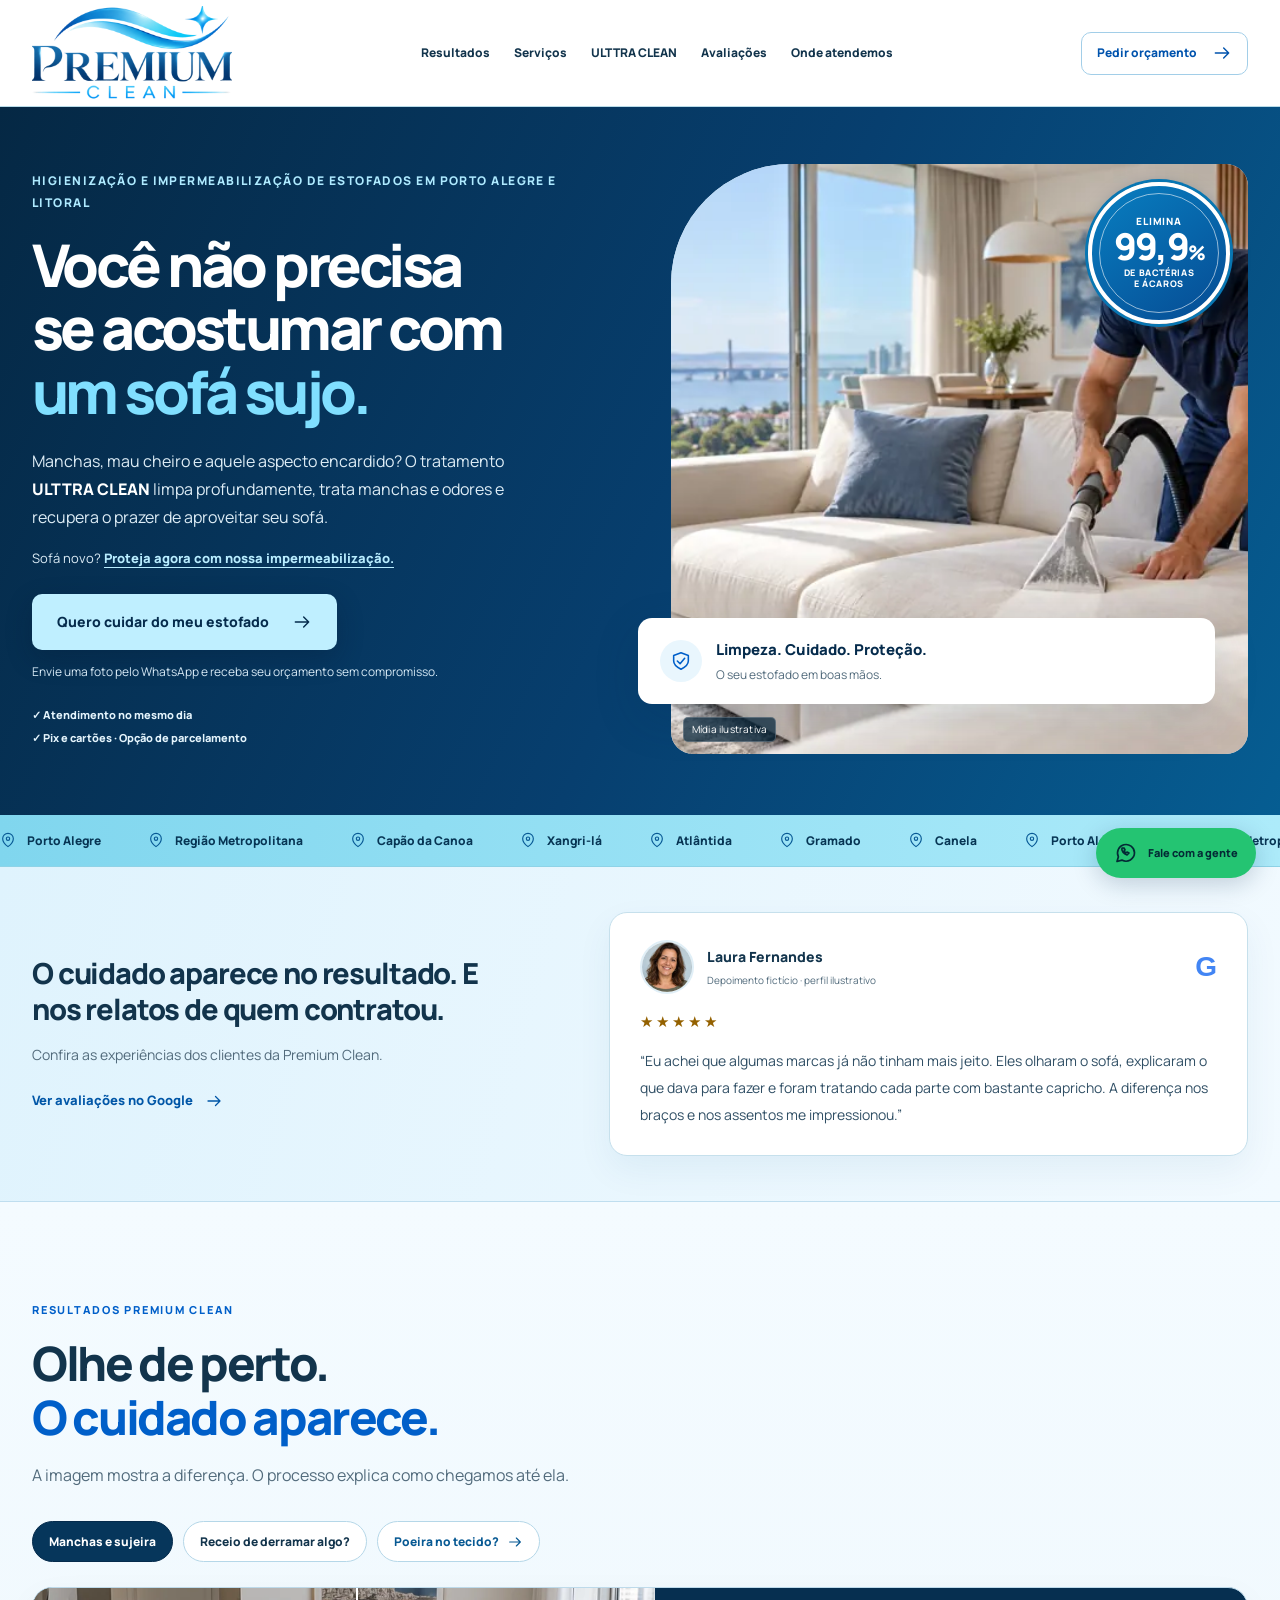
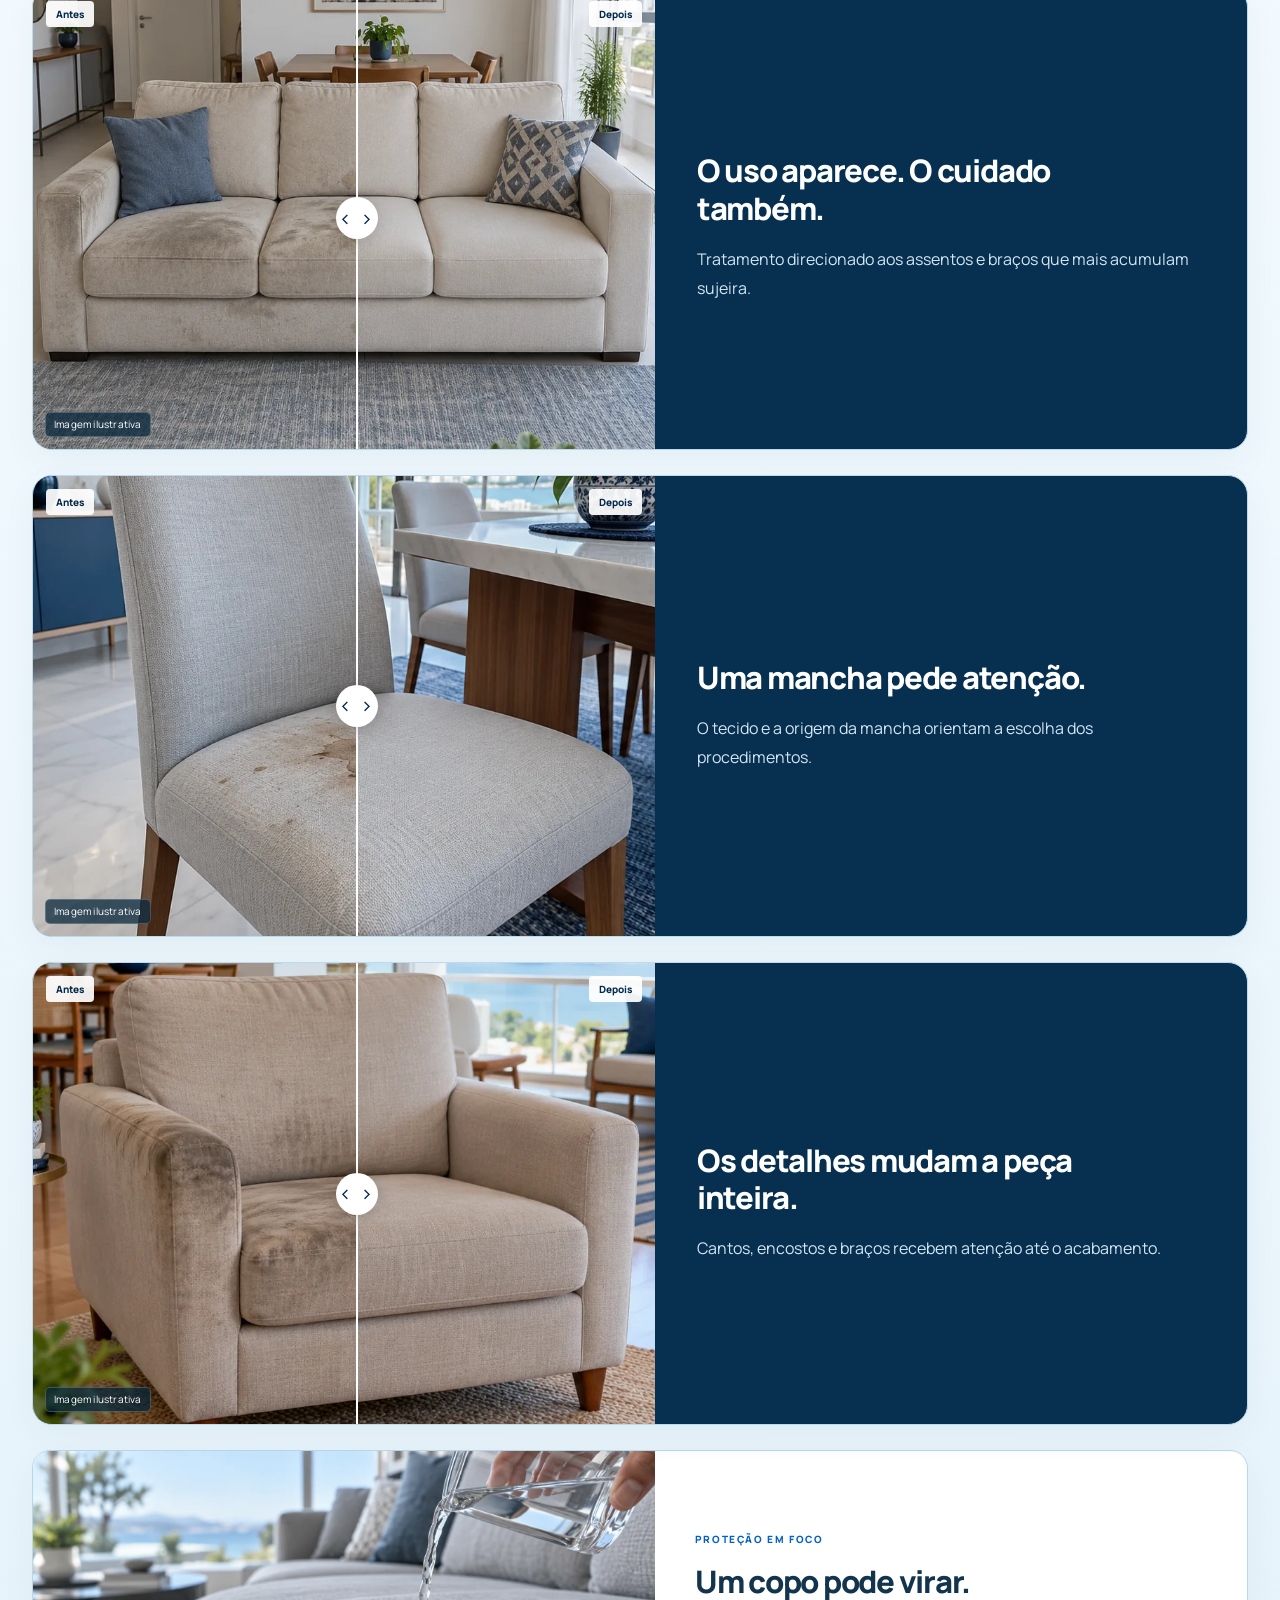
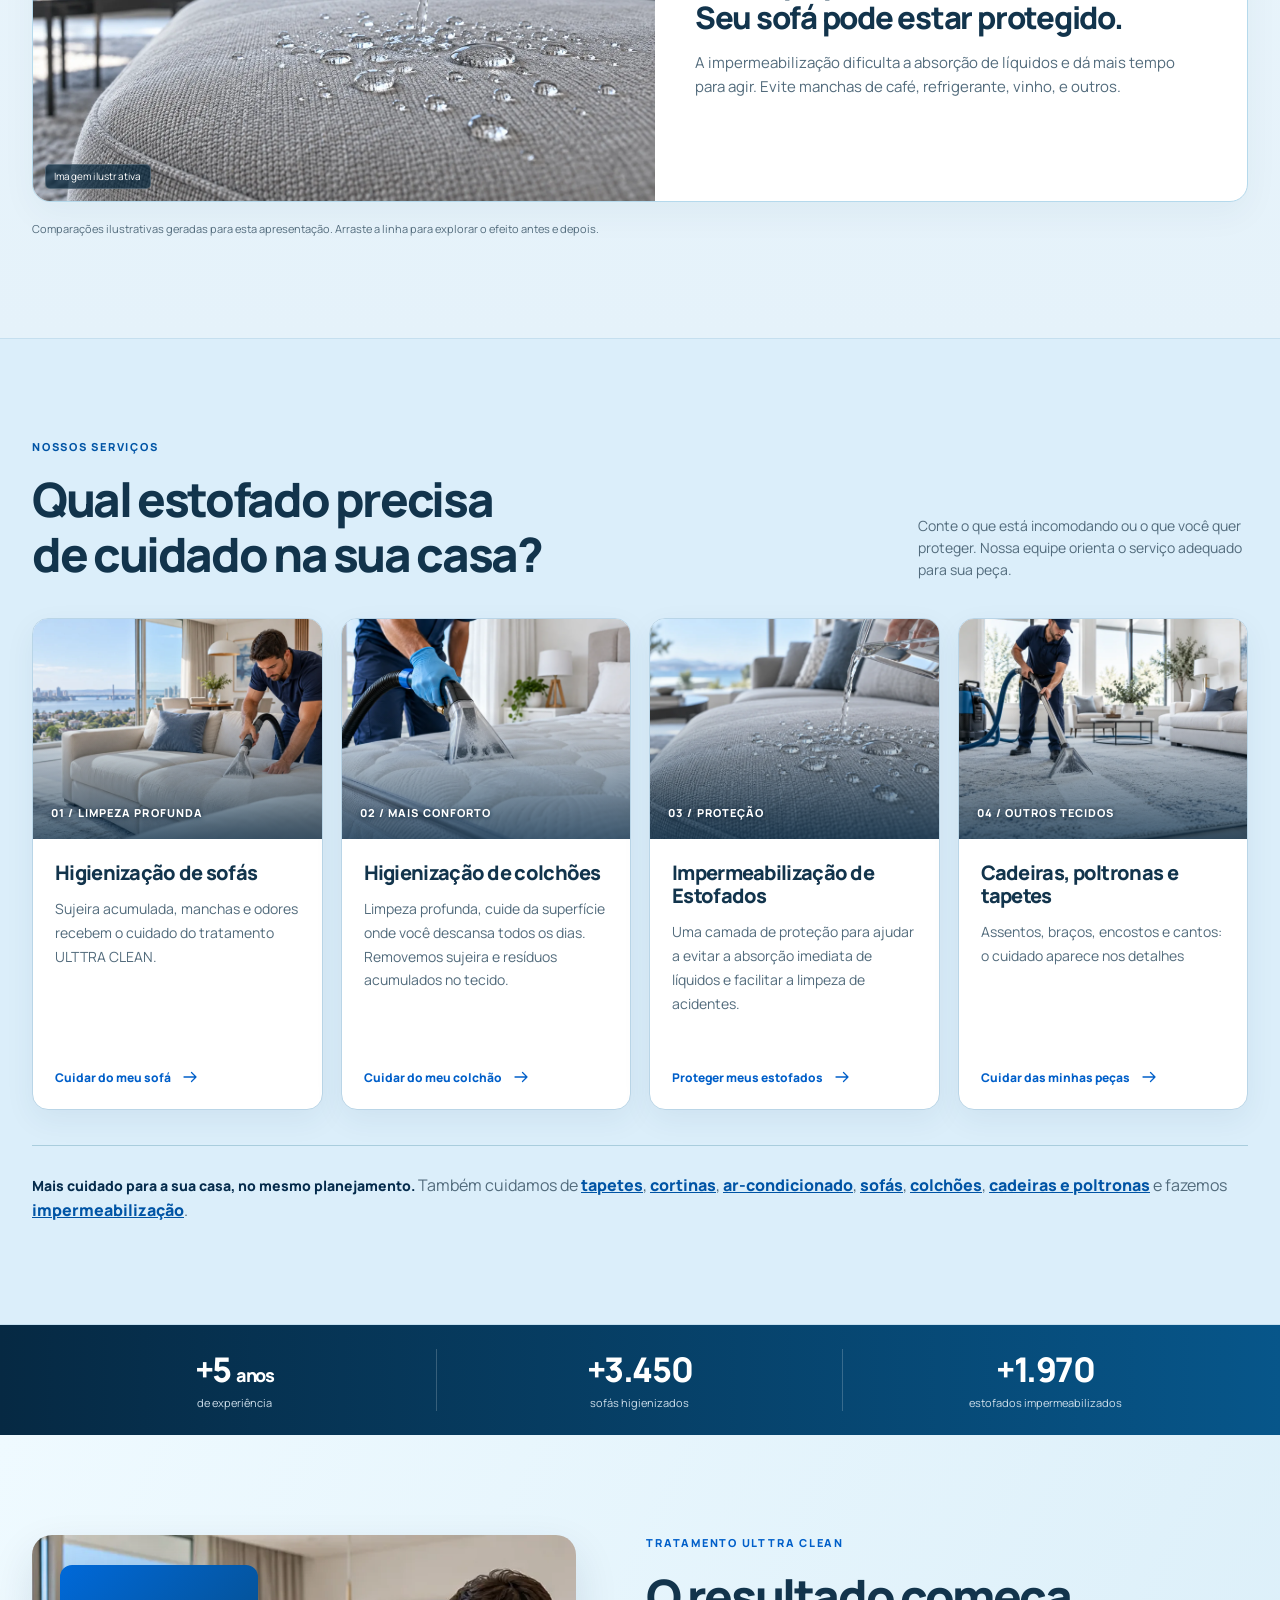
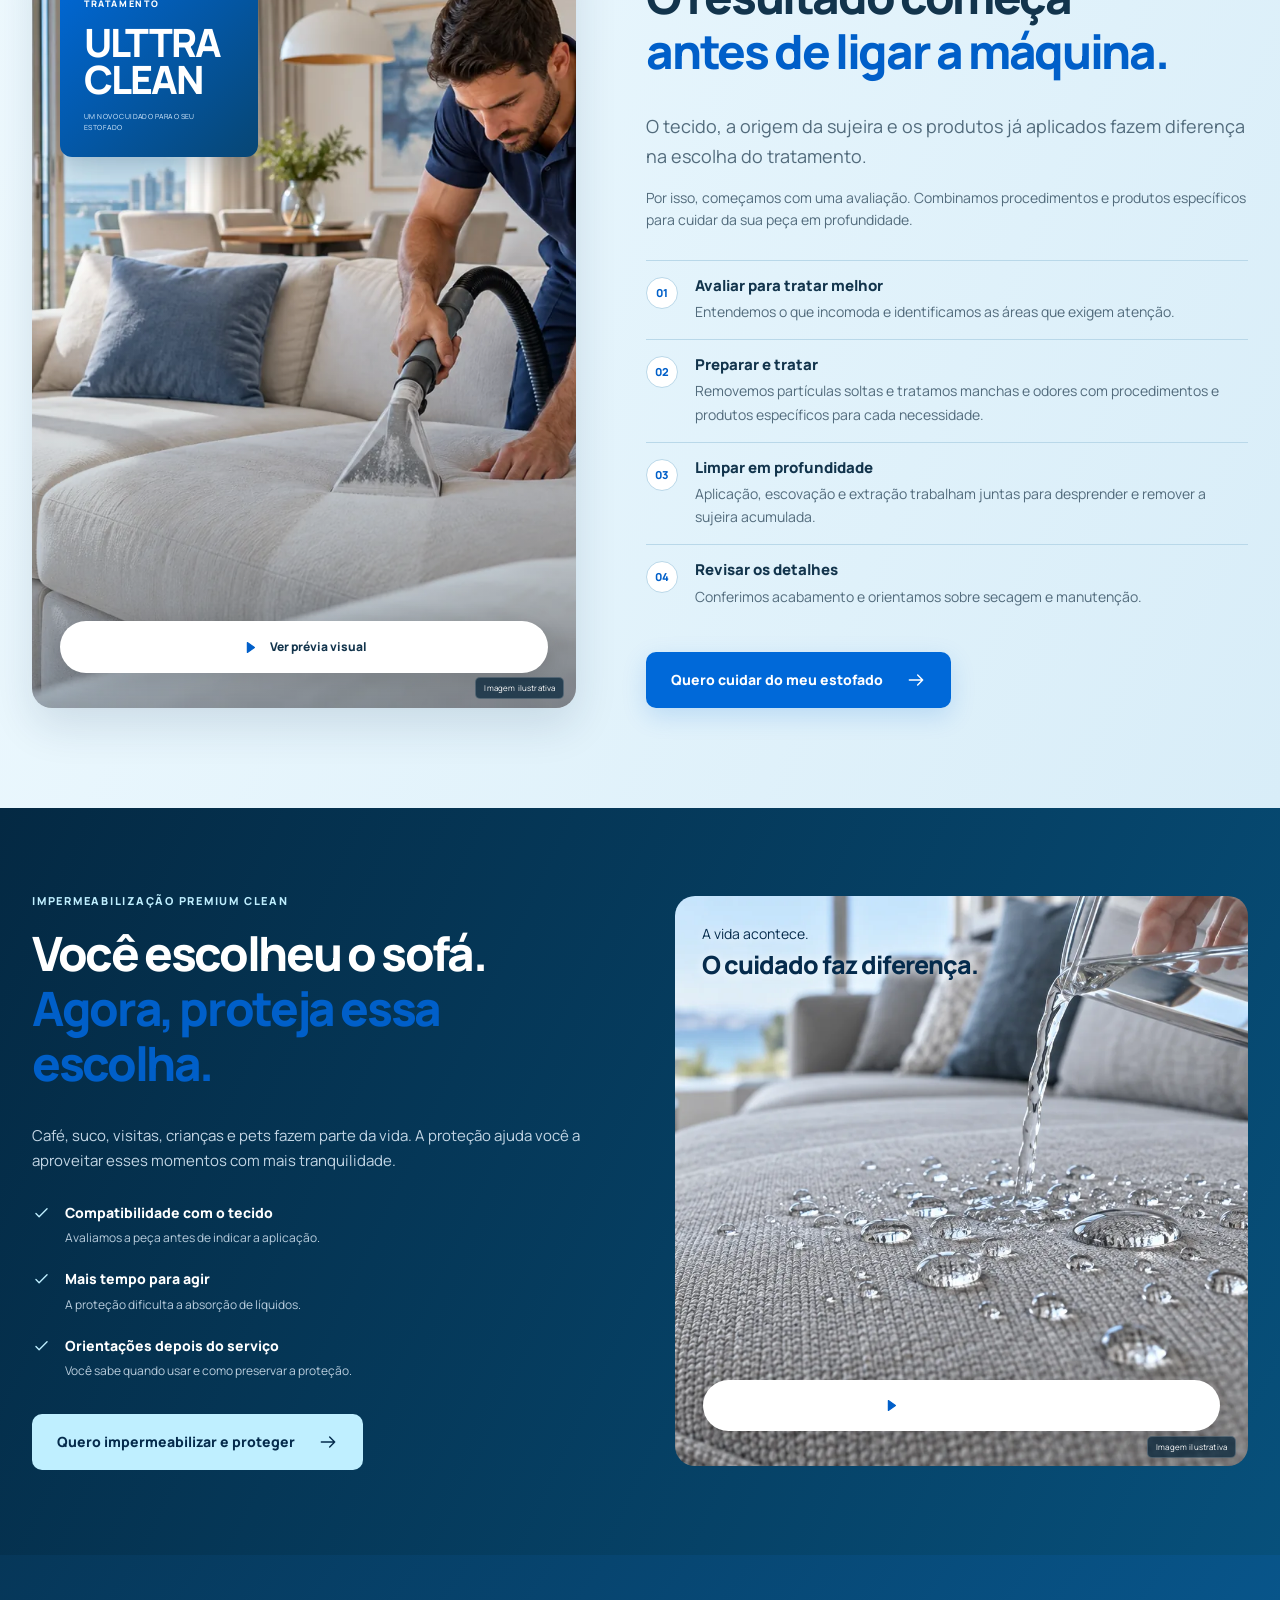
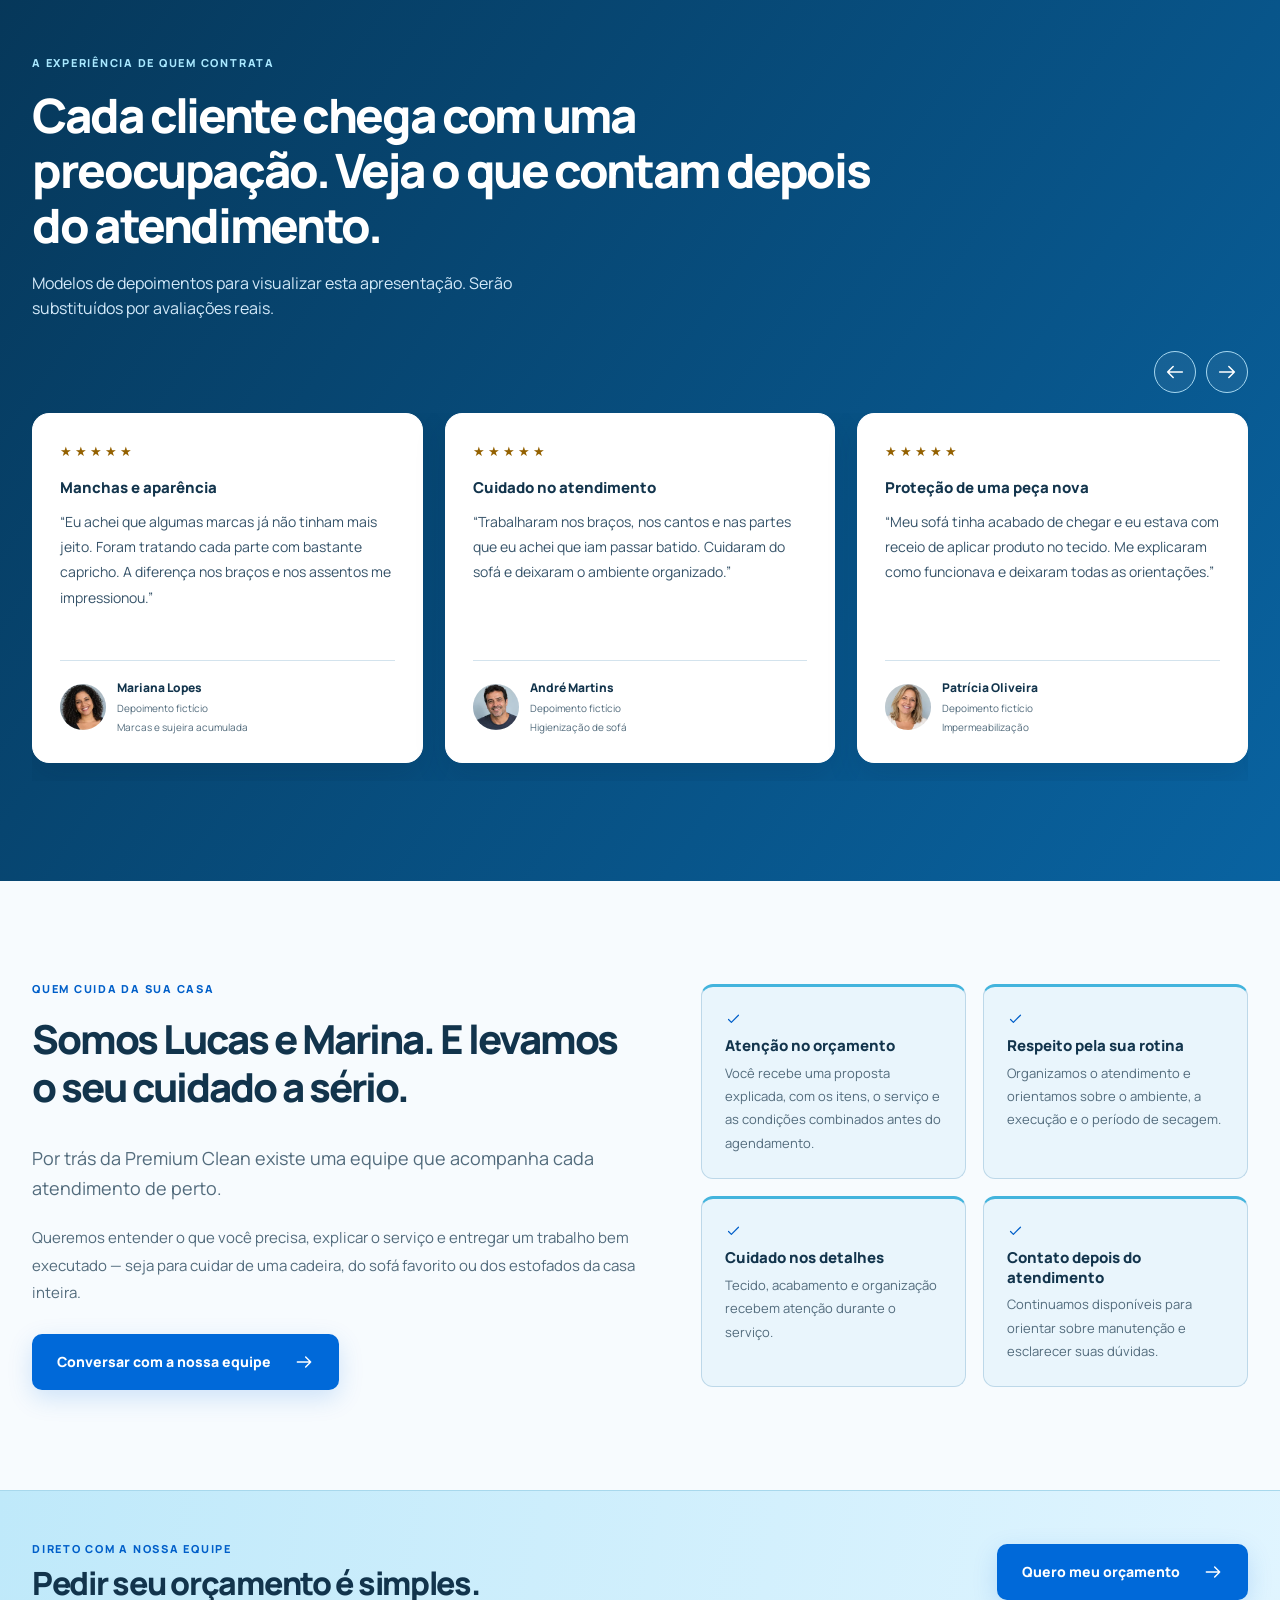
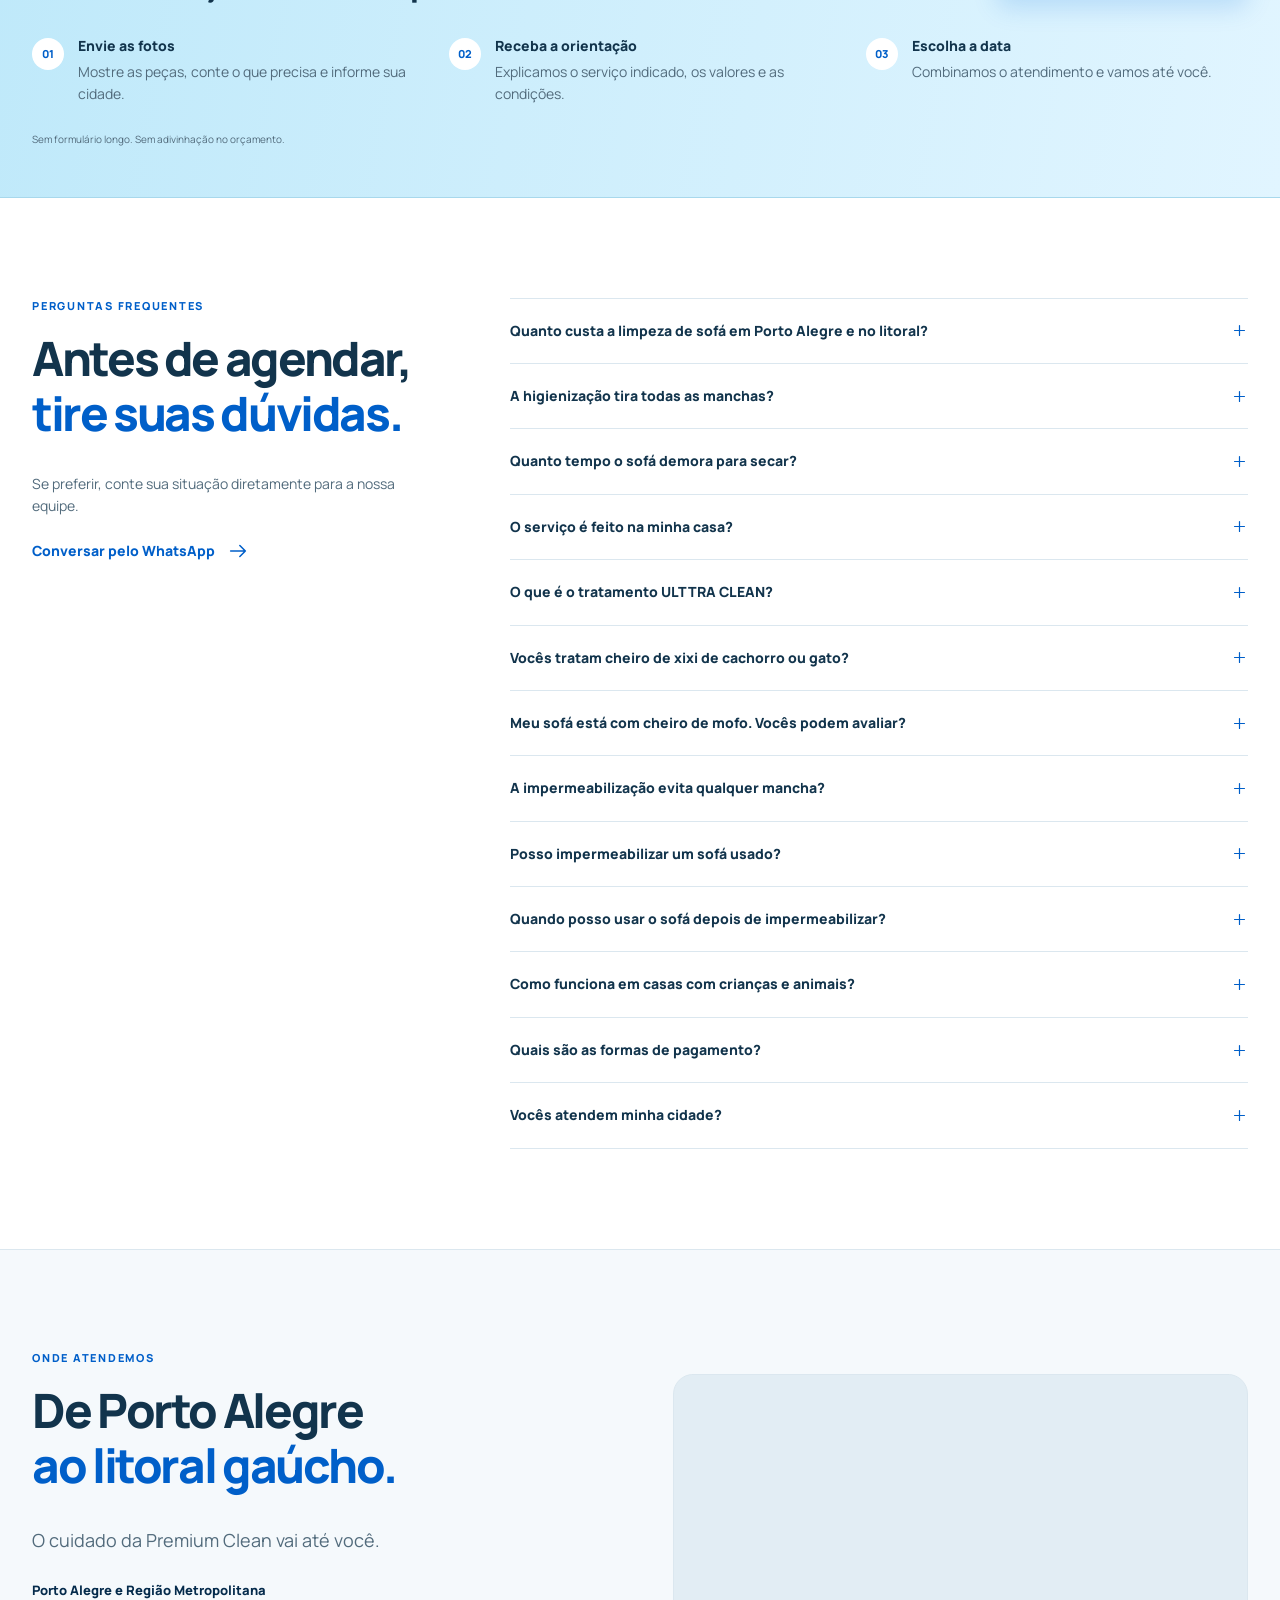
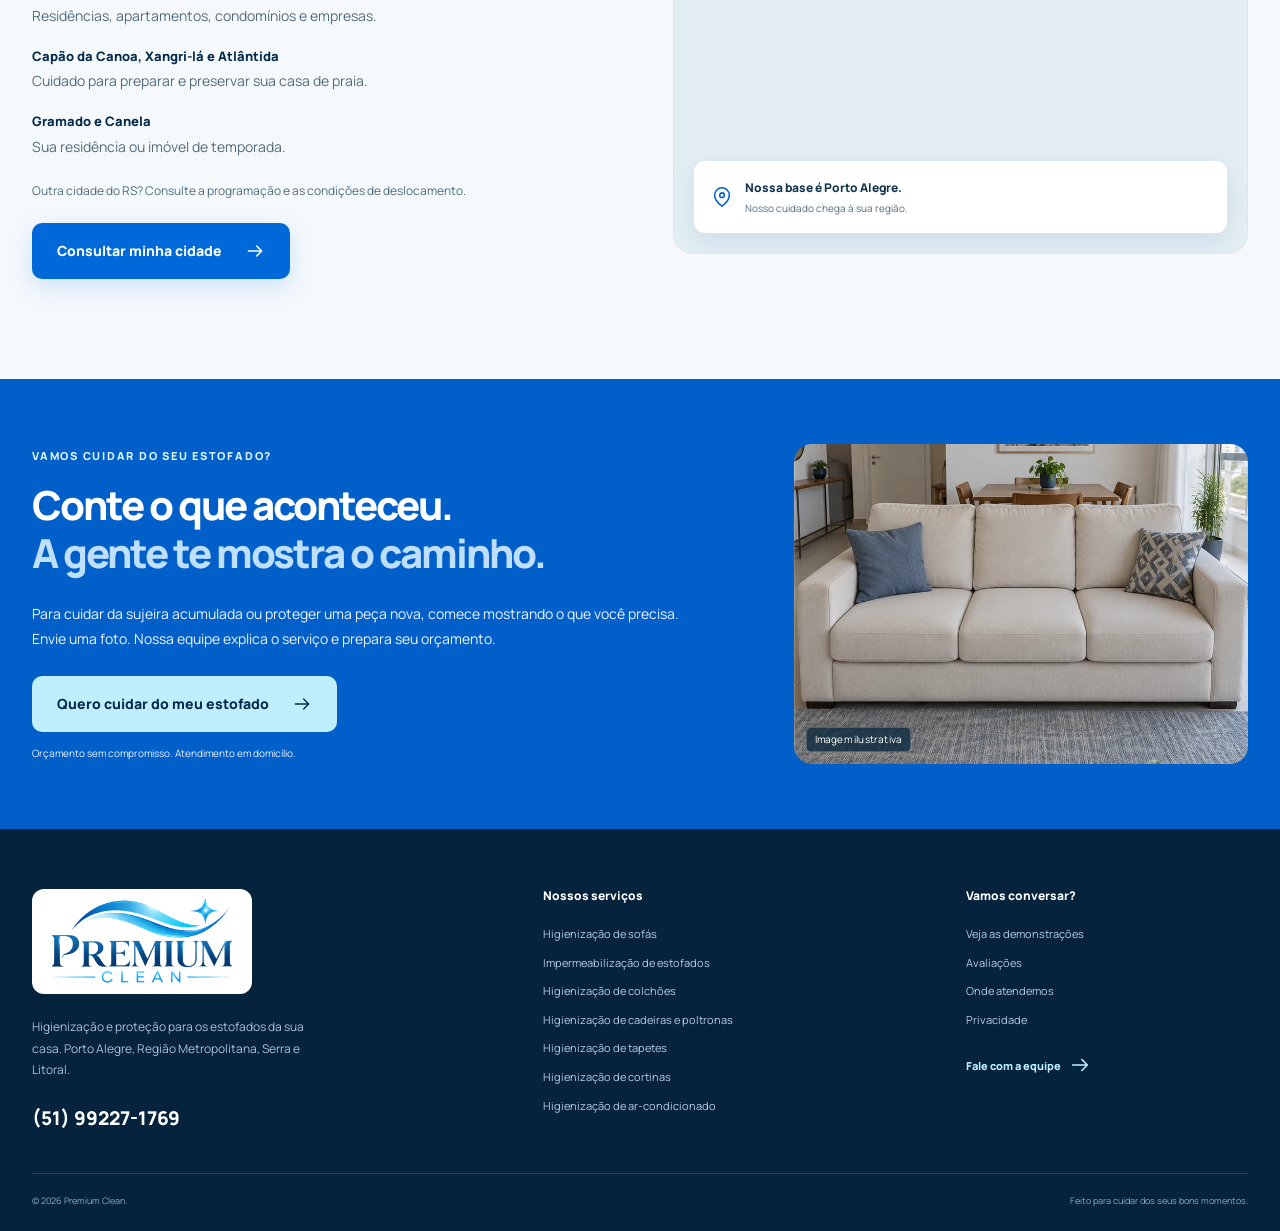
==== commit e6ae18e8: "Add files via upload" ====
--- a/index.html
+++ b/index.html
@@ -1 +1 @@
-<!doctype html><html lang="pt-BR"><head><meta charset="utf-8"><meta name="viewport" content="width=device-width, initial-scale=1"><meta name="theme-color" content="#075be8"><title>Higienização de Estofados em Porto Alegre e Litoral | Premium Clean</title><meta name="description" content="Limpeza de sofás, colchões e cadeiras com ULTTRA CLEAN e impermeabilização. Porto Alegre e Litoral Gaúcho. Peça seu orçamento."><link rel="canonical" href="https://lorensatto.github.io/premiumclean2/"><meta property="og:type" content="website"><meta property="og:locale" content="pt_BR"><meta property="og:title" content="Higienização de Estofados em Porto Alegre e Litoral | Premium Clean"><meta property="og:description" content="Limpeza de sofás, colchões e cadeiras com ULTTRA CLEAN e impermeabilização. Porto Alegre e Litoral Gaúcho. Peça seu orçamento."><meta property="og:url" content="https://lorensatto.github.io/premiumclean2/"><meta property="og:image" content="https://lorensatto.github.io/premiumclean2/higienizacao-sofa.webp"><meta name="twitter:card" content="summary_large_image"><link rel="icon" type="image/png" href="pc-favicon.png"><link rel="apple-touch-icon" href="pc-favicon.png"><link rel="preload" href="pc-manrope-800.woff2" as="font" type="font/woff2" crossorigin><link rel="stylesheet" href="pc-styles.css?v=20261026-2"><script type="application/ld+json">{"@context": "https://schema.org", "@type": "LocalBusiness", "@id": "https://lorensatto.github.io/premiumclean2/#empresa", "name": "Premium Clean", "url": "https://lorensatto.github.io/premiumclean2/", "telephone": "+55-51-99227-1769", "description": "Higienização e impermeabilização de estofados em Porto Alegre e no Litoral Gaúcho", "areaServed": ["Porto Alegre", "Região Metropolitana de Porto Alegre", "Capão da Canoa", "Xangri-lá", "Atlântida", "Gramado", "Canela"], "logo": "https://lorensatto.github.io/premiumclean2/pc-logo.webp"}</script><style>.other-services p b{display:inline}.other-services p a{display:inline;font-size:inherit;text-decoration:underline}.hero-features{flex-direction:column;gap:3px}.hero .media-tag{left:auto;right:18px;top:18px;display:flex;background:#fff;color:#07538a;padding:10px 13px;border-radius:10px;box-shadow:0 3px 16px #06334b30;line-height:1.35;letter-spacing:.02em;font-size:10px}.hero .media-tag .icon{flex:none}@media(max-width:600px){.header .nav{min-height:64px}.header .brand-logo{width:128px;height:60px}.header .nav nav{top:64px}html{scroll-padding-top:70px}.hero .media-tag{font-size:9px;right:12px;top:14px}.hero-features{gap:2px;font-size:11px;line-height:1.5}}</style></head><body><a href="#conteudo" class="skip">Pular para o conteúdo</a><header class="header"><div class="wrap nav"><a class="brand" href="index.html"><img class="brand-logo" src="pc-logo.webp" alt="Premium Clean — Higienização e proteção de estofados" width="200" height="95"></a><nav id="navigation" aria-label="Menu principal"><a href="index.html#resultados">Resultados</a><a href="index.html#servicos">Serviços</a><a href="index.html#ulttra">ULTTRA CLEAN</a><a href="index.html#avaliacoes">Avaliações</a><a href="index.html#regioes">Onde atendemos</a></nav><a class="btn btn-outline nav-button" href="https://wa.me/5551992271769?text=Ol%C3%A1%2C%20tudo%20bem%3F%20Vim%20pelo%20site%20e%20gostaria%20de%20higienizar%20meus%20estofados%21" data-wa="geral">Pedir orçamento<svg class="icon" viewBox="0 0 24 24" fill="none" stroke="currentColor" stroke-width="1.7" stroke-linecap="round" stroke-linejoin="round" aria-hidden="true"><path d="M4 12h16M14 6l6 6-6 6"/></svg></a><button class="menu-button" aria-controls="navigation" aria-expanded="false" aria-label="Abrir menu"><svg class="icon" viewBox="0 0 24 24" fill="none" stroke="currentColor" stroke-width="1.7" stroke-linecap="round" stroke-linejoin="round" aria-hidden="true"><path d="M4 7h16M4 12h16M4 17h16"/></svg></button></div></header><main id="conteudo"><section class="hero" id="inicio"><div class="wrap hero-grid"><div class="hero-copy"><span class="eyebrow hero-location">HIGIENIZAÇÃO E IMPERMEABILIZAÇÃO DE ESTOFADOS EM PORTO ALEGRE E LITORAL</span><h1>Você não precisa<br>se acostumar com<br><span>um sofá sujo.</span></h1><p class="hero-lead">Manchas, mau cheiro e aquele aspecto encardido? O tratamento <strong>ULTTRA CLEAN</strong> limpa profundamente, trata manchas e odores e recupera o prazer de aproveitar seu sofá.</p><p class="hero-protect">Sofá novo? <a href="impermeabilizacao-de-estofados.html">Proteja agora com nossa impermeabilização.</a></p><a class="btn btn-blue" href="https://wa.me/5551992271769?text=Ol%C3%A1%2C%20tudo%20bem%3F%20Vim%20pelo%20site%20e%20gostaria%20de%20higienizar%20meus%20estofados%21" data-wa="geral">Quero cuidar do meu estofado<svg class="icon" viewBox="0 0 24 24" fill="none" stroke="currentColor" stroke-width="1.7" stroke-linecap="round" stroke-linejoin="round" aria-hidden="true"><path d="M4 12h16M14 6l6 6-6 6"/></svg></a><p class="microcopy">Envie uma foto pelo WhatsApp e receba seu orçamento sem compromisso.</p><div class="hero-features"><span>✓ Atendimento no mesmo dia</span><span>✓ Pix e cartões · Opção de parcelamento</span></div></div><div class="hero-media"><img src="higienizacao-sofa.webp" alt="Imagem ilustrativa de higienização profissional de sofá" width="1600" height="1000" class="hero-poster" loading="eager" srcset="higienizacao-sofa-mobile.webp 800w, higienizacao-sofa.webp 1600w" sizes="(max-width: 600px) calc(100vw - 36px), 590px" decoding="async" fetchpriority="high"><video class="hero-video" muted loop playsinline preload="none" data-src="pc-hero.mp4" aria-label="Prévia visual ilustrativa da higienização"></video><span class="media-tag"><svg class="icon" viewBox="0 0 24 24" fill="none" stroke="currentColor" stroke-width="1.7" stroke-linecap="round" stroke-linejoin="round" aria-hidden="true"><path d="m12 2 2.5 7.5L22 12l-7.5 2.5L12 22l-2.5-7.5L2 12l7.5-2.5Z"/></svg>HIGIENIZAÇÃO PROFUNDA<br>CUIDADO COM ÁCAROS E BACTÉRIAS</span><span class="image-label">Mídia ilustrativa</span><div class="hero-float"><span class="float-icon"><svg class="icon" viewBox="0 0 24 24" fill="none" stroke="currentColor" stroke-width="1.7" stroke-linecap="round" stroke-linejoin="round" aria-hidden="true"><path d="m12 3 8 3v6c0 5-8 9-8 9s-8-4-8-9V6Z"/><path d="m8 12 3 3 5-6"/></svg></span><div><b>Limpeza. Cuidado. Proteção.</b><span>O seu estofado em boas mãos.</span></div></div><button class="video-toggle" aria-label="Pausar animação de fundo">Ⅱ</button></div></div></section><div class="region-band" aria-label="Atendemos Porto Alegre, região metropolitana, litoral e serra"><div class="region-track"><div><span><svg class="icon" viewBox="0 0 24 24" fill="none" stroke="currentColor" stroke-width="1.7" stroke-linecap="round" stroke-linejoin="round" aria-hidden="true"><path d="M20 10c0 6-8 12-8 12S4 16 4 10a8 8 0 1 1 16 0Z"/><circle cx="12" cy="10" r="2.5"/></svg>Porto Alegre</span><span><svg class="icon" viewBox="0 0 24 24" fill="none" stroke="currentColor" stroke-width="1.7" stroke-linecap="round" stroke-linejoin="round" aria-hidden="true"><path d="M20 10c0 6-8 12-8 12S4 16 4 10a8 8 0 1 1 16 0Z"/><circle cx="12" cy="10" r="2.5"/></svg>Região Metropolitana</span><span><svg class="icon" viewBox="0 0 24 24" fill="none" stroke="currentColor" stroke-width="1.7" stroke-linecap="round" stroke-linejoin="round" aria-hidden="true"><path d="M20 10c0 6-8 12-8 12S4 16 4 10a8 8 0 1 1 16 0Z"/><circle cx="12" cy="10" r="2.5"/></svg>Capão da Canoa</span><span><svg class="icon" viewBox="0 0 24 24" fill="none" stroke="currentColor" stroke-width="1.7" stroke-linecap="round" stroke-linejoin="round" aria-hidden="true"><path d="M20 10c0 6-8 12-8 12S4 16 4 10a8 8 0 1 1 16 0Z"/><circle cx="12" cy="10" r="2.5"/></svg>Xangri-lá</span><span><svg class="icon" viewBox="0 0 24 24" fill="none" stroke="currentColor" stroke-width="1.7" stroke-linecap="round" stroke-linejoin="round" aria-hidden="true"><path d="M20 10c0 6-8 12-8 12S4 16 4 10a8 8 0 1 1 16 0Z"/><circle cx="12" cy="10" r="2.5"/></svg>Atlântida</span><span><svg class="icon" viewBox="0 0 24 24" fill="none" stroke="currentColor" stroke-width="1.7" stroke-linecap="round" stroke-linejoin="round" aria-hidden="true"><path d="M20 10c0 6-8 12-8 12S4 16 4 10a8 8 0 1 1 16 0Z"/><circle cx="12" cy="10" r="2.5"/></svg>Gramado</span><span><svg class="icon" viewBox="0 0 24 24" fill="none" stroke="currentColor" stroke-width="1.7" stroke-linecap="round" stroke-linejoin="round" aria-hidden="true"><path d="M20 10c0 6-8 12-8 12S4 16 4 10a8 8 0 1 1 16 0Z"/><circle cx="12" cy="10" r="2.5"/></svg>Canela</span></div><div aria-hidden="true"><span><svg class="icon" viewBox="0 0 24 24" fill="none" stroke="currentColor" stroke-width="1.7" stroke-linecap="round" stroke-linejoin="round" aria-hidden="true"><path d="M20 10c0 6-8 12-8 12S4 16 4 10a8 8 0 1 1 16 0Z"/><circle cx="12" cy="10" r="2.5"/></svg>Porto Alegre</span><span><svg class="icon" viewBox="0 0 24 24" fill="none" stroke="currentColor" stroke-width="1.7" stroke-linecap="round" stroke-linejoin="round" aria-hidden="true"><path d="M20 10c0 6-8 12-8 12S4 16 4 10a8 8 0 1 1 16 0Z"/><circle cx="12" cy="10" r="2.5"/></svg>Região Metropolitana</span><span><svg class="icon" viewBox="0 0 24 24" fill="none" stroke="currentColor" stroke-width="1.7" stroke-linecap="round" stroke-linejoin="round" aria-hidden="true"><path d="M20 10c0 6-8 12-8 12S4 16 4 10a8 8 0 1 1 16 0Z"/><circle cx="12" cy="10" r="2.5"/></svg>Capão da Canoa</span><span><svg class="icon" viewBox="0 0 24 24" fill="none" stroke="currentColor" stroke-width="1.7" stroke-linecap="round" stroke-linejoin="round" aria-hidden="true"><path d="M20 10c0 6-8 12-8 12S4 16 4 10a8 8 0 1 1 16 0Z"/><circle cx="12" cy="10" r="2.5"/></svg>Xangri-lá</span><span><svg class="icon" viewBox="0 0 24 24" fill="none" stroke="currentColor" stroke-width="1.7" stroke-linecap="round" stroke-linejoin="round" aria-hidden="true"><path d="M20 10c0 6-8 12-8 12S4 16 4 10a8 8 0 1 1 16 0Z"/><circle cx="12" cy="10" r="2.5"/></svg>Atlântida</span><span><svg class="icon" viewBox="0 0 24 24" fill="none" stroke="currentColor" stroke-width="1.7" stroke-linecap="round" stroke-linejoin="round" aria-hidden="true"><path d="M20 10c0 6-8 12-8 12S4 16 4 10a8 8 0 1 1 16 0Z"/><circle cx="12" cy="10" r="2.5"/></svg>Gramado</span><span><svg class="icon" viewBox="0 0 24 24" fill="none" stroke="currentColor" stroke-width="1.7" stroke-linecap="round" stroke-linejoin="round" aria-hidden="true"><path d="M20 10c0 6-8 12-8 12S4 16 4 10a8 8 0 1 1 16 0Z"/><circle cx="12" cy="10" r="2.5"/></svg>Canela</span></div></div></div><section class="trust-strip"><div class="wrap trust-grid"><div class="trust-intro"><h2>O cuidado aparece no resultado. E nos relatos de quem contratou.</h2><p>Confira as experiências dos clientes da Premium Clean.</p><a class="trust-google" href="https://www.google.com/maps/search/?api=1&amp;query=Premium%20Clean%20Porto%20Alegre" target="_blank" rel="noopener noreferrer">Ver avaliações no Google <svg class="icon" viewBox="0 0 24 24" fill="none" stroke="currentColor" stroke-width="1.7" stroke-linecap="round" stroke-linejoin="round" aria-hidden="true"><path d="M4 12h16M14 6l6 6-6 6"/></svg></a></div><article class="featured-review"><div class="featured-review-top"><div class="review-identity"><img src="pc-cliente-1.webp" alt="Retrato fictício de Laura Fernandes" width="72" height="72" loading="lazy"><div><b>Laura Fernandes</b><small>Depoimento fictício · perfil ilustrativo</small></div></div><span class="google-g" aria-hidden="true">G</span></div><span class="stars" aria-label="Cinco estrelas ilustrativas">★★★★★</span><blockquote>“Eu achei que algumas marcas já não tinham mais jeito. Eles olharam o sofá, explicaram o que dava para fazer e foram tratando cada parte com bastante capricho. A diferença nos braços e nos assentos me impressionou.”</blockquote></article></div></section><section class="section results" id="resultados"><div class="wrap"><div class="section-title "><span class="eyebrow">RESULTADOS PREMIUM CLEAN</span><h2>Olhe de perto.<br><span>O cuidado aparece.</span></h2><p>A imagem mostra a diferença. O processo explica como chegamos até ela.</p></div><div class="need-tabs" role="group" aria-label="Veja a demonstração para sua necessidade"><button class="active" data-filter="higienizacao" aria-pressed="true">Manchas e sujeira</button><button data-filter="impermeabilizacao" aria-pressed="false">Receio de derramar algo?</button><a href="higienizacao-de-colchoes.html">Poeira no tecido?<svg class="icon" viewBox="0 0 24 24" fill="none" stroke="currentColor" stroke-width="1.7" stroke-linecap="round" stroke-linejoin="round" aria-hidden="true"><path d="M4 12h16M14 6l6 6-6 6"/></svg></a></div><div id="result-clean" class="result-grid"><article class="result-card"><div class="comparison" style="--position:52%"><div class="compare-layer compare-after"><img src="pc-antes-depois-sofa.webp" alt="Ilustração da peça após a limpeza" width="1600" height="1000" class="" loading="lazy" decoding="async"></div><div class="compare-layer compare-before"><img src="pc-antes-depois-sofa.webp" alt="Ilustração da peça antes da limpeza" width="1600" height="1000" class="" loading="lazy" decoding="async"></div><span class="compare-label before">Antes</span><span class="compare-label after">Depois</span><div class="compare-handle">‹ ›</div><input type="range" min="0" max="100" value="52" aria-label="Comparar antes e depois: O uso aparece. O cuidado também."><span class="image-label">Imagem ilustrativa</span></div><div class="result-text"><h3>O uso aparece. O cuidado também.</h3><p>Tratamento direcionado aos assentos e braços que mais acumulam sujeira.</p></div></article><article class="result-card"><div class="comparison" style="--position:52%"><div class="compare-layer compare-after"><img src="pc-antes-depois-cadeira.webp" alt="Ilustração da peça após a limpeza" width="1600" height="1000" class="" loading="lazy" decoding="async"></div><div class="compare-layer compare-before"><img src="pc-antes-depois-cadeira.webp" alt="Ilustração da peça antes da limpeza" width="1600" height="1000" class="" loading="lazy" decoding="async"></div><span class="compare-label before">Antes</span><span class="compare-label after">Depois</span><div class="compare-handle">‹ ›</div><input type="range" min="0" max="100" value="52" aria-label="Comparar antes e depois: Uma mancha pede atenção."><span class="image-label">Imagem ilustrativa</span></div><div class="result-text"><h3>Uma mancha pede atenção.</h3><p>O tecido e a origem da mancha orientam a escolha dos procedimentos.</p></div></article><article class="result-card"><div class="comparison" style="--position:52%"><div class="compare-layer compare-after"><img src="pc-antes-depois-poltrona.webp" alt="Ilustração da peça após a limpeza" width="1600" height="1000" class="" loading="lazy" decoding="async"></div><div class="compare-layer compare-before"><img src="pc-antes-depois-poltrona.webp" alt="Ilustração da peça antes da limpeza" width="1600" height="1000" class="" loading="lazy" decoding="async"></div><span class="compare-label before">Antes</span><span class="compare-label after">Depois</span><div class="compare-handle">‹ ›</div><input type="range" min="0" max="100" value="52" aria-label="Comparar antes e depois: Os detalhes mudam a peça inteira."><span class="image-label">Imagem ilustrativa</span></div><div class="result-text"><h3>Os detalhes mudam a peça inteira.</h3><p>Cantos, encostos e braços recebem atenção até o acabamento.</p></div></article></div><div class="result-protection" id="result-protect"><div><img src="impermeabilizacao.webp" alt="Demonstração ilustrativa de gotas sobre tecido protegido" width="1600" height="1000" class="" loading="lazy" decoding="async"><span class="image-label">Imagem ilustrativa</span></div><div><span class="eyebrow">PROTEÇÃO EM FOCO</span><h3>Um copo pode virar.<br>Seu sofá pode estar protegido.</h3><p>A impermeabilização dificulta a absorção de líquidos e dá mais tempo para agir. Evite manchas de café, refrigerante, vinho, e outros.</p></div></div><p class="section-footnote">Comparações ilustrativas geradas para esta apresentação. Arraste a linha para explorar o efeito antes e depois.</p></div></section><section class="section services" id="servicos"><div class="wrap"><div class="split-head"><div class="section-title "><span class="eyebrow">NOSSOS SERVIÇOS</span><h2>Qual estofado precisa<br>de cuidado na sua casa?</h2></div><p>Conte o que está incomodando ou o que você quer proteger. Nossa equipe orienta o serviço adequado para sua peça.</p></div><div class="service-grid"><article class="service-card"><a class="service-image" href="https://wa.me/5551992271769?text=Ol%C3%A1%2C%20tudo%20bem%3F%20Vim%20pelo%20site%20e%20gostaria%20de%20higienizar%20meus%20estofados%21" data-wa="higienizacao" aria-label="Pedir orçamento: Higienização de sofás"><img src="higienizacao-sofa.webp" alt="Imagem ilustrativa — Higienização de sofás" width="1600" height="1000" loading="lazy" decoding="async"><span class="service-number">01 / LIMPEZA PROFUNDA</span></a><div class="service-body"><h3><a href="https://wa.me/5551992271769?text=Ol%C3%A1%2C%20tudo%20bem%3F%20Vim%20pelo%20site%20e%20gostaria%20de%20higienizar%20meus%20estofados%21" data-wa="higienizacao">Higienização de sofás</a></h3><p>Sujeira acumulada, manchas e odores recebem o cuidado do tratamento ULTTRA CLEAN.</p><a class="service-link" href="https://wa.me/5551992271769?text=Ol%C3%A1%2C%20tudo%20bem%3F%20Vim%20pelo%20site%20e%20gostaria%20de%20higienizar%20meus%20estofados%21" data-wa="higienizacao">Cuidar do meu sofá<svg class="icon" viewBox="0 0 24 24" fill="none" stroke="currentColor" stroke-width="1.7" stroke-linecap="round" stroke-linejoin="round" aria-hidden="true"><path d="M4 12h16M14 6l6 6-6 6"/></svg></a></div></article><article class="service-card"><a class="service-image" href="https://wa.me/5551992271769?text=Ol%C3%A1%2C%20tudo%20bem%3F%20Vim%20pelo%20site%20e%20gostaria%20de%20higienizar%20meus%20estofados%21" data-wa="higienizacao" aria-label="Pedir orçamento: Higienização de colchões"><img src="higienizacao-colchao.webp" alt="Imagem ilustrativa — Higienização de colchões" width="1600" height="1000" loading="lazy" decoding="async"><span class="service-number">02 / MAIS CONFORTO</span></a><div class="service-body"><h3><a href="https://wa.me/5551992271769?text=Ol%C3%A1%2C%20tudo%20bem%3F%20Vim%20pelo%20site%20e%20gostaria%20de%20higienizar%20meus%20estofados%21" data-wa="higienizacao">Higienização de colchões</a></h3><p>Limpeza profunda, cuide da superfície onde você descansa todos os dias. Removemos sujeira e resíduos acumulados no tecido.</p><a class="service-link" href="https://wa.me/5551992271769?text=Ol%C3%A1%2C%20tudo%20bem%3F%20Vim%20pelo%20site%20e%20gostaria%20de%20higienizar%20meus%20estofados%21" data-wa="higienizacao">Cuidar do meu colchão<svg class="icon" viewBox="0 0 24 24" fill="none" stroke="currentColor" stroke-width="1.7" stroke-linecap="round" stroke-linejoin="round" aria-hidden="true"><path d="M4 12h16M14 6l6 6-6 6"/></svg></a></div></article><article class="service-card"><a class="service-image" href="https://wa.me/5551992271769?text=Ol%C3%A1%2C%20tudo%20bem%3F%20Vim%20pelo%20site%20e%20gostaria%20de%20impermeabilizar%20meus%20estofados%21" data-wa="impermeabilizacao" aria-label="Pedir orçamento: Impermeabilização de Estofados"><img src="impermeabilizacao.webp" alt="Imagem ilustrativa — Impermeabilização de Estofados" width="1600" height="1000" loading="lazy" decoding="async"><span class="service-number">03 / PROTEÇÃO</span></a><div class="service-body"><h3><a href="https://wa.me/5551992271769?text=Ol%C3%A1%2C%20tudo%20bem%3F%20Vim%20pelo%20site%20e%20gostaria%20de%20impermeabilizar%20meus%20estofados%21" data-wa="impermeabilizacao">Impermeabilização de Estofados</a></h3><p>Uma camada de proteção para ajudar a evitar a absorção imediata de líquidos e facilitar a limpeza de acidentes.</p><a class="service-link" href="https://wa.me/5551992271769?text=Ol%C3%A1%2C%20tudo%20bem%3F%20Vim%20pelo%20site%20e%20gostaria%20de%20impermeabilizar%20meus%20estofados%21" data-wa="impermeabilizacao">Proteger meus estofados<svg class="icon" viewBox="0 0 24 24" fill="none" stroke="currentColor" stroke-width="1.7" stroke-linecap="round" stroke-linejoin="round" aria-hidden="true"><path d="M4 12h16M14 6l6 6-6 6"/></svg></a></div></article><article class="service-card"><a class="service-image" href="https://wa.me/5551992271769?text=Ol%C3%A1%2C%20tudo%20bem%3F%20Vim%20pelo%20site%20e%20gostaria%20de%20higienizar%20meus%20estofados%21" data-wa="higienizacao" aria-label="Pedir orçamento: Cadeiras, poltronas e tapetes"><img src="higienizacao-tapete.webp" alt="Imagem ilustrativa — Cadeiras, poltronas e tapetes" width="1600" height="1000" loading="lazy" decoding="async"><span class="service-number">04 / OUTROS TECIDOS</span></a><div class="service-body"><h3><a href="https://wa.me/5551992271769?text=Ol%C3%A1%2C%20tudo%20bem%3F%20Vim%20pelo%20site%20e%20gostaria%20de%20higienizar%20meus%20estofados%21" data-wa="higienizacao">Cadeiras, poltronas e tapetes</a></h3><p>Assentos, braços, encostos e cantos: o cuidado aparece nos detalhes</p><a class="service-link" href="https://wa.me/5551992271769?text=Ol%C3%A1%2C%20tudo%20bem%3F%20Vim%20pelo%20site%20e%20gostaria%20de%20higienizar%20meus%20estofados%21" data-wa="higienizacao">Cuidar das minhas peças<svg class="icon" viewBox="0 0 24 24" fill="none" stroke="currentColor" stroke-width="1.7" stroke-linecap="round" stroke-linejoin="round" aria-hidden="true"><path d="M4 12h16M14 6l6 6-6 6"/></svg></a></div></article></div><div class="other-services"><p><b>Mais cuidado para a sua casa, no mesmo planejamento.</b> Também cuidamos de <a href="higienizacao-de-tapetes.html">tapetes</a>, <a href="higienizacao-de-cortinas.html">cortinas</a>, <a href="higienizacao-de-ar-condicionado.html">ar-condicionado</a>, <a href="higienizacao-de-sofas.html">sofás</a>, <a href="higienizacao-de-colchoes.html">colchões</a>, <a href="higienizacao-de-cadeiras-e-poltronas.html">cadeiras e poltronas</a> e fazemos <a href="impermeabilizacao-de-estofados.html">impermeabilização</a>.</p></div></div></section><section class="numbers" aria-label="Experiência da Premium Clean"><div class="wrap number-grid"><div><strong>+5<span>anos</span></strong><small>de experiência</small></div><div><strong>+3.450</strong><small>sofás higienizados</small></div><div><strong>+1.970</strong><small>estofados impermeabilizados</small></div></div></section><section class="section treatment" id="ulttra"><div class="wrap treatment-grid"><div class="treatment-photo"><img src="higienizacao-sofa.webp" alt="Imagem ilustrativa de extração durante a higienização" width="1600" height="1000" class="" loading="lazy" decoding="async"><span class="image-label">Imagem ilustrativa</span><div class="ulttra-stamp"><span>TRATAMENTO</span><b>ULTTRA<br>CLEAN</b><small>UM NOVO CUIDADO PARA O SEU ESTOFADO</small></div><button class="video-pill" data-video="pc-hero.mp4"><svg class="icon" viewBox="0 0 24 24" fill="none" stroke="currentColor" stroke-width="1.7" stroke-linecap="round" stroke-linejoin="round" aria-hidden="true"><path d="m9 5 10 7-10 7z"/></svg>Ver prévia visual</button></div><div><div class="section-title "><span class="eyebrow">TRATAMENTO ULTTRA CLEAN</span><h2>O resultado começa<br><span>antes de ligar a máquina.</span></h2></div><p class="lead">O tecido, a origem da sujeira e os produtos já aplicados fazem diferença na escolha do tratamento.</p><p>Por isso, começamos com uma avaliação. Combinamos procedimentos e produtos específicos para cuidar da sua peça em profundidade.</p><ol class="process-steps"><li><span>01</span><div><h3>Avaliar para tratar melhor</h3><p>Entendemos o que incomoda e identificamos as áreas que exigem atenção.</p></div></li><li><span>02</span><div><h3>Preparar e tratar</h3><p>Removemos partículas soltas e tratamos manchas e odores com procedimentos e produtos específicos para cada necessidade.</p></div></li><li><span>03</span><div><h3>Limpar em profundidade</h3><p>Aplicação, escovação e extração trabalham juntas para desprender e remover a sujeira acumulada.</p></div></li><li><span>04</span><div><h3>Revisar os detalhes</h3><p>Conferimos acabamento e orientamos sobre secagem e manutenção.</p></div></li></ol><a class="btn btn-blue" href="https://wa.me/5551992271769?text=Ol%C3%A1%2C%20tudo%20bem%3F%20Vim%20pelo%20site%20e%20gostaria%20de%20higienizar%20meus%20estofados%21" data-wa="geral">Quero cuidar do meu estofado<svg class="icon" viewBox="0 0 24 24" fill="none" stroke="currentColor" stroke-width="1.7" stroke-linecap="round" stroke-linejoin="round" aria-hidden="true"><path d="M4 12h16M14 6l6 6-6 6"/></svg></a></div></div></section><section class="protection-section" id="protecao"><div class="wrap protection-grid"><div><div class="section-title light-title"><span class="eyebrow">IMPERMEABILIZAÇÃO PREMIUM CLEAN</span><h2>Você escolheu o sofá.<br><span>Agora, proteja essa escolha.</span></h2></div><p class="lead">Café, suco, visitas, crianças e pets fazem parte da vida. A proteção ajuda você a aproveitar esses momentos com mais tranquilidade.</p><ul class="feature-list"><li><svg class="icon" viewBox="0 0 24 24" fill="none" stroke="currentColor" stroke-width="1.7" stroke-linecap="round" stroke-linejoin="round" aria-hidden="true"><path d="m5 12 4 4L19 6"/></svg><span><b>Compatibilidade com o tecido</b>Avaliamos a peça antes de indicar a aplicação.</span></li><li><svg class="icon" viewBox="0 0 24 24" fill="none" stroke="currentColor" stroke-width="1.7" stroke-linecap="round" stroke-linejoin="round" aria-hidden="true"><path d="m5 12 4 4L19 6"/></svg><span><b>Mais tempo para agir</b>A proteção dificulta a absorção de líquidos.</span></li><li><svg class="icon" viewBox="0 0 24 24" fill="none" stroke="currentColor" stroke-width="1.7" stroke-linecap="round" stroke-linejoin="round" aria-hidden="true"><path d="m5 12 4 4L19 6"/></svg><span><b>Orientações depois do serviço</b>Você sabe quando usar e como preservar a proteção.</span></li></ul><a class="btn btn-lime" href="https://wa.me/5551992271769?text=Ol%C3%A1%2C%20tudo%20bem%3F%20Vim%20pelo%20site%20e%20gostaria%20de%20impermeabilizar%20meus%20estofados%21" data-wa="impermeabilização">Quero impermeabilizar e proteger<svg class="icon" viewBox="0 0 24 24" fill="none" stroke="currentColor" stroke-width="1.7" stroke-linecap="round" stroke-linejoin="round" aria-hidden="true"><path d="M4 12h16M14 6l6 6-6 6"/></svg></a></div><div class="protect-photo"><img src="impermeabilizacao.webp" alt="Ilustração de água formando gotas sobre tecido impermeabilizado" width="1600" height="1000" class="" loading="lazy" decoding="async"><span class="image-label">Imagem ilustrativa</span><button class="video-pill" data-video="pc-protecao.mp4"><svg class="icon" viewBox="0 0 24 24" fill="none" stroke="currentColor" stroke-width="1.7" stroke-linecap="round" stroke-linejoin="round" aria-hidden="true"><path d="m9 5 10 7-10 7z"/></svg>Ver prévia da proteção</button><span class="protect-caption">A vida acontece.<b>O cuidado faz diferença.</b></span></div></div></section><section class="section" id="avaliacoes"><div class="wrap"><div class="section-title "><span class="eyebrow">A EXPERIÊNCIA DE QUEM CONTRATA</span><h2>Cada cliente chega com uma preocupação. Veja o que contam depois do atendimento.</h2><p>Modelos de depoimentos para visualizar esta apresentação. Serão substituídos por avaliações reais.</p></div><div class="review-actions"><button class="prev" data-review-dir="-1" aria-label="Ver depoimentos anteriores"><svg class="icon" viewBox="0 0 24 24" fill="none" stroke="currentColor" stroke-width="1.7" stroke-linecap="round" stroke-linejoin="round" aria-hidden="true"><path d="M4 12h16M14 6l6 6-6 6"/></svg></button><button data-review-dir="1" aria-label="Ver próximos depoimentos"><svg class="icon" viewBox="0 0 24 24" fill="none" stroke="currentColor" stroke-width="1.7" stroke-linecap="round" stroke-linejoin="round" aria-hidden="true"><path d="M4 12h16M14 6l6 6-6 6"/></svg></button></div><div class="review-grid" tabindex="0" role="region" aria-label="Depoimentos fictícios para demonstração"><article class="review-card"><span class="stars" aria-label="Cinco estrelas ilustrativas">★★★★★</span><h3>Manchas e aparência</h3><blockquote>“Eu achei que algumas marcas já não tinham mais jeito. Foram tratando cada parte com bastante capricho. A diferença nos braços e nos assentos me impressionou.”</blockquote><div class="review-person"><img class="avatar-photo" src="pc-cliente-2.webp" alt="Retrato fictício de Mariana Lopes" width="48" height="48" loading="lazy"><div><b>Mariana Lopes</b><em>Depoimento fictício</em><small>Marcas e sujeira acumulada</small></div></div></article><article class="review-card"><span class="stars" aria-label="Cinco estrelas ilustrativas">★★★★★</span><h3>Cuidado no atendimento</h3><blockquote>“Trabalharam nos braços, nos cantos e nas partes que eu achei que iam passar batido. Cuidaram do sofá e deixaram o ambiente organizado.”</blockquote><div class="review-person"><img class="avatar-photo" src="pc-cliente-3.webp" alt="Retrato fictício de André Martins" width="48" height="48" loading="lazy"><div><b>André Martins</b><em>Depoimento fictício</em><small>Higienização de sofá</small></div></div></article><article class="review-card"><span class="stars" aria-label="Cinco estrelas ilustrativas">★★★★★</span><h3>Proteção de uma peça nova</h3><blockquote>“Meu sofá tinha acabado de chegar e eu estava com receio de aplicar produto no tecido. Me explicaram como funcionava e deixaram todas as orientações.”</blockquote><div class="review-person"><img class="avatar-photo" src="pc-cliente-4.webp" alt="Retrato fictício de Patrícia Oliveira" width="48" height="48" loading="lazy"><div><b>Patrícia Oliveira</b><em>Depoimento fictício</em><small>Impermeabilização</small></div></div></article><article class="review-card"><span class="stars" aria-label="Cinco estrelas ilustrativas">★★★★★</span><h3>Atendimento de várias peças</h3><blockquote>“Comecei pelo sofá e aproveitei para ver o colchão e as poltronas. Me explicaram o que cada peça precisava e os valores separados.”</blockquote><div class="review-person"><img class="avatar-photo" src="pc-cliente-5.webp" alt="Retrato fictício de Camila Souza" width="48" height="48" loading="lazy"><div><b>Camila Souza</b><em>Depoimento fictício</em><small>Cuidado com a casa</small></div></div></article><article class="review-card"><span class="stars" aria-label="Cinco estrelas ilustrativas">★★★★★</span><h3>Cuidado com a rotina da casa</h3><blockquote>“Sou do time das ‘ites’: rinite, sinusite… então sou bem chato com poeira em casa, hahaha. Aproveitei para cuidar do sofá, do colchão e das poltronas. Me explicaram os cuidados depois e como organizar a manutenção. Gostei de ter tudo bem orientado.”</blockquote><div class="review-person"><img class="avatar-photo" src="pc-cliente-6.webp" alt="Retrato fictício de Renato Almeida" width="48" height="48" loading="lazy"><div><b>Renato Almeida</b><em>Depoimento fictício</em><small>Manutenção dos estofados</small></div></div></article></div></div></section><section class="section team-section"><div class="wrap team-grid team-text-only"><div class="team-intro"><div class="section-title"><span class="eyebrow">QUEM CUIDA DA SUA CASA</span><h2>Somos Lucas e Marina. E levamos o seu cuidado a sério.</h2></div><p class="lead">Por trás da Premium Clean existe uma equipe que acompanha cada atendimento de perto.</p><p>Queremos entender o que você precisa, explicar o serviço e entregar um trabalho bem executado — seja para cuidar de uma cadeira, do sofá favorito ou dos estofados da casa inteira.</p><a class="btn btn-blue" data-wa="geral" href="https://wa.me/5551992271769?text=Ol%C3%A1%2C%20tudo%20bem%3F%20Vim%20pelo%20site%20e%20gostaria%20de%20higienizar%20meus%20estofados%21">Conversar com a nossa equipe<svg class="icon" viewBox="0 0 24 24" fill="none" stroke="currentColor" stroke-width="1.7" stroke-linecap="round" stroke-linejoin="round" aria-hidden="true"><path d="M4 12h16M14 6l6 6-6 6"/></svg></a></div><div class="commitment-grid"><div><svg class="icon" viewBox="0 0 24 24" fill="none" stroke="currentColor" stroke-width="1.7" stroke-linecap="round" stroke-linejoin="round" aria-hidden="true"><path d="m5 12 4 4L19 6"/></svg><h3>Atenção no orçamento</h3><p>Você recebe uma proposta explicada, com os itens, o serviço e as condições combinados antes do agendamento.</p></div><div><svg class="icon" viewBox="0 0 24 24" fill="none" stroke="currentColor" stroke-width="1.7" stroke-linecap="round" stroke-linejoin="round" aria-hidden="true"><path d="m5 12 4 4L19 6"/></svg><h3>Respeito pela sua rotina</h3><p>Organizamos o atendimento e orientamos sobre o ambiente, a execução e o período de secagem.</p></div><div><svg class="icon" viewBox="0 0 24 24" fill="none" stroke="currentColor" stroke-width="1.7" stroke-linecap="round" stroke-linejoin="round" aria-hidden="true"><path d="m5 12 4 4L19 6"/></svg><h3>Cuidado nos detalhes</h3><p>Tecido, acabamento e organização recebem atenção durante o serviço.</p></div><div><svg class="icon" viewBox="0 0 24 24" fill="none" stroke="currentColor" stroke-width="1.7" stroke-linecap="round" stroke-linejoin="round" aria-hidden="true"><path d="m5 12 4 4L19 6"/></svg><h3>Contato depois do atendimento</h3><p>Continuamos disponíveis para orientar sobre manutenção e esclarecer suas dúvidas.</p></div></div></div></section><section class="booking"><div class="wrap"><div class="booking-top"><div><span class="eyebrow">DIRETO COM A NOSSA EQUIPE</span><h2>Pedir seu orçamento é simples.</h2></div><a class="btn btn-blue" href="https://wa.me/5551992271769?text=Ol%C3%A1%2C%20tudo%20bem%3F%20Vim%20pelo%20site%20e%20gostaria%20de%20higienizar%20meus%20estofados%21" data-wa="geral">Quero meu orçamento<svg class="icon" viewBox="0 0 24 24" fill="none" stroke="currentColor" stroke-width="1.7" stroke-linecap="round" stroke-linejoin="round" aria-hidden="true"><path d="M4 12h16M14 6l6 6-6 6"/></svg></a></div><div class="booking-steps"><div><span>01</span><div><h3>Envie as fotos</h3><p>Mostre as peças, conte o que precisa e informe sua cidade.</p></div></div><div><span>02</span><div><h3>Receba a orientação</h3><p>Explicamos o serviço indicado, os valores e as condições.</p></div></div><div><span>03</span><div><h3>Escolha a data</h3><p>Combinamos o atendimento e vamos até você.</p></div></div></div><p class="booking-note">Sem formulário longo. Sem adivinhação no orçamento.</p></div></section><section class="section faq-section" id="duvidas"><div class="wrap faq-grid"><div class="faq-intro"><div class="section-title "><span class="eyebrow">PERGUNTAS FREQUENTES</span><h2>Antes de agendar,<br><span>tire suas dúvidas.</span></h2></div><p>Se preferir, conte sua situação diretamente para a nossa equipe.</p><a class="text-link" href="https://wa.me/5551992271769?text=Ol%C3%A1%2C%20tudo%20bem%3F%20Vim%20pelo%20site%20e%20gostaria%20de%20higienizar%20meus%20estofados%21" data-wa="geral">Conversar pelo WhatsApp<svg class="icon" viewBox="0 0 24 24" fill="none" stroke="currentColor" stroke-width="1.7" stroke-linecap="round" stroke-linejoin="round" aria-hidden="true"><path d="M4 12h16M14 6l6 6-6 6"/></svg></a></div><div class="faq-list"><details><summary>Quanto custa a limpeza de sofá em Porto Alegre e no litoral?<svg class="icon" viewBox="0 0 24 24" fill="none" stroke="currentColor" stroke-width="1.7" stroke-linecap="round" stroke-linejoin="round" aria-hidden="true"><path d="M12 5v14M5 12h14"/></svg></summary><p>O valor depende do tamanho, modelo, tecido, estado da peça e tratamentos necessários. Envie fotos e informe sua cidade pelo WhatsApp. Você recebe um orçamento com o serviço indicado e as condições antes de agendar.</p></details><details><summary>A higienização tira todas as manchas?<svg class="icon" viewBox="0 0 24 24" fill="none" stroke="currentColor" stroke-width="1.7" stroke-linecap="round" stroke-linejoin="round" aria-hidden="true"><path d="M12 5v14M5 12h14"/></svg></summary><p>Utilizamos tratamentos específicos, mas o resultado depende da origem da mancha, do tempo no tecido e de tentativas anteriores de limpeza. Nossa equipe avalia a peça e explica o que pode ser trabalhado.</p></details><details><summary>Quanto tempo o sofá demora para secar?<svg class="icon" viewBox="0 0 24 24" fill="none" stroke="currentColor" stroke-width="1.7" stroke-linecap="round" stroke-linejoin="round" aria-hidden="true"><path d="M12 5v14M5 12h14"/></svg></summary><p>A previsão habitual é de 8 a 10 horas, podendo variar conforme o tecido, o clima e a ventilação. Orientamos como favorecer a secagem e quando voltar a utilizar a peça.</p></details><details><summary>O serviço é feito na minha casa?<svg class="icon" viewBox="0 0 24 24" fill="none" stroke="currentColor" stroke-width="1.7" stroke-linecap="round" stroke-linejoin="round" aria-hidden="true"><path d="M12 5v14M5 12h14"/></svg></summary><p>Sim. Sofás, colchões, cadeiras e poltronas são atendidos no local. Para tapetes, cortinas e outros itens, explicamos a logística indicada durante o orçamento.</p></details><details><summary>O que é o tratamento ULTTRA CLEAN?<svg class="icon" viewBox="0 0 24 24" fill="none" stroke="currentColor" stroke-width="1.7" stroke-linecap="round" stroke-linejoin="round" aria-hidden="true"><path d="M12 5v14M5 12h14"/></svg></summary><p>É o processo de higienização da Premium Clean: avaliação, preparação, tratamento de manchas e odores, limpeza profunda, extração e acabamento. Os procedimentos e produtos são escolhidos conforme a necessidade da peça.</p></details><details><summary>Vocês tratam cheiro de xixi de cachorro ou gato?<svg class="icon" viewBox="0 0 24 24" fill="none" stroke="currentColor" stroke-width="1.7" stroke-linecap="round" stroke-linejoin="round" aria-hidden="true"><path d="M12 5v14M5 12h14"/></svg></summary><p>Sim. Conte onde aconteceu, há quanto tempo e o que já foi aplicado. A área afetada e a profundidade da contaminação entram na avaliação para indicar o tratamento.</p></details><details><summary>Meu sofá está com cheiro de mofo. Vocês podem avaliar?<svg class="icon" viewBox="0 0 24 24" fill="none" stroke="currentColor" stroke-width="1.7" stroke-linecap="round" stroke-linejoin="round" aria-hidden="true"><path d="M12 5v14M5 12h14"/></svg></summary><p>Sim. Precisamos observar o tecido, as condições da peça e a possível presença de umidade. Informe se houve infiltração ou armazenamento em local úmido, pois a origem do problema também precisa ser considerada.</p></details><details><summary>A impermeabilização evita qualquer mancha?<svg class="icon" viewBox="0 0 24 24" fill="none" stroke="currentColor" stroke-width="1.7" stroke-linecap="round" stroke-linejoin="round" aria-hidden="true"><path d="M12 5v14M5 12h14"/></svg></summary><p>Ela dificulta a absorção de líquidos e dá mais tempo para agir. Ainda é importante remover o líquido rapidamente e seguir as orientações. A proteção não torna o tecido imune a todo tipo de mancha.</p></details><details><summary>Posso impermeabilizar um sofá usado?<svg class="icon" viewBox="0 0 24 24" fill="none" stroke="currentColor" stroke-width="1.7" stroke-linecap="round" stroke-linejoin="round" aria-hidden="true"><path d="M12 5v14M5 12h14"/></svg></summary><p>Sim, se o tecido e as condições da peça forem adequados. Quando houver sujeira acumulada, planejamos a higienização, a secagem e a aplicação na sequência apropriada.</p></details><details><summary>Quando posso usar o sofá depois de impermeabilizar?<svg class="icon" viewBox="0 0 24 24" fill="none" stroke="currentColor" stroke-width="1.7" stroke-linecap="round" stroke-linejoin="round" aria-hidden="true"><path d="M12 5v14M5 12h14"/></svg></summary><p>É necessário respeitar o tempo de cura do produto. Você recebe a orientação para a sua aplicação e a liberação de uso da peça.</p></details><details><summary>Como funciona em casas com crianças e animais?<svg class="icon" viewBox="0 0 24 24" fill="none" stroke="currentColor" stroke-width="1.7" stroke-linecap="round" stroke-linejoin="round" aria-hidden="true"><path d="M12 5v14M5 12h14"/></svg></summary><p>Durante a execução, crianças e pets devem ficar afastados da área de trabalho. Ao finalizar, explicamos os cuidados e o momento adequado para voltar a utilizar o ambiente e as peças.</p></details><details><summary>Quais são as formas de pagamento?<svg class="icon" viewBox="0 0 24 24" fill="none" stroke="currentColor" stroke-width="1.7" stroke-linecap="round" stroke-linejoin="round" aria-hidden="true"><path d="M12 5v14M5 12h14"/></svg></summary><p>Apresentamos as opções disponíveis junto com o orçamento. Valores e condições ficam combinados antes da confirmação do atendimento.</p></details><details><summary>Vocês atendem minha cidade?<svg class="icon" viewBox="0 0 24 24" fill="none" stroke="currentColor" stroke-width="1.7" stroke-linecap="round" stroke-linejoin="round" aria-hidden="true"><path d="M12 5v14M5 12h14"/></svg></summary><p>Atendemos Porto Alegre, Região Metropolitana, Capão da Canoa, Xangri-lá, Atlântida, Gramado e Canela. Para outras cidades do RS, consulte nossa programação e as condições de deslocamento.</p></details></div></div></section><section class="section coverage" id="regioes"><div class="wrap coverage-grid"><div><div class="section-title "><span class="eyebrow">ONDE ATENDEMOS</span><h2>De Porto Alegre<br><span>ao litoral gaúcho.</span></h2></div><p class="lead">O cuidado da Premium Clean vai até você.</p><div class="region-list"><div><b>Porto Alegre e Região Metropolitana</b><span>Residências, apartamentos, condomínios e empresas.</span></div><div><b>Capão da Canoa, Xangri-lá e Atlântida</b><span>Cuidado para preparar e preservar sua casa de praia.</span></div><div><b>Gramado e Canela</b><span>Sua residência ou imóvel de temporada.</span></div></div><p>Outra cidade do RS? Consulte a programação e as condições de deslocamento.</p><a class="btn btn-blue" href="https://wa.me/5551992271769?text=Ol%C3%A1%2C%20tudo%20bem%3F%20Vim%20pelo%20site%20e%20gostaria%20de%20higienizar%20meus%20estofados%21" data-wa="regiao">Consultar minha cidade<svg class="icon" viewBox="0 0 24 24" fill="none" stroke="currentColor" stroke-width="1.7" stroke-linecap="round" stroke-linejoin="round" aria-hidden="true"><path d="M4 12h16M14 6l6 6-6 6"/></svg></a></div><div class="map-card"><iframe title="Mapa de Porto Alegre, Região Metropolitana, Serra e Litoral Gaúcho" loading="lazy" referrerpolicy="no-referrer" src="https://www.openstreetmap.org/export/embed.html?bbox=-51.75%2C-30.5%2C-49.3%2C-29.0&amp;layer=mapnik&amp;marker=-30.0346%2C-51.2177"></iframe><div class="map-note"><svg class="icon" viewBox="0 0 24 24" fill="none" stroke="currentColor" stroke-width="1.7" stroke-linecap="round" stroke-linejoin="round" aria-hidden="true"><path d="M20 10c0 6-8 12-8 12S4 16 4 10a8 8 0 1 1 16 0Z"/><circle cx="12" cy="10" r="2.5"/></svg><div><b>Nossa base é Porto Alegre.</b><span>Nosso cuidado chega à sua região.</span></div></div></div></div></section><section class="final-cta"><div class="wrap final-grid"><div><span class="eyebrow">VAMOS CUIDAR DO SEU ESTOFADO?</span><h2>Conte o que aconteceu.<br><span>A gente te mostra o caminho.</span></h2><p>Para cuidar da sujeira acumulada ou proteger uma peça nova, comece mostrando o que você precisa. Envie uma foto. Nossa equipe explica o serviço e prepara seu orçamento.</p><a class="btn btn-lime" href="https://wa.me/5551992271769?text=Ol%C3%A1%2C%20tudo%20bem%3F%20Vim%20pelo%20site%20e%20gostaria%20de%20higienizar%20meus%20estofados%21" data-wa="geral">Quero cuidar do meu estofado<svg class="icon" viewBox="0 0 24 24" fill="none" stroke="currentColor" stroke-width="1.7" stroke-linecap="round" stroke-linejoin="round" aria-hidden="true"><path d="M4 12h16M14 6l6 6-6 6"/></svg></a><small>Orçamento sem compromisso. Atendimento em domicílio.</small></div><div class="final-photo"><img src="pc-casa.webp" alt="Sala ilustrativa com sofá limpo e ambiente acolhedor" width="1600" height="1000" class="" loading="lazy" decoding="async"><span class="image-label">Imagem ilustrativa</span></div></div></section></main><footer class="footer"><div class="wrap footer-grid"><div><a class="brand" href="index.html"><img class="brand-logo" src="pc-logo.webp" alt="Premium Clean — Higienização e proteção de estofados" width="200" height="95"></a><p>Higienização e proteção para os estofados da sua casa. Porto Alegre, Região Metropolitana, Serra e Litoral.</p><a class="footer-phone" href="tel:+5551992271769">(51) 99227-1769</a></div><div><h3>Nossos serviços</h3><a href="higienizacao-de-sofas.html">Higienização de sofás</a><a href="impermeabilizacao-de-estofados.html">Impermeabilização de estofados</a><a href="higienizacao-de-colchoes.html">Higienização de colchões</a><a href="higienizacao-de-cadeiras-e-poltronas.html">Higienização de cadeiras e poltronas</a><a href="higienizacao-de-tapetes.html">Higienização de tapetes</a><a href="higienizacao-de-cortinas.html">Higienização de cortinas</a><a href="higienizacao-de-ar-condicionado.html">Higienização de ar-condicionado</a></div><div><h3>Vamos conversar?</h3><a href="index.html#resultados">Veja as demonstrações</a><a href="index.html#avaliacoes">Avaliações</a><a href="index.html#regioes">Onde atendemos</a><a href="privacidade.html">Privacidade</a><a class="footer-whatsapp" href="https://wa.me/5551992271769?text=Ol%C3%A1%2C%20tudo%20bem%3F%20Vim%20pelo%20site%20e%20gostaria%20de%20higienizar%20meus%20estofados%21" data-wa="geral">Fale com a equipe<svg class="icon" viewBox="0 0 24 24" fill="none" stroke="currentColor" stroke-width="1.7" stroke-linecap="round" stroke-linejoin="round" aria-hidden="true"><path d="M4 12h16M14 6l6 6-6 6"/></svg></a></div></div><div class="wrap footer-bottom"><span>© <span data-year>2026</span> Premium Clean.</span><span>Feito para cuidar dos seus bons momentos.</span></div></footer><a class="floating-wa" aria-label="Fale com a gente pelo WhatsApp" href="https://wa.me/5551992271769?text=Ol%C3%A1%2C%20tudo%20bem%3F%20Vim%20pelo%20site%20e%20gostaria%20de%20higienizar%20meus%20estofados%21" data-wa="geral"><svg class="icon" viewBox="0 0 24 24" fill="none" stroke="currentColor" stroke-width="1.7" stroke-linecap="round" stroke-linejoin="round" aria-hidden="true"><path d="M20.5 11.6a8.5 8.5 0 0 1-12.6 7.5L3 20.5l1.4-4.7a8.5 8.5 0 1 1 16.1-4.2Z"/><path d="M8 7c-1 3 2 6 5 7l2-2-2-1-1 1-2-2 1-1-1-2Z"/></svg><span>Fale com a gente</span><svg class="icon" viewBox="0 0 24 24" fill="none" stroke="currentColor" stroke-width="1.7" stroke-linecap="round" stroke-linejoin="round" aria-hidden="true"><path d="M4 12h16M14 6l6 6-6 6"/></svg></a><dialog id="media-dialog"><button class="dialog-close" aria-label="Fechar vídeo"><svg class="icon" viewBox="0 0 24 24" fill="none" stroke="currentColor" stroke-width="1.7" stroke-linecap="round" stroke-linejoin="round" aria-hidden="true"><path d="m6 6 12 12M18 6 6 18"/></svg></button><video controls playsinline preload="none"></video><p>Prévia ilustrativa animada a partir de imagem. Substituir pelo vídeo real do atendimento.</p></dialog><script src="pc-script.js?v=20261026-2" defer></script></body></html>+<!doctype html><html lang="pt-BR"><head><meta charset="utf-8"><meta name="viewport" content="width=device-width, initial-scale=1"><meta name="theme-color" content="#075be8"><title>Higienização de Estofados em Porto Alegre e Litoral | Premium Clean</title><meta name="description" content="Limpeza de sofás, colchões e cadeiras com ULTTRA CLEAN e impermeabilização. Porto Alegre e Litoral Gaúcho. Peça seu orçamento."><link rel="canonical" href="https://lorensatto.github.io/premiumclean2/"><meta property="og:type" content="website"><meta property="og:locale" content="pt_BR"><meta property="og:title" content="Higienização de Estofados em Porto Alegre e Litoral | Premium Clean"><meta property="og:description" content="Limpeza de sofás, colchões e cadeiras com ULTTRA CLEAN e impermeabilização. Porto Alegre e Litoral Gaúcho. Peça seu orçamento."><meta property="og:url" content="https://lorensatto.github.io/premiumclean2/"><meta property="og:image" content="https://lorensatto.github.io/premiumclean2/higienizacao-sofa.webp"><meta name="twitter:card" content="summary_large_image"><link rel="icon" type="image/png" href="pc-favicon.png"><link rel="apple-touch-icon" href="pc-favicon.png"><link rel="preload" href="pc-manrope-800.woff2" as="font" type="font/woff2" crossorigin><link rel="stylesheet" href="pc-styles.css?v=20261026-2"><script type="application/ld+json">{"@context": "https://schema.org", "@type": "LocalBusiness", "@id": "https://lorensatto.github.io/premiumclean2/#empresa", "name": "Premium Clean", "url": "https://lorensatto.github.io/premiumclean2/", "telephone": "+55-51-99227-1769", "description": "Higienização e impermeabilização de estofados em Porto Alegre e no Litoral Gaúcho", "areaServed": ["Porto Alegre", "Região Metropolitana de Porto Alegre", "Capão da Canoa", "Xangri-lá", "Atlântida", "Gramado", "Canela"], "logo": "https://lorensatto.github.io/premiumclean2/pc-logo.webp"}</script><style>.other-services p b{display:inline}.other-services p a{display:inline;font-size:inherit;text-decoration:underline}.hero-features{flex-direction:column;gap:3px}.hero .media-tag{left:auto;right:18px;top:18px;display:flex;background:#fff;color:#07538a;padding:10px 13px;border-radius:10px;box-shadow:0 3px 16px #06334b30;line-height:1.35;letter-spacing:.02em;font-size:10px}.hero .media-tag .icon{flex:none}@media(max-width:600px){.header .nav{min-height:64px}.header .brand-logo{width:128px;height:60px}.header .nav nav{top:64px}html{scroll-padding-top:70px}.hero .media-tag{font-size:9px;right:12px;top:14px}.hero-features{gap:2px;font-size:11px;line-height:1.5}}.hero .media-tag.clean-seal{display:flex;flex-direction:column;justify-content:center;align-items:center;text-align:center;gap:2px;width:142px;height:142px;padding:12px;border:4px solid #fff;border-radius:50%;background:linear-gradient(145deg,#087fc1,#064b93);color:#fff;box-shadow:0 0 0 3px #0876b2,0 6px 18px #002b5980;line-height:1;letter-spacing:.08em}.clean-seal:before{content:"";position:absolute;inset:7px;border:1px solid #ffffff91;border-radius:50%;pointer-events:none}.clean-seal .seal-top{font-size:10px;font-weight:800}.clean-seal strong{font-size:37px;font-weight:900;letter-spacing:-.05em;line-height:1}.clean-seal strong span{font-size:20px}.clean-seal .seal-bottom{font-size:9px;font-weight:800;line-height:1.25;letter-spacing:.07em}@media(max-width:600px){.hero .media-tag.clean-seal{width:112px;height:112px;right:12px;top:14px;padding:9px}.clean-seal .seal-top{font-size:8px}.clean-seal strong{font-size:29px}.clean-seal strong span{font-size:16px}.clean-seal .seal-bottom{font-size:7.5px}}.region-band .region-track{animation-play-state:paused}.region-band.is-visible .region-track{animation-play-state:running}.region-band.is-visible:hover .region-track{animation-play-state:paused}</style></head><body><a href="#conteudo" class="skip">Pular para o conteúdo</a><header class="header"><div class="wrap nav"><a class="brand" href="index.html"><img class="brand-logo" src="pc-logo.webp" alt="Premium Clean — Higienização e proteção de estofados" width="200" height="95"></a><nav id="navigation" aria-label="Menu principal"><a href="index.html#resultados">Resultados</a><a href="index.html#servicos">Serviços</a><a href="index.html#ulttra">ULTTRA CLEAN</a><a href="index.html#avaliacoes">Avaliações</a><a href="index.html#regioes">Onde atendemos</a></nav><a class="btn btn-outline nav-button" href="https://wa.me/5551992271769?text=Ol%C3%A1%2C%20tudo%20bem%3F%20Vim%20pelo%20site%20e%20gostaria%20de%20higienizar%20meus%20estofados%21" data-wa="geral">Pedir orçamento<svg class="icon" viewBox="0 0 24 24" fill="none" stroke="currentColor" stroke-width="1.7" stroke-linecap="round" stroke-linejoin="round" aria-hidden="true"><path d="M4 12h16M14 6l6 6-6 6"/></svg></a><button class="menu-button" aria-controls="navigation" aria-expanded="false" aria-label="Abrir menu"><svg class="icon" viewBox="0 0 24 24" fill="none" stroke="currentColor" stroke-width="1.7" stroke-linecap="round" stroke-linejoin="round" aria-hidden="true"><path d="M4 7h16M4 12h16M4 17h16"/></svg></button></div></header><main id="conteudo"><section class="hero" id="inicio"><div class="wrap hero-grid"><div class="hero-copy"><span class="eyebrow hero-location">HIGIENIZAÇÃO E IMPERMEABILIZAÇÃO DE ESTOFADOS EM PORTO ALEGRE E LITORAL</span><h1>Você não precisa<br>se acostumar com<br><span>um sofá sujo.</span></h1><p class="hero-lead">Manchas, mau cheiro e aquele aspecto encardido? O tratamento <strong>ULTTRA CLEAN</strong> limpa profundamente, trata manchas e odores e recupera o prazer de aproveitar seu sofá.</p><p class="hero-protect">Sofá novo? <a href="impermeabilizacao-de-estofados.html">Proteja agora com nossa impermeabilização.</a></p><a class="btn btn-blue" href="https://wa.me/5551992271769?text=Ol%C3%A1%2C%20tudo%20bem%3F%20Vim%20pelo%20site%20e%20gostaria%20de%20higienizar%20meus%20estofados%21" data-wa="geral">Quero cuidar do meu estofado<svg class="icon" viewBox="0 0 24 24" fill="none" stroke="currentColor" stroke-width="1.7" stroke-linecap="round" stroke-linejoin="round" aria-hidden="true"><path d="M4 12h16M14 6l6 6-6 6"/></svg></a><p class="microcopy">Envie uma foto pelo WhatsApp e receba seu orçamento sem compromisso.</p><div class="hero-features"><span>✓ Atendimento no mesmo dia</span><span>✓ Pix e cartões · Opção de parcelamento</span></div></div><div class="hero-media"><img src="higienizacao-sofa.webp" alt="Imagem ilustrativa de higienização profissional de sofá" width="1600" height="1000" class="hero-poster" loading="eager" srcset="higienizacao-sofa-mobile.webp 800w, higienizacao-sofa.webp 1600w" sizes="(max-width: 600px) calc(100vw - 36px), 590px" decoding="async" fetchpriority="high"><video class="hero-video" muted loop playsinline preload="none" data-src="pc-hero.mp4" aria-label="Prévia visual ilustrativa da higienização"></video><span class="media-tag clean-seal" aria-label="Elimina 99,9% de bactérias e ácaros"><span class="seal-top">ELIMINA</span><strong>99,9<span>%</span></strong><span class="seal-bottom">DE BACTÉRIAS<br>E ÁCAROS</span></span><span class="image-label">Mídia ilustrativa</span><div class="hero-float"><span class="float-icon"><svg class="icon" viewBox="0 0 24 24" fill="none" stroke="currentColor" stroke-width="1.7" stroke-linecap="round" stroke-linejoin="round" aria-hidden="true"><path d="m12 3 8 3v6c0 5-8 9-8 9s-8-4-8-9V6Z"/><path d="m8 12 3 3 5-6"/></svg></span><div><b>Limpeza. Cuidado. Proteção.</b><span>O seu estofado em boas mãos.</span></div></div><button class="video-toggle" aria-label="Pausar animação de fundo">Ⅱ</button></div></div></section><div class="region-band" aria-label="Atendemos Porto Alegre, região metropolitana, litoral e serra"><div class="region-track"><div><span><svg class="icon" viewBox="0 0 24 24" fill="none" stroke="currentColor" stroke-width="1.7" stroke-linecap="round" stroke-linejoin="round" aria-hidden="true"><path d="M20 10c0 6-8 12-8 12S4 16 4 10a8 8 0 1 1 16 0Z"/><circle cx="12" cy="10" r="2.5"/></svg>Porto Alegre</span><span><svg class="icon" viewBox="0 0 24 24" fill="none" stroke="currentColor" stroke-width="1.7" stroke-linecap="round" stroke-linejoin="round" aria-hidden="true"><path d="M20 10c0 6-8 12-8 12S4 16 4 10a8 8 0 1 1 16 0Z"/><circle cx="12" cy="10" r="2.5"/></svg>Região Metropolitana</span><span><svg class="icon" viewBox="0 0 24 24" fill="none" stroke="currentColor" stroke-width="1.7" stroke-linecap="round" stroke-linejoin="round" aria-hidden="true"><path d="M20 10c0 6-8 12-8 12S4 16 4 10a8 8 0 1 1 16 0Z"/><circle cx="12" cy="10" r="2.5"/></svg>Capão da Canoa</span><span><svg class="icon" viewBox="0 0 24 24" fill="none" stroke="currentColor" stroke-width="1.7" stroke-linecap="round" stroke-linejoin="round" aria-hidden="true"><path d="M20 10c0 6-8 12-8 12S4 16 4 10a8 8 0 1 1 16 0Z"/><circle cx="12" cy="10" r="2.5"/></svg>Xangri-lá</span><span><svg class="icon" viewBox="0 0 24 24" fill="none" stroke="currentColor" stroke-width="1.7" stroke-linecap="round" stroke-linejoin="round" aria-hidden="true"><path d="M20 10c0 6-8 12-8 12S4 16 4 10a8 8 0 1 1 16 0Z"/><circle cx="12" cy="10" r="2.5"/></svg>Atlântida</span><span><svg class="icon" viewBox="0 0 24 24" fill="none" stroke="currentColor" stroke-width="1.7" stroke-linecap="round" stroke-linejoin="round" aria-hidden="true"><path d="M20 10c0 6-8 12-8 12S4 16 4 10a8 8 0 1 1 16 0Z"/><circle cx="12" cy="10" r="2.5"/></svg>Gramado</span><span><svg class="icon" viewBox="0 0 24 24" fill="none" stroke="currentColor" stroke-width="1.7" stroke-linecap="round" stroke-linejoin="round" aria-hidden="true"><path d="M20 10c0 6-8 12-8 12S4 16 4 10a8 8 0 1 1 16 0Z"/><circle cx="12" cy="10" r="2.5"/></svg>Canela</span></div><div aria-hidden="true"><span><svg class="icon" viewBox="0 0 24 24" fill="none" stroke="currentColor" stroke-width="1.7" stroke-linecap="round" stroke-linejoin="round" aria-hidden="true"><path d="M20 10c0 6-8 12-8 12S4 16 4 10a8 8 0 1 1 16 0Z"/><circle cx="12" cy="10" r="2.5"/></svg>Porto Alegre</span><span><svg class="icon" viewBox="0 0 24 24" fill="none" stroke="currentColor" stroke-width="1.7" stroke-linecap="round" stroke-linejoin="round" aria-hidden="true"><path d="M20 10c0 6-8 12-8 12S4 16 4 10a8 8 0 1 1 16 0Z"/><circle cx="12" cy="10" r="2.5"/></svg>Região Metropolitana</span><span><svg class="icon" viewBox="0 0 24 24" fill="none" stroke="currentColor" stroke-width="1.7" stroke-linecap="round" stroke-linejoin="round" aria-hidden="true"><path d="M20 10c0 6-8 12-8 12S4 16 4 10a8 8 0 1 1 16 0Z"/><circle cx="12" cy="10" r="2.5"/></svg>Capão da Canoa</span><span><svg class="icon" viewBox="0 0 24 24" fill="none" stroke="currentColor" stroke-width="1.7" stroke-linecap="round" stroke-linejoin="round" aria-hidden="true"><path d="M20 10c0 6-8 12-8 12S4 16 4 10a8 8 0 1 1 16 0Z"/><circle cx="12" cy="10" r="2.5"/></svg>Xangri-lá</span><span><svg class="icon" viewBox="0 0 24 24" fill="none" stroke="currentColor" stroke-width="1.7" stroke-linecap="round" stroke-linejoin="round" aria-hidden="true"><path d="M20 10c0 6-8 12-8 12S4 16 4 10a8 8 0 1 1 16 0Z"/><circle cx="12" cy="10" r="2.5"/></svg>Atlântida</span><span><svg class="icon" viewBox="0 0 24 24" fill="none" stroke="currentColor" stroke-width="1.7" stroke-linecap="round" stroke-linejoin="round" aria-hidden="true"><path d="M20 10c0 6-8 12-8 12S4 16 4 10a8 8 0 1 1 16 0Z"/><circle cx="12" cy="10" r="2.5"/></svg>Gramado</span><span><svg class="icon" viewBox="0 0 24 24" fill="none" stroke="currentColor" stroke-width="1.7" stroke-linecap="round" stroke-linejoin="round" aria-hidden="true"><path d="M20 10c0 6-8 12-8 12S4 16 4 10a8 8 0 1 1 16 0Z"/><circle cx="12" cy="10" r="2.5"/></svg>Canela</span></div></div></div><section class="trust-strip"><div class="wrap trust-grid"><div class="trust-intro"><h2>O cuidado aparece no resultado. E nos relatos de quem contratou.</h2><p>Confira as experiências dos clientes da Premium Clean.</p><a class="trust-google" href="https://www.google.com/maps/search/?api=1&amp;query=Premium%20Clean%20Porto%20Alegre" target="_blank" rel="noopener noreferrer">Ver avaliações no Google <svg class="icon" viewBox="0 0 24 24" fill="none" stroke="currentColor" stroke-width="1.7" stroke-linecap="round" stroke-linejoin="round" aria-hidden="true"><path d="M4 12h16M14 6l6 6-6 6"/></svg></a></div><article class="featured-review"><div class="featured-review-top"><div class="review-identity"><img src="pc-cliente-1.webp" alt="Retrato fictício de Laura Fernandes" width="72" height="72" loading="lazy"><div><b>Laura Fernandes</b><small>Depoimento fictício · perfil ilustrativo</small></div></div><span class="google-g" aria-hidden="true">G</span></div><span class="stars" aria-label="Cinco estrelas ilustrativas">★★★★★</span><blockquote>“Eu achei que algumas marcas já não tinham mais jeito. Eles olharam o sofá, explicaram o que dava para fazer e foram tratando cada parte com bastante capricho. A diferença nos braços e nos assentos me impressionou.”</blockquote></article></div></section><section class="section results" id="resultados"><div class="wrap"><div class="section-title "><span class="eyebrow">RESULTADOS PREMIUM CLEAN</span><h2>Olhe de perto.<br><span>O cuidado aparece.</span></h2><p>A imagem mostra a diferença. O processo explica como chegamos até ela.</p></div><div class="need-tabs" role="group" aria-label="Veja a demonstração para sua necessidade"><button class="active" data-filter="higienizacao" aria-pressed="true">Manchas e sujeira</button><button data-filter="impermeabilizacao" aria-pressed="false">Receio de derramar algo?</button><a href="higienizacao-de-colchoes.html">Poeira no tecido?<svg class="icon" viewBox="0 0 24 24" fill="none" stroke="currentColor" stroke-width="1.7" stroke-linecap="round" stroke-linejoin="round" aria-hidden="true"><path d="M4 12h16M14 6l6 6-6 6"/></svg></a></div><div id="result-clean" class="result-grid"><article class="result-card"><div class="comparison" style="--position:52%"><div class="compare-layer compare-after"><img src="pc-antes-depois-sofa.webp" alt="Ilustração da peça após a limpeza" width="1600" height="1000" class="" loading="lazy" decoding="async"></div><div class="compare-layer compare-before"><img src="pc-antes-depois-sofa.webp" alt="Ilustração da peça antes da limpeza" width="1600" height="1000" class="" loading="lazy" decoding="async"></div><span class="compare-label before">Antes</span><span class="compare-label after">Depois</span><div class="compare-handle">‹ ›</div><input type="range" min="0" max="100" value="52" aria-label="Comparar antes e depois: O uso aparece. O cuidado também."><span class="image-label">Imagem ilustrativa</span></div><div class="result-text"><h3>O uso aparece. O cuidado também.</h3><p>Tratamento direcionado aos assentos e braços que mais acumulam sujeira.</p></div></article><article class="result-card"><div class="comparison" style="--position:52%"><div class="compare-layer compare-after"><img src="pc-antes-depois-cadeira.webp" alt="Ilustração da peça após a limpeza" width="1600" height="1000" class="" loading="lazy" decoding="async"></div><div class="compare-layer compare-before"><img src="pc-antes-depois-cadeira.webp" alt="Ilustração da peça antes da limpeza" width="1600" height="1000" class="" loading="lazy" decoding="async"></div><span class="compare-label before">Antes</span><span class="compare-label after">Depois</span><div class="compare-handle">‹ ›</div><input type="range" min="0" max="100" value="52" aria-label="Comparar antes e depois: Uma mancha pede atenção."><span class="image-label">Imagem ilustrativa</span></div><div class="result-text"><h3>Uma mancha pede atenção.</h3><p>O tecido e a origem da mancha orientam a escolha dos procedimentos.</p></div></article><article class="result-card"><div class="comparison" style="--position:52%"><div class="compare-layer compare-after"><img src="pc-antes-depois-poltrona.webp" alt="Ilustração da peça após a limpeza" width="1600" height="1000" class="" loading="lazy" decoding="async"></div><div class="compare-layer compare-before"><img src="pc-antes-depois-poltrona.webp" alt="Ilustração da peça antes da limpeza" width="1600" height="1000" class="" loading="lazy" decoding="async"></div><span class="compare-label before">Antes</span><span class="compare-label after">Depois</span><div class="compare-handle">‹ ›</div><input type="range" min="0" max="100" value="52" aria-label="Comparar antes e depois: Os detalhes mudam a peça inteira."><span class="image-label">Imagem ilustrativa</span></div><div class="result-text"><h3>Os detalhes mudam a peça inteira.</h3><p>Cantos, encostos e braços recebem atenção até o acabamento.</p></div></article></div><div class="result-protection" id="result-protect"><div><img src="impermeabilizacao.webp" alt="Demonstração ilustrativa de gotas sobre tecido protegido" width="1600" height="1000" class="" loading="lazy" decoding="async"><span class="image-label">Imagem ilustrativa</span></div><div><span class="eyebrow">PROTEÇÃO EM FOCO</span><h3>Um copo pode virar.<br>Seu sofá pode estar protegido.</h3><p>A impermeabilização dificulta a absorção de líquidos e dá mais tempo para agir. Evite manchas de café, refrigerante, vinho, e outros.</p></div></div><p class="section-footnote">Comparações ilustrativas geradas para esta apresentação. Arraste a linha para explorar o efeito antes e depois.</p></div></section><section class="section services" id="servicos"><div class="wrap"><div class="split-head"><div class="section-title "><span class="eyebrow">NOSSOS SERVIÇOS</span><h2>Qual estofado precisa<br>de cuidado na sua casa?</h2></div><p>Conte o que está incomodando ou o que você quer proteger. Nossa equipe orienta o serviço adequado para sua peça.</p></div><div class="service-grid"><article class="service-card"><a class="service-image" href="https://wa.me/5551992271769?text=Ol%C3%A1%2C%20tudo%20bem%3F%20Vim%20pelo%20site%20e%20gostaria%20de%20higienizar%20meus%20estofados%21" data-wa="higienizacao" aria-label="Pedir orçamento: Higienização de sofás"><img src="higienizacao-sofa.webp" alt="Imagem ilustrativa — Higienização de sofás" width="1600" height="1000" loading="lazy" decoding="async"><span class="service-number">01 / LIMPEZA PROFUNDA</span></a><div class="service-body"><h3><a href="https://wa.me/5551992271769?text=Ol%C3%A1%2C%20tudo%20bem%3F%20Vim%20pelo%20site%20e%20gostaria%20de%20higienizar%20meus%20estofados%21" data-wa="higienizacao">Higienização de sofás</a></h3><p>Sujeira acumulada, manchas e odores recebem o cuidado do tratamento ULTTRA CLEAN.</p><a class="service-link" href="https://wa.me/5551992271769?text=Ol%C3%A1%2C%20tudo%20bem%3F%20Vim%20pelo%20site%20e%20gostaria%20de%20higienizar%20meus%20estofados%21" data-wa="higienizacao">Cuidar do meu sofá<svg class="icon" viewBox="0 0 24 24" fill="none" stroke="currentColor" stroke-width="1.7" stroke-linecap="round" stroke-linejoin="round" aria-hidden="true"><path d="M4 12h16M14 6l6 6-6 6"/></svg></a></div></article><article class="service-card"><a class="service-image" href="https://wa.me/5551992271769?text=Ol%C3%A1%2C%20tudo%20bem%3F%20Vim%20pelo%20site%20e%20gostaria%20de%20higienizar%20meus%20estofados%21" data-wa="higienizacao" aria-label="Pedir orçamento: Higienização de colchões"><img src="higienizacao-colchao.webp" alt="Imagem ilustrativa — Higienização de colchões" width="1600" height="1000" loading="lazy" decoding="async"><span class="service-number">02 / MAIS CONFORTO</span></a><div class="service-body"><h3><a href="https://wa.me/5551992271769?text=Ol%C3%A1%2C%20tudo%20bem%3F%20Vim%20pelo%20site%20e%20gostaria%20de%20higienizar%20meus%20estofados%21" data-wa="higienizacao">Higienização de colchões</a></h3><p>Limpeza profunda, cuide da superfície onde você descansa todos os dias. Removemos sujeira e resíduos acumulados no tecido.</p><a class="service-link" href="https://wa.me/5551992271769?text=Ol%C3%A1%2C%20tudo%20bem%3F%20Vim%20pelo%20site%20e%20gostaria%20de%20higienizar%20meus%20estofados%21" data-wa="higienizacao">Cuidar do meu colchão<svg class="icon" viewBox="0 0 24 24" fill="none" stroke="currentColor" stroke-width="1.7" stroke-linecap="round" stroke-linejoin="round" aria-hidden="true"><path d="M4 12h16M14 6l6 6-6 6"/></svg></a></div></article><article class="service-card"><a class="service-image" href="https://wa.me/5551992271769?text=Ol%C3%A1%2C%20tudo%20bem%3F%20Vim%20pelo%20site%20e%20gostaria%20de%20impermeabilizar%20meus%20estofados%21" data-wa="impermeabilizacao" aria-label="Pedir orçamento: Impermeabilização de Estofados"><img src="impermeabilizacao.webp" alt="Imagem ilustrativa — Impermeabilização de Estofados" width="1600" height="1000" loading="lazy" decoding="async"><span class="service-number">03 / PROTEÇÃO</span></a><div class="service-body"><h3><a href="https://wa.me/5551992271769?text=Ol%C3%A1%2C%20tudo%20bem%3F%20Vim%20pelo%20site%20e%20gostaria%20de%20impermeabilizar%20meus%20estofados%21" data-wa="impermeabilizacao">Impermeabilização de Estofados</a></h3><p>Uma camada de proteção para ajudar a evitar a absorção imediata de líquidos e facilitar a limpeza de acidentes.</p><a class="service-link" href="https://wa.me/5551992271769?text=Ol%C3%A1%2C%20tudo%20bem%3F%20Vim%20pelo%20site%20e%20gostaria%20de%20impermeabilizar%20meus%20estofados%21" data-wa="impermeabilizacao">Proteger meus estofados<svg class="icon" viewBox="0 0 24 24" fill="none" stroke="currentColor" stroke-width="1.7" stroke-linecap="round" stroke-linejoin="round" aria-hidden="true"><path d="M4 12h16M14 6l6 6-6 6"/></svg></a></div></article><article class="service-card"><a class="service-image" href="https://wa.me/5551992271769?text=Ol%C3%A1%2C%20tudo%20bem%3F%20Vim%20pelo%20site%20e%20gostaria%20de%20higienizar%20meus%20estofados%21" data-wa="higienizacao" aria-label="Pedir orçamento: Cadeiras, poltronas e tapetes"><img src="higienizacao-tapete.webp" alt="Imagem ilustrativa — Cadeiras, poltronas e tapetes" width="1600" height="1000" loading="lazy" decoding="async"><span class="service-number">04 / OUTROS TECIDOS</span></a><div class="service-body"><h3><a href="https://wa.me/5551992271769?text=Ol%C3%A1%2C%20tudo%20bem%3F%20Vim%20pelo%20site%20e%20gostaria%20de%20higienizar%20meus%20estofados%21" data-wa="higienizacao">Cadeiras, poltronas e tapetes</a></h3><p>Assentos, braços, encostos e cantos: o cuidado aparece nos detalhes</p><a class="service-link" href="https://wa.me/5551992271769?text=Ol%C3%A1%2C%20tudo%20bem%3F%20Vim%20pelo%20site%20e%20gostaria%20de%20higienizar%20meus%20estofados%21" data-wa="higienizacao">Cuidar das minhas peças<svg class="icon" viewBox="0 0 24 24" fill="none" stroke="currentColor" stroke-width="1.7" stroke-linecap="round" stroke-linejoin="round" aria-hidden="true"><path d="M4 12h16M14 6l6 6-6 6"/></svg></a></div></article></div><div class="other-services"><p><b>Mais cuidado para a sua casa, no mesmo planejamento.</b> Também cuidamos de <a href="higienizacao-de-tapetes.html">tapetes</a>, <a href="higienizacao-de-cortinas.html">cortinas</a>, <a href="higienizacao-de-ar-condicionado.html">ar-condicionado</a>, <a href="higienizacao-de-sofas.html">sofás</a>, <a href="higienizacao-de-colchoes.html">colchões</a>, <a href="higienizacao-de-cadeiras-e-poltronas.html">cadeiras e poltronas</a> e fazemos <a href="impermeabilizacao-de-estofados.html">impermeabilização</a>.</p></div></div></section><section class="numbers" aria-label="Experiência da Premium Clean"><div class="wrap number-grid"><div><strong>+5<span>anos</span></strong><small>de experiência</small></div><div><strong>+3.450</strong><small>sofás higienizados</small></div><div><strong>+1.970</strong><small>estofados impermeabilizados</small></div></div></section><section class="section treatment" id="ulttra"><div class="wrap treatment-grid"><div class="treatment-photo"><img src="higienizacao-sofa.webp" alt="Imagem ilustrativa de extração durante a higienização" width="1600" height="1000" class="" loading="lazy" decoding="async"><span class="image-label">Imagem ilustrativa</span><div class="ulttra-stamp"><span>TRATAMENTO</span><b>ULTTRA<br>CLEAN</b><small>UM NOVO CUIDADO PARA O SEU ESTOFADO</small></div><button class="video-pill" data-video="pc-hero.mp4"><svg class="icon" viewBox="0 0 24 24" fill="none" stroke="currentColor" stroke-width="1.7" stroke-linecap="round" stroke-linejoin="round" aria-hidden="true"><path d="m9 5 10 7-10 7z"/></svg>Ver prévia visual</button></div><div><div class="section-title "><span class="eyebrow">TRATAMENTO ULTTRA CLEAN</span><h2>O resultado começa<br><span>antes de ligar a máquina.</span></h2></div><p class="lead">O tecido, a origem da sujeira e os produtos já aplicados fazem diferença na escolha do tratamento.</p><p>Por isso, começamos com uma avaliação. Combinamos procedimentos e produtos específicos para cuidar da sua peça em profundidade.</p><ol class="process-steps"><li><span>01</span><div><h3>Avaliar para tratar melhor</h3><p>Entendemos o que incomoda e identificamos as áreas que exigem atenção.</p></div></li><li><span>02</span><div><h3>Preparar e tratar</h3><p>Removemos partículas soltas e tratamos manchas e odores com procedimentos e produtos específicos para cada necessidade.</p></div></li><li><span>03</span><div><h3>Limpar em profundidade</h3><p>Aplicação, escovação e extração trabalham juntas para desprender e remover a sujeira acumulada.</p></div></li><li><span>04</span><div><h3>Revisar os detalhes</h3><p>Conferimos acabamento e orientamos sobre secagem e manutenção.</p></div></li></ol><a class="btn btn-blue" href="https://wa.me/5551992271769?text=Ol%C3%A1%2C%20tudo%20bem%3F%20Vim%20pelo%20site%20e%20gostaria%20de%20higienizar%20meus%20estofados%21" data-wa="geral">Quero cuidar do meu estofado<svg class="icon" viewBox="0 0 24 24" fill="none" stroke="currentColor" stroke-width="1.7" stroke-linecap="round" stroke-linejoin="round" aria-hidden="true"><path d="M4 12h16M14 6l6 6-6 6"/></svg></a></div></div></section><section class="protection-section" id="protecao"><div class="wrap protection-grid"><div><div class="section-title light-title"><span class="eyebrow">IMPERMEABILIZAÇÃO PREMIUM CLEAN</span><h2>Você escolheu o sofá.<br><span>Agora, proteja essa escolha.</span></h2></div><p class="lead">Café, suco, visitas, crianças e pets fazem parte da vida. A proteção ajuda você a aproveitar esses momentos com mais tranquilidade.</p><ul class="feature-list"><li><svg class="icon" viewBox="0 0 24 24" fill="none" stroke="currentColor" stroke-width="1.7" stroke-linecap="round" stroke-linejoin="round" aria-hidden="true"><path d="m5 12 4 4L19 6"/></svg><span><b>Compatibilidade com o tecido</b>Avaliamos a peça antes de indicar a aplicação.</span></li><li><svg class="icon" viewBox="0 0 24 24" fill="none" stroke="currentColor" stroke-width="1.7" stroke-linecap="round" stroke-linejoin="round" aria-hidden="true"><path d="m5 12 4 4L19 6"/></svg><span><b>Mais tempo para agir</b>A proteção dificulta a absorção de líquidos.</span></li><li><svg class="icon" viewBox="0 0 24 24" fill="none" stroke="currentColor" stroke-width="1.7" stroke-linecap="round" stroke-linejoin="round" aria-hidden="true"><path d="m5 12 4 4L19 6"/></svg><span><b>Orientações depois do serviço</b>Você sabe quando usar e como preservar a proteção.</span></li></ul><a class="btn btn-lime" href="https://wa.me/5551992271769?text=Ol%C3%A1%2C%20tudo%20bem%3F%20Vim%20pelo%20site%20e%20gostaria%20de%20impermeabilizar%20meus%20estofados%21" data-wa="impermeabilização">Quero impermeabilizar e proteger<svg class="icon" viewBox="0 0 24 24" fill="none" stroke="currentColor" stroke-width="1.7" stroke-linecap="round" stroke-linejoin="round" aria-hidden="true"><path d="M4 12h16M14 6l6 6-6 6"/></svg></a></div><div class="protect-photo"><img src="impermeabilizacao.webp" alt="Ilustração de água formando gotas sobre tecido impermeabilizado" width="1600" height="1000" class="" loading="lazy" decoding="async"><span class="image-label">Imagem ilustrativa</span><button class="video-pill" data-video="pc-protecao.mp4"><svg class="icon" viewBox="0 0 24 24" fill="none" stroke="currentColor" stroke-width="1.7" stroke-linecap="round" stroke-linejoin="round" aria-hidden="true"><path d="m9 5 10 7-10 7z"/></svg>Ver prévia da proteção</button><span class="protect-caption">A vida acontece.<b>O cuidado faz diferença.</b></span></div></div></section><section class="section" id="avaliacoes"><div class="wrap"><div class="section-title "><span class="eyebrow">A EXPERIÊNCIA DE QUEM CONTRATA</span><h2>Cada cliente chega com uma preocupação. Veja o que contam depois do atendimento.</h2><p>Modelos de depoimentos para visualizar esta apresentação. Serão substituídos por avaliações reais.</p></div><div class="review-actions"><button class="prev" data-review-dir="-1" aria-label="Ver depoimentos anteriores"><svg class="icon" viewBox="0 0 24 24" fill="none" stroke="currentColor" stroke-width="1.7" stroke-linecap="round" stroke-linejoin="round" aria-hidden="true"><path d="M4 12h16M14 6l6 6-6 6"/></svg></button><button data-review-dir="1" aria-label="Ver próximos depoimentos"><svg class="icon" viewBox="0 0 24 24" fill="none" stroke="currentColor" stroke-width="1.7" stroke-linecap="round" stroke-linejoin="round" aria-hidden="true"><path d="M4 12h16M14 6l6 6-6 6"/></svg></button></div><div class="review-grid" tabindex="0" role="region" aria-label="Depoimentos fictícios para demonstração"><article class="review-card"><span class="stars" aria-label="Cinco estrelas ilustrativas">★★★★★</span><h3>Manchas e aparência</h3><blockquote>“Eu achei que algumas marcas já não tinham mais jeito. Foram tratando cada parte com bastante capricho. A diferença nos braços e nos assentos me impressionou.”</blockquote><div class="review-person"><img class="avatar-photo" src="pc-cliente-2.webp" alt="Retrato fictício de Mariana Lopes" width="48" height="48" loading="lazy"><div><b>Mariana Lopes</b><em>Depoimento fictício</em><small>Marcas e sujeira acumulada</small></div></div></article><article class="review-card"><span class="stars" aria-label="Cinco estrelas ilustrativas">★★★★★</span><h3>Cuidado no atendimento</h3><blockquote>“Trabalharam nos braços, nos cantos e nas partes que eu achei que iam passar batido. Cuidaram do sofá e deixaram o ambiente organizado.”</blockquote><div class="review-person"><img class="avatar-photo" src="pc-cliente-3.webp" alt="Retrato fictício de André Martins" width="48" height="48" loading="lazy"><div><b>André Martins</b><em>Depoimento fictício</em><small>Higienização de sofá</small></div></div></article><article class="review-card"><span class="stars" aria-label="Cinco estrelas ilustrativas">★★★★★</span><h3>Proteção de uma peça nova</h3><blockquote>“Meu sofá tinha acabado de chegar e eu estava com receio de aplicar produto no tecido. Me explicaram como funcionava e deixaram todas as orientações.”</blockquote><div class="review-person"><img class="avatar-photo" src="pc-cliente-4.webp" alt="Retrato fictício de Patrícia Oliveira" width="48" height="48" loading="lazy"><div><b>Patrícia Oliveira</b><em>Depoimento fictício</em><small>Impermeabilização</small></div></div></article><article class="review-card"><span class="stars" aria-label="Cinco estrelas ilustrativas">★★★★★</span><h3>Atendimento de várias peças</h3><blockquote>“Comecei pelo sofá e aproveitei para ver o colchão e as poltronas. Me explicaram o que cada peça precisava e os valores separados.”</blockquote><div class="review-person"><img class="avatar-photo" src="pc-cliente-5.webp" alt="Retrato fictício de Camila Souza" width="48" height="48" loading="lazy"><div><b>Camila Souza</b><em>Depoimento fictício</em><small>Cuidado com a casa</small></div></div></article><article class="review-card"><span class="stars" aria-label="Cinco estrelas ilustrativas">★★★★★</span><h3>Cuidado com a rotina da casa</h3><blockquote>“Sou do time das ‘ites’: rinite, sinusite… então sou bem chato com poeira em casa, hahaha. Aproveitei para cuidar do sofá, do colchão e das poltronas. Me explicaram os cuidados depois e como organizar a manutenção. Gostei de ter tudo bem orientado.”</blockquote><div class="review-person"><img class="avatar-photo" src="pc-cliente-6.webp" alt="Retrato fictício de Renato Almeida" width="48" height="48" loading="lazy"><div><b>Renato Almeida</b><em>Depoimento fictício</em><small>Manutenção dos estofados</small></div></div></article></div></div></section><section class="section team-section"><div class="wrap team-grid team-text-only"><div class="team-intro"><div class="section-title"><span class="eyebrow">QUEM CUIDA DA SUA CASA</span><h2>Somos Lucas e Marina. E levamos o seu cuidado a sério.</h2></div><p class="lead">Por trás da Premium Clean existe uma equipe que acompanha cada atendimento de perto.</p><p>Queremos entender o que você precisa, explicar o serviço e entregar um trabalho bem executado — seja para cuidar de uma cadeira, do sofá favorito ou dos estofados da casa inteira.</p><a class="btn btn-blue" data-wa="geral" href="https://wa.me/5551992271769?text=Ol%C3%A1%2C%20tudo%20bem%3F%20Vim%20pelo%20site%20e%20gostaria%20de%20higienizar%20meus%20estofados%21">Conversar com a nossa equipe<svg class="icon" viewBox="0 0 24 24" fill="none" stroke="currentColor" stroke-width="1.7" stroke-linecap="round" stroke-linejoin="round" aria-hidden="true"><path d="M4 12h16M14 6l6 6-6 6"/></svg></a></div><div class="commitment-grid"><div><svg class="icon" viewBox="0 0 24 24" fill="none" stroke="currentColor" stroke-width="1.7" stroke-linecap="round" stroke-linejoin="round" aria-hidden="true"><path d="m5 12 4 4L19 6"/></svg><h3>Atenção no orçamento</h3><p>Você recebe uma proposta explicada, com os itens, o serviço e as condições combinados antes do agendamento.</p></div><div><svg class="icon" viewBox="0 0 24 24" fill="none" stroke="currentColor" stroke-width="1.7" stroke-linecap="round" stroke-linejoin="round" aria-hidden="true"><path d="m5 12 4 4L19 6"/></svg><h3>Respeito pela sua rotina</h3><p>Organizamos o atendimento e orientamos sobre o ambiente, a execução e o período de secagem.</p></div><div><svg class="icon" viewBox="0 0 24 24" fill="none" stroke="currentColor" stroke-width="1.7" stroke-linecap="round" stroke-linejoin="round" aria-hidden="true"><path d="m5 12 4 4L19 6"/></svg><h3>Cuidado nos detalhes</h3><p>Tecido, acabamento e organização recebem atenção durante o serviço.</p></div><div><svg class="icon" viewBox="0 0 24 24" fill="none" stroke="currentColor" stroke-width="1.7" stroke-linecap="round" stroke-linejoin="round" aria-hidden="true"><path d="m5 12 4 4L19 6"/></svg><h3>Contato depois do atendimento</h3><p>Continuamos disponíveis para orientar sobre manutenção e esclarecer suas dúvidas.</p></div></div></div></section><section class="booking"><div class="wrap"><div class="booking-top"><div><span class="eyebrow">DIRETO COM A NOSSA EQUIPE</span><h2>Pedir seu orçamento é simples.</h2></div><a class="btn btn-blue" href="https://wa.me/5551992271769?text=Ol%C3%A1%2C%20tudo%20bem%3F%20Vim%20pelo%20site%20e%20gostaria%20de%20higienizar%20meus%20estofados%21" data-wa="geral">Quero meu orçamento<svg class="icon" viewBox="0 0 24 24" fill="none" stroke="currentColor" stroke-width="1.7" stroke-linecap="round" stroke-linejoin="round" aria-hidden="true"><path d="M4 12h16M14 6l6 6-6 6"/></svg></a></div><div class="booking-steps"><div><span>01</span><div><h3>Envie as fotos</h3><p>Mostre as peças, conte o que precisa e informe sua cidade.</p></div></div><div><span>02</span><div><h3>Receba a orientação</h3><p>Explicamos o serviço indicado, os valores e as condições.</p></div></div><div><span>03</span><div><h3>Escolha a data</h3><p>Combinamos o atendimento e vamos até você.</p></div></div></div><p class="booking-note">Sem formulário longo. Sem adivinhação no orçamento.</p></div></section><section class="section faq-section" id="duvidas"><div class="wrap faq-grid"><div class="faq-intro"><div class="section-title "><span class="eyebrow">PERGUNTAS FREQUENTES</span><h2>Antes de agendar,<br><span>tire suas dúvidas.</span></h2></div><p>Se preferir, conte sua situação diretamente para a nossa equipe.</p><a class="text-link" href="https://wa.me/5551992271769?text=Ol%C3%A1%2C%20tudo%20bem%3F%20Vim%20pelo%20site%20e%20gostaria%20de%20higienizar%20meus%20estofados%21" data-wa="geral">Conversar pelo WhatsApp<svg class="icon" viewBox="0 0 24 24" fill="none" stroke="currentColor" stroke-width="1.7" stroke-linecap="round" stroke-linejoin="round" aria-hidden="true"><path d="M4 12h16M14 6l6 6-6 6"/></svg></a></div><div class="faq-list"><details><summary>Quanto custa a limpeza de sofá em Porto Alegre e no litoral?<svg class="icon" viewBox="0 0 24 24" fill="none" stroke="currentColor" stroke-width="1.7" stroke-linecap="round" stroke-linejoin="round" aria-hidden="true"><path d="M12 5v14M5 12h14"/></svg></summary><p>O valor depende do tamanho, modelo, tecido, estado da peça e tratamentos necessários. Envie fotos e informe sua cidade pelo WhatsApp. Você recebe um orçamento com o serviço indicado e as condições antes de agendar.</p></details><details><summary>A higienização tira todas as manchas?<svg class="icon" viewBox="0 0 24 24" fill="none" stroke="currentColor" stroke-width="1.7" stroke-linecap="round" stroke-linejoin="round" aria-hidden="true"><path d="M12 5v14M5 12h14"/></svg></summary><p>Utilizamos tratamentos específicos, mas o resultado depende da origem da mancha, do tempo no tecido e de tentativas anteriores de limpeza. Nossa equipe avalia a peça e explica o que pode ser trabalhado.</p></details><details><summary>Quanto tempo o sofá demora para secar?<svg class="icon" viewBox="0 0 24 24" fill="none" stroke="currentColor" stroke-width="1.7" stroke-linecap="round" stroke-linejoin="round" aria-hidden="true"><path d="M12 5v14M5 12h14"/></svg></summary><p>A previsão habitual é de 8 a 10 horas, podendo variar conforme o tecido, o clima e a ventilação. Orientamos como favorecer a secagem e quando voltar a utilizar a peça.</p></details><details><summary>O serviço é feito na minha casa?<svg class="icon" viewBox="0 0 24 24" fill="none" stroke="currentColor" stroke-width="1.7" stroke-linecap="round" stroke-linejoin="round" aria-hidden="true"><path d="M12 5v14M5 12h14"/></svg></summary><p>Sim. Sofás, colchões, cadeiras e poltronas são atendidos no local. Para tapetes, cortinas e outros itens, explicamos a logística indicada durante o orçamento.</p></details><details><summary>O que é o tratamento ULTTRA CLEAN?<svg class="icon" viewBox="0 0 24 24" fill="none" stroke="currentColor" stroke-width="1.7" stroke-linecap="round" stroke-linejoin="round" aria-hidden="true"><path d="M12 5v14M5 12h14"/></svg></summary><p>É o processo de higienização da Premium Clean: avaliação, preparação, tratamento de manchas e odores, limpeza profunda, extração e acabamento. Os procedimentos e produtos são escolhidos conforme a necessidade da peça.</p></details><details><summary>Vocês tratam cheiro de xixi de cachorro ou gato?<svg class="icon" viewBox="0 0 24 24" fill="none" stroke="currentColor" stroke-width="1.7" stroke-linecap="round" stroke-linejoin="round" aria-hidden="true"><path d="M12 5v14M5 12h14"/></svg></summary><p>Sim. Conte onde aconteceu, há quanto tempo e o que já foi aplicado. A área afetada e a profundidade da contaminação entram na avaliação para indicar o tratamento.</p></details><details><summary>Meu sofá está com cheiro de mofo. Vocês podem avaliar?<svg class="icon" viewBox="0 0 24 24" fill="none" stroke="currentColor" stroke-width="1.7" stroke-linecap="round" stroke-linejoin="round" aria-hidden="true"><path d="M12 5v14M5 12h14"/></svg></summary><p>Sim. Precisamos observar o tecido, as condições da peça e a possível presença de umidade. Informe se houve infiltração ou armazenamento em local úmido, pois a origem do problema também precisa ser considerada.</p></details><details><summary>A impermeabilização evita qualquer mancha?<svg class="icon" viewBox="0 0 24 24" fill="none" stroke="currentColor" stroke-width="1.7" stroke-linecap="round" stroke-linejoin="round" aria-hidden="true"><path d="M12 5v14M5 12h14"/></svg></summary><p>Ela dificulta a absorção de líquidos e dá mais tempo para agir. Ainda é importante remover o líquido rapidamente e seguir as orientações. A proteção não torna o tecido imune a todo tipo de mancha.</p></details><details><summary>Posso impermeabilizar um sofá usado?<svg class="icon" viewBox="0 0 24 24" fill="none" stroke="currentColor" stroke-width="1.7" stroke-linecap="round" stroke-linejoin="round" aria-hidden="true"><path d="M12 5v14M5 12h14"/></svg></summary><p>Sim, se o tecido e as condições da peça forem adequados. Quando houver sujeira acumulada, planejamos a higienização, a secagem e a aplicação na sequência apropriada.</p></details><details><summary>Quando posso usar o sofá depois de impermeabilizar?<svg class="icon" viewBox="0 0 24 24" fill="none" stroke="currentColor" stroke-width="1.7" stroke-linecap="round" stroke-linejoin="round" aria-hidden="true"><path d="M12 5v14M5 12h14"/></svg></summary><p>É necessário respeitar o tempo de cura do produto. Você recebe a orientação para a sua aplicação e a liberação de uso da peça.</p></details><details><summary>Como funciona em casas com crianças e animais?<svg class="icon" viewBox="0 0 24 24" fill="none" stroke="currentColor" stroke-width="1.7" stroke-linecap="round" stroke-linejoin="round" aria-hidden="true"><path d="M12 5v14M5 12h14"/></svg></summary><p>Durante a execução, crianças e pets devem ficar afastados da área de trabalho. Ao finalizar, explicamos os cuidados e o momento adequado para voltar a utilizar o ambiente e as peças.</p></details><details><summary>Quais são as formas de pagamento?<svg class="icon" viewBox="0 0 24 24" fill="none" stroke="currentColor" stroke-width="1.7" stroke-linecap="round" stroke-linejoin="round" aria-hidden="true"><path d="M12 5v14M5 12h14"/></svg></summary><p>Apresentamos as opções disponíveis junto com o orçamento. Valores e condições ficam combinados antes da confirmação do atendimento.</p></details><details><summary>Vocês atendem minha cidade?<svg class="icon" viewBox="0 0 24 24" fill="none" stroke="currentColor" stroke-width="1.7" stroke-linecap="round" stroke-linejoin="round" aria-hidden="true"><path d="M12 5v14M5 12h14"/></svg></summary><p>Atendemos Porto Alegre, Região Metropolitana, Capão da Canoa, Xangri-lá, Atlântida, Gramado e Canela. Para outras cidades do RS, consulte nossa programação e as condições de deslocamento.</p></details></div></div></section><section class="section coverage" id="regioes"><div class="wrap coverage-grid"><div><div class="section-title "><span class="eyebrow">ONDE ATENDEMOS</span><h2>De Porto Alegre<br><span>ao litoral gaúcho.</span></h2></div><p class="lead">O cuidado da Premium Clean vai até você.</p><div class="region-list"><div><b>Porto Alegre e Região Metropolitana</b><span>Residências, apartamentos, condomínios e empresas.</span></div><div><b>Capão da Canoa, Xangri-lá e Atlântida</b><span>Cuidado para preparar e preservar sua casa de praia.</span></div><div><b>Gramado e Canela</b><span>Sua residência ou imóvel de temporada.</span></div></div><p>Outra cidade do RS? Consulte a programação e as condições de deslocamento.</p><a class="btn btn-blue" href="https://wa.me/5551992271769?text=Ol%C3%A1%2C%20tudo%20bem%3F%20Vim%20pelo%20site%20e%20gostaria%20de%20higienizar%20meus%20estofados%21" data-wa="regiao">Consultar minha cidade<svg class="icon" viewBox="0 0 24 24" fill="none" stroke="currentColor" stroke-width="1.7" stroke-linecap="round" stroke-linejoin="round" aria-hidden="true"><path d="M4 12h16M14 6l6 6-6 6"/></svg></a></div><div class="map-card"><iframe title="Mapa de Porto Alegre, Região Metropolitana, Serra e Litoral Gaúcho" loading="lazy" referrerpolicy="no-referrer" src="https://www.openstreetmap.org/export/embed.html?bbox=-51.75%2C-30.5%2C-49.3%2C-29.0&amp;layer=mapnik&amp;marker=-30.0346%2C-51.2177"></iframe><div class="map-note"><svg class="icon" viewBox="0 0 24 24" fill="none" stroke="currentColor" stroke-width="1.7" stroke-linecap="round" stroke-linejoin="round" aria-hidden="true"><path d="M20 10c0 6-8 12-8 12S4 16 4 10a8 8 0 1 1 16 0Z"/><circle cx="12" cy="10" r="2.5"/></svg><div><b>Nossa base é Porto Alegre.</b><span>Nosso cuidado chega à sua região.</span></div></div></div></div></section><section class="final-cta"><div class="wrap final-grid"><div><span class="eyebrow">VAMOS CUIDAR DO SEU ESTOFADO?</span><h2>Conte o que aconteceu.<br><span>A gente te mostra o caminho.</span></h2><p>Para cuidar da sujeira acumulada ou proteger uma peça nova, comece mostrando o que você precisa. Envie uma foto. Nossa equipe explica o serviço e prepara seu orçamento.</p><a class="btn btn-lime" href="https://wa.me/5551992271769?text=Ol%C3%A1%2C%20tudo%20bem%3F%20Vim%20pelo%20site%20e%20gostaria%20de%20higienizar%20meus%20estofados%21" data-wa="geral">Quero cuidar do meu estofado<svg class="icon" viewBox="0 0 24 24" fill="none" stroke="currentColor" stroke-width="1.7" stroke-linecap="round" stroke-linejoin="round" aria-hidden="true"><path d="M4 12h16M14 6l6 6-6 6"/></svg></a><small>Orçamento sem compromisso. Atendimento em domicílio.</small></div><div class="final-photo"><img src="pc-casa.webp" alt="Sala ilustrativa com sofá limpo e ambiente acolhedor" width="1600" height="1000" class="" loading="lazy" decoding="async"><span class="image-label">Imagem ilustrativa</span></div></div></section></main><footer class="footer"><div class="wrap footer-grid"><div><a class="brand" href="index.html"><img class="brand-logo" src="pc-logo.webp" alt="Premium Clean — Higienização e proteção de estofados" width="200" height="95"></a><p>Higienização e proteção para os estofados da sua casa. Porto Alegre, Região Metropolitana, Serra e Litoral.</p><a class="footer-phone" href="tel:+5551992271769">(51) 99227-1769</a></div><div><h3>Nossos serviços</h3><a href="higienizacao-de-sofas.html">Higienização de sofás</a><a href="impermeabilizacao-de-estofados.html">Impermeabilização de estofados</a><a href="higienizacao-de-colchoes.html">Higienização de colchões</a><a href="higienizacao-de-cadeiras-e-poltronas.html">Higienização de cadeiras e poltronas</a><a href="higienizacao-de-tapetes.html">Higienização de tapetes</a><a href="higienizacao-de-cortinas.html">Higienização de cortinas</a><a href="higienizacao-de-ar-condicionado.html">Higienização de ar-condicionado</a></div><div><h3>Vamos conversar?</h3><a href="index.html#resultados">Veja as demonstrações</a><a href="index.html#avaliacoes">Avaliações</a><a href="index.html#regioes">Onde atendemos</a><a href="privacidade.html">Privacidade</a><a class="footer-whatsapp" href="https://wa.me/5551992271769?text=Ol%C3%A1%2C%20tudo%20bem%3F%20Vim%20pelo%20site%20e%20gostaria%20de%20higienizar%20meus%20estofados%21" data-wa="geral">Fale com a equipe<svg class="icon" viewBox="0 0 24 24" fill="none" stroke="currentColor" stroke-width="1.7" stroke-linecap="round" stroke-linejoin="round" aria-hidden="true"><path d="M4 12h16M14 6l6 6-6 6"/></svg></a></div></div><div class="wrap footer-bottom"><span>© <span data-year>2026</span> Premium Clean.</span><span>Feito para cuidar dos seus bons momentos.</span></div></footer><a class="floating-wa" aria-label="Fale com a gente pelo WhatsApp" href="https://wa.me/5551992271769?text=Ol%C3%A1%2C%20tudo%20bem%3F%20Vim%20pelo%20site%20e%20gostaria%20de%20higienizar%20meus%20estofados%21" data-wa="geral"><svg class="icon" viewBox="0 0 24 24" fill="none" stroke="currentColor" stroke-width="1.7" stroke-linecap="round" stroke-linejoin="round" aria-hidden="true"><path d="M20.5 11.6a8.5 8.5 0 0 1-12.6 7.5L3 20.5l1.4-4.7a8.5 8.5 0 1 1 16.1-4.2Z"/><path d="M8 7c-1 3 2 6 5 7l2-2-2-1-1 1-2-2 1-1-1-2Z"/></svg><span>Fale com a gente</span><svg class="icon" viewBox="0 0 24 24" fill="none" stroke="currentColor" stroke-width="1.7" stroke-linecap="round" stroke-linejoin="round" aria-hidden="true"><path d="M4 12h16M14 6l6 6-6 6"/></svg></a><dialog id="media-dialog"><button class="dialog-close" aria-label="Fechar vídeo"><svg class="icon" viewBox="0 0 24 24" fill="none" stroke="currentColor" stroke-width="1.7" stroke-linecap="round" stroke-linejoin="round" aria-hidden="true"><path d="m6 6 12 12M18 6 6 18"/></svg></button><video controls playsinline preload="none"></video><p>Prévia ilustrativa animada a partir de imagem. Substituir pelo vídeo real do atendimento.</p></dialog><script src="pc-script.js?v=20261026-2" defer></script><script>(function(){var band=document.querySelector('.region-band');if(!band)return;if(!('IntersectionObserver' in window)){band.classList.add('is-visible');return}var observer=new IntersectionObserver(function(entries){if(entries.some(function(entry){return entry.isIntersecting})){band.classList.add('is-visible');observer.disconnect()}},{threshold:0.1});observer.observe(band)})();</script></body></html>
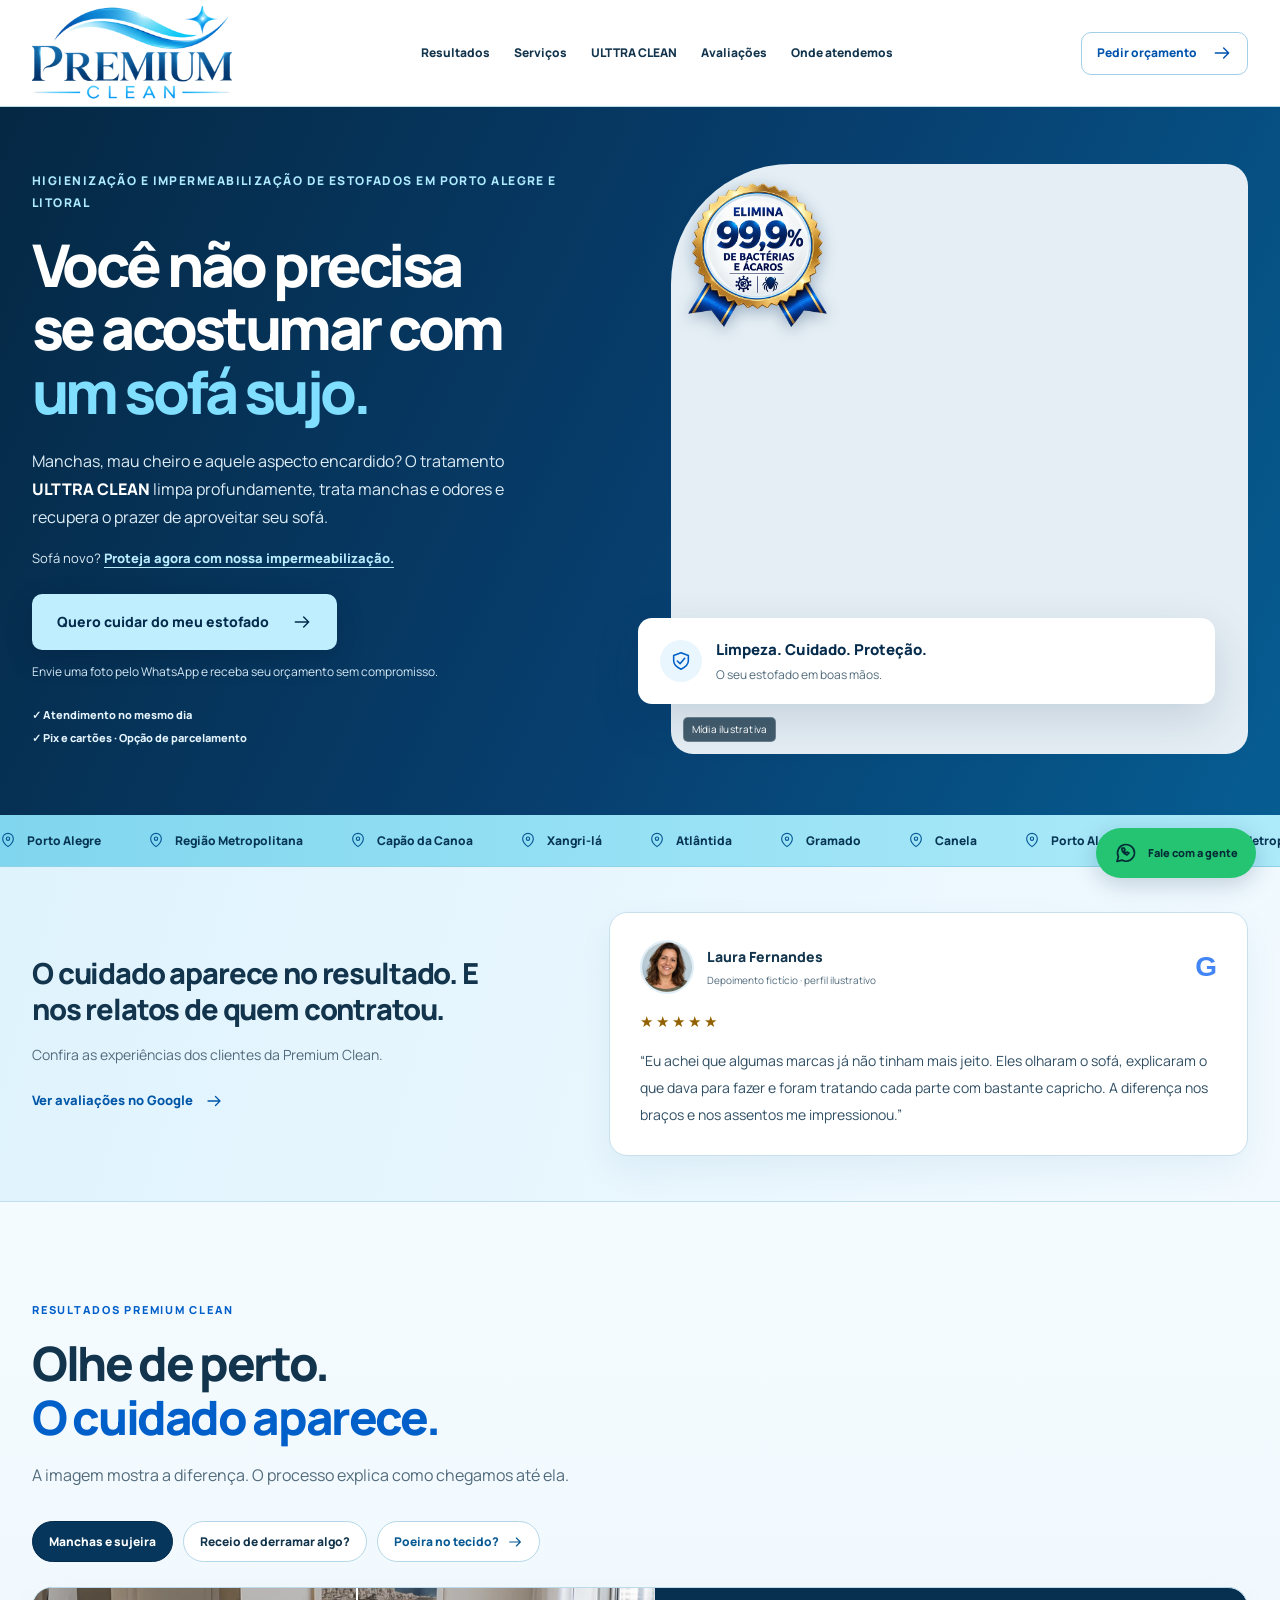
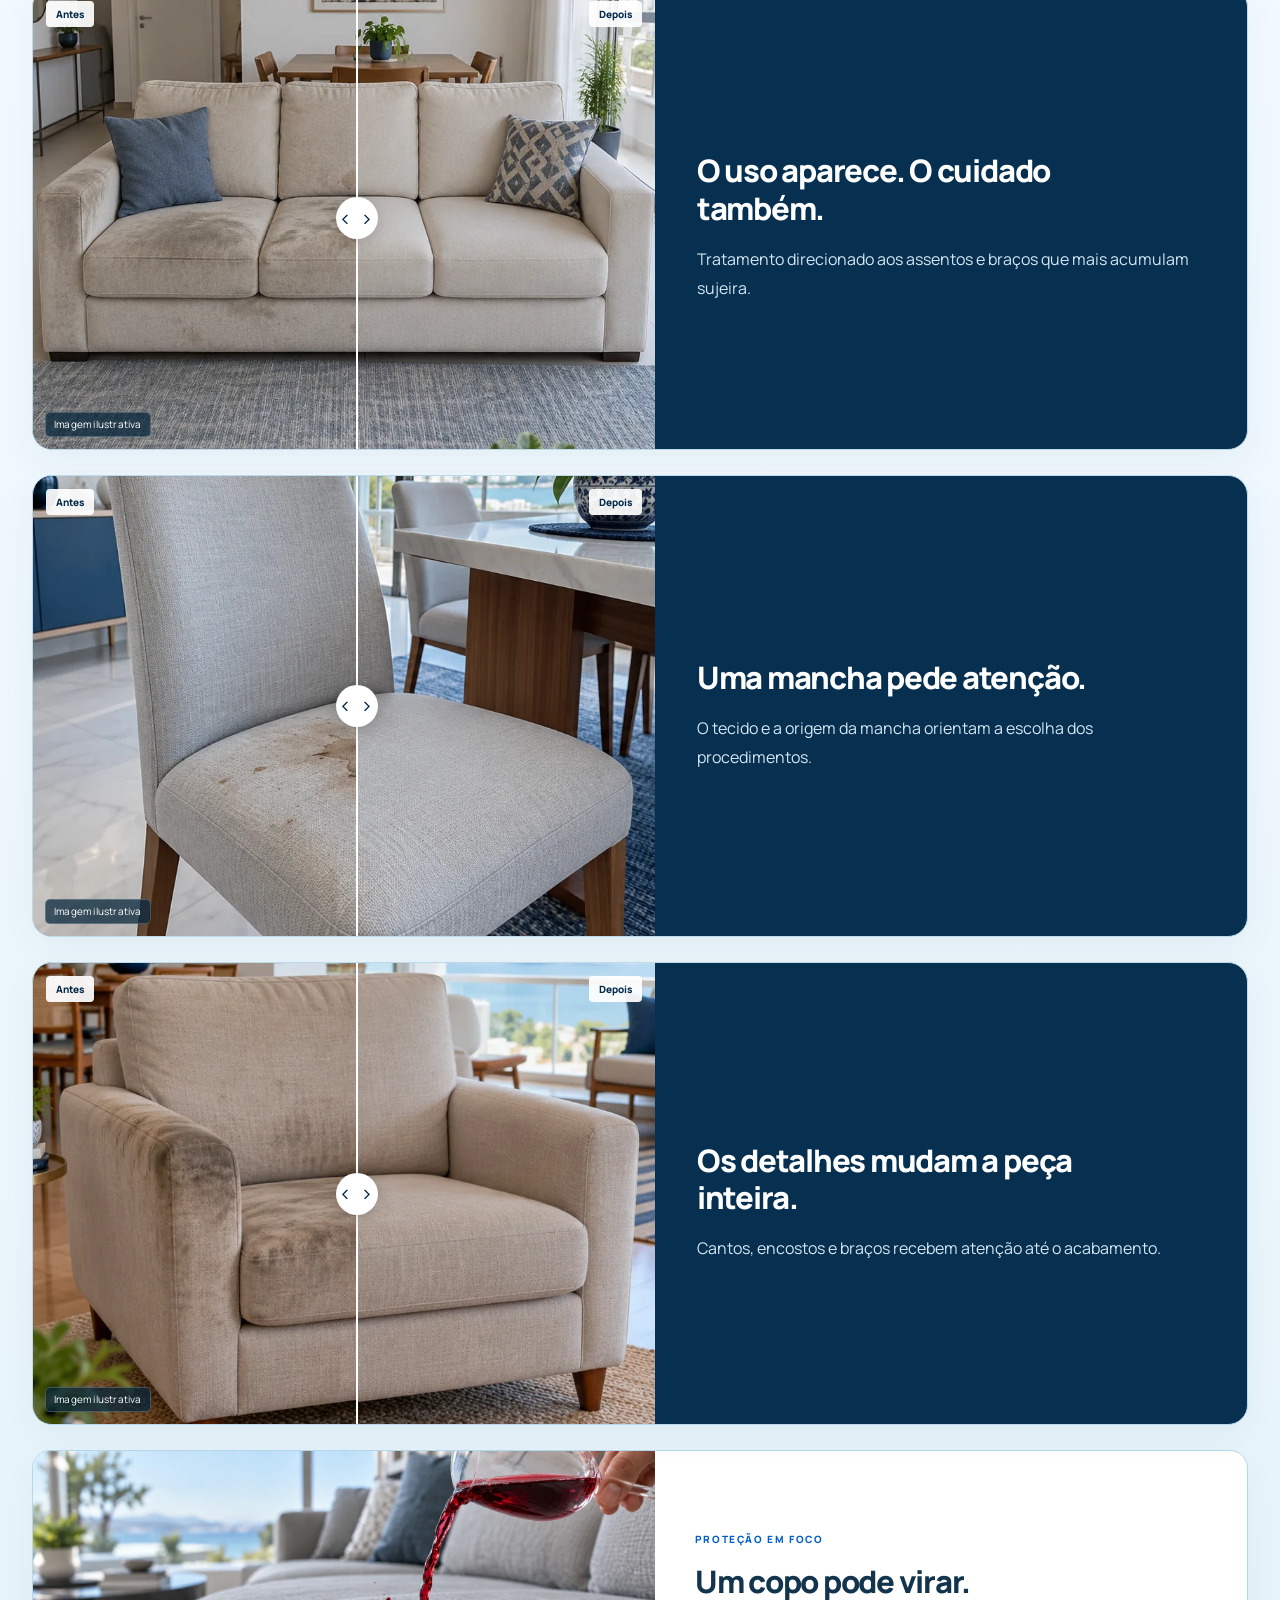
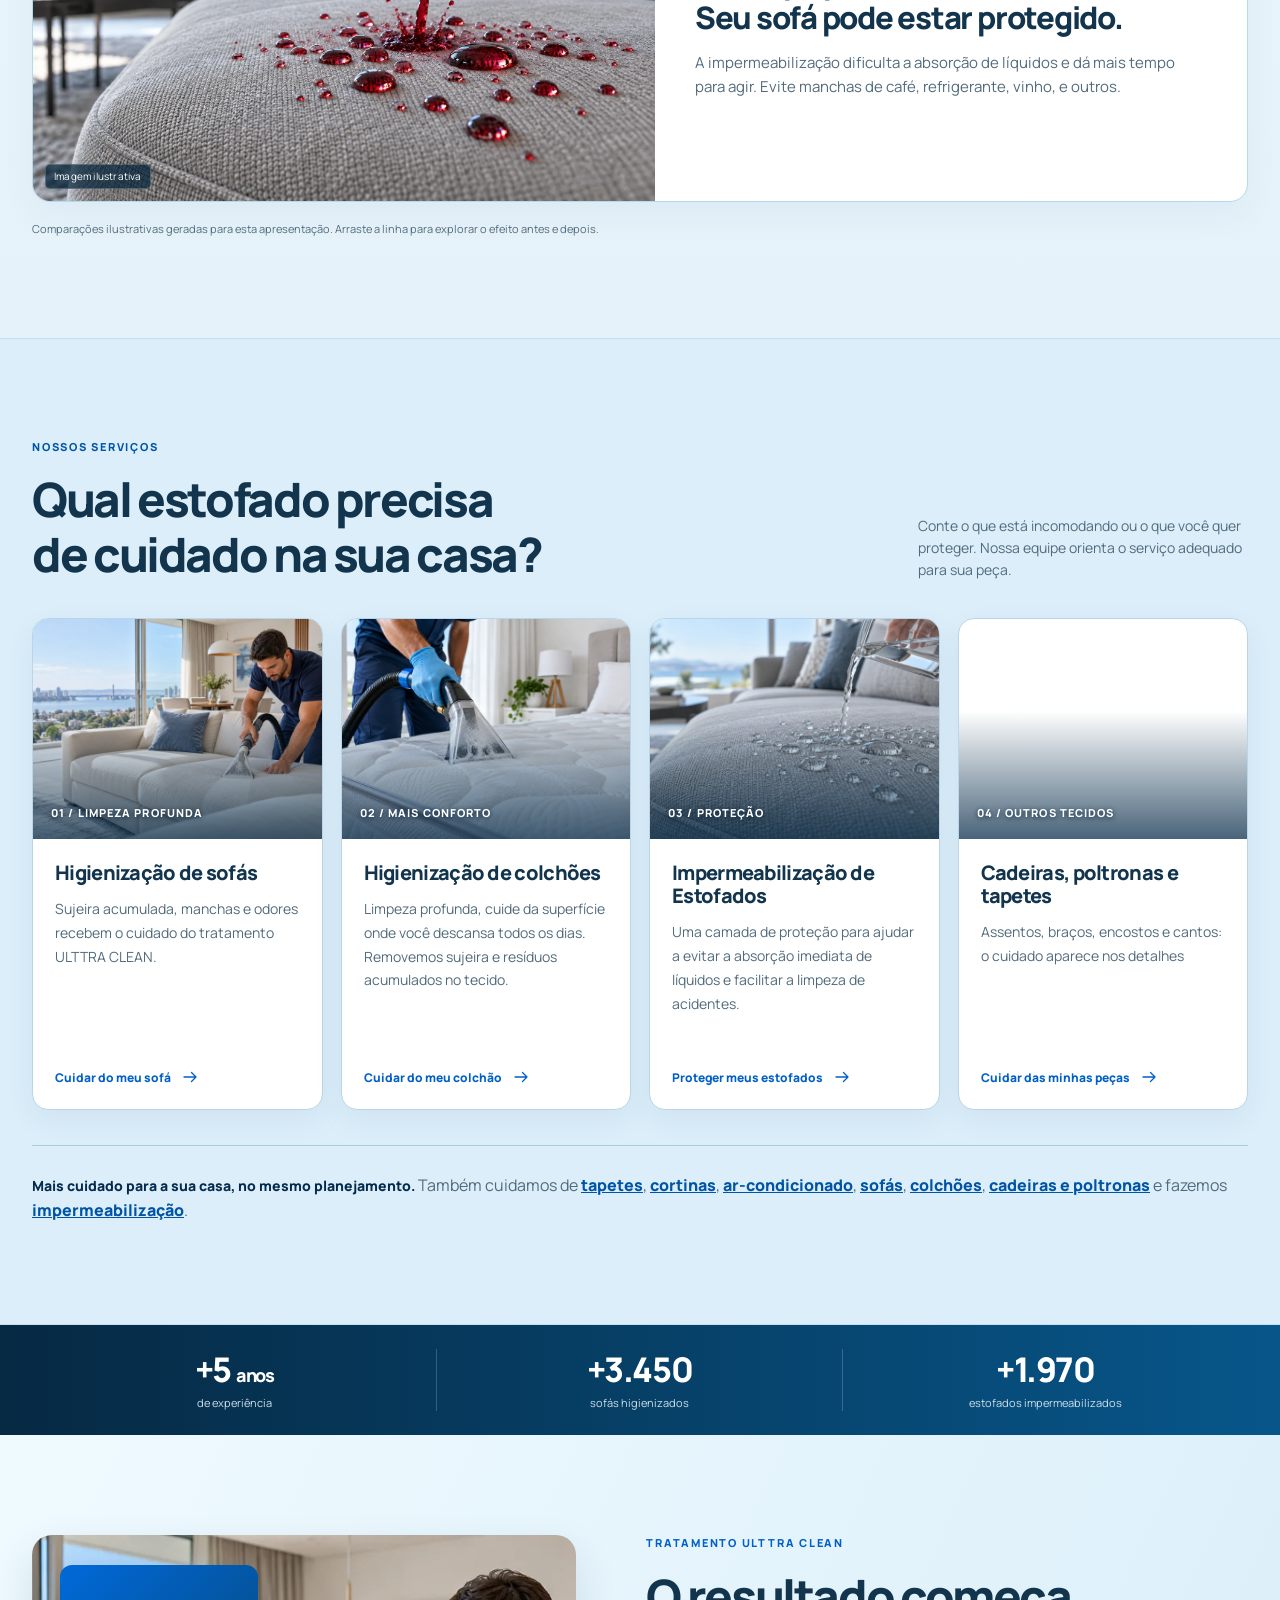
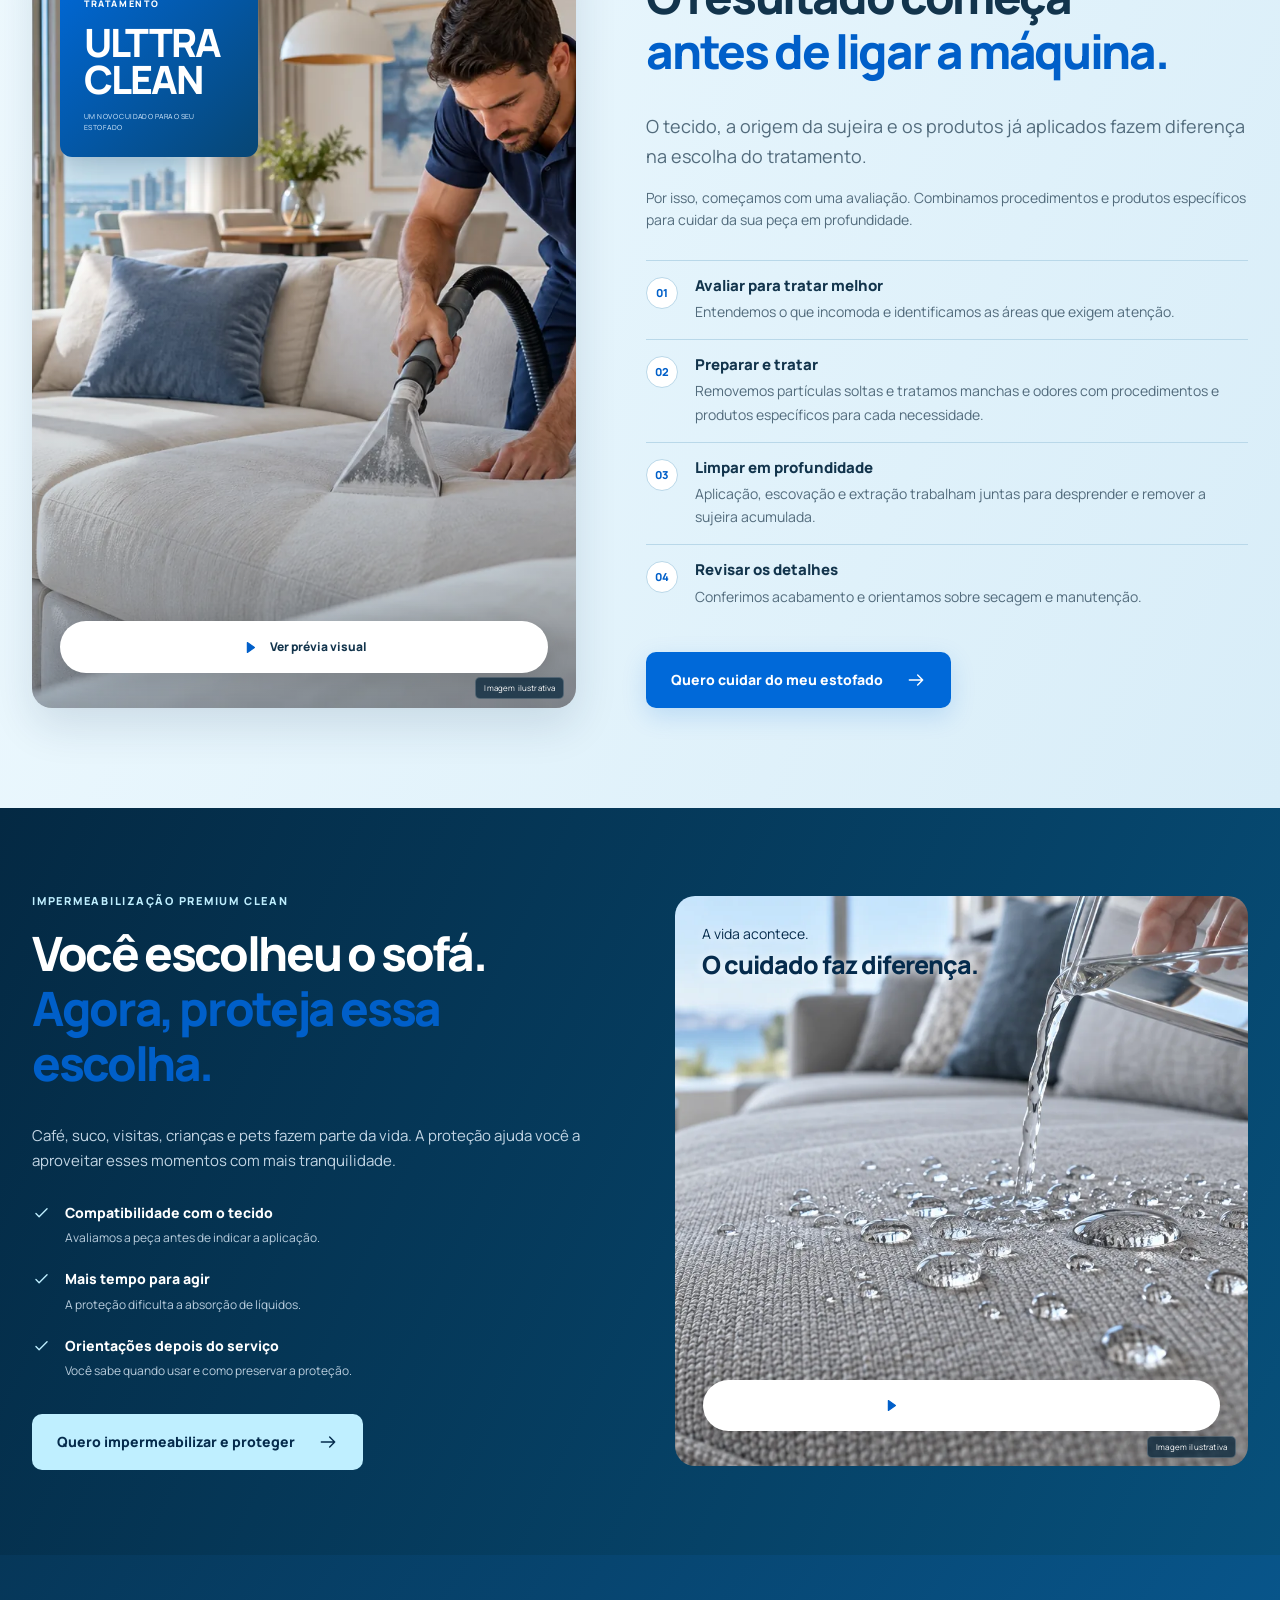
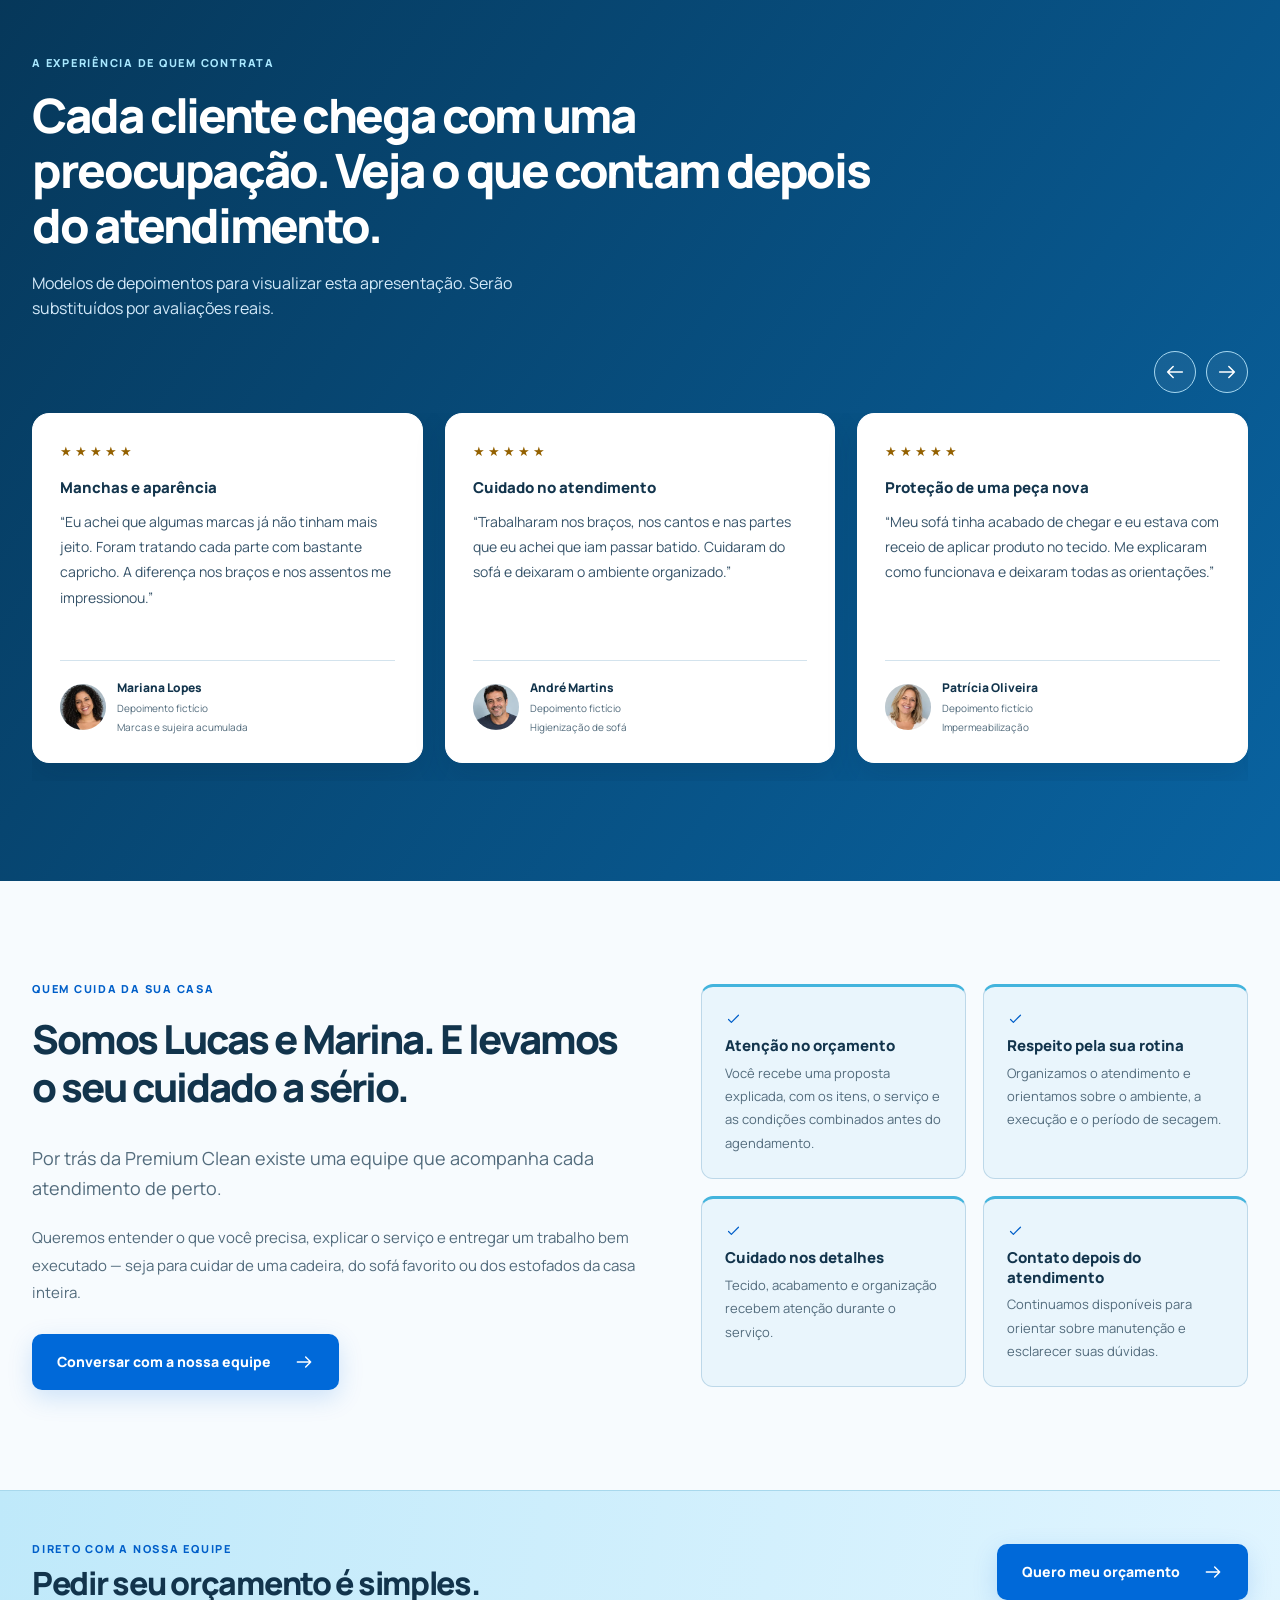
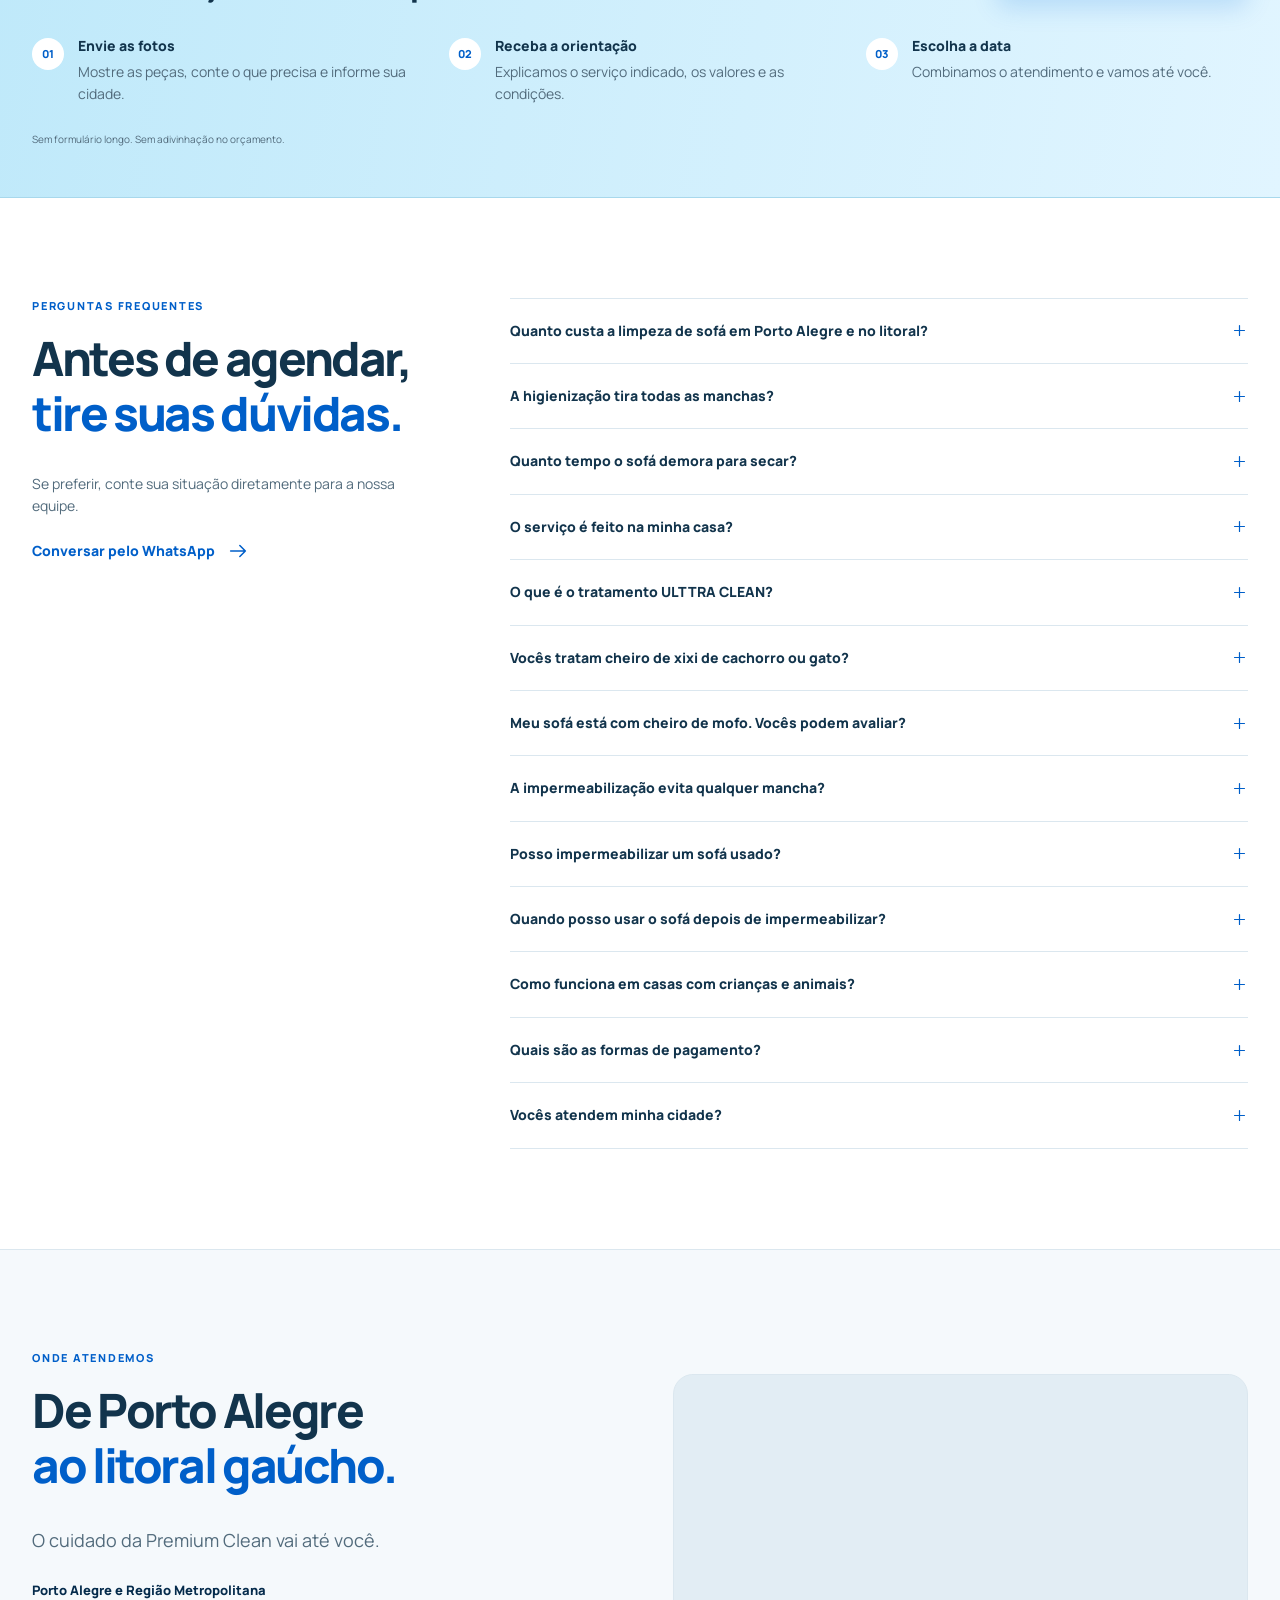
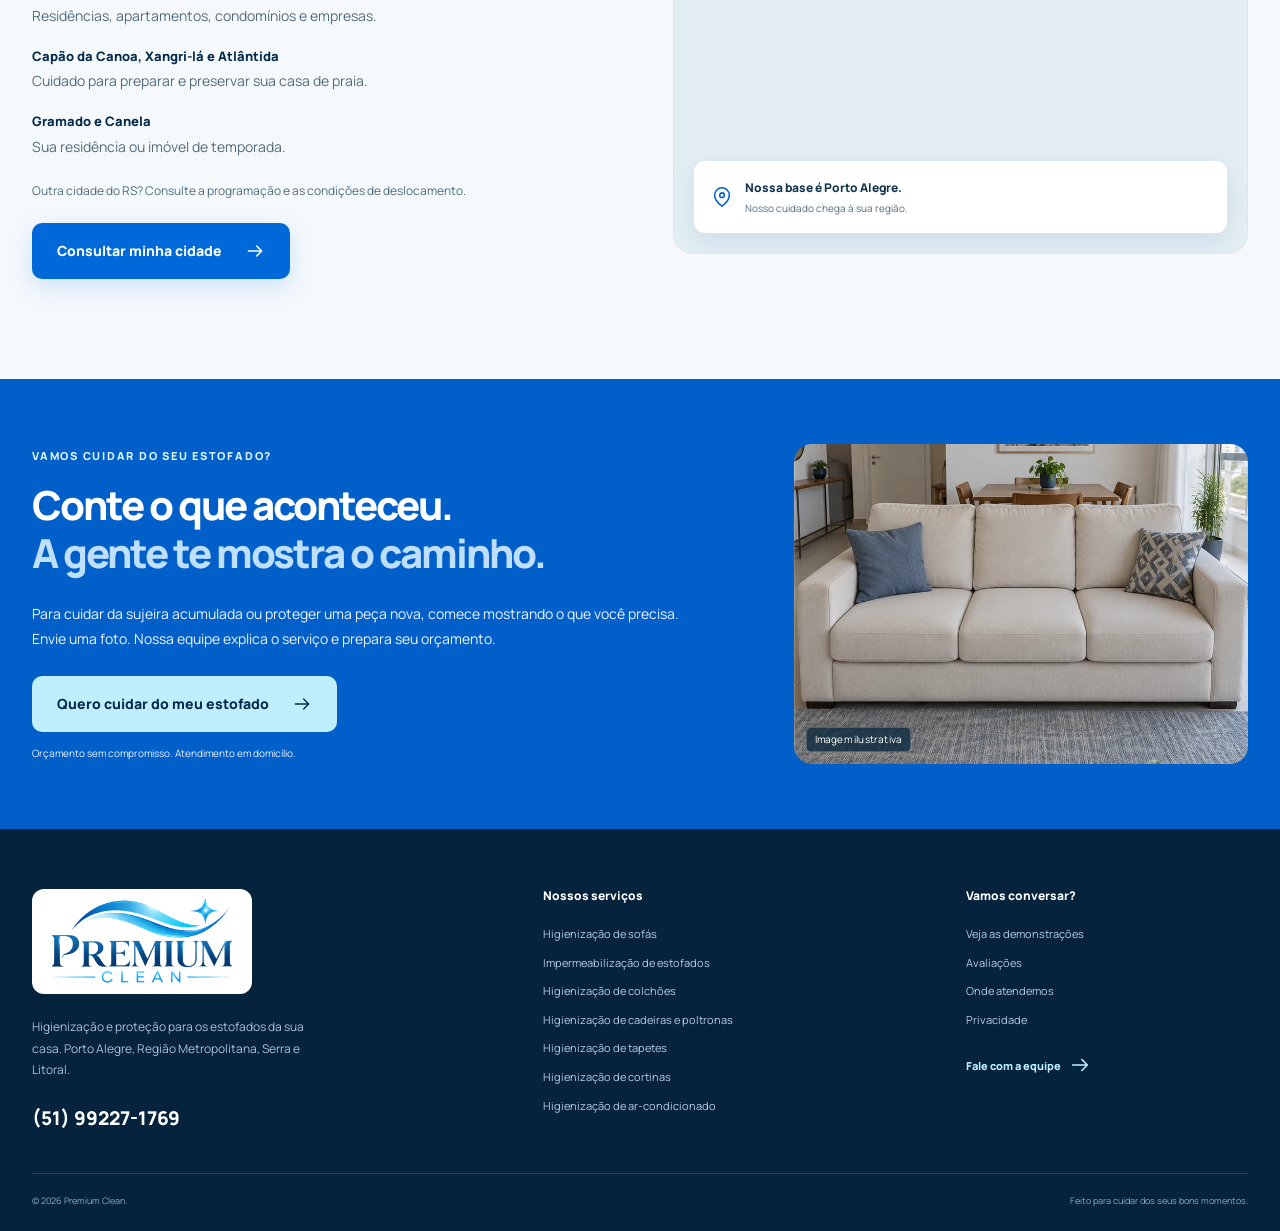
==== commit f79d177a: "Add files via upload" ====
--- a/index.html
+++ b/index.html
@@ -1 +1 @@
-<!doctype html><html lang="pt-BR"><head><meta charset="utf-8"><meta name="viewport" content="width=device-width, initial-scale=1"><meta name="theme-color" content="#075be8"><title>Higienização de Estofados em Porto Alegre e Litoral | Premium Clean</title><meta name="description" content="Limpeza de sofás, colchões e cadeiras com ULTTRA CLEAN e impermeabilização. Porto Alegre e Litoral Gaúcho. Peça seu orçamento."><link rel="canonical" href="https://lorensatto.github.io/premiumclean2/"><meta property="og:type" content="website"><meta property="og:locale" content="pt_BR"><meta property="og:title" content="Higienização de Estofados em Porto Alegre e Litoral | Premium Clean"><meta property="og:description" content="Limpeza de sofás, colchões e cadeiras com ULTTRA CLEAN e impermeabilização. Porto Alegre e Litoral Gaúcho. Peça seu orçamento."><meta property="og:url" content="https://lorensatto.github.io/premiumclean2/"><meta property="og:image" content="https://lorensatto.github.io/premiumclean2/higienizacao-sofa.webp"><meta name="twitter:card" content="summary_large_image"><link rel="icon" type="image/png" href="pc-favicon.png"><link rel="apple-touch-icon" href="pc-favicon.png"><link rel="preload" href="pc-manrope-800.woff2" as="font" type="font/woff2" crossorigin><link rel="stylesheet" href="pc-styles.css?v=20261026-2"><script type="application/ld+json">{"@context": "https://schema.org", "@type": "LocalBusiness", "@id": "https://lorensatto.github.io/premiumclean2/#empresa", "name": "Premium Clean", "url": "https://lorensatto.github.io/premiumclean2/", "telephone": "+55-51-99227-1769", "description": "Higienização e impermeabilização de estofados em Porto Alegre e no Litoral Gaúcho", "areaServed": ["Porto Alegre", "Região Metropolitana de Porto Alegre", "Capão da Canoa", "Xangri-lá", "Atlântida", "Gramado", "Canela"], "logo": "https://lorensatto.github.io/premiumclean2/pc-logo.webp"}</script><style>.other-services p b{display:inline}.other-services p a{display:inline;font-size:inherit;text-decoration:underline}.hero-features{flex-direction:column;gap:3px}.hero .media-tag{left:auto;right:18px;top:18px;display:flex;background:#fff;color:#07538a;padding:10px 13px;border-radius:10px;box-shadow:0 3px 16px #06334b30;line-height:1.35;letter-spacing:.02em;font-size:10px}.hero .media-tag .icon{flex:none}@media(max-width:600px){.header .nav{min-height:64px}.header .brand-logo{width:128px;height:60px}.header .nav nav{top:64px}html{scroll-padding-top:70px}.hero .media-tag{font-size:9px;right:12px;top:14px}.hero-features{gap:2px;font-size:11px;line-height:1.5}}.hero .media-tag.clean-seal{display:flex;flex-direction:column;justify-content:center;align-items:center;text-align:center;gap:2px;width:142px;height:142px;padding:12px;border:4px solid #fff;border-radius:50%;background:linear-gradient(145deg,#087fc1,#064b93);color:#fff;box-shadow:0 0 0 3px #0876b2,0 6px 18px #002b5980;line-height:1;letter-spacing:.08em}.clean-seal:before{content:"";position:absolute;inset:7px;border:1px solid #ffffff91;border-radius:50%;pointer-events:none}.clean-seal .seal-top{font-size:10px;font-weight:800}.clean-seal strong{font-size:37px;font-weight:900;letter-spacing:-.05em;line-height:1}.clean-seal strong span{font-size:20px}.clean-seal .seal-bottom{font-size:9px;font-weight:800;line-height:1.25;letter-spacing:.07em}@media(max-width:600px){.hero .media-tag.clean-seal{width:112px;height:112px;right:12px;top:14px;padding:9px}.clean-seal .seal-top{font-size:8px}.clean-seal strong{font-size:29px}.clean-seal strong span{font-size:16px}.clean-seal .seal-bottom{font-size:7.5px}}.region-band .region-track{animation-play-state:paused}.region-band.is-visible .region-track{animation-play-state:running}.region-band.is-visible:hover .region-track{animation-play-state:paused}</style></head><body><a href="#conteudo" class="skip">Pular para o conteúdo</a><header class="header"><div class="wrap nav"><a class="brand" href="index.html"><img class="brand-logo" src="pc-logo.webp" alt="Premium Clean — Higienização e proteção de estofados" width="200" height="95"></a><nav id="navigation" aria-label="Menu principal"><a href="index.html#resultados">Resultados</a><a href="index.html#servicos">Serviços</a><a href="index.html#ulttra">ULTTRA CLEAN</a><a href="index.html#avaliacoes">Avaliações</a><a href="index.html#regioes">Onde atendemos</a></nav><a class="btn btn-outline nav-button" href="https://wa.me/5551992271769?text=Ol%C3%A1%2C%20tudo%20bem%3F%20Vim%20pelo%20site%20e%20gostaria%20de%20higienizar%20meus%20estofados%21" data-wa="geral">Pedir orçamento<svg class="icon" viewBox="0 0 24 24" fill="none" stroke="currentColor" stroke-width="1.7" stroke-linecap="round" stroke-linejoin="round" aria-hidden="true"><path d="M4 12h16M14 6l6 6-6 6"/></svg></a><button class="menu-button" aria-controls="navigation" aria-expanded="false" aria-label="Abrir menu"><svg class="icon" viewBox="0 0 24 24" fill="none" stroke="currentColor" stroke-width="1.7" stroke-linecap="round" stroke-linejoin="round" aria-hidden="true"><path d="M4 7h16M4 12h16M4 17h16"/></svg></button></div></header><main id="conteudo"><section class="hero" id="inicio"><div class="wrap hero-grid"><div class="hero-copy"><span class="eyebrow hero-location">HIGIENIZAÇÃO E IMPERMEABILIZAÇÃO DE ESTOFADOS EM PORTO ALEGRE E LITORAL</span><h1>Você não precisa<br>se acostumar com<br><span>um sofá sujo.</span></h1><p class="hero-lead">Manchas, mau cheiro e aquele aspecto encardido? O tratamento <strong>ULTTRA CLEAN</strong> limpa profundamente, trata manchas e odores e recupera o prazer de aproveitar seu sofá.</p><p class="hero-protect">Sofá novo? <a href="impermeabilizacao-de-estofados.html">Proteja agora com nossa impermeabilização.</a></p><a class="btn btn-blue" href="https://wa.me/5551992271769?text=Ol%C3%A1%2C%20tudo%20bem%3F%20Vim%20pelo%20site%20e%20gostaria%20de%20higienizar%20meus%20estofados%21" data-wa="geral">Quero cuidar do meu estofado<svg class="icon" viewBox="0 0 24 24" fill="none" stroke="currentColor" stroke-width="1.7" stroke-linecap="round" stroke-linejoin="round" aria-hidden="true"><path d="M4 12h16M14 6l6 6-6 6"/></svg></a><p class="microcopy">Envie uma foto pelo WhatsApp e receba seu orçamento sem compromisso.</p><div class="hero-features"><span>✓ Atendimento no mesmo dia</span><span>✓ Pix e cartões · Opção de parcelamento</span></div></div><div class="hero-media"><img src="higienizacao-sofa.webp" alt="Imagem ilustrativa de higienização profissional de sofá" width="1600" height="1000" class="hero-poster" loading="eager" srcset="higienizacao-sofa-mobile.webp 800w, higienizacao-sofa.webp 1600w" sizes="(max-width: 600px) calc(100vw - 36px), 590px" decoding="async" fetchpriority="high"><video class="hero-video" muted loop playsinline preload="none" data-src="pc-hero.mp4" aria-label="Prévia visual ilustrativa da higienização"></video><span class="media-tag clean-seal" aria-label="Elimina 99,9% de bactérias e ácaros"><span class="seal-top">ELIMINA</span><strong>99,9<span>%</span></strong><span class="seal-bottom">DE BACTÉRIAS<br>E ÁCAROS</span></span><span class="image-label">Mídia ilustrativa</span><div class="hero-float"><span class="float-icon"><svg class="icon" viewBox="0 0 24 24" fill="none" stroke="currentColor" stroke-width="1.7" stroke-linecap="round" stroke-linejoin="round" aria-hidden="true"><path d="m12 3 8 3v6c0 5-8 9-8 9s-8-4-8-9V6Z"/><path d="m8 12 3 3 5-6"/></svg></span><div><b>Limpeza. Cuidado. Proteção.</b><span>O seu estofado em boas mãos.</span></div></div><button class="video-toggle" aria-label="Pausar animação de fundo">Ⅱ</button></div></div></section><div class="region-band" aria-label="Atendemos Porto Alegre, região metropolitana, litoral e serra"><div class="region-track"><div><span><svg class="icon" viewBox="0 0 24 24" fill="none" stroke="currentColor" stroke-width="1.7" stroke-linecap="round" stroke-linejoin="round" aria-hidden="true"><path d="M20 10c0 6-8 12-8 12S4 16 4 10a8 8 0 1 1 16 0Z"/><circle cx="12" cy="10" r="2.5"/></svg>Porto Alegre</span><span><svg class="icon" viewBox="0 0 24 24" fill="none" stroke="currentColor" stroke-width="1.7" stroke-linecap="round" stroke-linejoin="round" aria-hidden="true"><path d="M20 10c0 6-8 12-8 12S4 16 4 10a8 8 0 1 1 16 0Z"/><circle cx="12" cy="10" r="2.5"/></svg>Região Metropolitana</span><span><svg class="icon" viewBox="0 0 24 24" fill="none" stroke="currentColor" stroke-width="1.7" stroke-linecap="round" stroke-linejoin="round" aria-hidden="true"><path d="M20 10c0 6-8 12-8 12S4 16 4 10a8 8 0 1 1 16 0Z"/><circle cx="12" cy="10" r="2.5"/></svg>Capão da Canoa</span><span><svg class="icon" viewBox="0 0 24 24" fill="none" stroke="currentColor" stroke-width="1.7" stroke-linecap="round" stroke-linejoin="round" aria-hidden="true"><path d="M20 10c0 6-8 12-8 12S4 16 4 10a8 8 0 1 1 16 0Z"/><circle cx="12" cy="10" r="2.5"/></svg>Xangri-lá</span><span><svg class="icon" viewBox="0 0 24 24" fill="none" stroke="currentColor" stroke-width="1.7" stroke-linecap="round" stroke-linejoin="round" aria-hidden="true"><path d="M20 10c0 6-8 12-8 12S4 16 4 10a8 8 0 1 1 16 0Z"/><circle cx="12" cy="10" r="2.5"/></svg>Atlântida</span><span><svg class="icon" viewBox="0 0 24 24" fill="none" stroke="currentColor" stroke-width="1.7" stroke-linecap="round" stroke-linejoin="round" aria-hidden="true"><path d="M20 10c0 6-8 12-8 12S4 16 4 10a8 8 0 1 1 16 0Z"/><circle cx="12" cy="10" r="2.5"/></svg>Gramado</span><span><svg class="icon" viewBox="0 0 24 24" fill="none" stroke="currentColor" stroke-width="1.7" stroke-linecap="round" stroke-linejoin="round" aria-hidden="true"><path d="M20 10c0 6-8 12-8 12S4 16 4 10a8 8 0 1 1 16 0Z"/><circle cx="12" cy="10" r="2.5"/></svg>Canela</span></div><div aria-hidden="true"><span><svg class="icon" viewBox="0 0 24 24" fill="none" stroke="currentColor" stroke-width="1.7" stroke-linecap="round" stroke-linejoin="round" aria-hidden="true"><path d="M20 10c0 6-8 12-8 12S4 16 4 10a8 8 0 1 1 16 0Z"/><circle cx="12" cy="10" r="2.5"/></svg>Porto Alegre</span><span><svg class="icon" viewBox="0 0 24 24" fill="none" stroke="currentColor" stroke-width="1.7" stroke-linecap="round" stroke-linejoin="round" aria-hidden="true"><path d="M20 10c0 6-8 12-8 12S4 16 4 10a8 8 0 1 1 16 0Z"/><circle cx="12" cy="10" r="2.5"/></svg>Região Metropolitana</span><span><svg class="icon" viewBox="0 0 24 24" fill="none" stroke="currentColor" stroke-width="1.7" stroke-linecap="round" stroke-linejoin="round" aria-hidden="true"><path d="M20 10c0 6-8 12-8 12S4 16 4 10a8 8 0 1 1 16 0Z"/><circle cx="12" cy="10" r="2.5"/></svg>Capão da Canoa</span><span><svg class="icon" viewBox="0 0 24 24" fill="none" stroke="currentColor" stroke-width="1.7" stroke-linecap="round" stroke-linejoin="round" aria-hidden="true"><path d="M20 10c0 6-8 12-8 12S4 16 4 10a8 8 0 1 1 16 0Z"/><circle cx="12" cy="10" r="2.5"/></svg>Xangri-lá</span><span><svg class="icon" viewBox="0 0 24 24" fill="none" stroke="currentColor" stroke-width="1.7" stroke-linecap="round" stroke-linejoin="round" aria-hidden="true"><path d="M20 10c0 6-8 12-8 12S4 16 4 10a8 8 0 1 1 16 0Z"/><circle cx="12" cy="10" r="2.5"/></svg>Atlântida</span><span><svg class="icon" viewBox="0 0 24 24" fill="none" stroke="currentColor" stroke-width="1.7" stroke-linecap="round" stroke-linejoin="round" aria-hidden="true"><path d="M20 10c0 6-8 12-8 12S4 16 4 10a8 8 0 1 1 16 0Z"/><circle cx="12" cy="10" r="2.5"/></svg>Gramado</span><span><svg class="icon" viewBox="0 0 24 24" fill="none" stroke="currentColor" stroke-width="1.7" stroke-linecap="round" stroke-linejoin="round" aria-hidden="true"><path d="M20 10c0 6-8 12-8 12S4 16 4 10a8 8 0 1 1 16 0Z"/><circle cx="12" cy="10" r="2.5"/></svg>Canela</span></div></div></div><section class="trust-strip"><div class="wrap trust-grid"><div class="trust-intro"><h2>O cuidado aparece no resultado. E nos relatos de quem contratou.</h2><p>Confira as experiências dos clientes da Premium Clean.</p><a class="trust-google" href="https://www.google.com/maps/search/?api=1&amp;query=Premium%20Clean%20Porto%20Alegre" target="_blank" rel="noopener noreferrer">Ver avaliações no Google <svg class="icon" viewBox="0 0 24 24" fill="none" stroke="currentColor" stroke-width="1.7" stroke-linecap="round" stroke-linejoin="round" aria-hidden="true"><path d="M4 12h16M14 6l6 6-6 6"/></svg></a></div><article class="featured-review"><div class="featured-review-top"><div class="review-identity"><img src="pc-cliente-1.webp" alt="Retrato fictício de Laura Fernandes" width="72" height="72" loading="lazy"><div><b>Laura Fernandes</b><small>Depoimento fictício · perfil ilustrativo</small></div></div><span class="google-g" aria-hidden="true">G</span></div><span class="stars" aria-label="Cinco estrelas ilustrativas">★★★★★</span><blockquote>“Eu achei que algumas marcas já não tinham mais jeito. Eles olharam o sofá, explicaram o que dava para fazer e foram tratando cada parte com bastante capricho. A diferença nos braços e nos assentos me impressionou.”</blockquote></article></div></section><section class="section results" id="resultados"><div class="wrap"><div class="section-title "><span class="eyebrow">RESULTADOS PREMIUM CLEAN</span><h2>Olhe de perto.<br><span>O cuidado aparece.</span></h2><p>A imagem mostra a diferença. O processo explica como chegamos até ela.</p></div><div class="need-tabs" role="group" aria-label="Veja a demonstração para sua necessidade"><button class="active" data-filter="higienizacao" aria-pressed="true">Manchas e sujeira</button><button data-filter="impermeabilizacao" aria-pressed="false">Receio de derramar algo?</button><a href="higienizacao-de-colchoes.html">Poeira no tecido?<svg class="icon" viewBox="0 0 24 24" fill="none" stroke="currentColor" stroke-width="1.7" stroke-linecap="round" stroke-linejoin="round" aria-hidden="true"><path d="M4 12h16M14 6l6 6-6 6"/></svg></a></div><div id="result-clean" class="result-grid"><article class="result-card"><div class="comparison" style="--position:52%"><div class="compare-layer compare-after"><img src="pc-antes-depois-sofa.webp" alt="Ilustração da peça após a limpeza" width="1600" height="1000" class="" loading="lazy" decoding="async"></div><div class="compare-layer compare-before"><img src="pc-antes-depois-sofa.webp" alt="Ilustração da peça antes da limpeza" width="1600" height="1000" class="" loading="lazy" decoding="async"></div><span class="compare-label before">Antes</span><span class="compare-label after">Depois</span><div class="compare-handle">‹ ›</div><input type="range" min="0" max="100" value="52" aria-label="Comparar antes e depois: O uso aparece. O cuidado também."><span class="image-label">Imagem ilustrativa</span></div><div class="result-text"><h3>O uso aparece. O cuidado também.</h3><p>Tratamento direcionado aos assentos e braços que mais acumulam sujeira.</p></div></article><article class="result-card"><div class="comparison" style="--position:52%"><div class="compare-layer compare-after"><img src="pc-antes-depois-cadeira.webp" alt="Ilustração da peça após a limpeza" width="1600" height="1000" class="" loading="lazy" decoding="async"></div><div class="compare-layer compare-before"><img src="pc-antes-depois-cadeira.webp" alt="Ilustração da peça antes da limpeza" width="1600" height="1000" class="" loading="lazy" decoding="async"></div><span class="compare-label before">Antes</span><span class="compare-label after">Depois</span><div class="compare-handle">‹ ›</div><input type="range" min="0" max="100" value="52" aria-label="Comparar antes e depois: Uma mancha pede atenção."><span class="image-label">Imagem ilustrativa</span></div><div class="result-text"><h3>Uma mancha pede atenção.</h3><p>O tecido e a origem da mancha orientam a escolha dos procedimentos.</p></div></article><article class="result-card"><div class="comparison" style="--position:52%"><div class="compare-layer compare-after"><img src="pc-antes-depois-poltrona.webp" alt="Ilustração da peça após a limpeza" width="1600" height="1000" class="" loading="lazy" decoding="async"></div><div class="compare-layer compare-before"><img src="pc-antes-depois-poltrona.webp" alt="Ilustração da peça antes da limpeza" width="1600" height="1000" class="" loading="lazy" decoding="async"></div><span class="compare-label before">Antes</span><span class="compare-label after">Depois</span><div class="compare-handle">‹ ›</div><input type="range" min="0" max="100" value="52" aria-label="Comparar antes e depois: Os detalhes mudam a peça inteira."><span class="image-label">Imagem ilustrativa</span></div><div class="result-text"><h3>Os detalhes mudam a peça inteira.</h3><p>Cantos, encostos e braços recebem atenção até o acabamento.</p></div></article></div><div class="result-protection" id="result-protect"><div><img src="impermeabilizacao.webp" alt="Demonstração ilustrativa de gotas sobre tecido protegido" width="1600" height="1000" class="" loading="lazy" decoding="async"><span class="image-label">Imagem ilustrativa</span></div><div><span class="eyebrow">PROTEÇÃO EM FOCO</span><h3>Um copo pode virar.<br>Seu sofá pode estar protegido.</h3><p>A impermeabilização dificulta a absorção de líquidos e dá mais tempo para agir. Evite manchas de café, refrigerante, vinho, e outros.</p></div></div><p class="section-footnote">Comparações ilustrativas geradas para esta apresentação. Arraste a linha para explorar o efeito antes e depois.</p></div></section><section class="section services" id="servicos"><div class="wrap"><div class="split-head"><div class="section-title "><span class="eyebrow">NOSSOS SERVIÇOS</span><h2>Qual estofado precisa<br>de cuidado na sua casa?</h2></div><p>Conte o que está incomodando ou o que você quer proteger. Nossa equipe orienta o serviço adequado para sua peça.</p></div><div class="service-grid"><article class="service-card"><a class="service-image" href="https://wa.me/5551992271769?text=Ol%C3%A1%2C%20tudo%20bem%3F%20Vim%20pelo%20site%20e%20gostaria%20de%20higienizar%20meus%20estofados%21" data-wa="higienizacao" aria-label="Pedir orçamento: Higienização de sofás"><img src="higienizacao-sofa.webp" alt="Imagem ilustrativa — Higienização de sofás" width="1600" height="1000" loading="lazy" decoding="async"><span class="service-number">01 / LIMPEZA PROFUNDA</span></a><div class="service-body"><h3><a href="https://wa.me/5551992271769?text=Ol%C3%A1%2C%20tudo%20bem%3F%20Vim%20pelo%20site%20e%20gostaria%20de%20higienizar%20meus%20estofados%21" data-wa="higienizacao">Higienização de sofás</a></h3><p>Sujeira acumulada, manchas e odores recebem o cuidado do tratamento ULTTRA CLEAN.</p><a class="service-link" href="https://wa.me/5551992271769?text=Ol%C3%A1%2C%20tudo%20bem%3F%20Vim%20pelo%20site%20e%20gostaria%20de%20higienizar%20meus%20estofados%21" data-wa="higienizacao">Cuidar do meu sofá<svg class="icon" viewBox="0 0 24 24" fill="none" stroke="currentColor" stroke-width="1.7" stroke-linecap="round" stroke-linejoin="round" aria-hidden="true"><path d="M4 12h16M14 6l6 6-6 6"/></svg></a></div></article><article class="service-card"><a class="service-image" href="https://wa.me/5551992271769?text=Ol%C3%A1%2C%20tudo%20bem%3F%20Vim%20pelo%20site%20e%20gostaria%20de%20higienizar%20meus%20estofados%21" data-wa="higienizacao" aria-label="Pedir orçamento: Higienização de colchões"><img src="higienizacao-colchao.webp" alt="Imagem ilustrativa — Higienização de colchões" width="1600" height="1000" loading="lazy" decoding="async"><span class="service-number">02 / MAIS CONFORTO</span></a><div class="service-body"><h3><a href="https://wa.me/5551992271769?text=Ol%C3%A1%2C%20tudo%20bem%3F%20Vim%20pelo%20site%20e%20gostaria%20de%20higienizar%20meus%20estofados%21" data-wa="higienizacao">Higienização de colchões</a></h3><p>Limpeza profunda, cuide da superfície onde você descansa todos os dias. Removemos sujeira e resíduos acumulados no tecido.</p><a class="service-link" href="https://wa.me/5551992271769?text=Ol%C3%A1%2C%20tudo%20bem%3F%20Vim%20pelo%20site%20e%20gostaria%20de%20higienizar%20meus%20estofados%21" data-wa="higienizacao">Cuidar do meu colchão<svg class="icon" viewBox="0 0 24 24" fill="none" stroke="currentColor" stroke-width="1.7" stroke-linecap="round" stroke-linejoin="round" aria-hidden="true"><path d="M4 12h16M14 6l6 6-6 6"/></svg></a></div></article><article class="service-card"><a class="service-image" href="https://wa.me/5551992271769?text=Ol%C3%A1%2C%20tudo%20bem%3F%20Vim%20pelo%20site%20e%20gostaria%20de%20impermeabilizar%20meus%20estofados%21" data-wa="impermeabilizacao" aria-label="Pedir orçamento: Impermeabilização de Estofados"><img src="impermeabilizacao.webp" alt="Imagem ilustrativa — Impermeabilização de Estofados" width="1600" height="1000" loading="lazy" decoding="async"><span class="service-number">03 / PROTEÇÃO</span></a><div class="service-body"><h3><a href="https://wa.me/5551992271769?text=Ol%C3%A1%2C%20tudo%20bem%3F%20Vim%20pelo%20site%20e%20gostaria%20de%20impermeabilizar%20meus%20estofados%21" data-wa="impermeabilizacao">Impermeabilização de Estofados</a></h3><p>Uma camada de proteção para ajudar a evitar a absorção imediata de líquidos e facilitar a limpeza de acidentes.</p><a class="service-link" href="https://wa.me/5551992271769?text=Ol%C3%A1%2C%20tudo%20bem%3F%20Vim%20pelo%20site%20e%20gostaria%20de%20impermeabilizar%20meus%20estofados%21" data-wa="impermeabilizacao">Proteger meus estofados<svg class="icon" viewBox="0 0 24 24" fill="none" stroke="currentColor" stroke-width="1.7" stroke-linecap="round" stroke-linejoin="round" aria-hidden="true"><path d="M4 12h16M14 6l6 6-6 6"/></svg></a></div></article><article class="service-card"><a class="service-image" href="https://wa.me/5551992271769?text=Ol%C3%A1%2C%20tudo%20bem%3F%20Vim%20pelo%20site%20e%20gostaria%20de%20higienizar%20meus%20estofados%21" data-wa="higienizacao" aria-label="Pedir orçamento: Cadeiras, poltronas e tapetes"><img src="higienizacao-tapete.webp" alt="Imagem ilustrativa — Cadeiras, poltronas e tapetes" width="1600" height="1000" loading="lazy" decoding="async"><span class="service-number">04 / OUTROS TECIDOS</span></a><div class="service-body"><h3><a href="https://wa.me/5551992271769?text=Ol%C3%A1%2C%20tudo%20bem%3F%20Vim%20pelo%20site%20e%20gostaria%20de%20higienizar%20meus%20estofados%21" data-wa="higienizacao">Cadeiras, poltronas e tapetes</a></h3><p>Assentos, braços, encostos e cantos: o cuidado aparece nos detalhes</p><a class="service-link" href="https://wa.me/5551992271769?text=Ol%C3%A1%2C%20tudo%20bem%3F%20Vim%20pelo%20site%20e%20gostaria%20de%20higienizar%20meus%20estofados%21" data-wa="higienizacao">Cuidar das minhas peças<svg class="icon" viewBox="0 0 24 24" fill="none" stroke="currentColor" stroke-width="1.7" stroke-linecap="round" stroke-linejoin="round" aria-hidden="true"><path d="M4 12h16M14 6l6 6-6 6"/></svg></a></div></article></div><div class="other-services"><p><b>Mais cuidado para a sua casa, no mesmo planejamento.</b> Também cuidamos de <a href="higienizacao-de-tapetes.html">tapetes</a>, <a href="higienizacao-de-cortinas.html">cortinas</a>, <a href="higienizacao-de-ar-condicionado.html">ar-condicionado</a>, <a href="higienizacao-de-sofas.html">sofás</a>, <a href="higienizacao-de-colchoes.html">colchões</a>, <a href="higienizacao-de-cadeiras-e-poltronas.html">cadeiras e poltronas</a> e fazemos <a href="impermeabilizacao-de-estofados.html">impermeabilização</a>.</p></div></div></section><section class="numbers" aria-label="Experiência da Premium Clean"><div class="wrap number-grid"><div><strong>+5<span>anos</span></strong><small>de experiência</small></div><div><strong>+3.450</strong><small>sofás higienizados</small></div><div><strong>+1.970</strong><small>estofados impermeabilizados</small></div></div></section><section class="section treatment" id="ulttra"><div class="wrap treatment-grid"><div class="treatment-photo"><img src="higienizacao-sofa.webp" alt="Imagem ilustrativa de extração durante a higienização" width="1600" height="1000" class="" loading="lazy" decoding="async"><span class="image-label">Imagem ilustrativa</span><div class="ulttra-stamp"><span>TRATAMENTO</span><b>ULTTRA<br>CLEAN</b><small>UM NOVO CUIDADO PARA O SEU ESTOFADO</small></div><button class="video-pill" data-video="pc-hero.mp4"><svg class="icon" viewBox="0 0 24 24" fill="none" stroke="currentColor" stroke-width="1.7" stroke-linecap="round" stroke-linejoin="round" aria-hidden="true"><path d="m9 5 10 7-10 7z"/></svg>Ver prévia visual</button></div><div><div class="section-title "><span class="eyebrow">TRATAMENTO ULTTRA CLEAN</span><h2>O resultado começa<br><span>antes de ligar a máquina.</span></h2></div><p class="lead">O tecido, a origem da sujeira e os produtos já aplicados fazem diferença na escolha do tratamento.</p><p>Por isso, começamos com uma avaliação. Combinamos procedimentos e produtos específicos para cuidar da sua peça em profundidade.</p><ol class="process-steps"><li><span>01</span><div><h3>Avaliar para tratar melhor</h3><p>Entendemos o que incomoda e identificamos as áreas que exigem atenção.</p></div></li><li><span>02</span><div><h3>Preparar e tratar</h3><p>Removemos partículas soltas e tratamos manchas e odores com procedimentos e produtos específicos para cada necessidade.</p></div></li><li><span>03</span><div><h3>Limpar em profundidade</h3><p>Aplicação, escovação e extração trabalham juntas para desprender e remover a sujeira acumulada.</p></div></li><li><span>04</span><div><h3>Revisar os detalhes</h3><p>Conferimos acabamento e orientamos sobre secagem e manutenção.</p></div></li></ol><a class="btn btn-blue" href="https://wa.me/5551992271769?text=Ol%C3%A1%2C%20tudo%20bem%3F%20Vim%20pelo%20site%20e%20gostaria%20de%20higienizar%20meus%20estofados%21" data-wa="geral">Quero cuidar do meu estofado<svg class="icon" viewBox="0 0 24 24" fill="none" stroke="currentColor" stroke-width="1.7" stroke-linecap="round" stroke-linejoin="round" aria-hidden="true"><path d="M4 12h16M14 6l6 6-6 6"/></svg></a></div></div></section><section class="protection-section" id="protecao"><div class="wrap protection-grid"><div><div class="section-title light-title"><span class="eyebrow">IMPERMEABILIZAÇÃO PREMIUM CLEAN</span><h2>Você escolheu o sofá.<br><span>Agora, proteja essa escolha.</span></h2></div><p class="lead">Café, suco, visitas, crianças e pets fazem parte da vida. A proteção ajuda você a aproveitar esses momentos com mais tranquilidade.</p><ul class="feature-list"><li><svg class="icon" viewBox="0 0 24 24" fill="none" stroke="currentColor" stroke-width="1.7" stroke-linecap="round" stroke-linejoin="round" aria-hidden="true"><path d="m5 12 4 4L19 6"/></svg><span><b>Compatibilidade com o tecido</b>Avaliamos a peça antes de indicar a aplicação.</span></li><li><svg class="icon" viewBox="0 0 24 24" fill="none" stroke="currentColor" stroke-width="1.7" stroke-linecap="round" stroke-linejoin="round" aria-hidden="true"><path d="m5 12 4 4L19 6"/></svg><span><b>Mais tempo para agir</b>A proteção dificulta a absorção de líquidos.</span></li><li><svg class="icon" viewBox="0 0 24 24" fill="none" stroke="currentColor" stroke-width="1.7" stroke-linecap="round" stroke-linejoin="round" aria-hidden="true"><path d="m5 12 4 4L19 6"/></svg><span><b>Orientações depois do serviço</b>Você sabe quando usar e como preservar a proteção.</span></li></ul><a class="btn btn-lime" href="https://wa.me/5551992271769?text=Ol%C3%A1%2C%20tudo%20bem%3F%20Vim%20pelo%20site%20e%20gostaria%20de%20impermeabilizar%20meus%20estofados%21" data-wa="impermeabilização">Quero impermeabilizar e proteger<svg class="icon" viewBox="0 0 24 24" fill="none" stroke="currentColor" stroke-width="1.7" stroke-linecap="round" stroke-linejoin="round" aria-hidden="true"><path d="M4 12h16M14 6l6 6-6 6"/></svg></a></div><div class="protect-photo"><img src="impermeabilizacao.webp" alt="Ilustração de água formando gotas sobre tecido impermeabilizado" width="1600" height="1000" class="" loading="lazy" decoding="async"><span class="image-label">Imagem ilustrativa</span><button class="video-pill" data-video="pc-protecao.mp4"><svg class="icon" viewBox="0 0 24 24" fill="none" stroke="currentColor" stroke-width="1.7" stroke-linecap="round" stroke-linejoin="round" aria-hidden="true"><path d="m9 5 10 7-10 7z"/></svg>Ver prévia da proteção</button><span class="protect-caption">A vida acontece.<b>O cuidado faz diferença.</b></span></div></div></section><section class="section" id="avaliacoes"><div class="wrap"><div class="section-title "><span class="eyebrow">A EXPERIÊNCIA DE QUEM CONTRATA</span><h2>Cada cliente chega com uma preocupação. Veja o que contam depois do atendimento.</h2><p>Modelos de depoimentos para visualizar esta apresentação. Serão substituídos por avaliações reais.</p></div><div class="review-actions"><button class="prev" data-review-dir="-1" aria-label="Ver depoimentos anteriores"><svg class="icon" viewBox="0 0 24 24" fill="none" stroke="currentColor" stroke-width="1.7" stroke-linecap="round" stroke-linejoin="round" aria-hidden="true"><path d="M4 12h16M14 6l6 6-6 6"/></svg></button><button data-review-dir="1" aria-label="Ver próximos depoimentos"><svg class="icon" viewBox="0 0 24 24" fill="none" stroke="currentColor" stroke-width="1.7" stroke-linecap="round" stroke-linejoin="round" aria-hidden="true"><path d="M4 12h16M14 6l6 6-6 6"/></svg></button></div><div class="review-grid" tabindex="0" role="region" aria-label="Depoimentos fictícios para demonstração"><article class="review-card"><span class="stars" aria-label="Cinco estrelas ilustrativas">★★★★★</span><h3>Manchas e aparência</h3><blockquote>“Eu achei que algumas marcas já não tinham mais jeito. Foram tratando cada parte com bastante capricho. A diferença nos braços e nos assentos me impressionou.”</blockquote><div class="review-person"><img class="avatar-photo" src="pc-cliente-2.webp" alt="Retrato fictício de Mariana Lopes" width="48" height="48" loading="lazy"><div><b>Mariana Lopes</b><em>Depoimento fictício</em><small>Marcas e sujeira acumulada</small></div></div></article><article class="review-card"><span class="stars" aria-label="Cinco estrelas ilustrativas">★★★★★</span><h3>Cuidado no atendimento</h3><blockquote>“Trabalharam nos braços, nos cantos e nas partes que eu achei que iam passar batido. Cuidaram do sofá e deixaram o ambiente organizado.”</blockquote><div class="review-person"><img class="avatar-photo" src="pc-cliente-3.webp" alt="Retrato fictício de André Martins" width="48" height="48" loading="lazy"><div><b>André Martins</b><em>Depoimento fictício</em><small>Higienização de sofá</small></div></div></article><article class="review-card"><span class="stars" aria-label="Cinco estrelas ilustrativas">★★★★★</span><h3>Proteção de uma peça nova</h3><blockquote>“Meu sofá tinha acabado de chegar e eu estava com receio de aplicar produto no tecido. Me explicaram como funcionava e deixaram todas as orientações.”</blockquote><div class="review-person"><img class="avatar-photo" src="pc-cliente-4.webp" alt="Retrato fictício de Patrícia Oliveira" width="48" height="48" loading="lazy"><div><b>Patrícia Oliveira</b><em>Depoimento fictício</em><small>Impermeabilização</small></div></div></article><article class="review-card"><span class="stars" aria-label="Cinco estrelas ilustrativas">★★★★★</span><h3>Atendimento de várias peças</h3><blockquote>“Comecei pelo sofá e aproveitei para ver o colchão e as poltronas. Me explicaram o que cada peça precisava e os valores separados.”</blockquote><div class="review-person"><img class="avatar-photo" src="pc-cliente-5.webp" alt="Retrato fictício de Camila Souza" width="48" height="48" loading="lazy"><div><b>Camila Souza</b><em>Depoimento fictício</em><small>Cuidado com a casa</small></div></div></article><article class="review-card"><span class="stars" aria-label="Cinco estrelas ilustrativas">★★★★★</span><h3>Cuidado com a rotina da casa</h3><blockquote>“Sou do time das ‘ites’: rinite, sinusite… então sou bem chato com poeira em casa, hahaha. Aproveitei para cuidar do sofá, do colchão e das poltronas. Me explicaram os cuidados depois e como organizar a manutenção. Gostei de ter tudo bem orientado.”</blockquote><div class="review-person"><img class="avatar-photo" src="pc-cliente-6.webp" alt="Retrato fictício de Renato Almeida" width="48" height="48" loading="lazy"><div><b>Renato Almeida</b><em>Depoimento fictício</em><small>Manutenção dos estofados</small></div></div></article></div></div></section><section class="section team-section"><div class="wrap team-grid team-text-only"><div class="team-intro"><div class="section-title"><span class="eyebrow">QUEM CUIDA DA SUA CASA</span><h2>Somos Lucas e Marina. E levamos o seu cuidado a sério.</h2></div><p class="lead">Por trás da Premium Clean existe uma equipe que acompanha cada atendimento de perto.</p><p>Queremos entender o que você precisa, explicar o serviço e entregar um trabalho bem executado — seja para cuidar de uma cadeira, do sofá favorito ou dos estofados da casa inteira.</p><a class="btn btn-blue" data-wa="geral" href="https://wa.me/5551992271769?text=Ol%C3%A1%2C%20tudo%20bem%3F%20Vim%20pelo%20site%20e%20gostaria%20de%20higienizar%20meus%20estofados%21">Conversar com a nossa equipe<svg class="icon" viewBox="0 0 24 24" fill="none" stroke="currentColor" stroke-width="1.7" stroke-linecap="round" stroke-linejoin="round" aria-hidden="true"><path d="M4 12h16M14 6l6 6-6 6"/></svg></a></div><div class="commitment-grid"><div><svg class="icon" viewBox="0 0 24 24" fill="none" stroke="currentColor" stroke-width="1.7" stroke-linecap="round" stroke-linejoin="round" aria-hidden="true"><path d="m5 12 4 4L19 6"/></svg><h3>Atenção no orçamento</h3><p>Você recebe uma proposta explicada, com os itens, o serviço e as condições combinados antes do agendamento.</p></div><div><svg class="icon" viewBox="0 0 24 24" fill="none" stroke="currentColor" stroke-width="1.7" stroke-linecap="round" stroke-linejoin="round" aria-hidden="true"><path d="m5 12 4 4L19 6"/></svg><h3>Respeito pela sua rotina</h3><p>Organizamos o atendimento e orientamos sobre o ambiente, a execução e o período de secagem.</p></div><div><svg class="icon" viewBox="0 0 24 24" fill="none" stroke="currentColor" stroke-width="1.7" stroke-linecap="round" stroke-linejoin="round" aria-hidden="true"><path d="m5 12 4 4L19 6"/></svg><h3>Cuidado nos detalhes</h3><p>Tecido, acabamento e organização recebem atenção durante o serviço.</p></div><div><svg class="icon" viewBox="0 0 24 24" fill="none" stroke="currentColor" stroke-width="1.7" stroke-linecap="round" stroke-linejoin="round" aria-hidden="true"><path d="m5 12 4 4L19 6"/></svg><h3>Contato depois do atendimento</h3><p>Continuamos disponíveis para orientar sobre manutenção e esclarecer suas dúvidas.</p></div></div></div></section><section class="booking"><div class="wrap"><div class="booking-top"><div><span class="eyebrow">DIRETO COM A NOSSA EQUIPE</span><h2>Pedir seu orçamento é simples.</h2></div><a class="btn btn-blue" href="https://wa.me/5551992271769?text=Ol%C3%A1%2C%20tudo%20bem%3F%20Vim%20pelo%20site%20e%20gostaria%20de%20higienizar%20meus%20estofados%21" data-wa="geral">Quero meu orçamento<svg class="icon" viewBox="0 0 24 24" fill="none" stroke="currentColor" stroke-width="1.7" stroke-linecap="round" stroke-linejoin="round" aria-hidden="true"><path d="M4 12h16M14 6l6 6-6 6"/></svg></a></div><div class="booking-steps"><div><span>01</span><div><h3>Envie as fotos</h3><p>Mostre as peças, conte o que precisa e informe sua cidade.</p></div></div><div><span>02</span><div><h3>Receba a orientação</h3><p>Explicamos o serviço indicado, os valores e as condições.</p></div></div><div><span>03</span><div><h3>Escolha a data</h3><p>Combinamos o atendimento e vamos até você.</p></div></div></div><p class="booking-note">Sem formulário longo. Sem adivinhação no orçamento.</p></div></section><section class="section faq-section" id="duvidas"><div class="wrap faq-grid"><div class="faq-intro"><div class="section-title "><span class="eyebrow">PERGUNTAS FREQUENTES</span><h2>Antes de agendar,<br><span>tire suas dúvidas.</span></h2></div><p>Se preferir, conte sua situação diretamente para a nossa equipe.</p><a class="text-link" href="https://wa.me/5551992271769?text=Ol%C3%A1%2C%20tudo%20bem%3F%20Vim%20pelo%20site%20e%20gostaria%20de%20higienizar%20meus%20estofados%21" data-wa="geral">Conversar pelo WhatsApp<svg class="icon" viewBox="0 0 24 24" fill="none" stroke="currentColor" stroke-width="1.7" stroke-linecap="round" stroke-linejoin="round" aria-hidden="true"><path d="M4 12h16M14 6l6 6-6 6"/></svg></a></div><div class="faq-list"><details><summary>Quanto custa a limpeza de sofá em Porto Alegre e no litoral?<svg class="icon" viewBox="0 0 24 24" fill="none" stroke="currentColor" stroke-width="1.7" stroke-linecap="round" stroke-linejoin="round" aria-hidden="true"><path d="M12 5v14M5 12h14"/></svg></summary><p>O valor depende do tamanho, modelo, tecido, estado da peça e tratamentos necessários. Envie fotos e informe sua cidade pelo WhatsApp. Você recebe um orçamento com o serviço indicado e as condições antes de agendar.</p></details><details><summary>A higienização tira todas as manchas?<svg class="icon" viewBox="0 0 24 24" fill="none" stroke="currentColor" stroke-width="1.7" stroke-linecap="round" stroke-linejoin="round" aria-hidden="true"><path d="M12 5v14M5 12h14"/></svg></summary><p>Utilizamos tratamentos específicos, mas o resultado depende da origem da mancha, do tempo no tecido e de tentativas anteriores de limpeza. Nossa equipe avalia a peça e explica o que pode ser trabalhado.</p></details><details><summary>Quanto tempo o sofá demora para secar?<svg class="icon" viewBox="0 0 24 24" fill="none" stroke="currentColor" stroke-width="1.7" stroke-linecap="round" stroke-linejoin="round" aria-hidden="true"><path d="M12 5v14M5 12h14"/></svg></summary><p>A previsão habitual é de 8 a 10 horas, podendo variar conforme o tecido, o clima e a ventilação. Orientamos como favorecer a secagem e quando voltar a utilizar a peça.</p></details><details><summary>O serviço é feito na minha casa?<svg class="icon" viewBox="0 0 24 24" fill="none" stroke="currentColor" stroke-width="1.7" stroke-linecap="round" stroke-linejoin="round" aria-hidden="true"><path d="M12 5v14M5 12h14"/></svg></summary><p>Sim. Sofás, colchões, cadeiras e poltronas são atendidos no local. Para tapetes, cortinas e outros itens, explicamos a logística indicada durante o orçamento.</p></details><details><summary>O que é o tratamento ULTTRA CLEAN?<svg class="icon" viewBox="0 0 24 24" fill="none" stroke="currentColor" stroke-width="1.7" stroke-linecap="round" stroke-linejoin="round" aria-hidden="true"><path d="M12 5v14M5 12h14"/></svg></summary><p>É o processo de higienização da Premium Clean: avaliação, preparação, tratamento de manchas e odores, limpeza profunda, extração e acabamento. Os procedimentos e produtos são escolhidos conforme a necessidade da peça.</p></details><details><summary>Vocês tratam cheiro de xixi de cachorro ou gato?<svg class="icon" viewBox="0 0 24 24" fill="none" stroke="currentColor" stroke-width="1.7" stroke-linecap="round" stroke-linejoin="round" aria-hidden="true"><path d="M12 5v14M5 12h14"/></svg></summary><p>Sim. Conte onde aconteceu, há quanto tempo e o que já foi aplicado. A área afetada e a profundidade da contaminação entram na avaliação para indicar o tratamento.</p></details><details><summary>Meu sofá está com cheiro de mofo. Vocês podem avaliar?<svg class="icon" viewBox="0 0 24 24" fill="none" stroke="currentColor" stroke-width="1.7" stroke-linecap="round" stroke-linejoin="round" aria-hidden="true"><path d="M12 5v14M5 12h14"/></svg></summary><p>Sim. Precisamos observar o tecido, as condições da peça e a possível presença de umidade. Informe se houve infiltração ou armazenamento em local úmido, pois a origem do problema também precisa ser considerada.</p></details><details><summary>A impermeabilização evita qualquer mancha?<svg class="icon" viewBox="0 0 24 24" fill="none" stroke="currentColor" stroke-width="1.7" stroke-linecap="round" stroke-linejoin="round" aria-hidden="true"><path d="M12 5v14M5 12h14"/></svg></summary><p>Ela dificulta a absorção de líquidos e dá mais tempo para agir. Ainda é importante remover o líquido rapidamente e seguir as orientações. A proteção não torna o tecido imune a todo tipo de mancha.</p></details><details><summary>Posso impermeabilizar um sofá usado?<svg class="icon" viewBox="0 0 24 24" fill="none" stroke="currentColor" stroke-width="1.7" stroke-linecap="round" stroke-linejoin="round" aria-hidden="true"><path d="M12 5v14M5 12h14"/></svg></summary><p>Sim, se o tecido e as condições da peça forem adequados. Quando houver sujeira acumulada, planejamos a higienização, a secagem e a aplicação na sequência apropriada.</p></details><details><summary>Quando posso usar o sofá depois de impermeabilizar?<svg class="icon" viewBox="0 0 24 24" fill="none" stroke="currentColor" stroke-width="1.7" stroke-linecap="round" stroke-linejoin="round" aria-hidden="true"><path d="M12 5v14M5 12h14"/></svg></summary><p>É necessário respeitar o tempo de cura do produto. Você recebe a orientação para a sua aplicação e a liberação de uso da peça.</p></details><details><summary>Como funciona em casas com crianças e animais?<svg class="icon" viewBox="0 0 24 24" fill="none" stroke="currentColor" stroke-width="1.7" stroke-linecap="round" stroke-linejoin="round" aria-hidden="true"><path d="M12 5v14M5 12h14"/></svg></summary><p>Durante a execução, crianças e pets devem ficar afastados da área de trabalho. Ao finalizar, explicamos os cuidados e o momento adequado para voltar a utilizar o ambiente e as peças.</p></details><details><summary>Quais são as formas de pagamento?<svg class="icon" viewBox="0 0 24 24" fill="none" stroke="currentColor" stroke-width="1.7" stroke-linecap="round" stroke-linejoin="round" aria-hidden="true"><path d="M12 5v14M5 12h14"/></svg></summary><p>Apresentamos as opções disponíveis junto com o orçamento. Valores e condições ficam combinados antes da confirmação do atendimento.</p></details><details><summary>Vocês atendem minha cidade?<svg class="icon" viewBox="0 0 24 24" fill="none" stroke="currentColor" stroke-width="1.7" stroke-linecap="round" stroke-linejoin="round" aria-hidden="true"><path d="M12 5v14M5 12h14"/></svg></summary><p>Atendemos Porto Alegre, Região Metropolitana, Capão da Canoa, Xangri-lá, Atlântida, Gramado e Canela. Para outras cidades do RS, consulte nossa programação e as condições de deslocamento.</p></details></div></div></section><section class="section coverage" id="regioes"><div class="wrap coverage-grid"><div><div class="section-title "><span class="eyebrow">ONDE ATENDEMOS</span><h2>De Porto Alegre<br><span>ao litoral gaúcho.</span></h2></div><p class="lead">O cuidado da Premium Clean vai até você.</p><div class="region-list"><div><b>Porto Alegre e Região Metropolitana</b><span>Residências, apartamentos, condomínios e empresas.</span></div><div><b>Capão da Canoa, Xangri-lá e Atlântida</b><span>Cuidado para preparar e preservar sua casa de praia.</span></div><div><b>Gramado e Canela</b><span>Sua residência ou imóvel de temporada.</span></div></div><p>Outra cidade do RS? Consulte a programação e as condições de deslocamento.</p><a class="btn btn-blue" href="https://wa.me/5551992271769?text=Ol%C3%A1%2C%20tudo%20bem%3F%20Vim%20pelo%20site%20e%20gostaria%20de%20higienizar%20meus%20estofados%21" data-wa="regiao">Consultar minha cidade<svg class="icon" viewBox="0 0 24 24" fill="none" stroke="currentColor" stroke-width="1.7" stroke-linecap="round" stroke-linejoin="round" aria-hidden="true"><path d="M4 12h16M14 6l6 6-6 6"/></svg></a></div><div class="map-card"><iframe title="Mapa de Porto Alegre, Região Metropolitana, Serra e Litoral Gaúcho" loading="lazy" referrerpolicy="no-referrer" src="https://www.openstreetmap.org/export/embed.html?bbox=-51.75%2C-30.5%2C-49.3%2C-29.0&amp;layer=mapnik&amp;marker=-30.0346%2C-51.2177"></iframe><div class="map-note"><svg class="icon" viewBox="0 0 24 24" fill="none" stroke="currentColor" stroke-width="1.7" stroke-linecap="round" stroke-linejoin="round" aria-hidden="true"><path d="M20 10c0 6-8 12-8 12S4 16 4 10a8 8 0 1 1 16 0Z"/><circle cx="12" cy="10" r="2.5"/></svg><div><b>Nossa base é Porto Alegre.</b><span>Nosso cuidado chega à sua região.</span></div></div></div></div></section><section class="final-cta"><div class="wrap final-grid"><div><span class="eyebrow">VAMOS CUIDAR DO SEU ESTOFADO?</span><h2>Conte o que aconteceu.<br><span>A gente te mostra o caminho.</span></h2><p>Para cuidar da sujeira acumulada ou proteger uma peça nova, comece mostrando o que você precisa. Envie uma foto. Nossa equipe explica o serviço e prepara seu orçamento.</p><a class="btn btn-lime" href="https://wa.me/5551992271769?text=Ol%C3%A1%2C%20tudo%20bem%3F%20Vim%20pelo%20site%20e%20gostaria%20de%20higienizar%20meus%20estofados%21" data-wa="geral">Quero cuidar do meu estofado<svg class="icon" viewBox="0 0 24 24" fill="none" stroke="currentColor" stroke-width="1.7" stroke-linecap="round" stroke-linejoin="round" aria-hidden="true"><path d="M4 12h16M14 6l6 6-6 6"/></svg></a><small>Orçamento sem compromisso. Atendimento em domicílio.</small></div><div class="final-photo"><img src="pc-casa.webp" alt="Sala ilustrativa com sofá limpo e ambiente acolhedor" width="1600" height="1000" class="" loading="lazy" decoding="async"><span class="image-label">Imagem ilustrativa</span></div></div></section></main><footer class="footer"><div class="wrap footer-grid"><div><a class="brand" href="index.html"><img class="brand-logo" src="pc-logo.webp" alt="Premium Clean — Higienização e proteção de estofados" width="200" height="95"></a><p>Higienização e proteção para os estofados da sua casa. Porto Alegre, Região Metropolitana, Serra e Litoral.</p><a class="footer-phone" href="tel:+5551992271769">(51) 99227-1769</a></div><div><h3>Nossos serviços</h3><a href="higienizacao-de-sofas.html">Higienização de sofás</a><a href="impermeabilizacao-de-estofados.html">Impermeabilização de estofados</a><a href="higienizacao-de-colchoes.html">Higienização de colchões</a><a href="higienizacao-de-cadeiras-e-poltronas.html">Higienização de cadeiras e poltronas</a><a href="higienizacao-de-tapetes.html">Higienização de tapetes</a><a href="higienizacao-de-cortinas.html">Higienização de cortinas</a><a href="higienizacao-de-ar-condicionado.html">Higienização de ar-condicionado</a></div><div><h3>Vamos conversar?</h3><a href="index.html#resultados">Veja as demonstrações</a><a href="index.html#avaliacoes">Avaliações</a><a href="index.html#regioes">Onde atendemos</a><a href="privacidade.html">Privacidade</a><a class="footer-whatsapp" href="https://wa.me/5551992271769?text=Ol%C3%A1%2C%20tudo%20bem%3F%20Vim%20pelo%20site%20e%20gostaria%20de%20higienizar%20meus%20estofados%21" data-wa="geral">Fale com a equipe<svg class="icon" viewBox="0 0 24 24" fill="none" stroke="currentColor" stroke-width="1.7" stroke-linecap="round" stroke-linejoin="round" aria-hidden="true"><path d="M4 12h16M14 6l6 6-6 6"/></svg></a></div></div><div class="wrap footer-bottom"><span>© <span data-year>2026</span> Premium Clean.</span><span>Feito para cuidar dos seus bons momentos.</span></div></footer><a class="floating-wa" aria-label="Fale com a gente pelo WhatsApp" href="https://wa.me/5551992271769?text=Ol%C3%A1%2C%20tudo%20bem%3F%20Vim%20pelo%20site%20e%20gostaria%20de%20higienizar%20meus%20estofados%21" data-wa="geral"><svg class="icon" viewBox="0 0 24 24" fill="none" stroke="currentColor" stroke-width="1.7" stroke-linecap="round" stroke-linejoin="round" aria-hidden="true"><path d="M20.5 11.6a8.5 8.5 0 0 1-12.6 7.5L3 20.5l1.4-4.7a8.5 8.5 0 1 1 16.1-4.2Z"/><path d="M8 7c-1 3 2 6 5 7l2-2-2-1-1 1-2-2 1-1-1-2Z"/></svg><span>Fale com a gente</span><svg class="icon" viewBox="0 0 24 24" fill="none" stroke="currentColor" stroke-width="1.7" stroke-linecap="round" stroke-linejoin="round" aria-hidden="true"><path d="M4 12h16M14 6l6 6-6 6"/></svg></a><dialog id="media-dialog"><button class="dialog-close" aria-label="Fechar vídeo"><svg class="icon" viewBox="0 0 24 24" fill="none" stroke="currentColor" stroke-width="1.7" stroke-linecap="round" stroke-linejoin="round" aria-hidden="true"><path d="m6 6 12 12M18 6 6 18"/></svg></button><video controls playsinline preload="none"></video><p>Prévia ilustrativa animada a partir de imagem. Substituir pelo vídeo real do atendimento.</p></dialog><script src="pc-script.js?v=20261026-2" defer></script><script>(function(){var band=document.querySelector('.region-band');if(!band)return;if(!('IntersectionObserver' in window)){band.classList.add('is-visible');return}var observer=new IntersectionObserver(function(entries){if(entries.some(function(entry){return entry.isIntersecting})){band.classList.add('is-visible');observer.disconnect()}},{threshold:0.1});observer.observe(band)})();</script></body></html>+<!doctype html><html lang="pt-BR"><head><meta charset="utf-8"><meta name="viewport" content="width=device-width, initial-scale=1"><meta name="theme-color" content="#075be8"><title>Higienização de Estofados em Porto Alegre e Litoral | Premium Clean</title><meta name="description" content="Limpeza de sofás, colchões e cadeiras com ULTTRA CLEAN e impermeabilização. Porto Alegre e Litoral Gaúcho. Peça seu orçamento."><link rel="canonical" href="https://lorensatto.github.io/premiumclean2/"><meta property="og:type" content="website"><meta property="og:locale" content="pt_BR"><meta property="og:title" content="Higienização de Estofados em Porto Alegre e Litoral | Premium Clean"><meta property="og:description" content="Limpeza de sofás, colchões e cadeiras com ULTTRA CLEAN e impermeabilização. Porto Alegre e Litoral Gaúcho. Peça seu orçamento."><meta property="og:url" content="https://lorensatto.github.io/premiumclean2/"><meta property="og:image" content="https://lorensatto.github.io/premiumclean2/higienizacao-sofa.webp"><meta name="twitter:card" content="summary_large_image"><link rel="icon" type="image/png" href="pc-favicon.png"><link rel="apple-touch-icon" href="pc-favicon.png"><link rel="preload" href="pc-manrope-800.woff2" as="font" type="font/woff2" crossorigin><link rel="stylesheet" href="pc-styles.css?v=20261026-2"><script type="application/ld+json">{"@context": "https://schema.org", "@type": "LocalBusiness", "@id": "https://lorensatto.github.io/premiumclean2/#empresa", "name": "Premium Clean", "url": "https://lorensatto.github.io/premiumclean2/", "telephone": "+55-51-99227-1769", "description": "Higienização e impermeabilização de estofados em Porto Alegre e no Litoral Gaúcho", "areaServed": ["Porto Alegre", "Região Metropolitana de Porto Alegre", "Capão da Canoa", "Xangri-lá", "Atlântida", "Gramado", "Canela"], "logo": "https://lorensatto.github.io/premiumclean2/pc-logo.webp"}</script><style>.other-services p b{display:inline}.other-services p a{display:inline;font-size:inherit;text-decoration:underline}.hero-features{flex-direction:column;gap:3px}.hero .media-tag{left:auto;right:18px;top:18px;display:flex;background:#fff;color:#07538a;padding:10px 13px;border-radius:10px;box-shadow:0 3px 16px #06334b30;line-height:1.35;letter-spacing:.02em;font-size:10px}.hero .media-tag .icon{flex:none}@media(max-width:600px){.header .nav{min-height:64px}.header .brand-logo{width:128px;height:60px}.header .nav nav{top:64px}html{scroll-padding-top:70px}.hero .media-tag{font-size:9px;right:12px;top:14px}.hero-features{gap:2px;font-size:11px;line-height:1.5}}.hero .media-tag.clean-seal{display:flex;flex-direction:column;justify-content:center;align-items:center;text-align:center;gap:2px;width:142px;height:142px;padding:12px;border:4px solid #fff;border-radius:50%;background:linear-gradient(145deg,#087fc1,#064b93);color:#fff;box-shadow:0 0 0 3px #0876b2,0 6px 18px #002b5980;line-height:1;letter-spacing:.08em}.clean-seal:before{content:"";position:absolute;inset:7px;border:1px solid #ffffff91;border-radius:50%;pointer-events:none}.clean-seal .seal-top{font-size:10px;font-weight:800}.clean-seal strong{font-size:37px;font-weight:900;letter-spacing:-.05em;line-height:1}.clean-seal strong span{font-size:20px}.clean-seal .seal-bottom{font-size:9px;font-weight:800;line-height:1.25;letter-spacing:.07em}@media(max-width:600px){.hero .media-tag.clean-seal{width:112px;height:112px;right:12px;top:14px;padding:9px}.clean-seal .seal-top{font-size:8px}.clean-seal strong{font-size:29px}.clean-seal strong span{font-size:16px}.clean-seal .seal-bottom{font-size:7.5px}}.region-band .region-track{animation-play-state:paused}.region-band.is-visible .region-track{animation-play-state:running}.region-band.is-visible:hover .region-track{animation-play-state:paused}.hero .seal-seven{position:absolute;z-index:2;top:14px;left:14px;width:145px;height:auto;filter:drop-shadow(0 4px 8px #002b5955)}@media(max-width:600px){.hero .seal-seven{top:10px;left:10px;width:112px}}</style></head><body><a href="#conteudo" class="skip">Pular para o conteúdo</a><header class="header"><div class="wrap nav"><a class="brand" href="index.html"><img class="brand-logo" src="pc-logo.webp" alt="Premium Clean — Higienização e proteção de estofados" width="200" height="95"></a><nav id="navigation" aria-label="Menu principal"><a href="index.html#resultados">Resultados</a><a href="index.html#servicos">Serviços</a><a href="index.html#ulttra">ULTTRA CLEAN</a><a href="index.html#avaliacoes">Avaliações</a><a href="index.html#regioes">Onde atendemos</a></nav><a class="btn btn-outline nav-button" href="https://wa.me/5551992271769?text=Ol%C3%A1%2C%20tudo%20bem%3F%20Vim%20pelo%20site%20e%20gostaria%20de%20higienizar%20meus%20estofados%21" data-wa="geral">Pedir orçamento<svg class="icon" viewBox="0 0 24 24" fill="none" stroke="currentColor" stroke-width="1.7" stroke-linecap="round" stroke-linejoin="round" aria-hidden="true"><path d="M4 12h16M14 6l6 6-6 6"/></svg></a><button class="menu-button" aria-controls="navigation" aria-expanded="false" aria-label="Abrir menu"><svg class="icon" viewBox="0 0 24 24" fill="none" stroke="currentColor" stroke-width="1.7" stroke-linecap="round" stroke-linejoin="round" aria-hidden="true"><path d="M4 7h16M4 12h16M4 17h16"/></svg></button></div></header><main id="conteudo"><section class="hero" id="inicio"><div class="wrap hero-grid"><div class="hero-copy"><span class="eyebrow hero-location">HIGIENIZAÇÃO E IMPERMEABILIZAÇÃO DE ESTOFADOS EM PORTO ALEGRE E LITORAL</span><h1>Você não precisa<br>se acostumar com<br><span>um sofá sujo.</span></h1><p class="hero-lead">Manchas, mau cheiro e aquele aspecto encardido? O tratamento <strong>ULTTRA CLEAN</strong> limpa profundamente, trata manchas e odores e recupera o prazer de aproveitar seu sofá.</p><p class="hero-protect">Sofá novo? <a href="impermeabilizacao-de-estofados.html">Proteja agora com nossa impermeabilização.</a></p><a class="btn btn-blue" href="https://wa.me/5551992271769?text=Ol%C3%A1%2C%20tudo%20bem%3F%20Vim%20pelo%20site%20e%20gostaria%20de%20higienizar%20meus%20estofados%21" data-wa="geral">Quero cuidar do meu estofado<svg class="icon" viewBox="0 0 24 24" fill="none" stroke="currentColor" stroke-width="1.7" stroke-linecap="round" stroke-linejoin="round" aria-hidden="true"><path d="M4 12h16M14 6l6 6-6 6"/></svg></a><p class="microcopy">Envie uma foto pelo WhatsApp e receba seu orçamento sem compromisso.</p><div class="hero-features"><span>✓ Atendimento no mesmo dia</span><span>✓ Pix e cartões · Opção de parcelamento</span></div></div><div class="hero-media"><img src="higienizacao-sofa.webp" alt="Imagem ilustrativa de higienização profissional de sofá" width="1600" height="1000" class="hero-poster" loading="eager" srcset="higienizacao-sofa-mobile.webp 800w, higienizacao-sofa.webp 1600w" sizes="(max-width: 600px) calc(100vw - 36px), 590px" decoding="async" fetchpriority="high"><video class="hero-video" muted loop playsinline preload="none" data-src="pc-hero.mp4" aria-label="Prévia visual ilustrativa da higienização"></video><img class="seal-seven" src="[data-uri]" alt="Elimina 99,9% de bactérias e ácaros" width="500" height="500"><span class="image-label">Mídia ilustrativa</span><div class="hero-float"><span class="float-icon"><svg class="icon" viewBox="0 0 24 24" fill="none" stroke="currentColor" stroke-width="1.7" stroke-linecap="round" stroke-linejoin="round" aria-hidden="true"><path d="m12 3 8 3v6c0 5-8 9-8 9s-8-4-8-9V6Z"/><path d="m8 12 3 3 5-6"/></svg></span><div><b>Limpeza. Cuidado. Proteção.</b><span>O seu estofado em boas mãos.</span></div></div><button class="video-toggle" aria-label="Pausar animação de fundo">Ⅱ</button></div></div></section><div class="region-band" aria-label="Atendemos Porto Alegre, região metropolitana, litoral e serra"><div class="region-track"><div><span><svg class="icon" viewBox="0 0 24 24" fill="none" stroke="currentColor" stroke-width="1.7" stroke-linecap="round" stroke-linejoin="round" aria-hidden="true"><path d="M20 10c0 6-8 12-8 12S4 16 4 10a8 8 0 1 1 16 0Z"/><circle cx="12" cy="10" r="2.5"/></svg>Porto Alegre</span><span><svg class="icon" viewBox="0 0 24 24" fill="none" stroke="currentColor" stroke-width="1.7" stroke-linecap="round" stroke-linejoin="round" aria-hidden="true"><path d="M20 10c0 6-8 12-8 12S4 16 4 10a8 8 0 1 1 16 0Z"/><circle cx="12" cy="10" r="2.5"/></svg>Região Metropolitana</span><span><svg class="icon" viewBox="0 0 24 24" fill="none" stroke="currentColor" stroke-width="1.7" stroke-linecap="round" stroke-linejoin="round" aria-hidden="true"><path d="M20 10c0 6-8 12-8 12S4 16 4 10a8 8 0 1 1 16 0Z"/><circle cx="12" cy="10" r="2.5"/></svg>Capão da Canoa</span><span><svg class="icon" viewBox="0 0 24 24" fill="none" stroke="currentColor" stroke-width="1.7" stroke-linecap="round" stroke-linejoin="round" aria-hidden="true"><path d="M20 10c0 6-8 12-8 12S4 16 4 10a8 8 0 1 1 16 0Z"/><circle cx="12" cy="10" r="2.5"/></svg>Xangri-lá</span><span><svg class="icon" viewBox="0 0 24 24" fill="none" stroke="currentColor" stroke-width="1.7" stroke-linecap="round" stroke-linejoin="round" aria-hidden="true"><path d="M20 10c0 6-8 12-8 12S4 16 4 10a8 8 0 1 1 16 0Z"/><circle cx="12" cy="10" r="2.5"/></svg>Atlântida</span><span><svg class="icon" viewBox="0 0 24 24" fill="none" stroke="currentColor" stroke-width="1.7" stroke-linecap="round" stroke-linejoin="round" aria-hidden="true"><path d="M20 10c0 6-8 12-8 12S4 16 4 10a8 8 0 1 1 16 0Z"/><circle cx="12" cy="10" r="2.5"/></svg>Gramado</span><span><svg class="icon" viewBox="0 0 24 24" fill="none" stroke="currentColor" stroke-width="1.7" stroke-linecap="round" stroke-linejoin="round" aria-hidden="true"><path d="M20 10c0 6-8 12-8 12S4 16 4 10a8 8 0 1 1 16 0Z"/><circle cx="12" cy="10" r="2.5"/></svg>Canela</span></div><div aria-hidden="true"><span><svg class="icon" viewBox="0 0 24 24" fill="none" stroke="currentColor" stroke-width="1.7" stroke-linecap="round" stroke-linejoin="round" aria-hidden="true"><path d="M20 10c0 6-8 12-8 12S4 16 4 10a8 8 0 1 1 16 0Z"/><circle cx="12" cy="10" r="2.5"/></svg>Porto Alegre</span><span><svg class="icon" viewBox="0 0 24 24" fill="none" stroke="currentColor" stroke-width="1.7" stroke-linecap="round" stroke-linejoin="round" aria-hidden="true"><path d="M20 10c0 6-8 12-8 12S4 16 4 10a8 8 0 1 1 16 0Z"/><circle cx="12" cy="10" r="2.5"/></svg>Região Metropolitana</span><span><svg class="icon" viewBox="0 0 24 24" fill="none" stroke="currentColor" stroke-width="1.7" stroke-linecap="round" stroke-linejoin="round" aria-hidden="true"><path d="M20 10c0 6-8 12-8 12S4 16 4 10a8 8 0 1 1 16 0Z"/><circle cx="12" cy="10" r="2.5"/></svg>Capão da Canoa</span><span><svg class="icon" viewBox="0 0 24 24" fill="none" stroke="currentColor" stroke-width="1.7" stroke-linecap="round" stroke-linejoin="round" aria-hidden="true"><path d="M20 10c0 6-8 12-8 12S4 16 4 10a8 8 0 1 1 16 0Z"/><circle cx="12" cy="10" r="2.5"/></svg>Xangri-lá</span><span><svg class="icon" viewBox="0 0 24 24" fill="none" stroke="currentColor" stroke-width="1.7" stroke-linecap="round" stroke-linejoin="round" aria-hidden="true"><path d="M20 10c0 6-8 12-8 12S4 16 4 10a8 8 0 1 1 16 0Z"/><circle cx="12" cy="10" r="2.5"/></svg>Atlântida</span><span><svg class="icon" viewBox="0 0 24 24" fill="none" stroke="currentColor" stroke-width="1.7" stroke-linecap="round" stroke-linejoin="round" aria-hidden="true"><path d="M20 10c0 6-8 12-8 12S4 16 4 10a8 8 0 1 1 16 0Z"/><circle cx="12" cy="10" r="2.5"/></svg>Gramado</span><span><svg class="icon" viewBox="0 0 24 24" fill="none" stroke="currentColor" stroke-width="1.7" stroke-linecap="round" stroke-linejoin="round" aria-hidden="true"><path d="M20 10c0 6-8 12-8 12S4 16 4 10a8 8 0 1 1 16 0Z"/><circle cx="12" cy="10" r="2.5"/></svg>Canela</span></div></div></div><section class="trust-strip"><div class="wrap trust-grid"><div class="trust-intro"><h2>O cuidado aparece no resultado. E nos relatos de quem contratou.</h2><p>Confira as experiências dos clientes da Premium Clean.</p><a class="trust-google" href="https://www.google.com/maps/search/?api=1&amp;query=Premium%20Clean%20Porto%20Alegre" target="_blank" rel="noopener noreferrer">Ver avaliações no Google <svg class="icon" viewBox="0 0 24 24" fill="none" stroke="currentColor" stroke-width="1.7" stroke-linecap="round" stroke-linejoin="round" aria-hidden="true"><path d="M4 12h16M14 6l6 6-6 6"/></svg></a></div><article class="featured-review"><div class="featured-review-top"><div class="review-identity"><img src="pc-cliente-1.webp" alt="Retrato fictício de Laura Fernandes" width="72" height="72" loading="lazy"><div><b>Laura Fernandes</b><small>Depoimento fictício · perfil ilustrativo</small></div></div><span class="google-g" aria-hidden="true">G</span></div><span class="stars" aria-label="Cinco estrelas ilustrativas">★★★★★</span><blockquote>“Eu achei que algumas marcas já não tinham mais jeito. Eles olharam o sofá, explicaram o que dava para fazer e foram tratando cada parte com bastante capricho. A diferença nos braços e nos assentos me impressionou.”</blockquote></article></div></section><section class="section results" id="resultados"><div class="wrap"><div class="section-title "><span class="eyebrow">RESULTADOS PREMIUM CLEAN</span><h2>Olhe de perto.<br><span>O cuidado aparece.</span></h2><p>A imagem mostra a diferença. O processo explica como chegamos até ela.</p></div><div class="need-tabs" role="group" aria-label="Veja a demonstração para sua necessidade"><button class="active" data-filter="higienizacao" aria-pressed="true">Manchas e sujeira</button><button data-filter="impermeabilizacao" aria-pressed="false">Receio de derramar algo?</button><a href="higienizacao-de-colchoes.html">Poeira no tecido?<svg class="icon" viewBox="0 0 24 24" fill="none" stroke="currentColor" stroke-width="1.7" stroke-linecap="round" stroke-linejoin="round" aria-hidden="true"><path d="M4 12h16M14 6l6 6-6 6"/></svg></a></div><div id="result-clean" class="result-grid"><article class="result-card"><div class="comparison" style="--position:52%"><div class="compare-layer compare-after"><img src="pc-antes-depois-sofa.webp" alt="Ilustração da peça após a limpeza" width="1600" height="1000" class="" loading="lazy" decoding="async"></div><div class="compare-layer compare-before"><img src="pc-antes-depois-sofa.webp" alt="Ilustração da peça antes da limpeza" width="1600" height="1000" class="" loading="lazy" decoding="async"></div><span class="compare-label before">Antes</span><span class="compare-label after">Depois</span><div class="compare-handle">‹ ›</div><input type="range" min="0" max="100" value="52" aria-label="Comparar antes e depois: O uso aparece. O cuidado também."><span class="image-label">Imagem ilustrativa</span></div><div class="result-text"><h3>O uso aparece. O cuidado também.</h3><p>Tratamento direcionado aos assentos e braços que mais acumulam sujeira.</p></div></article><article class="result-card"><div class="comparison" style="--position:52%"><div class="compare-layer compare-after"><img src="pc-antes-depois-cadeira.webp" alt="Ilustração da peça após a limpeza" width="1600" height="1000" class="" loading="lazy" decoding="async"></div><div class="compare-layer compare-before"><img src="pc-antes-depois-cadeira.webp" alt="Ilustração da peça antes da limpeza" width="1600" height="1000" class="" loading="lazy" decoding="async"></div><span class="compare-label before">Antes</span><span class="compare-label after">Depois</span><div class="compare-handle">‹ ›</div><input type="range" min="0" max="100" value="52" aria-label="Comparar antes e depois: Uma mancha pede atenção."><span class="image-label">Imagem ilustrativa</span></div><div class="result-text"><h3>Uma mancha pede atenção.</h3><p>O tecido e a origem da mancha orientam a escolha dos procedimentos.</p></div></article><article class="result-card"><div class="comparison" style="--position:52%"><div class="compare-layer compare-after"><img src="pc-antes-depois-poltrona.webp" alt="Ilustração da peça após a limpeza" width="1600" height="1000" class="" loading="lazy" decoding="async"></div><div class="compare-layer compare-before"><img src="pc-antes-depois-poltrona.webp" alt="Ilustração da peça antes da limpeza" width="1600" height="1000" class="" loading="lazy" decoding="async"></div><span class="compare-label before">Antes</span><span class="compare-label after">Depois</span><div class="compare-handle">‹ ›</div><input type="range" min="0" max="100" value="52" aria-label="Comparar antes e depois: Os detalhes mudam a peça inteira."><span class="image-label">Imagem ilustrativa</span></div><div class="result-text"><h3>Os detalhes mudam a peça inteira.</h3><p>Cantos, encostos e braços recebem atenção até o acabamento.</p></div></article></div><div class="result-protection" id="result-protect"><div><img src="impermeabilizacao-vinho.webp" alt="Demonstração ilustrativa de gotas sobre tecido protegido" width="1600" height="1000" class="" loading="lazy" decoding="async"><span class="image-label">Imagem ilustrativa</span></div><div><span class="eyebrow">PROTEÇÃO EM FOCO</span><h3>Um copo pode virar.<br>Seu sofá pode estar protegido.</h3><p>A impermeabilização dificulta a absorção de líquidos e dá mais tempo para agir. Evite manchas de café, refrigerante, vinho, e outros.</p></div></div><p class="section-footnote">Comparações ilustrativas geradas para esta apresentação. Arraste a linha para explorar o efeito antes e depois.</p></div></section><section class="section services" id="servicos"><div class="wrap"><div class="split-head"><div class="section-title "><span class="eyebrow">NOSSOS SERVIÇOS</span><h2>Qual estofado precisa<br>de cuidado na sua casa?</h2></div><p>Conte o que está incomodando ou o que você quer proteger. Nossa equipe orienta o serviço adequado para sua peça.</p></div><div class="service-grid"><article class="service-card"><a class="service-image" href="https://wa.me/5551992271769?text=Ol%C3%A1%2C%20tudo%20bem%3F%20Vim%20pelo%20site%20e%20gostaria%20de%20higienizar%20meus%20estofados%21" data-wa="higienizacao" aria-label="Pedir orçamento: Higienização de sofás"><img src="higienizacao-sofa.webp" alt="Imagem ilustrativa — Higienização de sofás" width="1600" height="1000" loading="lazy" decoding="async"><span class="service-number">01 / LIMPEZA PROFUNDA</span></a><div class="service-body"><h3><a href="https://wa.me/5551992271769?text=Ol%C3%A1%2C%20tudo%20bem%3F%20Vim%20pelo%20site%20e%20gostaria%20de%20higienizar%20meus%20estofados%21" data-wa="higienizacao">Higienização de sofás</a></h3><p>Sujeira acumulada, manchas e odores recebem o cuidado do tratamento ULTTRA CLEAN.</p><a class="service-link" href="https://wa.me/5551992271769?text=Ol%C3%A1%2C%20tudo%20bem%3F%20Vim%20pelo%20site%20e%20gostaria%20de%20higienizar%20meus%20estofados%21" data-wa="higienizacao">Cuidar do meu sofá<svg class="icon" viewBox="0 0 24 24" fill="none" stroke="currentColor" stroke-width="1.7" stroke-linecap="round" stroke-linejoin="round" aria-hidden="true"><path d="M4 12h16M14 6l6 6-6 6"/></svg></a></div></article><article class="service-card"><a class="service-image" href="https://wa.me/5551992271769?text=Ol%C3%A1%2C%20tudo%20bem%3F%20Vim%20pelo%20site%20e%20gostaria%20de%20higienizar%20meus%20estofados%21" data-wa="higienizacao" aria-label="Pedir orçamento: Higienização de colchões"><img src="higienizacao-colchao.webp" alt="Imagem ilustrativa — Higienização de colchões" width="1600" height="1000" loading="lazy" decoding="async"><span class="service-number">02 / MAIS CONFORTO</span></a><div class="service-body"><h3><a href="https://wa.me/5551992271769?text=Ol%C3%A1%2C%20tudo%20bem%3F%20Vim%20pelo%20site%20e%20gostaria%20de%20higienizar%20meus%20estofados%21" data-wa="higienizacao">Higienização de colchões</a></h3><p>Limpeza profunda, cuide da superfície onde você descansa todos os dias. Removemos sujeira e resíduos acumulados no tecido.</p><a class="service-link" href="https://wa.me/5551992271769?text=Ol%C3%A1%2C%20tudo%20bem%3F%20Vim%20pelo%20site%20e%20gostaria%20de%20higienizar%20meus%20estofados%21" data-wa="higienizacao">Cuidar do meu colchão<svg class="icon" viewBox="0 0 24 24" fill="none" stroke="currentColor" stroke-width="1.7" stroke-linecap="round" stroke-linejoin="round" aria-hidden="true"><path d="M4 12h16M14 6l6 6-6 6"/></svg></a></div></article><article class="service-card"><a class="service-image" href="https://wa.me/5551992271769?text=Ol%C3%A1%2C%20tudo%20bem%3F%20Vim%20pelo%20site%20e%20gostaria%20de%20impermeabilizar%20meus%20estofados%21" data-wa="impermeabilizacao" aria-label="Pedir orçamento: Impermeabilização de Estofados"><img src="impermeabilizacao.webp" alt="Imagem ilustrativa — Impermeabilização de Estofados" width="1600" height="1000" loading="lazy" decoding="async"><span class="service-number">03 / PROTEÇÃO</span></a><div class="service-body"><h3><a href="https://wa.me/5551992271769?text=Ol%C3%A1%2C%20tudo%20bem%3F%20Vim%20pelo%20site%20e%20gostaria%20de%20impermeabilizar%20meus%20estofados%21" data-wa="impermeabilizacao">Impermeabilização de Estofados</a></h3><p>Uma camada de proteção para ajudar a evitar a absorção imediata de líquidos e facilitar a limpeza de acidentes.</p><a class="service-link" href="https://wa.me/5551992271769?text=Ol%C3%A1%2C%20tudo%20bem%3F%20Vim%20pelo%20site%20e%20gostaria%20de%20impermeabilizar%20meus%20estofados%21" data-wa="impermeabilizacao">Proteger meus estofados<svg class="icon" viewBox="0 0 24 24" fill="none" stroke="currentColor" stroke-width="1.7" stroke-linecap="round" stroke-linejoin="round" aria-hidden="true"><path d="M4 12h16M14 6l6 6-6 6"/></svg></a></div></article><article class="service-card"><a class="service-image" href="https://wa.me/5551992271769?text=Ol%C3%A1%2C%20tudo%20bem%3F%20Vim%20pelo%20site%20e%20gostaria%20de%20higienizar%20meus%20estofados%21" data-wa="higienizacao" aria-label="Pedir orçamento: Cadeiras, poltronas e tapetes"><img src="higienizacao-tapete.webp" alt="Imagem ilustrativa — Cadeiras, poltronas e tapetes" width="1600" height="1000" loading="lazy" decoding="async"><span class="service-number">04 / OUTROS TECIDOS</span></a><div class="service-body"><h3><a href="https://wa.me/5551992271769?text=Ol%C3%A1%2C%20tudo%20bem%3F%20Vim%20pelo%20site%20e%20gostaria%20de%20higienizar%20meus%20estofados%21" data-wa="higienizacao">Cadeiras, poltronas e tapetes</a></h3><p>Assentos, braços, encostos e cantos: o cuidado aparece nos detalhes</p><a class="service-link" href="https://wa.me/5551992271769?text=Ol%C3%A1%2C%20tudo%20bem%3F%20Vim%20pelo%20site%20e%20gostaria%20de%20higienizar%20meus%20estofados%21" data-wa="higienizacao">Cuidar das minhas peças<svg class="icon" viewBox="0 0 24 24" fill="none" stroke="currentColor" stroke-width="1.7" stroke-linecap="round" stroke-linejoin="round" aria-hidden="true"><path d="M4 12h16M14 6l6 6-6 6"/></svg></a></div></article></div><div class="other-services"><p><b>Mais cuidado para a sua casa, no mesmo planejamento.</b> Também cuidamos de <a href="higienizacao-de-tapetes.html">tapetes</a>, <a href="higienizacao-de-cortinas.html">cortinas</a>, <a href="higienizacao-de-ar-condicionado.html">ar-condicionado</a>, <a href="higienizacao-de-sofas.html">sofás</a>, <a href="higienizacao-de-colchoes.html">colchões</a>, <a href="higienizacao-de-cadeiras-e-poltronas.html">cadeiras e poltronas</a> e fazemos <a href="impermeabilizacao-de-estofados.html">impermeabilização</a>.</p></div></div></section><section class="numbers" aria-label="Experiência da Premium Clean"><div class="wrap number-grid"><div><strong>+5<span>anos</span></strong><small>de experiência</small></div><div><strong>+3.450</strong><small>sofás higienizados</small></div><div><strong>+1.970</strong><small>estofados impermeabilizados</small></div></div></section><section class="section treatment" id="ulttra"><div class="wrap treatment-grid"><div class="treatment-photo"><img src="higienizacao-sofa.webp" alt="Imagem ilustrativa de extração durante a higienização" width="1600" height="1000" class="" loading="lazy" decoding="async"><span class="image-label">Imagem ilustrativa</span><div class="ulttra-stamp"><span>TRATAMENTO</span><b>ULTTRA<br>CLEAN</b><small>UM NOVO CUIDADO PARA O SEU ESTOFADO</small></div><button class="video-pill" data-video="pc-hero.mp4"><svg class="icon" viewBox="0 0 24 24" fill="none" stroke="currentColor" stroke-width="1.7" stroke-linecap="round" stroke-linejoin="round" aria-hidden="true"><path d="m9 5 10 7-10 7z"/></svg>Ver prévia visual</button></div><div><div class="section-title "><span class="eyebrow">TRATAMENTO ULTTRA CLEAN</span><h2>O resultado começa<br><span>antes de ligar a máquina.</span></h2></div><p class="lead">O tecido, a origem da sujeira e os produtos já aplicados fazem diferença na escolha do tratamento.</p><p>Por isso, começamos com uma avaliação. Combinamos procedimentos e produtos específicos para cuidar da sua peça em profundidade.</p><ol class="process-steps"><li><span>01</span><div><h3>Avaliar para tratar melhor</h3><p>Entendemos o que incomoda e identificamos as áreas que exigem atenção.</p></div></li><li><span>02</span><div><h3>Preparar e tratar</h3><p>Removemos partículas soltas e tratamos manchas e odores com procedimentos e produtos específicos para cada necessidade.</p></div></li><li><span>03</span><div><h3>Limpar em profundidade</h3><p>Aplicação, escovação e extração trabalham juntas para desprender e remover a sujeira acumulada.</p></div></li><li><span>04</span><div><h3>Revisar os detalhes</h3><p>Conferimos acabamento e orientamos sobre secagem e manutenção.</p></div></li></ol><a class="btn btn-blue" href="https://wa.me/5551992271769?text=Ol%C3%A1%2C%20tudo%20bem%3F%20Vim%20pelo%20site%20e%20gostaria%20de%20higienizar%20meus%20estofados%21" data-wa="geral">Quero cuidar do meu estofado<svg class="icon" viewBox="0 0 24 24" fill="none" stroke="currentColor" stroke-width="1.7" stroke-linecap="round" stroke-linejoin="round" aria-hidden="true"><path d="M4 12h16M14 6l6 6-6 6"/></svg></a></div></div></section><section class="protection-section" id="protecao"><div class="wrap protection-grid"><div><div class="section-title light-title"><span class="eyebrow">IMPERMEABILIZAÇÃO PREMIUM CLEAN</span><h2>Você escolheu o sofá.<br><span>Agora, proteja essa escolha.</span></h2></div><p class="lead">Café, suco, visitas, crianças e pets fazem parte da vida. A proteção ajuda você a aproveitar esses momentos com mais tranquilidade.</p><ul class="feature-list"><li><svg class="icon" viewBox="0 0 24 24" fill="none" stroke="currentColor" stroke-width="1.7" stroke-linecap="round" stroke-linejoin="round" aria-hidden="true"><path d="m5 12 4 4L19 6"/></svg><span><b>Compatibilidade com o tecido</b>Avaliamos a peça antes de indicar a aplicação.</span></li><li><svg class="icon" viewBox="0 0 24 24" fill="none" stroke="currentColor" stroke-width="1.7" stroke-linecap="round" stroke-linejoin="round" aria-hidden="true"><path d="m5 12 4 4L19 6"/></svg><span><b>Mais tempo para agir</b>A proteção dificulta a absorção de líquidos.</span></li><li><svg class="icon" viewBox="0 0 24 24" fill="none" stroke="currentColor" stroke-width="1.7" stroke-linecap="round" stroke-linejoin="round" aria-hidden="true"><path d="m5 12 4 4L19 6"/></svg><span><b>Orientações depois do serviço</b>Você sabe quando usar e como preservar a proteção.</span></li></ul><a class="btn btn-lime" href="https://wa.me/5551992271769?text=Ol%C3%A1%2C%20tudo%20bem%3F%20Vim%20pelo%20site%20e%20gostaria%20de%20impermeabilizar%20meus%20estofados%21" data-wa="impermeabilização">Quero impermeabilizar e proteger<svg class="icon" viewBox="0 0 24 24" fill="none" stroke="currentColor" stroke-width="1.7" stroke-linecap="round" stroke-linejoin="round" aria-hidden="true"><path d="M4 12h16M14 6l6 6-6 6"/></svg></a></div><div class="protect-photo"><img src="impermeabilizacao.webp" alt="Ilustração de água formando gotas sobre tecido impermeabilizado" width="1600" height="1000" class="" loading="lazy" decoding="async"><span class="image-label">Imagem ilustrativa</span><button class="video-pill" data-video="pc-protecao.mp4"><svg class="icon" viewBox="0 0 24 24" fill="none" stroke="currentColor" stroke-width="1.7" stroke-linecap="round" stroke-linejoin="round" aria-hidden="true"><path d="m9 5 10 7-10 7z"/></svg>Ver prévia da proteção</button><span class="protect-caption">A vida acontece.<b>O cuidado faz diferença.</b></span></div></div></section><section class="section" id="avaliacoes"><div class="wrap"><div class="section-title "><span class="eyebrow">A EXPERIÊNCIA DE QUEM CONTRATA</span><h2>Cada cliente chega com uma preocupação. Veja o que contam depois do atendimento.</h2><p>Modelos de depoimentos para visualizar esta apresentação. Serão substituídos por avaliações reais.</p></div><div class="review-actions"><button class="prev" data-review-dir="-1" aria-label="Ver depoimentos anteriores"><svg class="icon" viewBox="0 0 24 24" fill="none" stroke="currentColor" stroke-width="1.7" stroke-linecap="round" stroke-linejoin="round" aria-hidden="true"><path d="M4 12h16M14 6l6 6-6 6"/></svg></button><button data-review-dir="1" aria-label="Ver próximos depoimentos"><svg class="icon" viewBox="0 0 24 24" fill="none" stroke="currentColor" stroke-width="1.7" stroke-linecap="round" stroke-linejoin="round" aria-hidden="true"><path d="M4 12h16M14 6l6 6-6 6"/></svg></button></div><div class="review-grid" tabindex="0" role="region" aria-label="Depoimentos fictícios para demonstração"><article class="review-card"><span class="stars" aria-label="Cinco estrelas ilustrativas">★★★★★</span><h3>Manchas e aparência</h3><blockquote>“Eu achei que algumas marcas já não tinham mais jeito. Foram tratando cada parte com bastante capricho. A diferença nos braços e nos assentos me impressionou.”</blockquote><div class="review-person"><img class="avatar-photo" src="pc-cliente-2.webp" alt="Retrato fictício de Mariana Lopes" width="48" height="48" loading="lazy"><div><b>Mariana Lopes</b><em>Depoimento fictício</em><small>Marcas e sujeira acumulada</small></div></div></article><article class="review-card"><span class="stars" aria-label="Cinco estrelas ilustrativas">★★★★★</span><h3>Cuidado no atendimento</h3><blockquote>“Trabalharam nos braços, nos cantos e nas partes que eu achei que iam passar batido. Cuidaram do sofá e deixaram o ambiente organizado.”</blockquote><div class="review-person"><img class="avatar-photo" src="pc-cliente-3.webp" alt="Retrato fictício de André Martins" width="48" height="48" loading="lazy"><div><b>André Martins</b><em>Depoimento fictício</em><small>Higienização de sofá</small></div></div></article><article class="review-card"><span class="stars" aria-label="Cinco estrelas ilustrativas">★★★★★</span><h3>Proteção de uma peça nova</h3><blockquote>“Meu sofá tinha acabado de chegar e eu estava com receio de aplicar produto no tecido. Me explicaram como funcionava e deixaram todas as orientações.”</blockquote><div class="review-person"><img class="avatar-photo" src="pc-cliente-4.webp" alt="Retrato fictício de Patrícia Oliveira" width="48" height="48" loading="lazy"><div><b>Patrícia Oliveira</b><em>Depoimento fictício</em><small>Impermeabilização</small></div></div></article><article class="review-card"><span class="stars" aria-label="Cinco estrelas ilustrativas">★★★★★</span><h3>Atendimento de várias peças</h3><blockquote>“Comecei pelo sofá e aproveitei para ver o colchão e as poltronas. Me explicaram o que cada peça precisava e os valores separados.”</blockquote><div class="review-person"><img class="avatar-photo" src="pc-cliente-5.webp" alt="Retrato fictício de Camila Souza" width="48" height="48" loading="lazy"><div><b>Camila Souza</b><em>Depoimento fictício</em><small>Cuidado com a casa</small></div></div></article><article class="review-card"><span class="stars" aria-label="Cinco estrelas ilustrativas">★★★★★</span><h3>Cuidado com a rotina da casa</h3><blockquote>“Sou do time das ‘ites’: rinite, sinusite… então sou bem chato com poeira em casa, hahaha. Aproveitei para cuidar do sofá, do colchão e das poltronas. Me explicaram os cuidados depois e como organizar a manutenção. Gostei de ter tudo bem orientado.”</blockquote><div class="review-person"><img class="avatar-photo" src="pc-cliente-6.webp" alt="Retrato fictício de Renato Almeida" width="48" height="48" loading="lazy"><div><b>Renato Almeida</b><em>Depoimento fictício</em><small>Manutenção dos estofados</small></div></div></article></div></div></section><section class="section team-section"><div class="wrap team-grid team-text-only"><div class="team-intro"><div class="section-title"><span class="eyebrow">QUEM CUIDA DA SUA CASA</span><h2>Somos Lucas e Marina. E levamos o seu cuidado a sério.</h2></div><p class="lead">Por trás da Premium Clean existe uma equipe que acompanha cada atendimento de perto.</p><p>Queremos entender o que você precisa, explicar o serviço e entregar um trabalho bem executado — seja para cuidar de uma cadeira, do sofá favorito ou dos estofados da casa inteira.</p><a class="btn btn-blue" data-wa="geral" href="https://wa.me/5551992271769?text=Ol%C3%A1%2C%20tudo%20bem%3F%20Vim%20pelo%20site%20e%20gostaria%20de%20higienizar%20meus%20estofados%21">Conversar com a nossa equipe<svg class="icon" viewBox="0 0 24 24" fill="none" stroke="currentColor" stroke-width="1.7" stroke-linecap="round" stroke-linejoin="round" aria-hidden="true"><path d="M4 12h16M14 6l6 6-6 6"/></svg></a></div><div class="commitment-grid"><div><svg class="icon" viewBox="0 0 24 24" fill="none" stroke="currentColor" stroke-width="1.7" stroke-linecap="round" stroke-linejoin="round" aria-hidden="true"><path d="m5 12 4 4L19 6"/></svg><h3>Atenção no orçamento</h3><p>Você recebe uma proposta explicada, com os itens, o serviço e as condições combinados antes do agendamento.</p></div><div><svg class="icon" viewBox="0 0 24 24" fill="none" stroke="currentColor" stroke-width="1.7" stroke-linecap="round" stroke-linejoin="round" aria-hidden="true"><path d="m5 12 4 4L19 6"/></svg><h3>Respeito pela sua rotina</h3><p>Organizamos o atendimento e orientamos sobre o ambiente, a execução e o período de secagem.</p></div><div><svg class="icon" viewBox="0 0 24 24" fill="none" stroke="currentColor" stroke-width="1.7" stroke-linecap="round" stroke-linejoin="round" aria-hidden="true"><path d="m5 12 4 4L19 6"/></svg><h3>Cuidado nos detalhes</h3><p>Tecido, acabamento e organização recebem atenção durante o serviço.</p></div><div><svg class="icon" viewBox="0 0 24 24" fill="none" stroke="currentColor" stroke-width="1.7" stroke-linecap="round" stroke-linejoin="round" aria-hidden="true"><path d="m5 12 4 4L19 6"/></svg><h3>Contato depois do atendimento</h3><p>Continuamos disponíveis para orientar sobre manutenção e esclarecer suas dúvidas.</p></div></div></div></section><section class="booking"><div class="wrap"><div class="booking-top"><div><span class="eyebrow">DIRETO COM A NOSSA EQUIPE</span><h2>Pedir seu orçamento é simples.</h2></div><a class="btn btn-blue" href="https://wa.me/5551992271769?text=Ol%C3%A1%2C%20tudo%20bem%3F%20Vim%20pelo%20site%20e%20gostaria%20de%20higienizar%20meus%20estofados%21" data-wa="geral">Quero meu orçamento<svg class="icon" viewBox="0 0 24 24" fill="none" stroke="currentColor" stroke-width="1.7" stroke-linecap="round" stroke-linejoin="round" aria-hidden="true"><path d="M4 12h16M14 6l6 6-6 6"/></svg></a></div><div class="booking-steps"><div><span>01</span><div><h3>Envie as fotos</h3><p>Mostre as peças, conte o que precisa e informe sua cidade.</p></div></div><div><span>02</span><div><h3>Receba a orientação</h3><p>Explicamos o serviço indicado, os valores e as condições.</p></div></div><div><span>03</span><div><h3>Escolha a data</h3><p>Combinamos o atendimento e vamos até você.</p></div></div></div><p class="booking-note">Sem formulário longo. Sem adivinhação no orçamento.</p></div></section><section class="section faq-section" id="duvidas"><div class="wrap faq-grid"><div class="faq-intro"><div class="section-title "><span class="eyebrow">PERGUNTAS FREQUENTES</span><h2>Antes de agendar,<br><span>tire suas dúvidas.</span></h2></div><p>Se preferir, conte sua situação diretamente para a nossa equipe.</p><a class="text-link" href="https://wa.me/5551992271769?text=Ol%C3%A1%2C%20tudo%20bem%3F%20Vim%20pelo%20site%20e%20gostaria%20de%20higienizar%20meus%20estofados%21" data-wa="geral">Conversar pelo WhatsApp<svg class="icon" viewBox="0 0 24 24" fill="none" stroke="currentColor" stroke-width="1.7" stroke-linecap="round" stroke-linejoin="round" aria-hidden="true"><path d="M4 12h16M14 6l6 6-6 6"/></svg></a></div><div class="faq-list"><details><summary>Quanto custa a limpeza de sofá em Porto Alegre e no litoral?<svg class="icon" viewBox="0 0 24 24" fill="none" stroke="currentColor" stroke-width="1.7" stroke-linecap="round" stroke-linejoin="round" aria-hidden="true"><path d="M12 5v14M5 12h14"/></svg></summary><p>O valor depende do tamanho, modelo, tecido, estado da peça e tratamentos necessários. Envie fotos e informe sua cidade pelo WhatsApp. Você recebe um orçamento com o serviço indicado e as condições antes de agendar.</p></details><details><summary>A higienização tira todas as manchas?<svg class="icon" viewBox="0 0 24 24" fill="none" stroke="currentColor" stroke-width="1.7" stroke-linecap="round" stroke-linejoin="round" aria-hidden="true"><path d="M12 5v14M5 12h14"/></svg></summary><p>Utilizamos tratamentos específicos, mas o resultado depende da origem da mancha, do tempo no tecido e de tentativas anteriores de limpeza. Nossa equipe avalia a peça e explica o que pode ser trabalhado.</p></details><details><summary>Quanto tempo o sofá demora para secar?<svg class="icon" viewBox="0 0 24 24" fill="none" stroke="currentColor" stroke-width="1.7" stroke-linecap="round" stroke-linejoin="round" aria-hidden="true"><path d="M12 5v14M5 12h14"/></svg></summary><p>A previsão habitual é de 8 a 10 horas, podendo variar conforme o tecido, o clima e a ventilação. Orientamos como favorecer a secagem e quando voltar a utilizar a peça.</p></details><details><summary>O serviço é feito na minha casa?<svg class="icon" viewBox="0 0 24 24" fill="none" stroke="currentColor" stroke-width="1.7" stroke-linecap="round" stroke-linejoin="round" aria-hidden="true"><path d="M12 5v14M5 12h14"/></svg></summary><p>Sim. Sofás, colchões, cadeiras e poltronas são atendidos no local. Para tapetes, cortinas e outros itens, explicamos a logística indicada durante o orçamento.</p></details><details><summary>O que é o tratamento ULTTRA CLEAN?<svg class="icon" viewBox="0 0 24 24" fill="none" stroke="currentColor" stroke-width="1.7" stroke-linecap="round" stroke-linejoin="round" aria-hidden="true"><path d="M12 5v14M5 12h14"/></svg></summary><p>É o processo de higienização da Premium Clean: avaliação, preparação, tratamento de manchas e odores, limpeza profunda, extração e acabamento. Os procedimentos e produtos são escolhidos conforme a necessidade da peça.</p></details><details><summary>Vocês tratam cheiro de xixi de cachorro ou gato?<svg class="icon" viewBox="0 0 24 24" fill="none" stroke="currentColor" stroke-width="1.7" stroke-linecap="round" stroke-linejoin="round" aria-hidden="true"><path d="M12 5v14M5 12h14"/></svg></summary><p>Sim. Conte onde aconteceu, há quanto tempo e o que já foi aplicado. A área afetada e a profundidade da contaminação entram na avaliação para indicar o tratamento.</p></details><details><summary>Meu sofá está com cheiro de mofo. Vocês podem avaliar?<svg class="icon" viewBox="0 0 24 24" fill="none" stroke="currentColor" stroke-width="1.7" stroke-linecap="round" stroke-linejoin="round" aria-hidden="true"><path d="M12 5v14M5 12h14"/></svg></summary><p>Sim. Precisamos observar o tecido, as condições da peça e a possível presença de umidade. Informe se houve infiltração ou armazenamento em local úmido, pois a origem do problema também precisa ser considerada.</p></details><details><summary>A impermeabilização evita qualquer mancha?<svg class="icon" viewBox="0 0 24 24" fill="none" stroke="currentColor" stroke-width="1.7" stroke-linecap="round" stroke-linejoin="round" aria-hidden="true"><path d="M12 5v14M5 12h14"/></svg></summary><p>Ela dificulta a absorção de líquidos e dá mais tempo para agir. Ainda é importante remover o líquido rapidamente e seguir as orientações. A proteção não torna o tecido imune a todo tipo de mancha.</p></details><details><summary>Posso impermeabilizar um sofá usado?<svg class="icon" viewBox="0 0 24 24" fill="none" stroke="currentColor" stroke-width="1.7" stroke-linecap="round" stroke-linejoin="round" aria-hidden="true"><path d="M12 5v14M5 12h14"/></svg></summary><p>Sim, se o tecido e as condições da peça forem adequados. Quando houver sujeira acumulada, planejamos a higienização, a secagem e a aplicação na sequência apropriada.</p></details><details><summary>Quando posso usar o sofá depois de impermeabilizar?<svg class="icon" viewBox="0 0 24 24" fill="none" stroke="currentColor" stroke-width="1.7" stroke-linecap="round" stroke-linejoin="round" aria-hidden="true"><path d="M12 5v14M5 12h14"/></svg></summary><p>É necessário respeitar o tempo de cura do produto. Você recebe a orientação para a sua aplicação e a liberação de uso da peça.</p></details><details><summary>Como funciona em casas com crianças e animais?<svg class="icon" viewBox="0 0 24 24" fill="none" stroke="currentColor" stroke-width="1.7" stroke-linecap="round" stroke-linejoin="round" aria-hidden="true"><path d="M12 5v14M5 12h14"/></svg></summary><p>Durante a execução, crianças e pets devem ficar afastados da área de trabalho. Ao finalizar, explicamos os cuidados e o momento adequado para voltar a utilizar o ambiente e as peças.</p></details><details><summary>Quais são as formas de pagamento?<svg class="icon" viewBox="0 0 24 24" fill="none" stroke="currentColor" stroke-width="1.7" stroke-linecap="round" stroke-linejoin="round" aria-hidden="true"><path d="M12 5v14M5 12h14"/></svg></summary><p>Apresentamos as opções disponíveis junto com o orçamento. Valores e condições ficam combinados antes da confirmação do atendimento.</p></details><details><summary>Vocês atendem minha cidade?<svg class="icon" viewBox="0 0 24 24" fill="none" stroke="currentColor" stroke-width="1.7" stroke-linecap="round" stroke-linejoin="round" aria-hidden="true"><path d="M12 5v14M5 12h14"/></svg></summary><p>Atendemos Porto Alegre, Região Metropolitana, Capão da Canoa, Xangri-lá, Atlântida, Gramado e Canela. Para outras cidades do RS, consulte nossa programação e as condições de deslocamento.</p></details></div></div></section><section class="section coverage" id="regioes"><div class="wrap coverage-grid"><div><div class="section-title "><span class="eyebrow">ONDE ATENDEMOS</span><h2>De Porto Alegre<br><span>ao litoral gaúcho.</span></h2></div><p class="lead">O cuidado da Premium Clean vai até você.</p><div class="region-list"><div><b>Porto Alegre e Região Metropolitana</b><span>Residências, apartamentos, condomínios e empresas.</span></div><div><b>Capão da Canoa, Xangri-lá e Atlântida</b><span>Cuidado para preparar e preservar sua casa de praia.</span></div><div><b>Gramado e Canela</b><span>Sua residência ou imóvel de temporada.</span></div></div><p>Outra cidade do RS? Consulte a programação e as condições de deslocamento.</p><a class="btn btn-blue" href="https://wa.me/5551992271769?text=Ol%C3%A1%2C%20tudo%20bem%3F%20Vim%20pelo%20site%20e%20gostaria%20de%20higienizar%20meus%20estofados%21" data-wa="regiao">Consultar minha cidade<svg class="icon" viewBox="0 0 24 24" fill="none" stroke="currentColor" stroke-width="1.7" stroke-linecap="round" stroke-linejoin="round" aria-hidden="true"><path d="M4 12h16M14 6l6 6-6 6"/></svg></a></div><div class="map-card"><iframe title="Mapa de Porto Alegre, Região Metropolitana, Serra e Litoral Gaúcho" loading="lazy" referrerpolicy="no-referrer" src="https://www.openstreetmap.org/export/embed.html?bbox=-51.75%2C-30.5%2C-49.3%2C-29.0&amp;layer=mapnik&amp;marker=-30.0346%2C-51.2177"></iframe><div class="map-note"><svg class="icon" viewBox="0 0 24 24" fill="none" stroke="currentColor" stroke-width="1.7" stroke-linecap="round" stroke-linejoin="round" aria-hidden="true"><path d="M20 10c0 6-8 12-8 12S4 16 4 10a8 8 0 1 1 16 0Z"/><circle cx="12" cy="10" r="2.5"/></svg><div><b>Nossa base é Porto Alegre.</b><span>Nosso cuidado chega à sua região.</span></div></div></div></div></section><section class="final-cta"><div class="wrap final-grid"><div><span class="eyebrow">VAMOS CUIDAR DO SEU ESTOFADO?</span><h2>Conte o que aconteceu.<br><span>A gente te mostra o caminho.</span></h2><p>Para cuidar da sujeira acumulada ou proteger uma peça nova, comece mostrando o que você precisa. Envie uma foto. Nossa equipe explica o serviço e prepara seu orçamento.</p><a class="btn btn-lime" href="https://wa.me/5551992271769?text=Ol%C3%A1%2C%20tudo%20bem%3F%20Vim%20pelo%20site%20e%20gostaria%20de%20higienizar%20meus%20estofados%21" data-wa="geral">Quero cuidar do meu estofado<svg class="icon" viewBox="0 0 24 24" fill="none" stroke="currentColor" stroke-width="1.7" stroke-linecap="round" stroke-linejoin="round" aria-hidden="true"><path d="M4 12h16M14 6l6 6-6 6"/></svg></a><small>Orçamento sem compromisso. Atendimento em domicílio.</small></div><div class="final-photo"><img src="pc-casa.webp" alt="Sala ilustrativa com sofá limpo e ambiente acolhedor" width="1600" height="1000" class="" loading="lazy" decoding="async"><span class="image-label">Imagem ilustrativa</span></div></div></section></main><footer class="footer"><div class="wrap footer-grid"><div><a class="brand" href="index.html"><img class="brand-logo" src="pc-logo.webp" alt="Premium Clean — Higienização e proteção de estofados" width="200" height="95"></a><p>Higienização e proteção para os estofados da sua casa. Porto Alegre, Região Metropolitana, Serra e Litoral.</p><a class="footer-phone" href="tel:+5551992271769">(51) 99227-1769</a></div><div><h3>Nossos serviços</h3><a href="higienizacao-de-sofas.html">Higienização de sofás</a><a href="impermeabilizacao-de-estofados.html">Impermeabilização de estofados</a><a href="higienizacao-de-colchoes.html">Higienização de colchões</a><a href="higienizacao-de-cadeiras-e-poltronas.html">Higienização de cadeiras e poltronas</a><a href="higienizacao-de-tapetes.html">Higienização de tapetes</a><a href="higienizacao-de-cortinas.html">Higienização de cortinas</a><a href="higienizacao-de-ar-condicionado.html">Higienização de ar-condicionado</a></div><div><h3>Vamos conversar?</h3><a href="index.html#resultados">Veja as demonstrações</a><a href="index.html#avaliacoes">Avaliações</a><a href="index.html#regioes">Onde atendemos</a><a href="privacidade.html">Privacidade</a><a class="footer-whatsapp" href="https://wa.me/5551992271769?text=Ol%C3%A1%2C%20tudo%20bem%3F%20Vim%20pelo%20site%20e%20gostaria%20de%20higienizar%20meus%20estofados%21" data-wa="geral">Fale com a equipe<svg class="icon" viewBox="0 0 24 24" fill="none" stroke="currentColor" stroke-width="1.7" stroke-linecap="round" stroke-linejoin="round" aria-hidden="true"><path d="M4 12h16M14 6l6 6-6 6"/></svg></a></div></div><div class="wrap footer-bottom"><span>© <span data-year>2026</span> Premium Clean.</span><span>Feito para cuidar dos seus bons momentos.</span></div></footer><a class="floating-wa" aria-label="Fale com a gente pelo WhatsApp" href="https://wa.me/5551992271769?text=Ol%C3%A1%2C%20tudo%20bem%3F%20Vim%20pelo%20site%20e%20gostaria%20de%20higienizar%20meus%20estofados%21" data-wa="geral"><svg class="icon" viewBox="0 0 24 24" fill="none" stroke="currentColor" stroke-width="1.7" stroke-linecap="round" stroke-linejoin="round" aria-hidden="true"><path d="M20.5 11.6a8.5 8.5 0 0 1-12.6 7.5L3 20.5l1.4-4.7a8.5 8.5 0 1 1 16.1-4.2Z"/><path d="M8 7c-1 3 2 6 5 7l2-2-2-1-1 1-2-2 1-1-1-2Z"/></svg><span>Fale com a gente</span><svg class="icon" viewBox="0 0 24 24" fill="none" stroke="currentColor" stroke-width="1.7" stroke-linecap="round" stroke-linejoin="round" aria-hidden="true"><path d="M4 12h16M14 6l6 6-6 6"/></svg></a><dialog id="media-dialog"><button class="dialog-close" aria-label="Fechar vídeo"><svg class="icon" viewBox="0 0 24 24" fill="none" stroke="currentColor" stroke-width="1.7" stroke-linecap="round" stroke-linejoin="round" aria-hidden="true"><path d="m6 6 12 12M18 6 6 18"/></svg></button><video controls playsinline preload="none"></video><p>Prévia ilustrativa animada a partir de imagem. Substituir pelo vídeo real do atendimento.</p></dialog><script src="pc-script.js?v=20261026-2" defer></script><script>(function(){var band=document.querySelector('.region-band');if(!band)return;if(!('IntersectionObserver' in window)){band.classList.add('is-visible');return}var observer=new IntersectionObserver(function(entries){if(entries.some(function(entry){return entry.isIntersecting})){band.classList.add('is-visible');observer.disconnect()}},{threshold:0.1});observer.observe(band)})();</script></body></html>
